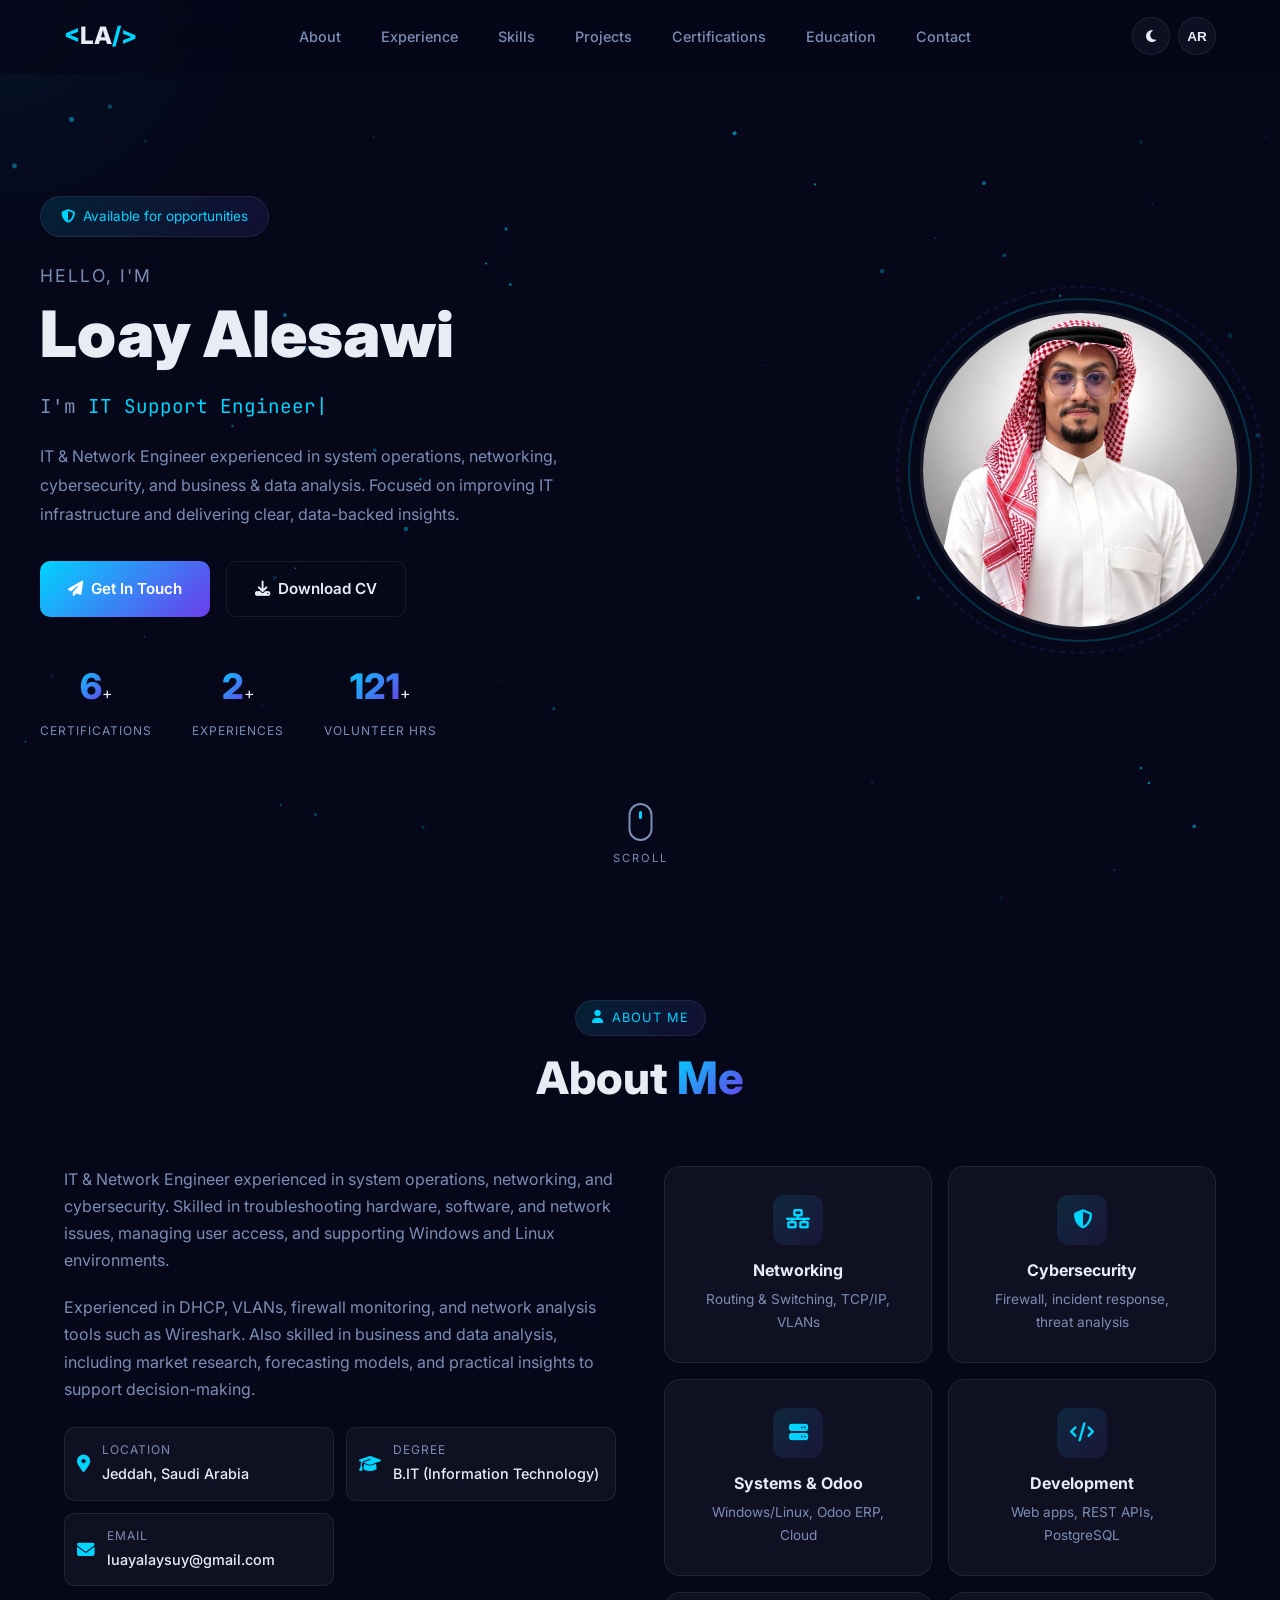
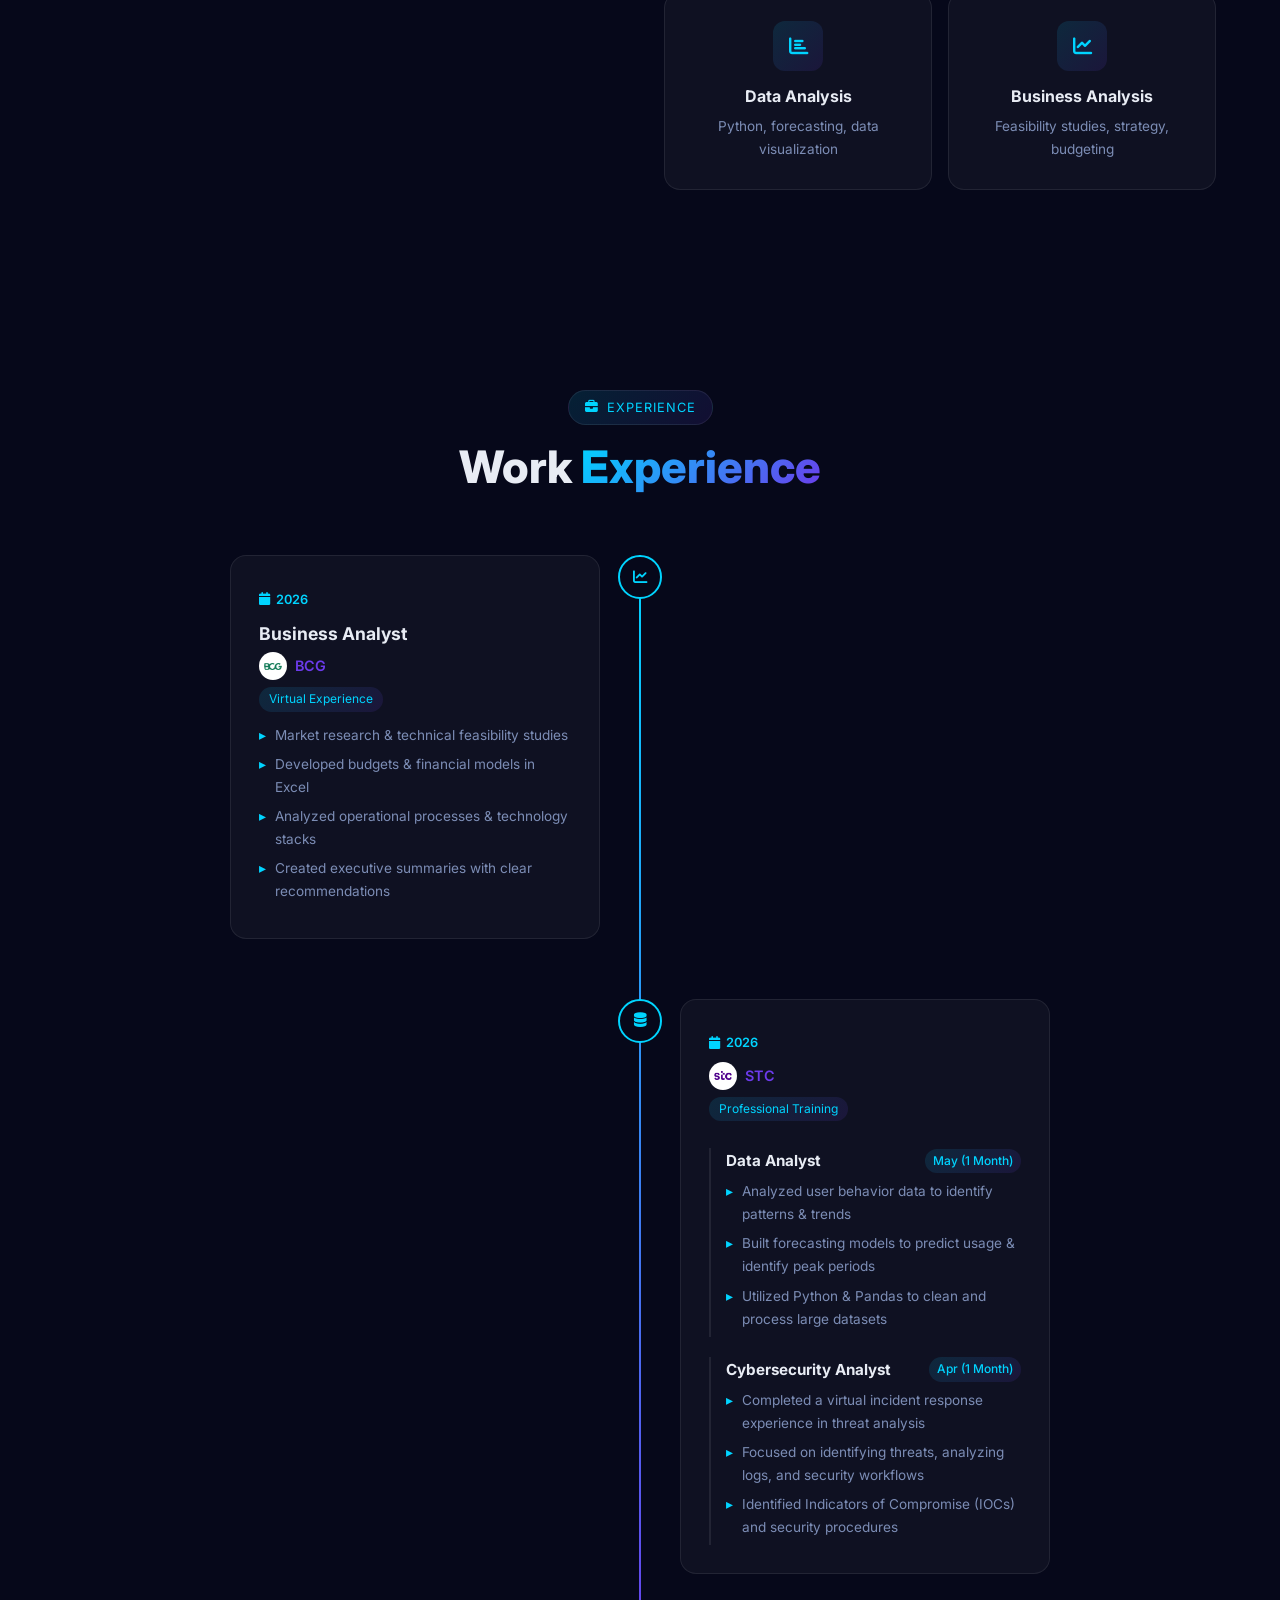
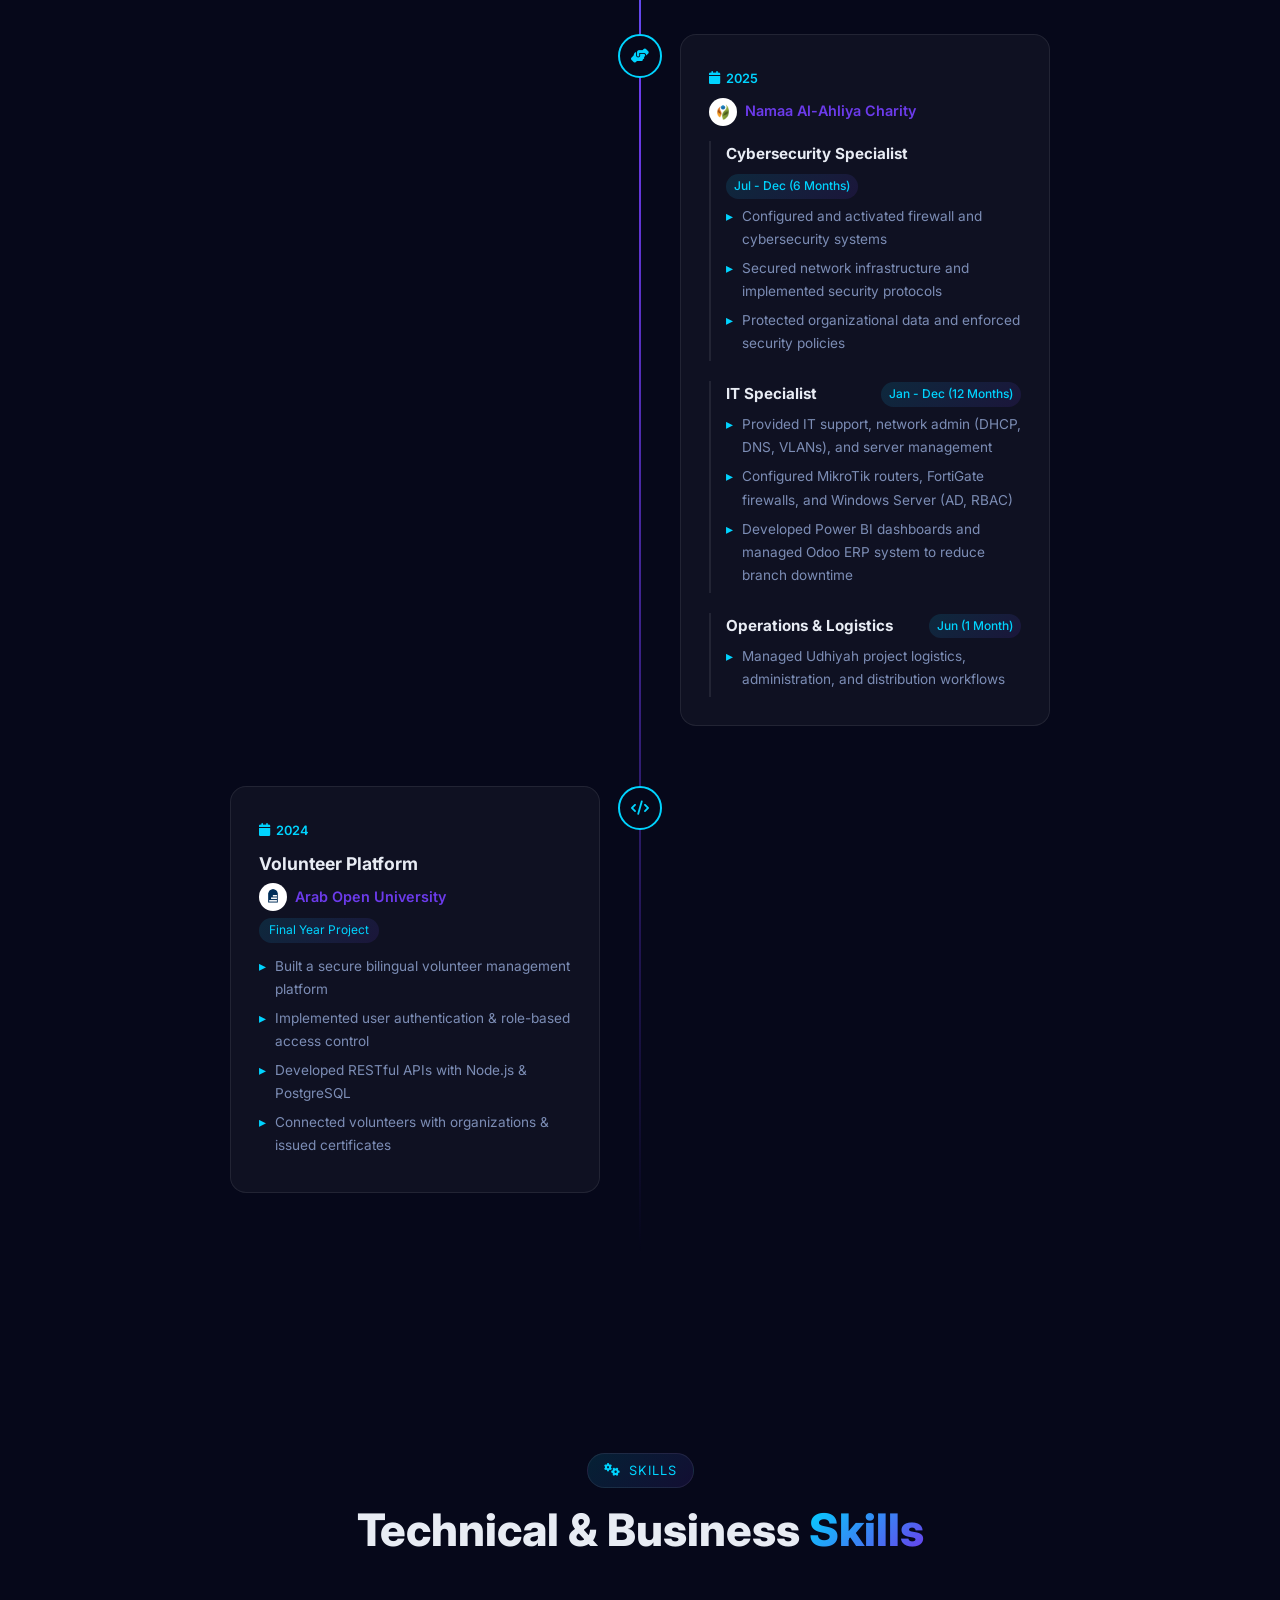
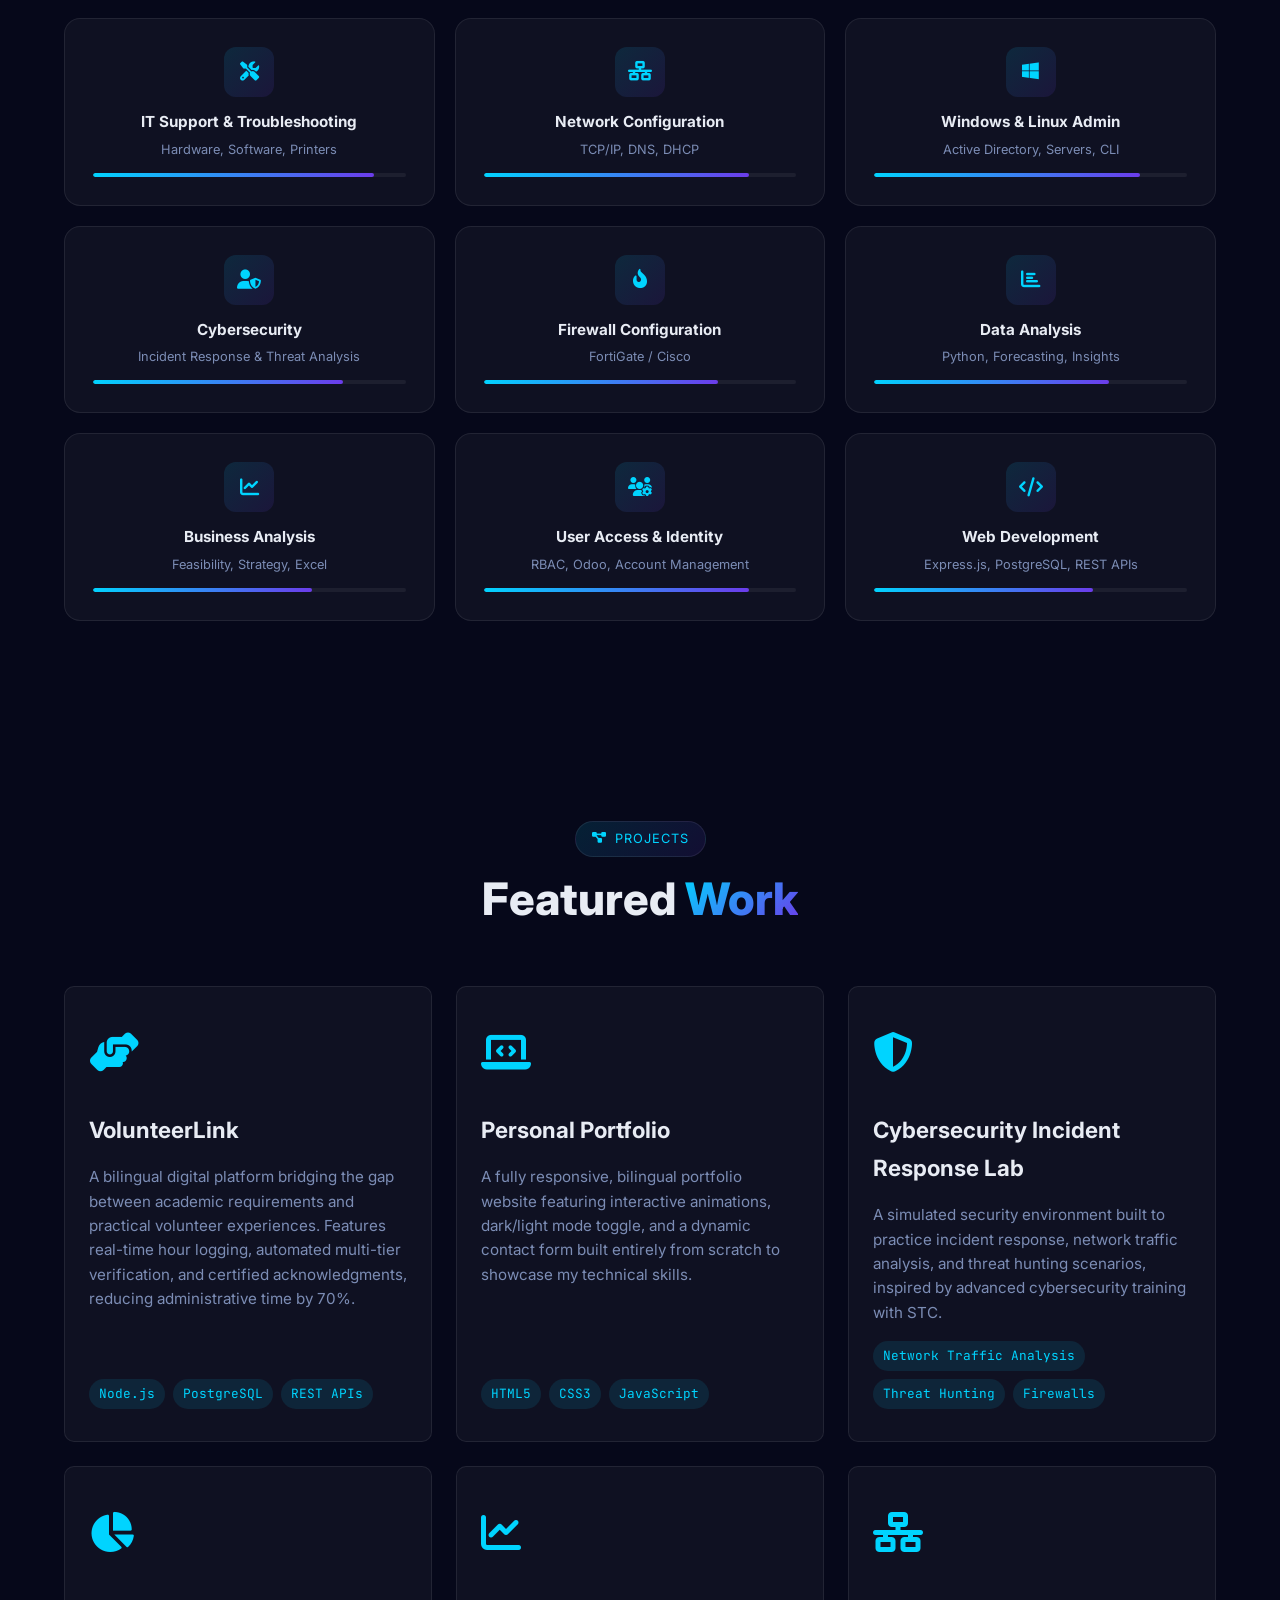
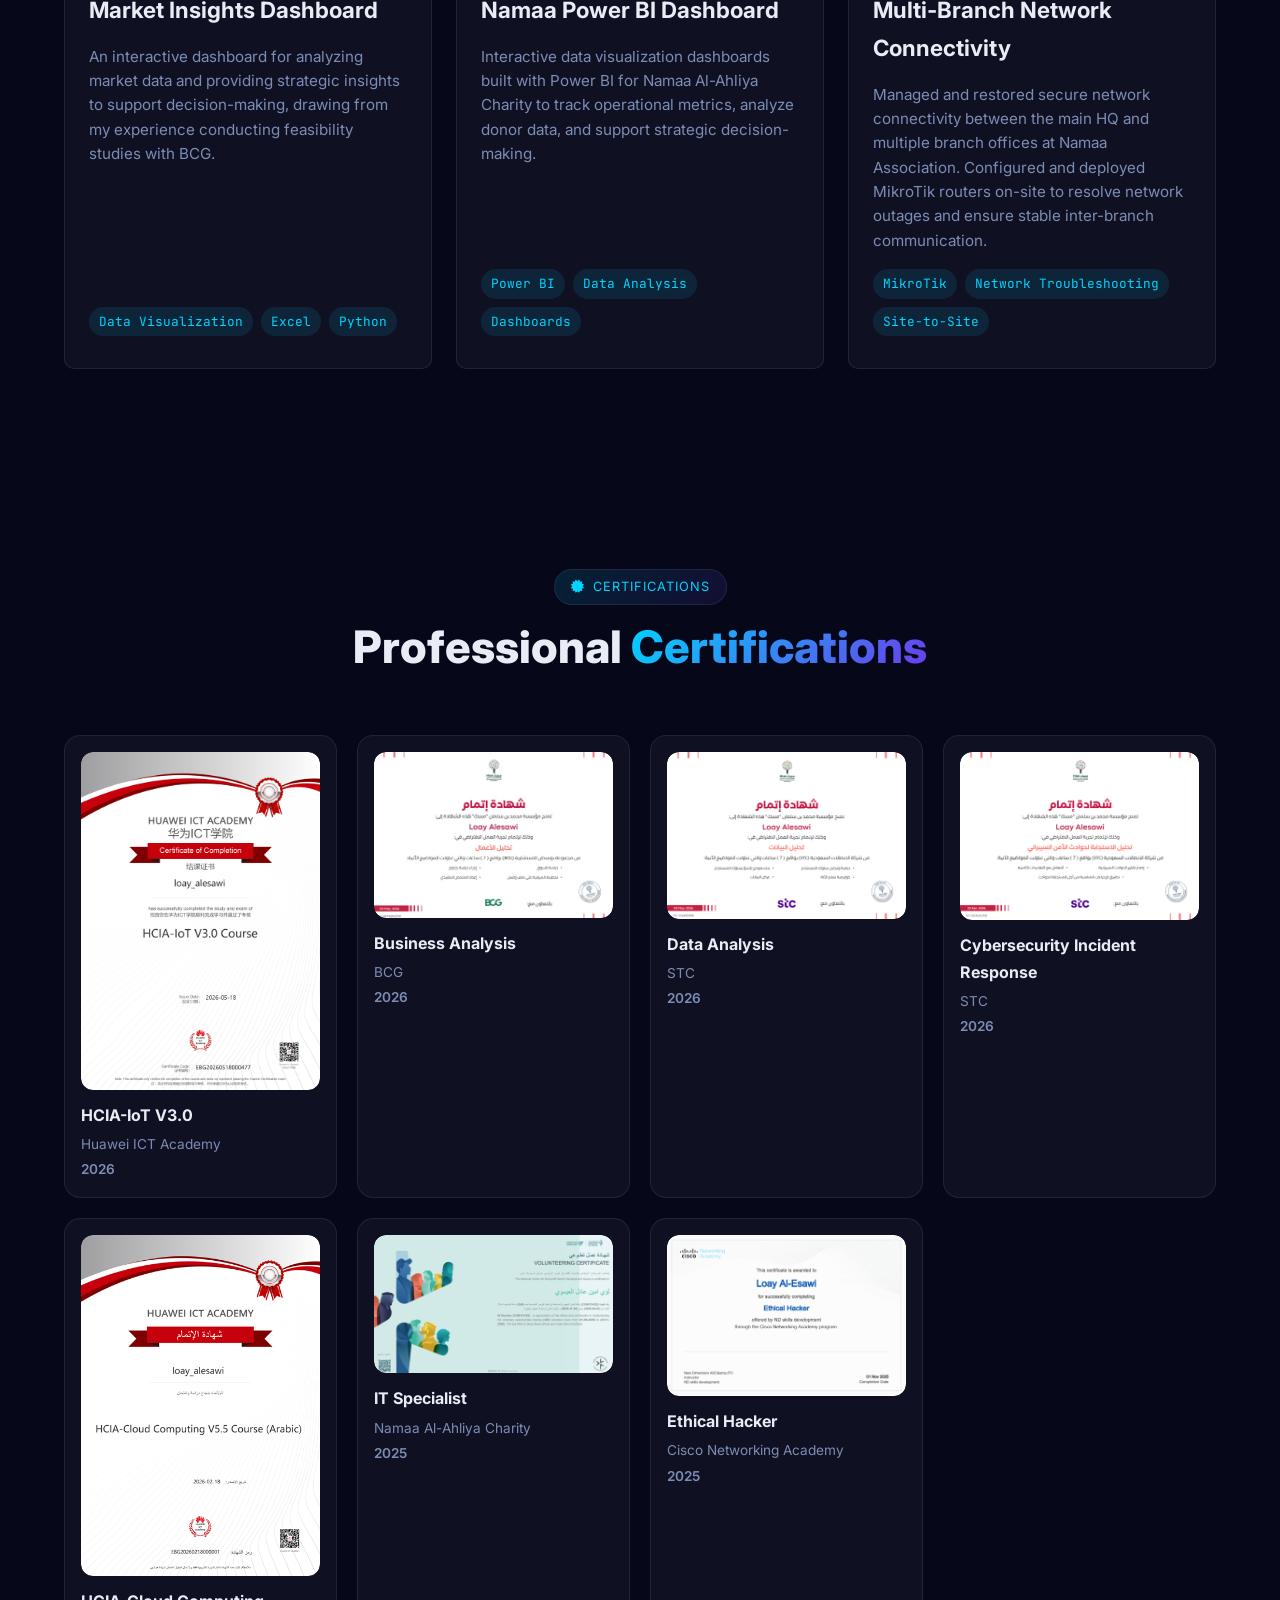
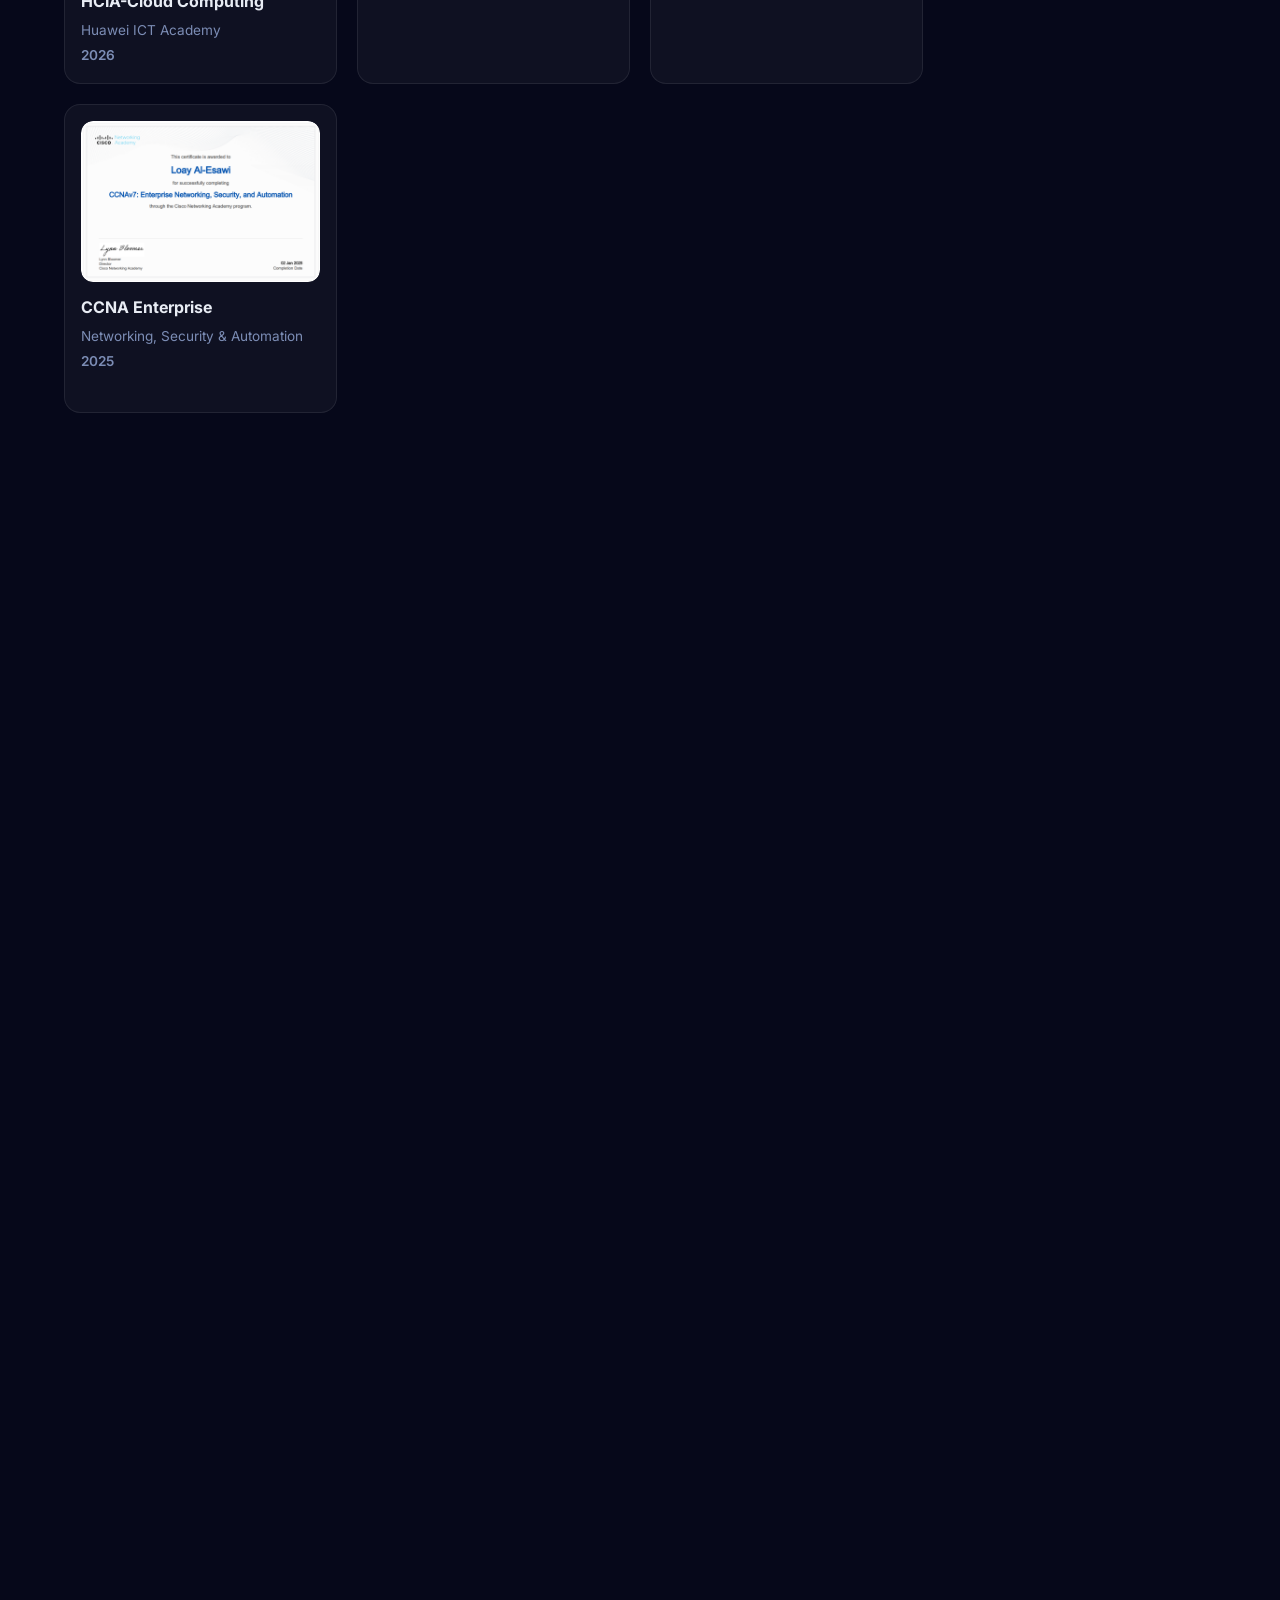
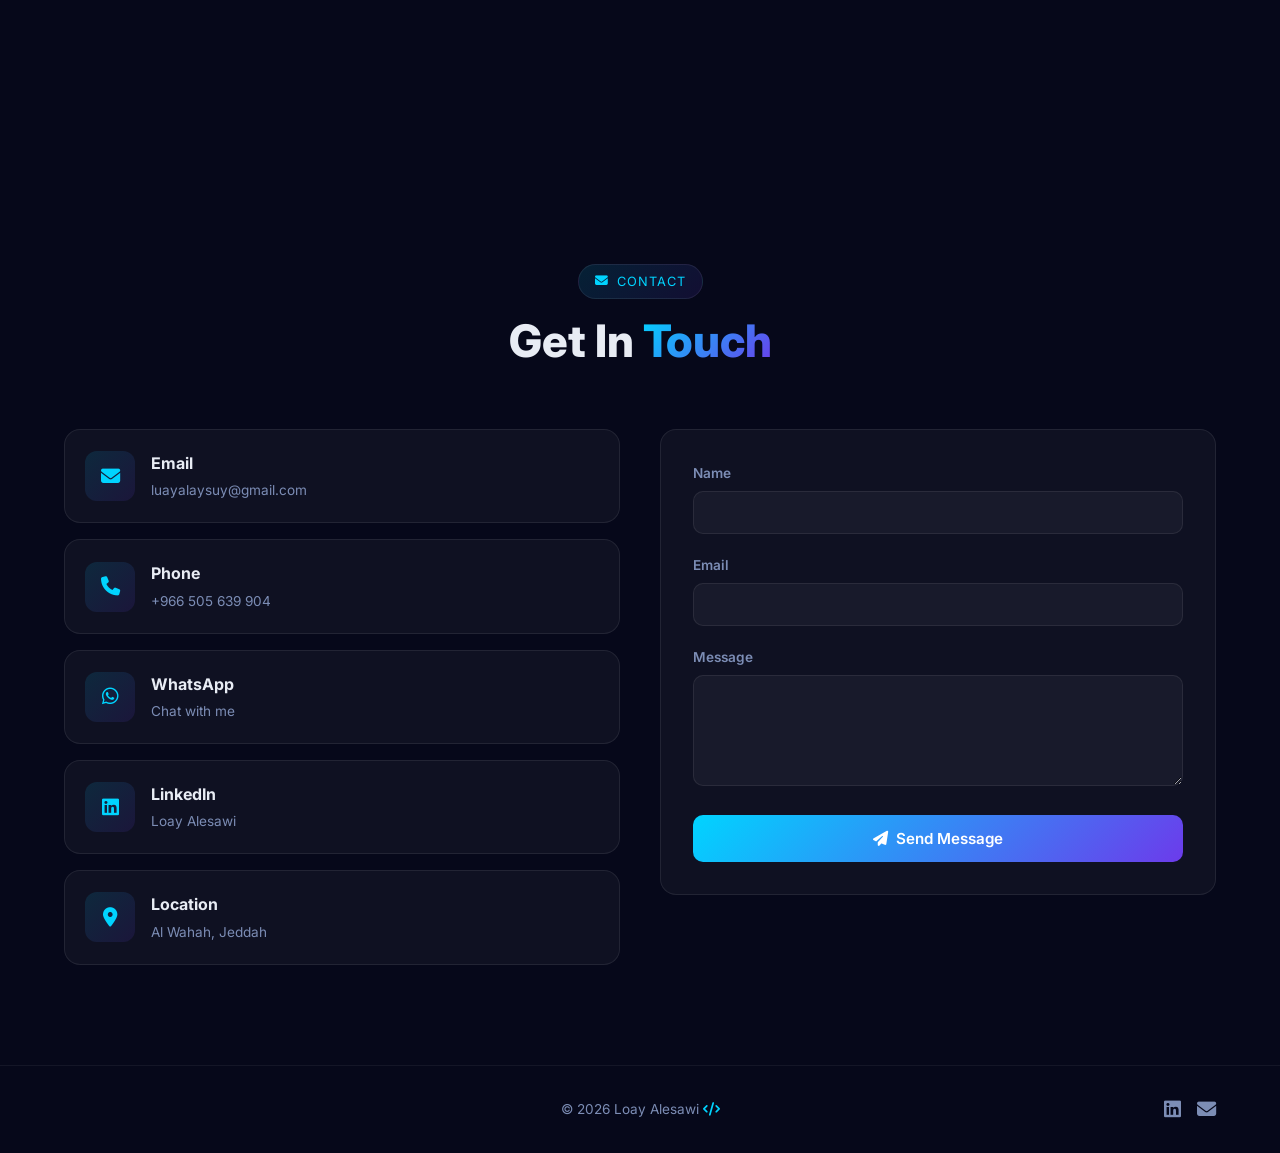
==== index.html @ 87392395 "Update LinkedIn display name text in contact card" ====
<!DOCTYPE html>
<html lang="en" data-theme="dark">
<head>
    <meta charset="UTF-8">
    <meta name="viewport" content="width=device-width, initial-scale=1.0">
    <title>Loay Alesawi | IT & Network Engineer</title>
    <meta name="description" content="Portfolio of Loay Alesawi, IT & Network Engineer | CCNA & HCIA-Security | Infrastructure & Systems Administration | Data Analyst">
    <meta property="og:title" content="Loay Alesawi | IT & Network Engineer">
    <meta property="og:description" content="Portfolio of Loay Alesawi, IT & Network Engineer | CCNA & HCIA-Security | Infrastructure & Systems Administration | Data Analyst">
    <meta property="og:image" content="https://loay-alesawi.github.io/loay-portfolio/assets/og-image.png">
    <meta property="og:url" content="https://loay-alesawi.github.io/loay-portfolio/">
    <meta property="og:type" content="website">
    <link rel="icon" href="favicon.svg" type="image/svg+xml">
    <link rel="apple-touch-icon" href="favicon.svg">
    <link rel="manifest" href="manifest.json">
    <meta name="theme-color" content="#0b0f19">
    <link rel="preconnect" href="https://fonts.googleapis.com">
    <link href="https://fonts.googleapis.com/css2?family=Inter:wght@300;400;500;600;700;800;900&family=JetBrains+Mono:wght@400;500&family=Tajawal:wght@400;500;700;800;900&display=swap" rel="stylesheet">
    <link rel="stylesheet" href="https://cdnjs.cloudflare.com/ajax/libs/font-awesome/6.5.1/css/all.min.css">
    <link rel="stylesheet" href="style.css">
</head>
<body>
<!-- Progress Bar -->
<div class="scroll-progress" id="scrollProgress"></div>
<!-- Loader -->
<div class="loader-wrapper" id="loader">
  <div class="loader"><span class="logo-b">&lt;</span>LA<span class="logo-b">/&gt;</span></div>
</div>
<div class="cursor-glow" id="cursorGlow"></div>
<canvas id="particleCanvas"></canvas>

<!-- Nav -->
<nav class="navbar" id="navbar">
  <div class="nav-container">
    <a href="#hero" class="nav-logo"><span class="logo-b">&lt;</span>LA<span class="logo-b">/&gt;</span></a>
    <ul class="nav-links" id="navLinks">
      <li><a href="#about" class="nav-link" data-en="About" data-ar="عني">About</a></li>
      <li><a href="#experience" class="nav-link" data-en="Experience" data-ar="الخبرات">Experience</a></li>
      <li><a href="#skills" class="nav-link" data-en="Skills" data-ar="المهارات">Skills</a></li>
      <li><a href="#projects" class="nav-link" data-en="Projects" data-ar="المشاريع">Projects</a></li>
      <li><a href="#certifications" class="nav-link" data-en="Certifications" data-ar="الشهادات">Certifications</a></li>
      <li><a href="#education" class="nav-link" data-en="Education" data-ar="التعليم">Education</a></li>
      <li><a href="#contact" class="nav-link" data-en="Contact" data-ar="تواصل">Contact</a></li>
    </ul>
    <div class="nav-actions">
      <button class="theme-toggle" id="themeToggle" aria-label="Toggle theme"><i class="fas fa-moon"></i></button>
      <button class="lang-toggle" id="langToggle">AR</button>
      <button class="nav-toggle" id="navToggle" aria-label="Menu"><span></span><span></span><span></span></button>
    </div>
  </div>
</nav>

<!-- Hero -->
<section class="hero" id="hero">
  <div class="hero-bg-grid"></div>
  <div class="hero-content">
    <div class="hero-layout">
      <div class="hero-text">
        <div class="hero-badge anim"><i class="fas fa-shield-halved"></i><span data-en="Available for opportunities" data-ar="متاح للفرص الوظيفية">Available for opportunities</span></div>
        <h1 class="anim">
          <span class="hero-greeting" data-en="Hello, I'm" data-ar="مرحباً، أنا">Hello, I'm</span>
          <span class="hero-name-big" data-en="Loay Alesawi" data-ar="لؤي العيسوي">Loay Alesawi</span>
        </h1>
        <div class="hero-type anim"><span class="tp-pre" data-en="I'm " data-ar="أنا ">I'm </span><span id="typewriter"></span><span class="tp-cur">|</span></div>
        <p class="hero-desc anim" data-en="IT & Network Engineer experienced in system operations, networking, cybersecurity, and business & data analysis. Focused on improving IT infrastructure and delivering clear, data-backed insights." data-ar="مهندس تقنية معلومات وشبكات ذو خبرة في عمليات الأنظمة والشبكات والأمن السيبراني وتحليل الأعمال والبيانات. أركّز على تحسين البنية التحتية وتقديم رؤى واضحة مبنية على البيانات.">IT & Network Engineer experienced in system operations, networking, cybersecurity, and business & data analysis. Focused on improving IT infrastructure and delivering clear, data-backed insights.</p>
        <div class="hero-cta anim">
          <a href="#contact" class="btn btn-primary"><i class="fas fa-paper-plane"></i> <span data-en="Get In Touch" data-ar="تواصل معي">Get In Touch</span></a>
          <a href="assets/Loay-Alaysuy-CV.pdf" class="btn btn-outline" download><i class="fas fa-download"></i> <span data-en="Download CV" data-ar="تحميل السيرة">Download CV</span></a>
        </div>
        <div class="hero-stats anim">
          <div class="stat"><span class="stat-n" data-count="17">0</span>+<br><small data-en="Certifications" data-ar="شهادات">Certifications</small></div>
          <div class="stat"><span class="stat-n" data-count="5">0</span>+<br><small data-en="Experiences" data-ar="خبرات">Experiences</small></div>
          <div class="stat"><span class="stat-n" data-count="345">0</span>+<br><small data-en="Volunteer Hrs" data-ar="ساعة تطوع">Volunteer Hrs</small></div>
        </div>
      </div>
      <div class="hero-photo anim">
        <div class="photo-wrapper">
          <img src="assets/profile.png" alt="Loay Alesawi" />
          <div class="photo-ring"></div>
          <div class="photo-ring r2"></div>
        </div>
      </div>
    </div>
  </div>
  <div class="scroll-ind"><div class="mouse"><div class="wheel"></div></div><span data-en="Scroll" data-ar="مرر">Scroll</span></div>
</section>

<!-- About -->
<section class="section" id="about">
  <div class="container">
    <div class="sec-head anim"><span class="sec-tag"><i class="fas fa-user"></i> <span data-en="About Me" data-ar="عني">About Me</span></span><h2 class="sec-title" data-en="About <span class='text-grad'>Me</span>" data-ar="عني <span class='text-grad'>أنا</span>">About <span class="text-grad">Me</span></h2></div>
    <div class="about-grid">
      <div class="about-text anim">
        <p data-en="IT & Network Engineer experienced in system operations, networking, and cybersecurity. Skilled in troubleshooting hardware, software, and network issues, managing user access, and supporting Windows and Linux environments." data-ar="مهندس تقنية معلومات وشبكات ذو خبرة في عمليات الأنظمة والشبكات والأمن السيبراني. ماهر في حل مشاكل الأجهزة والبرمجيات والشبكات وإدارة صلاحيات المستخدمين ودعم بيئات ويندوز ولينكس.">IT & Network Engineer experienced in system operations, networking, and cybersecurity. Skilled in troubleshooting hardware, software, and network issues, managing user access, and supporting Windows and Linux environments.</p>
        <p data-en="Experienced in DHCP, VLANs, firewall monitoring, and network analysis tools such as Wireshark. Also skilled in business and data analysis, including market research, forecasting models, and practical insights to support decision-making." data-ar="ذو خبرة في DHCP وVLAN ومراقبة الجدار الناري وأدوات تحليل الشبكات مثل Wireshark. كذلك ماهر في تحليل الأعمال والبيانات، بما في ذلك أبحاث السوق والنماذج التنبؤية والرؤى العملية لدعم اتخاذ القرار.">Experienced in DHCP, VLANs, firewall monitoring, and network analysis tools such as Wireshark. Also skilled in business and data analysis, including market research, forecasting models, and practical insights to support decision-making.</p>
        <div class="info-grid">
          <div class="info-i"><i class="fas fa-map-marker-alt"></i><div><small data-en="Location" data-ar="الموقع">Location</small><span data-en="Jeddah, Saudi Arabia" data-ar="جدة، السعودية">Jeddah, Saudi Arabia</span></div></div>
          <div class="info-i"><i class="fas fa-graduation-cap"></i><div><small data-en="Degree" data-ar="الدرجة">Degree</small><span data-en="B.IT (Information Technology)" data-ar="بكالوريوس تقنية المعلومات">B.IT (Information Technology)</span></div></div>
          <div class="info-i"><i class="fas fa-envelope"></i><div><small data-en="Email" data-ar="البريد">Email</small><span>luayalaysuy@gmail.com</span></div></div>

        </div>
      </div>
      <div class="about-cards anim">
        <div class="gcard hl"><div class="gi"><i class="fas fa-network-wired"></i></div><h3 data-en="Networking" data-ar="الشبكات">Networking</h3><p data-en="Routing & Switching, TCP/IP, VLANs" data-ar="توجيه وتبديل، TCP/IP، VLANs">Routing & Switching, TCP/IP, VLANs</p></div>
        <div class="gcard hl"><div class="gi"><i class="fas fa-shield-halved"></i></div><h3 data-en="Cybersecurity" data-ar="الأمن السيبراني">Cybersecurity</h3><p data-en="Firewall, incident response, threat analysis" data-ar="جدار ناري، استجابة للحوادث، تحليل تهديدات">Firewall, incident response, threat analysis</p></div>
        <div class="gcard hl"><div class="gi"><i class="fas fa-server"></i></div><h3 data-en="Systems & Odoo" data-ar="الأنظمة و Odoo">Systems & Odoo</h3><p data-en="Windows/Linux, Odoo ERP, Cloud" data-ar="ويندوز/لينكس، Odoo ERP، سحابي">Windows/Linux, Odoo ERP, Cloud</p></div>
        <div class="gcard hl"><div class="gi"><i class="fas fa-code"></i></div><h3 data-en="Development" data-ar="التطوير">Development</h3><p data-en="Web apps, REST APIs, PostgreSQL" data-ar="تطبيقات ويب، REST APIs، PostgreSQL">Web apps, REST APIs, PostgreSQL</p></div>
        <div class="gcard hl"><div class="gi"><i class="fas fa-chart-bar"></i></div><h3 data-en="Data Analysis" data-ar="تحليل البيانات">Data Analysis</h3><p data-en="Python, forecasting, data visualization" data-ar="Python، التنبؤ، عرض البيانات">Python, forecasting, data visualization</p></div>
        <div class="gcard hl"><div class="gi"><i class="fas fa-chart-line"></i></div><h3 data-en="Business Analysis" data-ar="تحليل الأعمال">Business Analysis</h3><p data-en="Feasibility studies, strategy, budgeting" data-ar="دراسات جدوى، استراتيجية، ميزانيات">Feasibility studies, strategy, budgeting</p></div>
      </div>
    </div>
  </div>
</section>

<!-- Experience -->
<section class="section" id="experience">
  <div class="container">
    <div class="sec-head anim"><span class="sec-tag"><i class="fas fa-briefcase"></i> <span data-en="Experience" data-ar="الخبرات">Experience</span></span><h2 class="sec-title" data-en="Work <span class='text-grad'>Experience</span>" data-ar="الخبرات <span class='text-grad'>العملية</span>">Work <span class="text-grad">Experience</span></h2></div>
    <div class="timeline">
      <div class="tl-item anim" data-side="left">
        <div class="tl-dot"><i class="fas fa-chart-line"></i></div>
        <div class="gcard hl tl-card">
          <div class="tl-date"><i class="fas fa-calendar"></i> 2026</div>
          <h3 data-en="Business Analyst" data-ar="محلل أعمال">Business Analyst</h3>
          <span class="tl-co" data-en="BCG" data-ar="BCG"><img src="assets/logo-bcg.png" alt="BCG" class="tl-logo">BCG</span>
          <span class="tl-type" data-en="Virtual Experience" data-ar="تجربة افتراضية">Virtual Experience</span>
          <ul class="tl-det">
            <li data-en="Market research & technical feasibility studies" data-ar="أبحاث السوق ودراسات الجدوى التقنية">Market research & technical feasibility studies</li>
            <li data-en="Developed budgets & financial models in Excel" data-ar="إعداد الميزانيات والنماذج المالية في Excel">Developed budgets & financial models in Excel</li>
            <li data-en="Analyzed operational processes & technology stacks" data-ar="تحليل العمليات التشغيلية والبنية التقنية">Analyzed operational processes & technology stacks</li>
            <li data-en="Created executive summaries with clear recommendations" data-ar="إعداد ملخصات تنفيذية مع توصيات عملية">Created executive summaries with clear recommendations</li>
          </ul>
        </div>
      </div>
      <div class="tl-item anim" data-side="right">
        <div class="tl-dot"><i class="fas fa-database"></i></div>
        <div class="gcard hl tl-card">
          <div class="tl-date"><i class="fas fa-calendar"></i> 2026</div>
          <span class="tl-co" data-en="STC" data-ar="stc"><img src="assets/logo-stc.png" alt="STC" class="tl-logo">STC</span>
          <span class="tl-type" data-en="Professional Training" data-ar="تدريب مهني">Professional Training</span>
          
          <div class="tl-role-group">
            <div class="tl-role-item">
              <h4 class="tl-role-title">
                <span data-en="Data Analyst" data-ar="محلل بيانات">Data Analyst</span>
                <span class="role-time" data-en="May (1 Month)" data-ar="مايو (شهر واحد)">May (1 Month)</span>
              </h4>
              <ul class="tl-det">
                <li data-en="Analyzed user behavior data to identify patterns & trends" data-ar="تحليل بيانات سلوك المستخدم لاكتشاف الأنماط والاتجاهات">Analyzed user behavior data to identify patterns & trends</li>
                <li data-en="Built forecasting models to predict usage & identify peak periods" data-ar="بناء نماذج تنبؤية للاستخدام وتحديد فترات الذروة">Built forecasting models to predict usage & identify peak periods</li>
                <li data-en="Utilized Python & Pandas to clean and process large datasets" data-ar="استخدام Python وPandas لتنظيف ومعالجة مجموعات البيانات الكبيرة">Utilized Python & Pandas to clean and process large datasets</li>
              </ul>
            </div>

            <div class="tl-role-item">
              <h4 class="tl-role-title">
                <span data-en="Cybersecurity Analyst" data-ar="محلل أمن سيبراني">Cybersecurity Analyst</span>
                <span class="role-time" data-en="Apr (1 Month)" data-ar="أبريل (شهر واحد)">Apr (1 Month)</span>
              </h4>
              <ul class="tl-det">
                <li data-en="Completed a virtual incident response experience in threat analysis" data-ar="إتمام تجربة افتراضية للاستجابة للحوادث وتحليل التهديدات">Completed a virtual incident response experience in threat analysis</li>
                <li data-en="Focused on identifying threats, analyzing logs, and security workflows" data-ar="التركيز على تحديد التهديدات، تحليل السجلات، وسير العمل الأمني">Focused on identifying threats, analyzing logs, and security workflows</li>
                <li data-en="Identified Indicators of Compromise (IOCs) and security procedures" data-ar="تحديد مؤشرات الاختراق (IOCs) والإجراءات الأمنية">Identified Indicators of Compromise (IOCs) and security procedures</li>
              </ul>
            </div>
          </div>
        </div>
      </div>
      <div class="tl-item anim" data-side="right">
        <div class="tl-dot"><i class="fas fa-handshake-angle"></i></div>
        <div class="gcard hl tl-card">
          <div class="tl-date"><i class="fas fa-calendar"></i> 2025</div>
          <span class="tl-co" data-en="Namaa Al-Ahliya Charity" data-ar="جمعية نماء الأهلية"><img src="assets/logo-namaa.png" alt="Namaa" class="tl-logo">Namaa Al-Ahliya Charity</span>
          
          <div class="tl-role-group">
            <div class="tl-role-item">
              <h4 class="tl-role-title">
                <span data-en="Cybersecurity Specialist" data-ar="أخصائي أمن سيبراني">Cybersecurity Specialist</span>
                <span class="role-time" data-en="Jul - Dec (6 Months)" data-ar="يوليو - ديسمبر (٦ أشهر)">Jul - Dec (6 Months)</span>
              </h4>
              <ul class="tl-det">
                <li data-en="Configured and activated firewall and cybersecurity systems" data-ar="إعداد وتفعيل أنظمة الجدار الناري والأمن السيبراني">Configured and activated firewall and cybersecurity systems</li>
                <li data-en="Secured network infrastructure and implemented security protocols" data-ar="تأمين البنية التحتية للشبكة وتطبيق بروتوكولات الأمان">Secured network infrastructure and implemented security protocols</li>
                <li data-en="Protected organizational data and enforced security policies" data-ar="حماية بيانات المنظمة وتطبيق سياسات الأمان">Protected organizational data and enforced security policies</li>
              </ul>
            </div>
            
            <div class="tl-role-item">
              <h4 class="tl-role-title">
                <span data-en="IT Specialist" data-ar="أخصائي تقنية معلومات">IT Specialist</span>
                <span class="role-time" data-en="Jan - Dec (12 Months)" data-ar="يناير - ديسمبر (١٢ شهر)">Jan - Dec (12 Months)</span>
              </h4>
              <ul class="tl-det">
                <li data-en="Provided IT support, network admin (DHCP, DNS, VLANs), and server management" data-ar="تقديم الدعم الفني، وإدارة الشبكة (DHCP, DNS, VLANs)، وإدارة السيرفرات">Provided IT support, network admin (DHCP, DNS, VLANs), and server management</li>
                <li data-en="Configured MikroTik routers, FortiGate firewalls, and Windows Server (AD, RBAC)" data-ar="إعداد وبرمجة راوترات ميكروتيك، جدار حماية FortiGate، وسيرفر ويندوز (AD, RBAC)">Configured MikroTik routers, FortiGate firewalls, and Windows Server (AD, RBAC)</li>
                <li data-en="Developed Power BI dashboards and managed Odoo ERP system to reduce branch downtime" data-ar="تطوير لوحات Power BI وإدارة نظام Odoo ERP للحد من وقت التوقف بالفروع">Developed Power BI dashboards and managed Odoo ERP system to reduce branch downtime</li>
              </ul>
            </div>

            <div class="tl-role-item">
              <h4 class="tl-role-title">
                <span data-en="Operations & Logistics" data-ar="العمليات واللوجستيات">Operations & Logistics</span>
                <span class="role-time" data-en="Jun (1 Month)" data-ar="يونيو (شهر واحد)">Jun (1 Month)</span>
              </h4>
              <ul class="tl-det">
                <li data-en="Managed Udhiyah project logistics, administration, and distribution workflows" data-ar="إدارة لوجستيات وعمليات وسير عمل مشروع الأضاحي">Managed Udhiyah project logistics, administration, and distribution workflows</li>
              </ul>
            </div>
          </div>
        </div>
      </div>
      <div class="tl-item anim" data-side="left">
        <div class="tl-dot"><i class="fas fa-code"></i></div>
        <div class="gcard hl tl-card">
          <div class="tl-date"><i class="fas fa-calendar"></i> 2024</div>
          <h3 data-en="Volunteer Platform" data-ar="منصة العمل التطوعي">Volunteer Platform</h3>
          <span class="tl-co" data-en="Arab Open University" data-ar="الجامعة العربية المفتوحة"><img src="assets/logo-aou.png" alt="AOU" class="tl-logo">Arab Open University</span>
          <span class="tl-type" data-en="Final Year Project" data-ar="مشروع التخرج">Final Year Project</span>
          <ul class="tl-det">
            <li data-en="Built a secure bilingual volunteer management platform" data-ar="بناء منصة آمنة ثنائية اللغة لإدارة المتطوعين">Built a secure bilingual volunteer management platform</li>
            <li data-en="Implemented user authentication & role-based access control" data-ar="تنفيذ نظام مصادقة المستخدمين والتحكم بالصلاحيات">Implemented user authentication & role-based access control</li>
            <li data-en="Developed RESTful APIs with Node.js & PostgreSQL" data-ar="تطوير واجهات برمجية باستخدام Node.js وPostgreSQL">Developed RESTful APIs with Node.js & PostgreSQL</li>
            <li data-en="Connected volunteers with organizations & issued certificates" data-ar="ربط المتطوعين بالمنظمات وإصدار الشهادات">Connected volunteers with organizations & issued certificates</li>
          </ul>
        </div>
      </div>
    </div>
  </div>
</section>

<!-- Skills -->
<section class="section" id="skills">
  <div class="container">
    <div class="sec-head anim"><span class="sec-tag"><i class="fas fa-cogs"></i> <span data-en="Skills" data-ar="المهارات">Skills</span></span><h2 class="sec-title" data-en="Technical & Business <span class='text-grad'>Skills</span>" data-ar="المهارات التقنية <span class='text-grad'>والعملية</span>">Technical & Business <span class="text-grad">Skills</span></h2></div>
    <div class="skills-grid">
      <div class="gcard hl sk anim"><div class="gi"><i class="fas fa-tools"></i></div><h3 data-en="IT Support & Troubleshooting" data-ar="الدعم الفني واستكشاف الأخطاء">IT Support & Troubleshooting</h3><p class="ss" data-en="Hardware, Software, Printers" data-ar="أجهزة، برمجيات، طابعات">Hardware, Software, Printers</p><div class="sbar"><div class="sfill" data-width="90"></div></div></div>
      <div class="gcard hl sk anim"><div class="gi"><i class="fas fa-network-wired"></i></div><h3 data-en="Network Configuration" data-ar="إعداد الشبكات">Network Configuration</h3><p class="ss">TCP/IP, DNS, DHCP</p><div class="sbar"><div class="sfill" data-width="85"></div></div></div>
      <div class="gcard hl sk anim"><div class="gi"><i class="fab fa-windows"></i></div><h3 data-en="Windows & Linux Admin" data-ar="إدارة ويندوز ولينكس">Windows & Linux Admin</h3><p class="ss" data-en="Active Directory, Servers, CLI" data-ar="Active Directory، سيرفرات، سطر أوامر">Active Directory, Servers, CLI</p><div class="sbar"><div class="sfill" data-width="85"></div></div></div>
      <div class="gcard hl sk anim"><div class="gi"><i class="fas fa-user-shield"></i></div><h3 data-en="Cybersecurity" data-ar="الأمن السيبراني">Cybersecurity</h3><p class="ss" data-en="Incident Response & Threat Analysis" data-ar="استجابة للحوادث وتحليل التهديدات">Incident Response & Threat Analysis</p><div class="sbar"><div class="sfill" data-width="80"></div></div></div>
      <div class="gcard hl sk anim"><div class="gi"><i class="fas fa-fire-flame-curved"></i></div><h3 data-en="Firewall Configuration" data-ar="إعداد الجدار الناري">Firewall Configuration</h3><p class="ss">FortiGate / Cisco</p><div class="sbar"><div class="sfill" data-width="75"></div></div></div>
      <div class="gcard hl sk anim"><div class="gi"><i class="fas fa-chart-bar"></i></div><h3 data-en="Data Analysis" data-ar="تحليل البيانات">Data Analysis</h3><p class="ss" data-en="Python, Forecasting, Insights" data-ar="Python، التنبؤ، الرؤى">Python, Forecasting, Insights</p><div class="sbar"><div class="sfill" data-width="75"></div></div></div>
      <div class="gcard hl sk anim"><div class="gi"><i class="fas fa-chart-line"></i></div><h3 data-en="Business Analysis" data-ar="تحليل الأعمال">Business Analysis</h3><p class="ss" data-en="Feasibility, Strategy, Excel" data-ar="جدوى، استراتيجية، Excel">Feasibility, Strategy, Excel</p><div class="sbar"><div class="sfill" data-width="70"></div></div></div>
      <div class="gcard hl sk anim"><div class="gi"><i class="fas fa-users-gear"></i></div><h3 data-en="User Access & Identity" data-ar="إدارة الهوية والوصول">User Access & Identity</h3><p class="ss" data-en="RBAC, Odoo, Account Management" data-ar="RBAC، Odoo، إدارة حسابات">RBAC, Odoo, Account Management</p><div class="sbar"><div class="sfill" data-width="85"></div></div></div>
      <div class="gcard hl sk anim"><div class="gi"><i class="fas fa-code"></i></div><h3 data-en="Web Development" data-ar="تطوير الويب">Web Development</h3><p class="ss">Express.js, PostgreSQL, REST APIs</p><div class="sbar"><div class="sfill" data-width="70"></div></div></div>
    </div>
  </div>
</section>
</section>

<!-- Projects -->
<section class="section" id="projects">
  <div class="container">
    <div class="sec-head anim"><span class="sec-tag"><i class="fas fa-project-diagram"></i> <span data-en="Projects" data-ar="المشاريع">Projects</span></span><h2 class="sec-title" data-en="Featured <span class='text-grad'>Work</span>" data-ar="أبرز <span class='text-grad'>الأعمال</span>">Featured <span class="text-grad">Work</span></h2></div>
    <div class="projects-grid">
      <!-- VolunteerLink -->
      <div class="gcard hl proj-card anim">
        <div class="proj-icon"><i class="fas fa-hands-helping"></i></div>
        <h3>VolunteerLink</h3>
        <p data-en="A bilingual digital platform bridging the gap between academic requirements and practical volunteer experiences. Features real-time hour logging, automated multi-tier verification, and certified acknowledgments, reducing administrative time by 70%." data-ar="منصة رقمية ثنائية اللغة لربط الخريجين بفرص التطوع، تتميز بتتبع الساعات الفعلي، نظام تحقق متعدد المستويات، وإصدار شهادات رقمية. ساهمت في تقليل وقت المعالجة الإدارية بنسبة 70%.">A bilingual digital platform bridging the gap between academic requirements and practical volunteer experiences. Features real-time hour logging, automated multi-tier verification, and certified acknowledgments, reducing administrative time by 70%.</p>
        <div class="proj-tags"><span class="ptag">Node.js</span><span class="ptag">PostgreSQL</span><span class="ptag">REST APIs</span></div>
      </div>
      <!-- Portfolio -->
      <div class="gcard hl proj-card anim">
        <div class="proj-icon"><i class="fas fa-laptop-code"></i></div>
        <h3 data-en="Personal Portfolio" data-ar="الموقع الشخصي">Personal Portfolio</h3>
        <p data-en="A fully responsive, bilingual portfolio website featuring interactive animations, dark/light mode toggle, and a dynamic contact form built entirely from scratch to showcase my technical skills." data-ar="موقع شخصي تفاعلي، ثنائي اللغة، يدعم الوضعين الليلي والنهاري، مع تأثيرات بصرية جذابة ونموذج تواصل مباشر، تم بناؤه من الصفر لعرض مهاراتي.">A fully responsive, bilingual portfolio website featuring interactive animations, dark/light mode toggle, and a dynamic contact form built entirely from scratch to showcase my technical skills.</p>
        <div class="proj-tags"><span class="ptag">HTML5</span><span class="ptag">CSS3</span><span class="ptag">JavaScript</span></div>
      </div>
      <!-- Cyber Lab -->
      <div class="gcard hl proj-card anim">
        <div class="proj-icon"><i class="fas fa-shield-alt"></i></div>
        <h3 data-en="Cybersecurity Incident Response Lab" data-ar="بيئة محاكاة الأمن السيبراني">Cybersecurity Incident Response Lab</h3>
        <p data-en="A simulated security environment built to practice incident response, network traffic analysis, and threat hunting scenarios, inspired by advanced cybersecurity training with STC." data-ar="بيئة محاكاة أمنية مبنية لتطبيق سيناريوهات الاستجابة للحوادث وتحليل التهديدات، مستوحاة من تدريب الأمن السيبراني المتقدم مع شركة STC.">A simulated security environment built to practice incident response, network traffic analysis, and threat hunting scenarios, inspired by advanced cybersecurity training with STC.</p>
        <div class="proj-tags"><span class="ptag">Network Traffic Analysis</span><span class="ptag">Threat Hunting</span><span class="ptag">Firewalls</span></div>
      </div>
      <!-- Data Dashboard -->
      <div class="gcard hl proj-card anim">
        <div class="proj-icon"><i class="fas fa-chart-pie"></i></div>
        <h3 data-en="Market Insights Dashboard" data-ar="لوحة تحكم تحليل بيانات السوق">Market Insights Dashboard</h3>
        <p data-en="An interactive dashboard for analyzing market data and providing strategic insights to support decision-making, drawing from my experience conducting feasibility studies with BCG." data-ar="لوحة تحكم تفاعلية لتحليل بيانات السوق وتقديم رؤى استراتيجية لدعم اتخاذ القرارات، مستوحاة من العمل على دراسات الجدوى مع BCG.">An interactive dashboard for analyzing market data and providing strategic insights to support decision-making, drawing from my experience conducting feasibility studies with BCG.</p>
        <div class="proj-tags"><span class="ptag">Data Visualization</span><span class="ptag">Excel</span><span class="ptag">Python</span></div>
      </div>
      <!-- Namaa Power BI -->
      <div class="gcard hl proj-card anim">
        <div class="proj-icon"><i class="fas fa-chart-line"></i></div>
        <h3 data-en="Namaa Power BI Dashboard" data-ar="لوحة تحكم نماء الأهلية (Power BI)">Namaa Power BI Dashboard</h3>
        <p data-en="Interactive data visualization dashboards built with Power BI for Namaa Al-Ahliya Charity to track operational metrics, analyze donor data, and support strategic decision-making." data-ar="لوحات تحكم تفاعلية صُممت باستخدام Power BI لجمعية نماء الأهلية لتتبع المؤشرات التشغيلية، تحليل بيانات المانحين، ودعم اتخاذ القرارات الاستراتيجية.">Interactive data visualization dashboards built with Power BI for Namaa Al-Ahliya Charity to track operational metrics, analyze donor data, and support strategic decision-making.</p>
        <div class="proj-tags"><span class="ptag">Power BI</span><span class="ptag">Data Analysis</span><span class="ptag">Dashboards</span></div>
      </div>
      <!-- MikroTik Network -->
      <div class="gcard hl proj-card anim">
        <div class="proj-icon"><i class="fas fa-network-wired"></i></div>
        <h3 data-en="Multi-Branch Network Connectivity" data-ar="ربط وإدارة شبكات الفروع المتعددة">Multi-Branch Network Connectivity</h3>
        <p data-en="Managed and restored secure network connectivity between the main HQ and multiple branch offices at Namaa Association. Configured and deployed MikroTik routers on-site to resolve network outages and ensure stable inter-branch communication." data-ar="إدارة واستعادة الاتصال الشبكي بين الإدارة العامة والفروع المتعددة لجمعية نماء الأهلية. قمت ببرمجة وتركيب أجهزة (MikroTik) ميدانياً لحل انقطاعات الشبكة وضمان استمرار العمل بين الفروع.">Managed and restored secure network connectivity between the main HQ and multiple branch offices at Namaa Association. Configured and deployed MikroTik routers on-site to resolve network outages and ensure stable inter-branch communication.</p>
        <div class="proj-tags"><span class="ptag">MikroTik</span><span class="ptag">Network Troubleshooting</span><span class="ptag">Site-to-Site</span></div>
      </div>
    </div>
  </div>
</section>

<!-- Certifications -->
<section class="section" id="certifications">
  <div class="container">
    <div class="sec-head anim"><span class="sec-tag"><i class="fas fa-certificate"></i> <span data-en="Certifications" data-ar="الشهادات">Certifications</span></span><h2 class="sec-title" data-en="Professional <span class='text-grad'>Certifications</span>" data-ar="الشهادات <span class='text-grad'>الاحترافية</span>">Professional <span class="text-grad">Certifications</span></h2></div>
    <div class="certs-grid">
      <!-- May 2026 -->
      <!-- HCIA-Security V4.0 (Excluding for now)
      <div class="gcard hl cert-card anim" data-cert="assets/certs/hcia-security.png"><div class="cert-img"><img src="assets/certs/hcia-security.png" alt="HCIA-Security V4.0"/><div class="cert-overlay"><i class="fas fa-expand"></i></div></div><h3 data-en="HCIA-Security V4.0" data-ar="HCIA-أمن المعلومات">HCIA-Security V4.0</h3><p data-en="Huawei ICT Academy" data-ar="أكاديمية هواوي">Huawei ICT Academy</p><p class="cert-year">2026</p></div>
      -->
      <!-- May 2026 -->
      <div class="gcard hl cert-card anim" data-cert="assets/certs/hcia-iot.png"><div class="cert-img"><img src="assets/certs/hcia-iot.png" alt="HCIA-IoT V3.0"/><div class="cert-overlay"><i class="fas fa-expand"></i></div></div><h3 data-en="HCIA-IoT V3.0" data-ar="HCIA-إنترنت الأشياء">HCIA-IoT V3.0</h3><p data-en="Huawei ICT Academy" data-ar="أكاديمية هواوي">Huawei ICT Academy</p><p class="cert-year">2026</p></div>
      <!-- May 2026 -->
      <div class="gcard hl cert-card anim" data-cert="assets/certs/bcg-business.png"><div class="cert-img"><img src="assets/certs/bcg-business.png" alt="Business Analysis"/><div class="cert-overlay"><i class="fas fa-expand"></i></div></div><h3 data-en="Business Analysis" data-ar="تحليل الأعمال">Business Analysis</h3><p>BCG</p><p class="cert-year">2026</p></div>
      <!-- May 2026 -->
      <div class="gcard hl cert-card anim" data-cert="assets/certs/misk-data.png"><div class="cert-img"><img src="assets/certs/misk-data.png" alt="Data Analysis"/><div class="cert-overlay"><i class="fas fa-expand"></i></div></div><h3 data-en="Data Analysis" data-ar="تحليل البيانات">Data Analysis</h3><p>STC</p><p class="cert-year">2026</p></div>
      <!-- Apr 2026 -->
      <div class="gcard hl cert-card anim" data-cert="assets/certs/misk-cyber.png"><div class="cert-img"><img src="assets/certs/misk-cyber.png" alt="Cybersecurity Incident Response"/><div class="cert-overlay"><i class="fas fa-expand"></i></div></div><h3 data-en="Cybersecurity Incident Response" data-ar="تحليل الاستجابة للحوادث">Cybersecurity Incident Response</h3><p>STC</p><p class="cert-year">2026</p></div>
      <!-- Feb 2026 -->
      <div class="gcard hl cert-card anim" data-cert="assets/certs/huawei-cloud.png"><div class="cert-img"><img src="assets/certs/huawei-cloud.png" alt="HCIA Cloud"/><div class="cert-overlay"><i class="fas fa-expand"></i></div></div><h3 data-en="HCIA-Cloud Computing" data-ar="HCIA-الحوسبة السحابية">HCIA-Cloud Computing</h3><p data-en="Huawei ICT Academy" data-ar="أكاديمية هواوي">Huawei ICT Academy</p><p class="cert-year">2026</p></div>
      <!-- 2025 -->
      <div class="gcard hl cert-card anim" data-cert="assets/certs/volunteering.png"><div class="cert-img"><img src="assets/certs/volunteering.png" alt="Volunteering"/><div class="cert-overlay"><i class="fas fa-expand"></i></div></div><h3 data-en="IT Specialist" data-ar="أخصائي تقنية معلومات">IT Specialist</h3><p data-en="Namaa Al-Ahliya Charity" data-ar="جمعية نماء الأهلية">Namaa Al-Ahliya Charity</p><p class="cert-year">2025</p></div>
      <!-- Nov 2025 -->
      <div class="gcard hl cert-card anim" data-cert="assets/certs/ethical-hacker.png"><div class="cert-img"><img src="assets/certs/ethical-hacker.png" alt="Ethical Hacker"/><div class="cert-overlay"><i class="fas fa-expand"></i></div></div><h3 data-en="Ethical Hacker" data-ar="الاختراق الأخلاقي">Ethical Hacker</h3><p data-en="Cisco Networking Academy" data-ar="أكاديمية سيسكو">Cisco Networking Academy</p><p class="cert-year">2025</p></div>
      <!-- Nov 2025 - Completion -->
      <div class="gcard hl cert-card anim" data-cert="assets/certs/ethical-hacker-completion.png"><div class="cert-img"><img src="assets/certs/ethical-hacker-completion.png" alt="Ethical Hacker Completion"/><div class="cert-overlay"><i class="fas fa-expand"></i></div></div><h3 data-en="Ethical Hacker Completion" data-ar="إتمام الاختراق الأخلاقي">Ethical Hacker Completion</h3><p data-en="Cisco Networking Academy" data-ar="أكاديمية سيسكو">Cisco Networking Academy</p><p class="cert-year">2025</p></div>
      <!-- Jan 2025 -->
      <div class="gcard hl cert-card anim" data-cert="assets/certs/ccna-enterprise.png"><div class="cert-img"><img src="assets/certs/ccna-enterprise.png" alt="CCNA Enterprise"/><div class="cert-overlay"><i class="fas fa-expand"></i></div></div><h3 data-en="CCNA Enterprise" data-ar="CCNA المؤسسي">CCNA Enterprise</h3><p data-en="Networking, Security & Automation" data-ar="الشبكات والأمن والأتمتة">Networking, Security & Automation</p><p class="cert-year">2025</p></div>
      <!-- Jan 2025 - Completion -->
      <div class="gcard hl cert-card anim" data-cert="assets/certs/ccna-enterprise-completion.png"><div class="cert-img"><img src="assets/certs/ccna-enterprise-completion.png" alt="CCNA Enterprise Completion"/><div class="cert-overlay"><i class="fas fa-expand"></i></div></div><h3 data-en="CCNA Enterprise Completion" data-ar="إتمام CCNA المؤسسي">CCNA Enterprise Completion</h3><p data-en="Cisco Networking Academy" data-ar="أكاديمية سيسكو">Cisco Networking Academy</p><p class="cert-year">2025</p></div>
      <!-- Nov 2024 -->
      <div class="gcard hl cert-card anim" data-cert="assets/certs/ccna-switching.png"><div class="cert-img"><img src="assets/certs/ccna-switching.png" alt="CCNA Switching"/><div class="cert-overlay"><i class="fas fa-expand"></i></div></div><h3 data-en="CCNA Switching" data-ar="CCNA التبديل">CCNA Switching</h3><p data-en="Routing & Wireless Essentials" data-ar="أساسيات التوجيه واللاسلكي">Routing & Wireless Essentials</p><p class="cert-year">2024</p></div>
      <!-- Nov 2024 - Completion -->
      <div class="gcard hl cert-card anim" data-cert="assets/certs/ccna-switching-completion.png"><div class="cert-img"><img src="assets/certs/ccna-switching-completion.png" alt="CCNA Switching Completion"/><div class="cert-overlay"><i class="fas fa-expand"></i></div></div><h3 data-en="CCNA Switching Completion" data-ar="إتمام CCNA التبديل">CCNA Switching Completion</h3><p data-en="Cisco Networking Academy" data-ar="أكاديمية سيسكو">Cisco Networking Academy</p><p class="cert-year">2024</p></div>
      <!-- May 2024 -->
      <div class="gcard hl cert-card anim" data-cert="assets/certs/ccna-intro.png"><div class="cert-img"><img src="assets/certs/ccna-intro.png" alt="CCNA Intro"/><div class="cert-overlay"><i class="fas fa-expand"></i></div></div><h3 data-en="CCNA Introduction" data-ar="مقدمة CCNA">CCNA Introduction</h3><p data-en="Introduction to Networks" data-ar="مقدمة في الشبكات">Introduction to Networks</p><p class="cert-year">2024</p></div>
      <!-- May 2024 - Completion -->
      <div class="gcard hl cert-card anim" data-cert="assets/certs/ccna-intro-completion.png"><div class="cert-img"><img src="assets/certs/ccna-intro-completion.png" alt="CCNA Intro Completion"/><div class="cert-overlay"><i class="fas fa-expand"></i></div></div><h3 data-en="CCNA Intro Completion" data-ar="إتمام مقدمة CCNA">CCNA Intro Completion</h3><p data-en="Cisco Networking Academy" data-ar="أكاديمية سيسكو">Cisco Networking Academy</p><p class="cert-year">2024</p></div>
    </div>
    <div class="more-certs anim">
      <div class="gcard hl mc"><div class="gi"><i class="fas fa-shield-halved"></i></div><h3 data-en="CompTIA Security+" data-ar="CompTIA Security+">CompTIA Security+</h3><p>SY0-701</p></div>
      <div class="gcard hl mc"><div class="gi"><i class="fas fa-fire-flame-curved"></i></div><h3 data-en="FortiGate Firewall" data-ar="جدار ناري FortiGate">FortiGate Firewall</h3><p data-en="Administration" data-ar="الإدارة">Administration</p></div>
      <div class="gcard hl mc"><div class="gi"><i class="fab fa-linux"></i></div><h3 data-en="Linux System Engineer" data-ar="مهندس أنظمة لينكس">Linux System Engineer</h3><p data-en="Huawei Talent" data-ar="مواهب هواوي">Huawei Talent</p></div>
      <div class="gcard hl mc"><div class="gi"><i class="fas fa-wifi"></i></div><h3 data-en="Wireless Network Analysis" data-ar="تحليل الشبكات اللاسلكية">Wireless Network Analysis</h3><p data-en="& Attack Detection" data-ar="وكشف الهجمات">& Attack Detection</p></div>
    </div>
  </div>
</section>

<!-- Certificate Modal -->
<div class="modal" id="certModal"><div class="modal-bg"></div><div class="modal-content"><button class="modal-close" id="modalClose"><i class="fas fa-times"></i></button><img id="modalImg" src="" alt="Certificate"/></div></div>

<!-- Education -->
<section class="section" id="education">
  <div class="container">
    <div class="sec-head anim"><span class="sec-tag"><i class="fas fa-graduation-cap"></i> <span data-en="Education" data-ar="التعليم">Education</span></span><h2 class="sec-title" data-en="Academic <span class='text-grad'>Information</span>" data-ar="المعلومات <span class='text-grad'>الأكاديمية</span>">Academic <span class="text-grad">Information</span></h2></div>
    <div class="gcard hl edu-card anim" style="flex-direction:column;text-align:center;max-width:700px;margin:0 auto;padding:40px">
      <img src="assets/aou-logo.png" alt="Arab Open University" style="width:120px;height:auto;margin:0 auto 16px;border-radius:12px">
      <div>
        <h3 data-en="Bachelor of Information Technology" data-ar="بكالوريوس تقنية المعلومات">Bachelor of Information Technology</h3>
        <p style="margin-bottom:8px" data-en="<i class='fas fa-building-columns'></i> Arab Open University (AOU), Saudi Arabia" data-ar="<i class='fas fa-building-columns'></i> الجامعة العربية المفتوحة، السعودية"><i class="fas fa-building-columns"></i> Arab Open University (AOU), Saudi Arabia</p>
        <p style="margin-bottom:16px"><span style="display:inline-flex;align-items:center;gap:6px;padding:6px 16px;border-radius:50px;background:var(--grad2);border:1px solid var(--gbrd);font-size:.85rem;color:var(--c1);font-weight:600" data-en="🎓 Second Class Honours (OU-UK Certified)" data-ar="🎓 مرتبة الشرف الثانية (القسم البريطاني)">🎓 Second Class Honours (OU-UK Certified)</span></p>

      </div>
    </div>
  </div>
</section>

<!-- Contact -->
<section class="section" id="contact">
  <div class="container">
    <div class="sec-head anim"><span class="sec-tag"><i class="fas fa-envelope"></i> <span data-en="Contact" data-ar="تواصل">Contact</span></span><h2 class="sec-title" data-en="Get In <span class='text-grad'>Touch</span>" data-ar="تواصل <span class='text-grad'>معي</span>">Get In <span class="text-grad">Touch</span></h2></div>
    <div class="contact-layout">
      <div class="contact-info anim">
        <a href="mailto:luayalaysuy@gmail.com" class="gcard hl ci"><div class="gi"><i class="fas fa-envelope"></i></div><div><h3 data-en="Email" data-ar="البريد">Email</h3><p>luayalaysuy@gmail.com</p></div></a>
        <a href="tel:+966505639904" class="gcard hl ci"><div class="gi"><i class="fas fa-phone"></i></div><div><h3 data-en="Phone" data-ar="الجوال">Phone</h3><p style="direction:ltr;unicode-bidi:embed">+966 505 639 904</p></div></a>
        <a href="https://wa.me/966505639904" target="_blank" class="gcard hl ci"><div class="gi"><i class="fab fa-whatsapp"></i></div><div><h3 data-en="WhatsApp" data-ar="واتساب">WhatsApp</h3><p data-en="Chat with me" data-ar="تواصل معي">Chat with me</p></div></a>
        <a href="https://www.linkedin.com/in/loay-alaysuy" target="_blank" class="gcard hl ci"><div class="gi"><i class="fab fa-linkedin"></i></div><div><h3>LinkedIn</h3><p>Loay Alesawi</p></div></a>
        <div class="gcard hl ci"><div class="gi"><i class="fas fa-location-dot"></i></div><div><h3 data-en="Location" data-ar="الموقع">Location</h3><p data-en="Al Wahah, Jeddah" data-ar="حي الواحة، جدة">Al Wahah, Jeddah</p></div></div>
      </div>
      <form class="contact-form gcard anim" id="contactForm" name="contact" method="POST">
        <input type="text" name="_honey" style="display:none">
        <input type="hidden" name="_subject" value="New Portfolio Message!">
        <input type="hidden" name="_template" value="table">
        <div class="form-group"><label data-en="Name" data-ar="الاسم">Name</label><input type="text" name="name" required></div>
        <div class="form-group"><label data-en="Email" data-ar="البريد">Email</label><input type="email" name="email" required></div>
        <div class="form-group"><label data-en="Message" data-ar="الرسالة">Message</label><textarea name="message" rows="5" required></textarea></div>
        <button type="submit" class="btn btn-primary" id="formBtn"><i class="fas fa-paper-plane"></i> <span data-en="Send Message" data-ar="إرسال الرسالة">Send Message</span></button>
        <div id="formMsg" style="display:none;text-align:center;padding:16px;border-radius:10px;margin-top:16px;font-weight:600"></div>
      </form>
    </div>
  </div>
</section>
</section>

<button class="back-to-top" id="backToTop" aria-label="Back to Top"><i class="fas fa-arrow-up"></i></button>

<footer class="footer">
  <div class="container">
    <div class="footer-content">
      <p data-en="&copy; 2026 Loay Alesawi <i class='fas fa-code' style='color:var(--c1)'></i>" data-ar="&copy; 2026 لؤي العيسوي <i class='fas fa-code' style='color:var(--c1)'></i>">&copy; 2026 Loay Alesawi <i class="fas fa-code" style="color:var(--c1)"></i></p>
      <div class="footer-socials">
        <a href="https://www.linkedin.com/in/loay-alaysuy" target="_blank" aria-label="LinkedIn"><i class="fab fa-linkedin"></i></a>
        <a href="mailto:luayalaysuy@gmail.com" aria-label="Email"><i class="fas fa-envelope"></i></a>
      </div>
    </div>
  </div>
</footer>
<script src="script.js"></script>
</body>
</html>
---- style.css ----
:root{
  --bg1:#06081a;--bg2:#0d1025;--bg3:rgba(255,255,255,0.03);
  --tx1:#e8ecf4;--tx2:#7c8db5;
  --c1:#00d4ff;--c2:#6c3beb;--c3:#f59e0b;
  --grad:linear-gradient(135deg,#00d4ff,#6c3beb);
  --grad2:linear-gradient(135deg,rgba(0,212,255,0.12),rgba(108,59,235,0.12));
  --brd:rgba(255,255,255,0.06);--gbg:rgba(255,255,255,0.04);--gbrd:rgba(255,255,255,0.08);
  --glow:0 0 30px rgba(0,212,255,0.1);
  --r:16px;--rs:10px;--tr:0.3s cubic-bezier(0.4,0,0.2,1);
  --font:'Inter',sans-serif;--font-ar:'Tajawal',sans-serif;
}
[data-theme="light"]{
  --bg1:#f4f6fc;--bg2:#ffffff;--bg3:rgba(0,0,0,0.03);
  --tx1:#1a1a2e;--tx2:#5a6380;
  --brd:rgba(0,0,0,0.08);--gbg:rgba(255,255,255,0.7);--gbrd:rgba(0,0,0,0.1);
  --glow:0 4px 20px rgba(0,0,0,0.08);
}
*,*::before,*::after{margin:0;padding:0;box-sizing:border-box}
html{scroll-behavior:smooth;scroll-padding-top:80px;overflow-x:hidden}
body{font-family:var(--font);background:var(--bg1);color:var(--tx1);overflow-x:hidden;line-height:1.7;transition:background .4s,color .4s}
[dir="rtl"] body{font-family:var(--font-ar)}
.container{max-width:1200px;margin:0 auto;padding:0 24px}
.text-grad{background:var(--grad);-webkit-background-clip:text;-webkit-text-fill-color:transparent;background-clip:text}
.hidden{display:none}

/* Cursor */
.cursor-glow{position:fixed;width:500px;height:500px;border-radius:50%;background:radial-gradient(circle,rgba(0,212,255,0.06) 0%,transparent 70%);pointer-events:none;z-index:0;transform:translate(-50%,-50%);transition:opacity .3s}
[data-theme="light"] .cursor-glow{background:radial-gradient(circle,rgba(20,60,150,0.08) 0%,transparent 70%)}
#particleCanvas{position:fixed;inset:0;z-index:0;pointer-events:none}

/* Nav */
.navbar{position:fixed;top:0;left:0;right:0;z-index:1000;padding:16px 0;background:rgba(6,8,26,0.8);backdrop-filter:blur(20px);border-bottom:1px solid transparent;transition:var(--tr)}
[data-theme="light"] .navbar{background:rgba(244,246,252,0.85)}
.navbar.scrolled{padding:10px 0;border-bottom-color:var(--brd)}
.nav-container{max-width:1200px;margin:0 auto;padding:0 24px;display:flex;align-items:center;justify-content:space-between}
.nav-logo{font-size:1.5rem;font-weight:800;text-decoration:none;color:var(--tx1);transition:var(--tr)}
.logo-b{color:var(--c1)}
.nav-links{display:flex;list-style:none;gap:8px}
.nav-link{text-decoration:none;color:var(--tx2);padding:8px 16px;border-radius:var(--rs);font-size:.9rem;font-weight:500;transition:var(--tr);position:relative}
.nav-link::after{content:'';position:absolute;bottom:4px;left:50%;width:0;height:2px;background:var(--grad);border-radius:2px;transition:var(--tr);transform:translateX(-50%)}
.nav-link:hover,.nav-link.active{color:var(--tx1)}
.nav-link:hover::after,.nav-link.active::after{width:60%}
.nav-actions{display:flex;align-items:center;gap:8px}
.theme-toggle,.lang-toggle{background:var(--gbg);border:1px solid var(--gbrd);color:var(--tx1);width:38px;height:38px;border-radius:50%;cursor:pointer;display:flex;align-items:center;justify-content:center;font-size:.85rem;font-weight:700;transition:var(--tr)}
.theme-toggle:hover,.lang-toggle:hover{border-color:var(--c1);color:var(--c1);transform:scale(1.1)}
.nav-toggle{display:none;flex-direction:column;gap:5px;background:none;border:none;cursor:pointer;padding:4px}
.nav-toggle span{width:24px;height:2px;background:var(--tx1);border-radius:2px;transition:var(--tr)}

/* Hero */
.hero{min-height:100vh;display:flex;align-items:center;position:relative;padding:120px 24px 80px}
.hero-bg-grid{position:absolute;inset:0;background-image:linear-gradient(rgba(255,255,255,0.02) 1px,transparent 1px),linear-gradient(90deg,rgba(255,255,255,0.02) 1px,transparent 1px);background-size:60px 60px;mask-image:radial-gradient(ellipse 60% 60% at 50% 50%,black 20%,transparent 70%)}
.hero-content{position:relative;z-index:1;max-width:1200px;margin:0 auto;width:100%}
.hero-layout{display:flex;align-items:center;gap:60px}
.hero-text{flex:1}
.hero-badge{display:inline-flex;align-items:center;gap:8px;padding:8px 20px;border-radius:50px;background:var(--grad2);border:1px solid var(--gbrd);font-size:.85rem;color:var(--c1);margin-bottom:24px;animation:pulse 3s ease-in-out infinite}
@keyframes pulse{0%,100%{box-shadow:0 0 0 0 rgba(0,212,255,0.1)}50%{box-shadow:0 0 20px 0 rgba(0,212,255,0.15)}}
.hero-greeting{display:block;font-size:1.1rem;font-weight:400;color:var(--tx2);margin-bottom:8px;letter-spacing:2px;text-transform:uppercase}
.hero-name-big{display:block;font-size:clamp(2.5rem,5vw,4rem);font-weight:900;line-height:1.1}
.hero-type{font-size:1.2rem;margin:20px 0;font-family:'JetBrains Mono',monospace;color:var(--c1)}
.tp-pre{color:var(--tx2)}.tp-cur{animation:blink 1s step-end infinite}
@keyframes blink{50%{opacity:0}}
.hero-desc{font-size:1rem;color:var(--tx2);max-width:550px;margin-bottom:32px;line-height:1.8}
.hero-cta{display:flex;gap:16px;flex-wrap:wrap;margin-bottom:40px}
.btn{display:inline-flex;align-items:center;gap:8px;padding:14px 28px;border-radius:var(--rs);font-size:.95rem;font-weight:600;text-decoration:none;cursor:pointer;transition:var(--tr);border:none;font-family:inherit}
.btn-primary{background:var(--grad);color:#fff}
.btn-primary:hover{transform:translateY(-3px);box-shadow:0 10px 30px rgba(0,212,255,0.3)}
.btn-outline{background:transparent;color:var(--tx1);border:1px solid var(--gbrd)}
.btn-outline:hover{border-color:var(--c1);transform:translateY(-3px)}
.hero-stats{display:flex;gap:40px}
.stat{text-align:center}
.stat-n{font-size:2.2rem;font-weight:800;background:var(--grad);-webkit-background-clip:text;-webkit-text-fill-color:transparent;background-clip:text}
.stat small{font-size:.75rem;color:var(--tx2);text-transform:uppercase;letter-spacing:1px}

/* Hero Photo */
.hero-photo{flex-shrink:0}
.photo-wrapper{position:relative;width:320px;height:320px}
.photo-wrapper img{width:100%;height:100%;object-fit:cover;border-radius:50%;position:relative;z-index:2;border:3px solid var(--gbrd);transition:var(--tr)}
.photo-wrapper:hover img{border-color:var(--c1);transform:scale(1.03)}
.photo-ring{position:absolute;inset:-12px;border-radius:50%;border:2px solid rgba(0,212,255,0.2);animation:spin 20s linear infinite}
.photo-ring.r2{inset:-24px;border:2px dashed rgba(108,59,235,0.15);animation:spin 30s linear infinite reverse}
@keyframes spin{to{transform:rotate(360deg)}}

.scroll-ind{position:absolute;bottom:32px;left:50%;transform:translateX(-50%);display:flex;flex-direction:column;align-items:center;gap:8px;animation:float 3s ease-in-out infinite}
@keyframes float{0%,100%{transform:translateX(-50%) translateY(0)}50%{transform:translateX(-50%) translateY(-10px)}}
.mouse{width:24px;height:38px;border:2px solid var(--tx2);border-radius:12px;position:relative}
.wheel{width:3px;height:8px;background:var(--c1);border-radius:3px;position:absolute;top:6px;left:50%;transform:translateX(-50%);animation:sw 2s ease-in-out infinite}
@keyframes sw{0%{opacity:1;transform:translateX(-50%) translateY(0)}100%{opacity:0;transform:translateX(-50%) translateY(12px)}}
.scroll-ind span{font-size:.7rem;color:var(--tx2);letter-spacing:2px;text-transform:uppercase}

/* Sections */
.section{padding:100px 0;position:relative;z-index:1}
.sec-head{text-align:center;margin-bottom:60px}
.sec-tag{display:inline-flex;align-items:center;gap:8px;padding:6px 16px;border-radius:50px;background:var(--grad2);border:1px solid var(--gbrd);font-size:.8rem;color:var(--c1);margin-bottom:16px;text-transform:uppercase;letter-spacing:1px}
.sec-title{font-size:clamp(2rem,4vw,2.8rem);font-weight:800;line-height:1.2}

/* Glass Card */
.gcard{background:var(--gbg);border:1px solid var(--gbrd);border-radius:var(--r);padding:28px;transition:var(--tr);position:relative;overflow:hidden}
.gcard::before{content:'';position:absolute;top:0;left:0;right:0;height:1px;background:linear-gradient(90deg,transparent,rgba(0,212,255,0.3),transparent);opacity:0;transition:var(--tr)}
.hl:hover{transform:translateY(-8px);border-color:rgba(0,212,255,0.2);box-shadow:var(--glow)}
.hl:hover::before{opacity:1}
.gi{width:50px;height:50px;border-radius:12px;background:var(--grad2);display:flex;align-items:center;justify-content:center;font-size:1.2rem;color:var(--c1);transition:var(--tr);margin:0 auto 12px}
.hl:hover .gi{transform:scale(1.1) rotate(5deg);background:var(--grad);color:#fff}

/* About */
.about-grid{display:grid;grid-template-columns:1fr 1fr;gap:48px;align-items:start}
.about-text p{color:var(--tx2);margin-bottom:20px}
.info-grid{display:grid;grid-template-columns:1fr 1fr;gap:12px;margin-top:24px}
.info-i{display:flex;align-items:center;gap:12px;padding:12px;border-radius:var(--rs);background:var(--gbg);border:1px solid var(--gbrd);transition:var(--tr)}
.info-i:hover{border-color:rgba(0,212,255,0.3);transform:translateX(4px)}
[dir="rtl"] .info-i:hover{transform:translateX(-4px)}
.info-i i{color:var(--c1);font-size:1.1rem}
.info-i small{display:block;font-size:.75rem;color:var(--tx2);text-transform:uppercase;letter-spacing:1px}
.info-i span{font-size:.9rem;font-weight:500}
.about-cards{display:grid;grid-template-columns:1fr 1fr;gap:16px}
.about-cards .gcard{text-align:center}
.about-cards h3{font-size:1rem;margin-bottom:4px}
.about-cards p{font-size:.85rem;color:var(--tx2)}

/* Timeline */
.timeline{position:relative;max-width:900px;margin:0 auto}
.timeline::before{content:'';position:absolute;left:50%;top:0;bottom:0;width:2px;background:linear-gradient(to bottom,var(--c1),var(--c2),transparent);transform:translateX(-50%)}
.tl-item{position:relative;width:50%;padding:0 40px 60px}
.tl-item[data-side="left"]{left:0;text-align:right}
.tl-item[data-side="right"]{left:50%}
.tl-dot{position:absolute;top:0;width:44px;height:44px;border-radius:50%;background:var(--bg1);border:2px solid var(--c1);display:flex;align-items:center;justify-content:center;color:var(--c1);font-size:.9rem;z-index:2;transition:var(--tr)}
.tl-item[data-side="left"] .tl-dot{right:-22px}
.tl-item[data-side="right"] .tl-dot{left:-22px}
.tl-item:hover .tl-dot{background:var(--c1);color:var(--bg1);box-shadow:0 0 20px rgba(0,212,255,0.4);transform:scale(1.15)}
.tl-card{text-align:left}
[dir="rtl"] .tl-card{text-align:right}
.tl-date{display:inline-flex;align-items:center;gap:6px;font-size:.8rem;color:var(--c1);margin-bottom:8px;font-weight:600}
.tl-card h3{font-size:1.1rem;margin-bottom:4px}
.tl-co{display:flex;align-items:center;gap:8px;color:var(--c2);font-weight:600;font-size:.9rem;margin-bottom:4px}
.tl-type{display:inline-block;padding:2px 10px;border-radius:50px;font-size:.75rem;background:var(--grad2);color:var(--c1);margin-bottom:12px}
.tl-logo{width:28px;height:28px;border-radius:50%;object-fit:contain;background:#fff;padding:4px;border:1.5px solid var(--gbrd);flex-shrink:0;transition:var(--tr)}
.tl-card:hover .tl-logo{border-color:var(--c1);box-shadow:0 0 10px rgba(0,212,255,0.3)}
.tl-det{list-style:none;padding:0}
.tl-det li{position:relative;padding-left:16px;margin-bottom:6px;font-size:.85rem;color:var(--tx2);transition:var(--tr);word-wrap:break-word;overflow-wrap:break-word}
.tl-det li::before{content:'▸';position:absolute;left:0;color:var(--c1)}
.tl-det li:hover{color:var(--tx1);transform:translateX(4px)}
[dir="rtl"] .tl-det li{padding-left:0;padding-right:16px}
[dir="rtl"] .tl-det li::before{left:auto;right:0;content:'◂'}
[dir="rtl"] .tl-det li:hover{transform:translateX(-4px)}
[dir="rtl"] .timeline::before{left:50%;right:auto}
[dir="rtl"] .tl-item[data-side="left"]{left:auto;right:0;text-align:left}
[dir="rtl"] .tl-item[data-side="right"]{left:auto;right:50%}
[dir="rtl"] .tl-item[data-side="left"] .tl-dot{right:auto;left:-22px}
[dir="rtl"] .tl-item[data-side="right"] .tl-dot{left:auto;right:-22px}

/* Skills */
.skills-grid{display:grid;grid-template-columns:repeat(3,1fr);gap:20px}
.sk{text-align:center}
.sk h3{font-size:.95rem;margin-bottom:4px}
.ss{font-size:.8rem;color:var(--tx2)}
.sbar{height:4px;background:rgba(255,255,255,0.06);border-radius:4px;margin-top:12px;overflow:hidden}
[data-theme="light"] .sbar{background:rgba(0,0,0,0.06)}
.sfill{height:100%;width:0;border-radius:4px;background:var(--grad);transition:width 1.5s cubic-bezier(0.4,0,0.2,1)}

/* Certs */
.certs-grid{display:grid;grid-template-columns:repeat(auto-fit,minmax(260px,1fr));gap:20px;margin-bottom:32px}
.cert-card{padding:16px;cursor:pointer}
.cert-img{position:relative;border-radius:12px;overflow:hidden;margin-bottom:12px}
.cert-img img{width:100%;display:block;border-radius:12px;transition:var(--tr)}
.cert-overlay{position:absolute;inset:0;background:rgba(0,0,0,0.5);display:flex;align-items:center;justify-content:center;opacity:0;transition:var(--tr);font-size:1.5rem;color:#fff}
.cert-card:hover .cert-overlay{opacity:1}
.cert-card:hover .cert-img img{transform:scale(1.05)}
.cert-card h3{font-size:1rem;margin-bottom:4px}
.cert-card>p{font-size:.85rem;color:var(--tx2)}
.cert-year{font-size:.8rem;color:var(--c1);font-weight:600;margin-top:2px}
.more-certs{display:grid;grid-template-columns:repeat(auto-fit,minmax(200px,1fr));gap:16px}
.mc{text-align:center;padding:24px 16px}
.mc h3{font-size:.95rem;margin-bottom:4px}
.mc p{font-size:.8rem;color:var(--tx2)}

/* Modal */
.modal{position:fixed;inset:0;z-index:2000;display:flex;align-items:center;justify-content:center;opacity:0;pointer-events:none;transition:var(--tr)}
.modal.active{opacity:1;pointer-events:all}
.modal-bg{position:absolute;inset:0;background:rgba(0,0,0,0.85)}
.modal-content{position:relative;max-width:90vw;max-height:90vh}
.modal-content img{max-width:100%;max-height:85vh;border-radius:var(--r);box-shadow:0 20px 60px rgba(0,0,0,0.5)}
.modal-close{position:absolute;top:-40px;right:0;background:none;border:none;color:#fff;font-size:1.5rem;cursor:pointer;transition:var(--tr)}
.modal-close:hover{transform:scale(1.2);color:var(--c1)}

/* Education */
.edu-card{max-width:600px;margin:0 auto;display:flex;align-items:center;gap:24px;padding:36px}
.edu-i{width:70px;height:70px;min-width:70px;border-radius:50%;font-size:1.8rem;margin:0}
.edu-card h3{font-size:1.2rem}
.edu-card h4{color:var(--c1);font-size:1rem;margin-bottom:8px}
.edu-card p{font-size:.9rem;color:var(--tx2)}

/* Contact */
.contact-layout{display:grid;grid-template-columns:1fr 1fr;gap:40px;align-items:start}
.contact-info{display:flex;flex-direction:column;gap:16px}
.ci{display:flex;align-items:center;gap:16px;text-decoration:none;color:inherit;padding:20px}
.ci .gi{margin:0;min-width:50px}
.ci h3{font-size:1rem;margin-bottom:2px}
.ci p{font-size:.85rem;color:var(--tx2)}
.contact-form{padding:32px}
.form-group{margin-bottom:20px}
.form-group label{display:block;font-size:.85rem;font-weight:600;margin-bottom:6px;color:var(--tx2)}
.form-group input,.form-group textarea{width:100%;padding:12px 16px;border-radius:var(--rs);border:1px solid var(--gbrd);background:var(--gbg);color:var(--tx1);font-family:inherit;font-size:.9rem;transition:var(--tr);outline:none}
.form-group input:focus,.form-group textarea:focus{border-color:var(--c1);box-shadow:0 0 0 3px rgba(0,212,255,0.1)}
.form-group textarea{resize:vertical}
.contact-form .btn{width:100%;justify-content:center}

/* Footer */
.footer{padding:32px 0;text-align:center;border-top:1px solid var(--brd);color:var(--tx2);font-size:.85rem;position:relative;z-index:1}

/* Animations */
.anim{opacity:0;transform:translateY(30px);transition:opacity .7s ease,transform .7s ease}
.anim.visible{opacity:1;transform:translateY(0)}

/* Mobile */
@media(max-width:900px){
  .hero-layout{flex-direction:column-reverse;text-align:center}
  .hero-text{align-items:center;display:flex;flex-direction:column}
  .hero-desc{text-align:center}
  .photo-wrapper{width:240px;height:240px}
  .about-grid,.contact-layout{grid-template-columns:1fr}
  .skills-grid{grid-template-columns:1fr 1fr}
  .timeline::before{left:20px}
  .tl-item{width:100%;left:0!important;padding-left:60px;padding-right:16px;text-align:left!important}
  .tl-dot{left:-2px!important;right:auto!important}
  .tl-co{flex-wrap:wrap}
  [dir="rtl"] .tl-item{left:auto!important;right:0!important;padding-left:16px;padding-right:60px;text-align:right!important}
  [dir="rtl"] .timeline::before{left:auto;right:20px}
  [dir="rtl"] .tl-dot{left:auto!important;right:-2px!important}
  .scroll-ind{display:none}
  .edu-card{max-width:100%!important}
}
@media(max-width:640px){
  .nav-links{display:none;position:fixed;inset:0;background:rgba(6,8,26,0.98);flex-direction:column;align-items:center;justify-content:center;gap:16px;z-index:999}
  [data-theme="light"] .nav-links{background:rgba(244,246,252,0.98)}
  .nav-links.open{display:flex}
  .nav-toggle{display:flex}
  .skills-grid{grid-template-columns:1fr}
  .about-cards{grid-template-columns:1fr}
  .info-grid{grid-template-columns:1fr}
  .hero-stats{gap:24px}
  .hero-name-big{font-size:clamp(2rem,8vw,3rem)!important}
  .hero-type{font-size:1rem}
  .hero{padding:100px 16px 60px}
  .container{padding:0 16px}
  .edu-card{flex-direction:column;text-align:center;padding:24px!important}
  .edu-card img{width:80px!important}
  .certs-grid{grid-template-columns:1fr}
  .more-certs{grid-template-columns:1fr 1fr}
  .tl-card{padding:20px}
  .sec-title{font-size:clamp(1.5rem,5vw,2rem)}
}
@media(max-width:380px){
  .hero-stats{flex-direction:column;gap:16px}
  .hero-cta{flex-direction:column;align-items:center}
  .btn{width:100%;justify-content:center}
  .more-certs{grid-template-columns:1fr}
}

/* Loader */
.loader-wrapper { position: fixed; inset: 0; background: var(--bg); z-index: 9999; display: flex; justify-content: center; align-items: center; transition: opacity 0.5s ease, visibility 0.5s ease; }
.loader-wrapper.hidden { opacity: 0; visibility: hidden; }
.loader { font-size: 3rem; font-weight: 900; color: var(--tx1); animation: pulse 1.5s infinite; }
@keyframes pulse { 0% { transform: scale(1); opacity: 1; } 50% { transform: scale(1.1); opacity: 0.7; } 100% { transform: scale(1); opacity: 1; } }

/* Projects Section */
.projects-grid { display: grid; grid-template-columns: repeat(auto-fit, minmax(300px, 1fr)); gap: 24px; margin-top: 40px; }
.proj-card { padding: 32px 24px; text-align: left; position: relative; overflow: hidden; display: flex; flex-direction: column; gap: 16px; border-radius: var(--rs); background: var(--gbg); border: 1px solid var(--gbrd); transition: var(--tr); }
[dir="rtl"] .proj-card { text-align: right; }
.proj-card:hover { transform: translateY(-8px); border-color: rgba(0,212,255,0.3); box-shadow: 0 10px 30px -15px rgba(0,212,255,0.2); }
.proj-icon { font-size: 2.5rem; color: #00d4ff; margin-bottom: 8px; }
.proj-card h3 { font-size: 1.4rem; color: var(--tx1); }
.proj-card p { color: var(--tx2); font-size: 0.95rem; line-height: 1.6; flex-grow: 1; }
.proj-tags { display: flex; flex-wrap: wrap; gap: 8px; margin-top: auto; }
.ptag { font-size: 0.8rem; font-family: 'JetBrains Mono', monospace; padding: 4px 10px; background: rgba(0,212,255,0.1); color: #00d4ff; border-radius: 50px; }

/* Back to Top Button */
.back-to-top { position: fixed; bottom: 30px; right: 30px; width: 45px; height: 45px; background: var(--grad1); color: #fff; border: none; border-radius: 50%; font-size: 1.2rem; cursor: pointer; z-index: 999; opacity: 0; visibility: hidden; transition: var(--tr); display: flex; justify-content: center; align-items: center; box-shadow: 0 4px 15px rgba(0,212,255,0.3); }
[dir="rtl"] .back-to-top { right: auto; left: 30px; }
.back-to-top.visible { opacity: 1; visibility: visible; }
.back-to-top:hover { transform: translateY(-3px); box-shadow: 0 6px 20px rgba(0,212,255,0.5); }

/* Footer Enhancement */
.footer-content {
  position: relative;
  display: flex;
  justify-content: center;
  align-items: center;
  flex-wrap: wrap;
  gap: 16px;
}
.footer-socials {
  display: flex;
  gap: 16px;
  position: absolute;
  right: 0;
}
[dir="rtl"] .footer-socials {
  right: auto;
  left: 0;
}
.footer-socials a { color: var(--tx2); font-size: 1.2rem; transition: var(--tr); }
.footer-socials a:hover { color: #00d4ff; transform: translateY(-3px); }
@media(max-width:768px) {
  .footer-content {
    flex-direction: column;
    text-align: center;
  }
  .footer-socials {
    position: static;
  }
}

/* Custom Scrollbar */
::-webkit-scrollbar { width: 8px; }
::-webkit-scrollbar-track { background: var(--bg); }
::-webkit-scrollbar-thumb { background: var(--gbrd); border-radius: 4px; }
::-webkit-scrollbar-thumb:hover { background: var(--grad1); }

/* Scroll Progress Bar */
.scroll-progress {
  position: fixed;
  top: 0;
  left: 0;
  width: 0%;
  height: 4px;
  background: var(--grad1);
  z-index: 10000;
  transition: width 0.1s ease-out;
}
[dir="rtl"] .scroll-progress { left: auto; right: 0; }

/* Grouped Timeline Roles styling */
.tl-role-group {
  margin-top: 15px;
  display: flex;
  flex-direction: column;
  gap: 20px;
}
.tl-role-item {
  border-left: 2px solid var(--gbrd);
  padding-left: 15px;
  position: relative;
}
[dir="rtl"] .tl-role-item {
  border-left: none;
  border-right: 2px solid var(--gbrd);
  padding-left: 0;
  padding-right: 15px;
}
.tl-role-title {
  font-size: 0.95rem;
  font-weight: 700;
  color: var(--tx1);
  margin-bottom: 6px;
  display: flex;
  justify-content: space-between;
  align-items: center;
  flex-wrap: wrap;
  gap: 8px;
}
.role-time {
  font-size: 0.75rem;
  color: var(--c1);
  background: var(--grad2);
  padding: 2px 8px;
  border-radius: 50px;
  font-weight: 500;
}
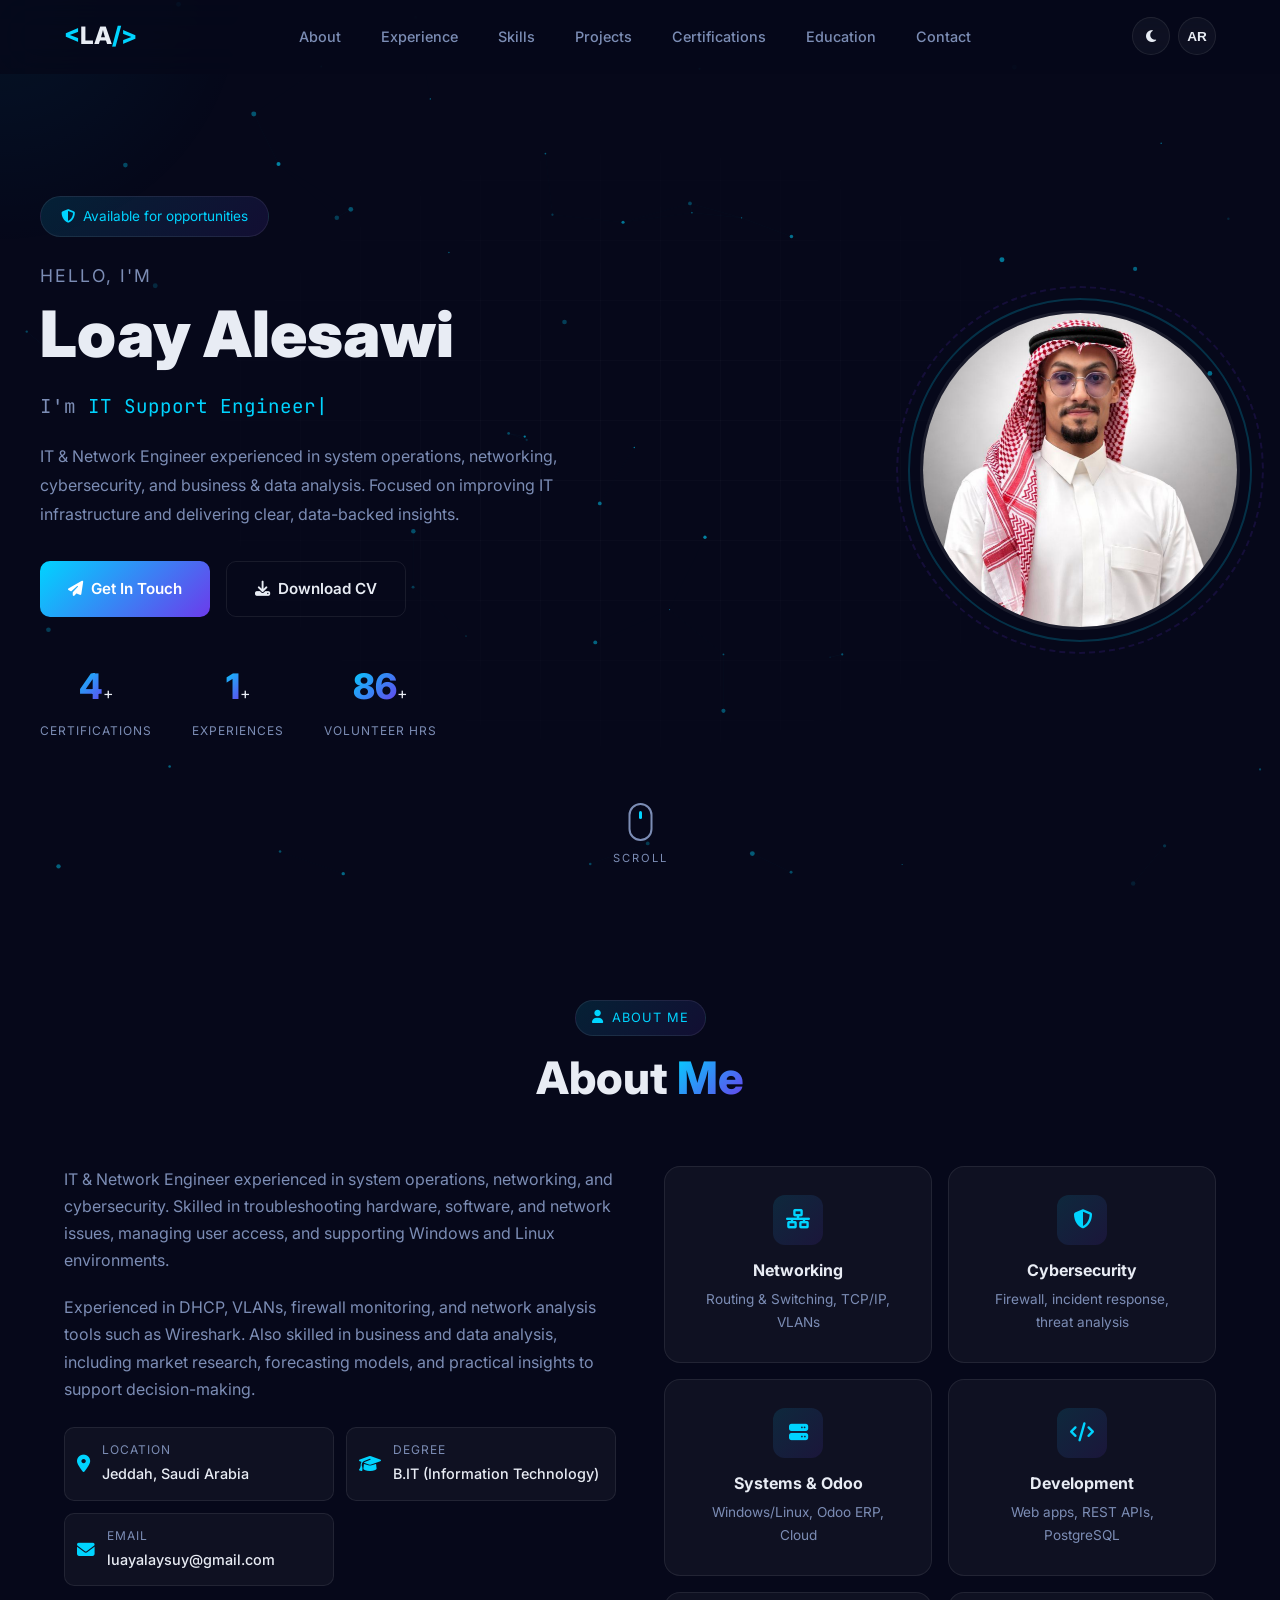
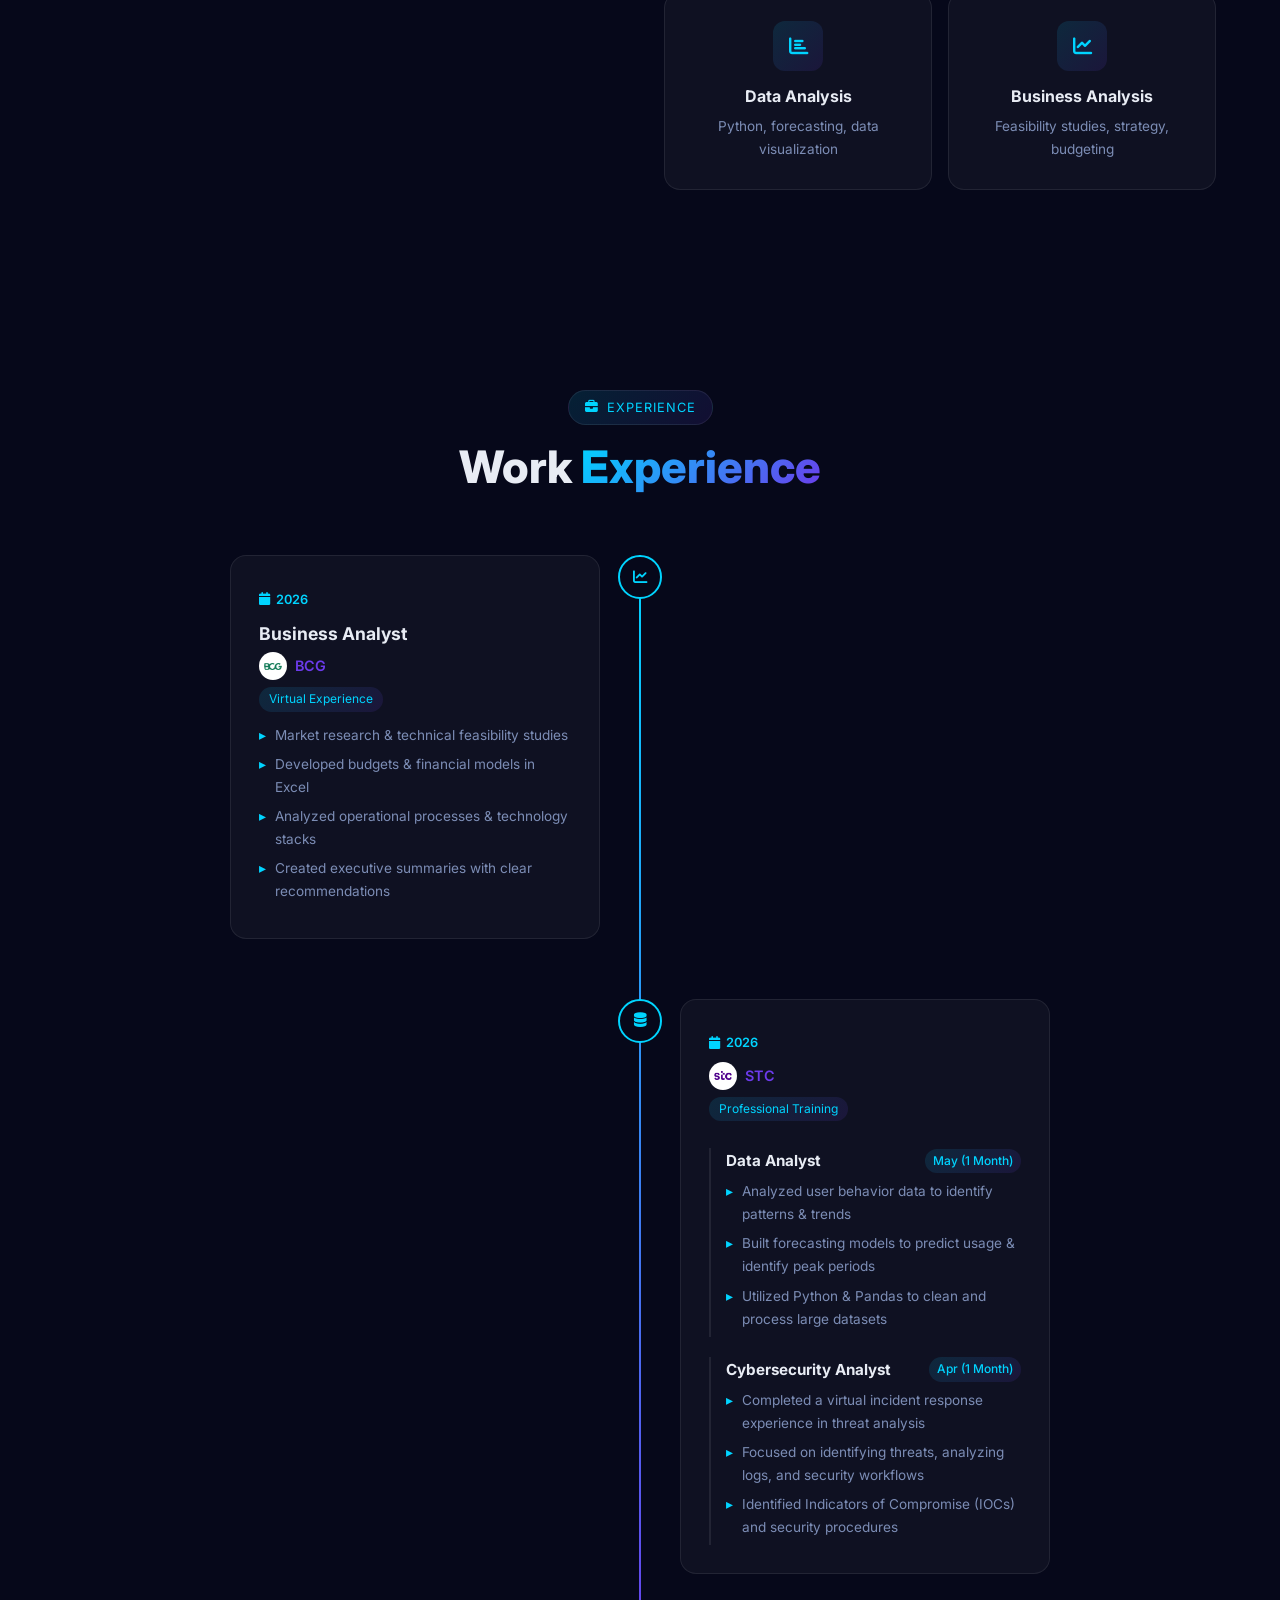
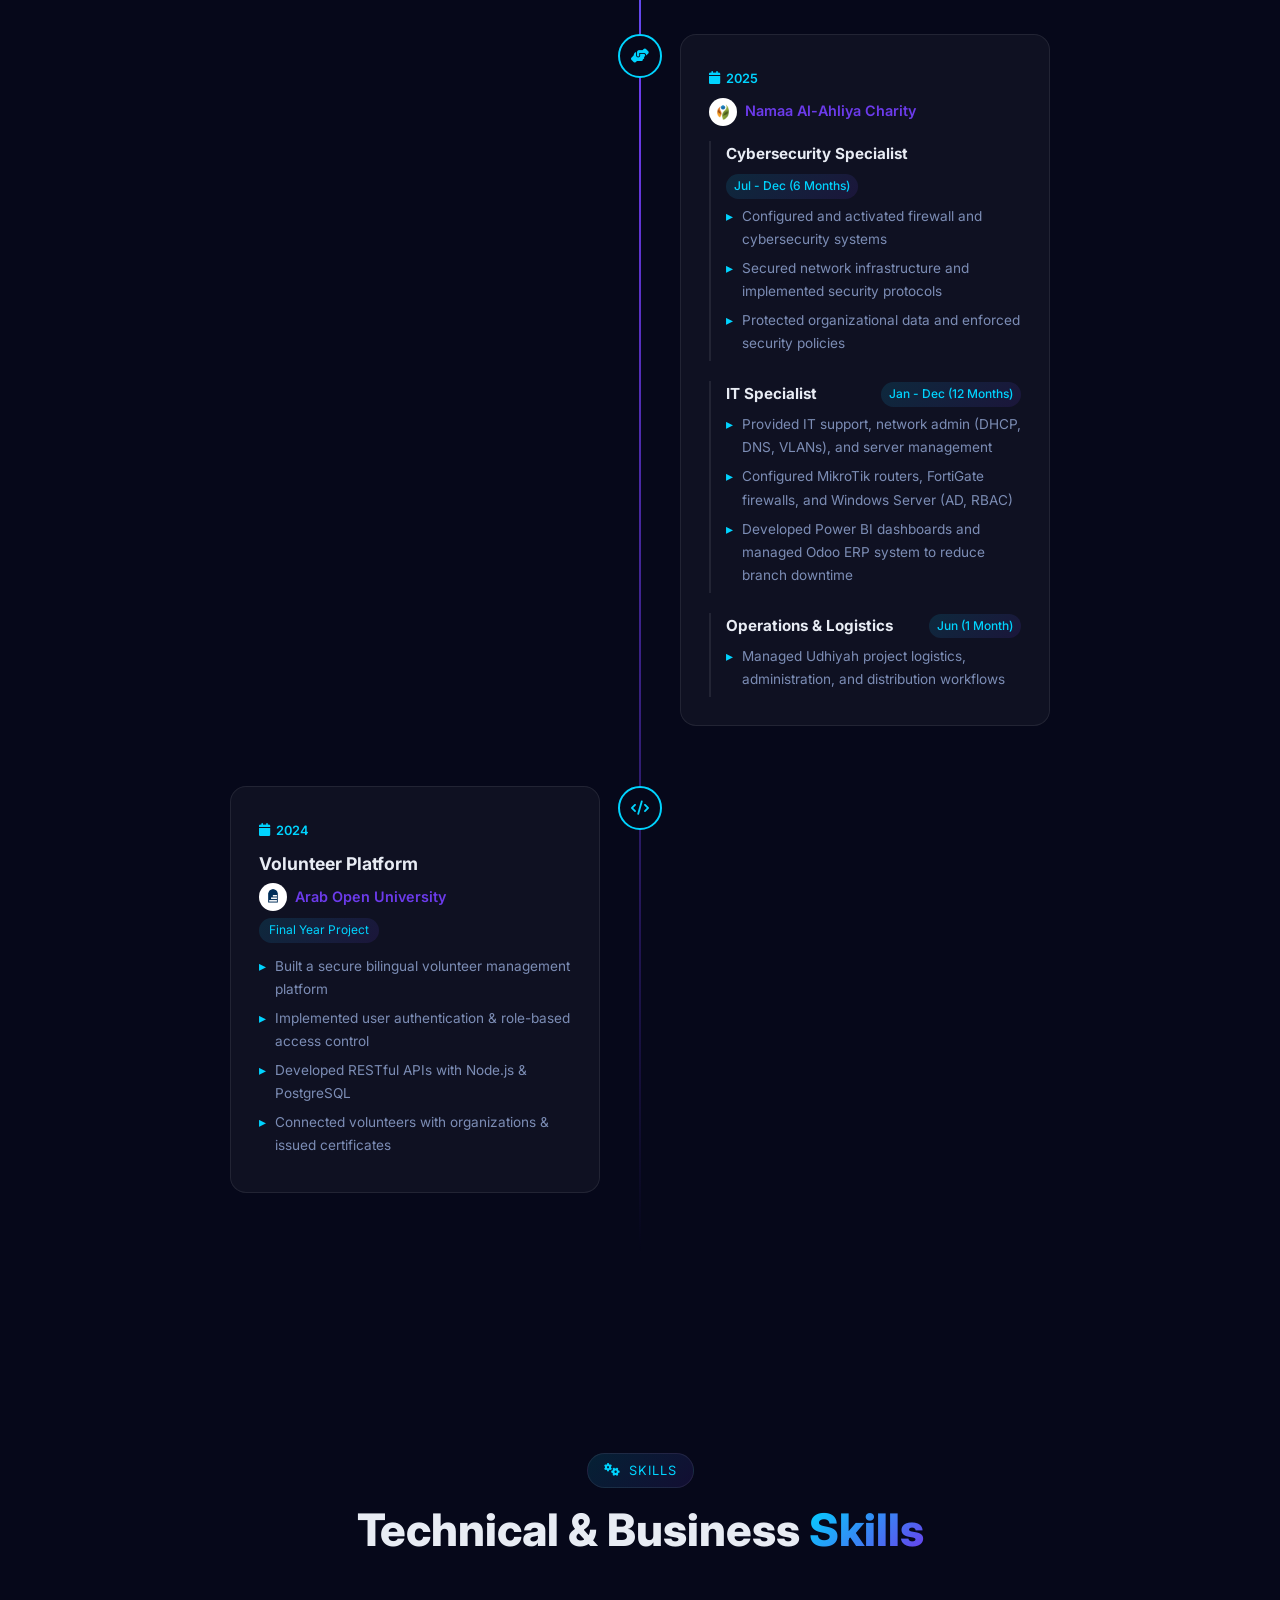
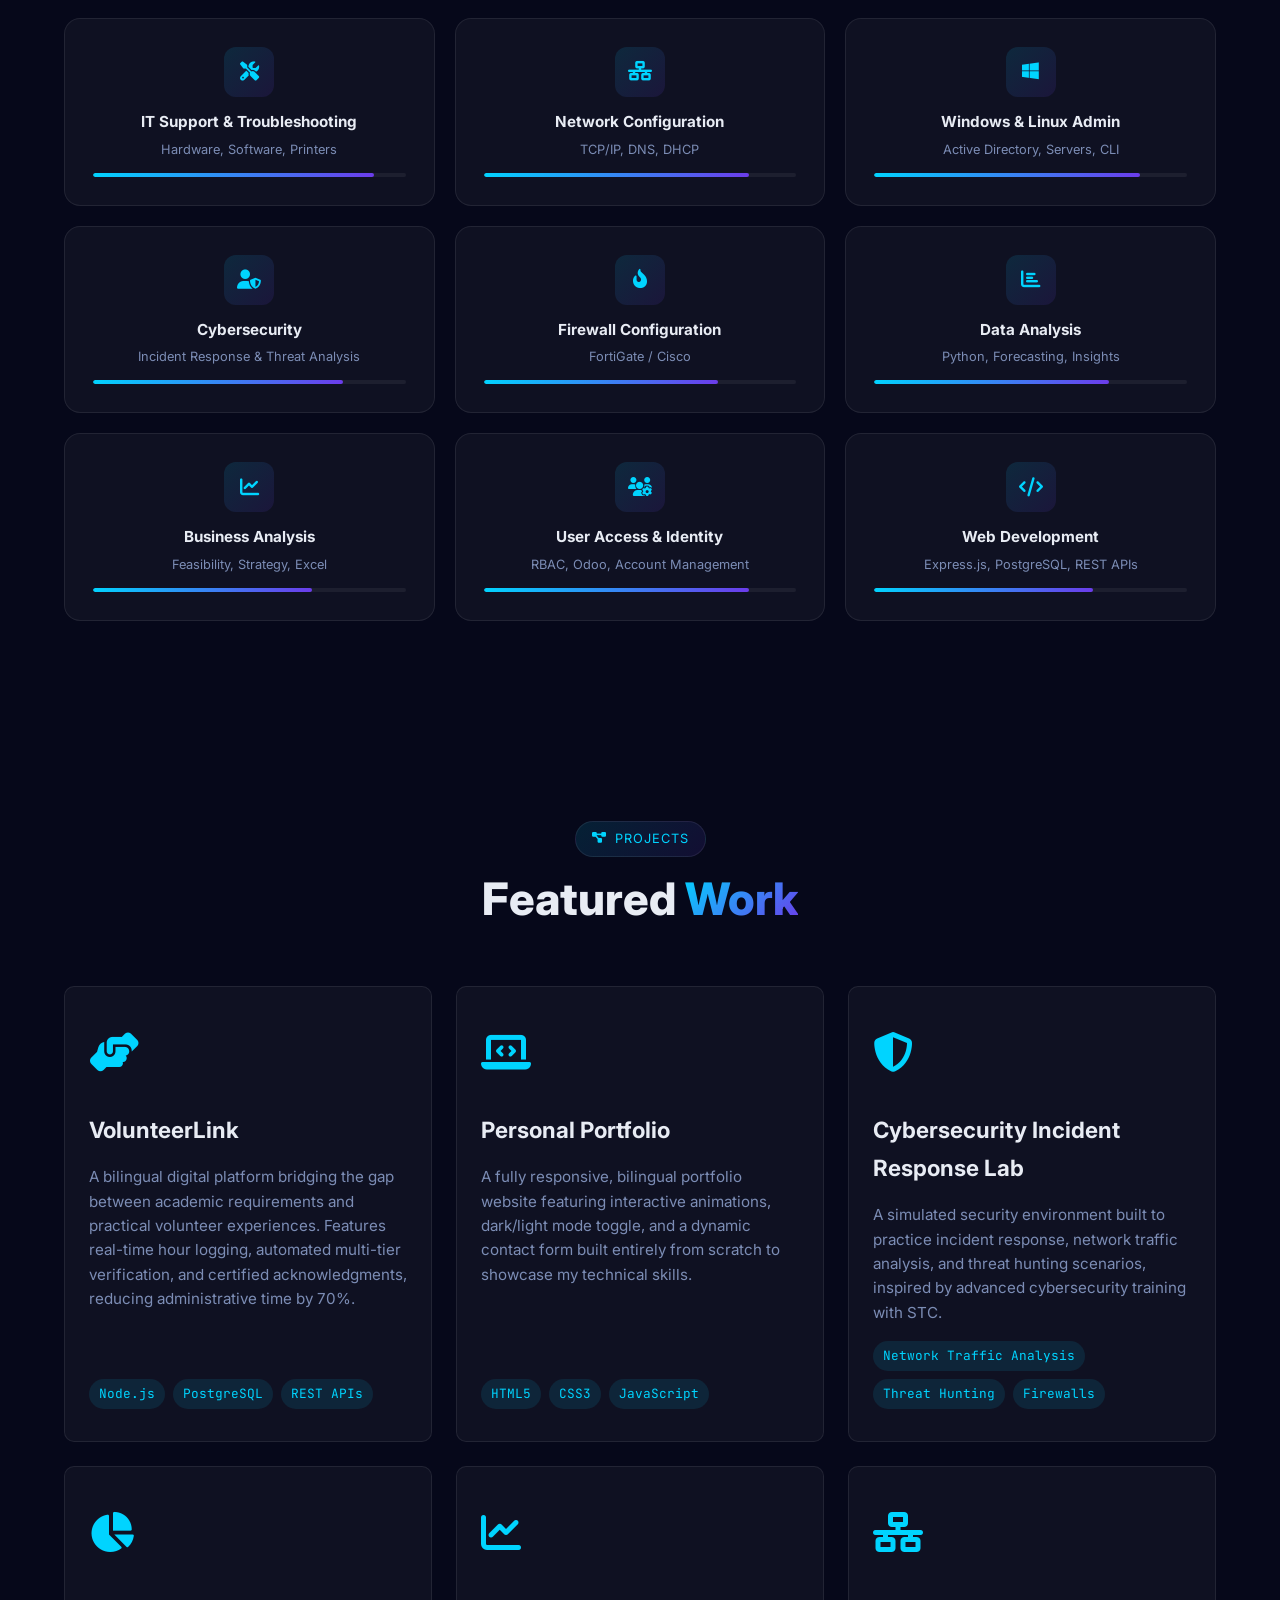
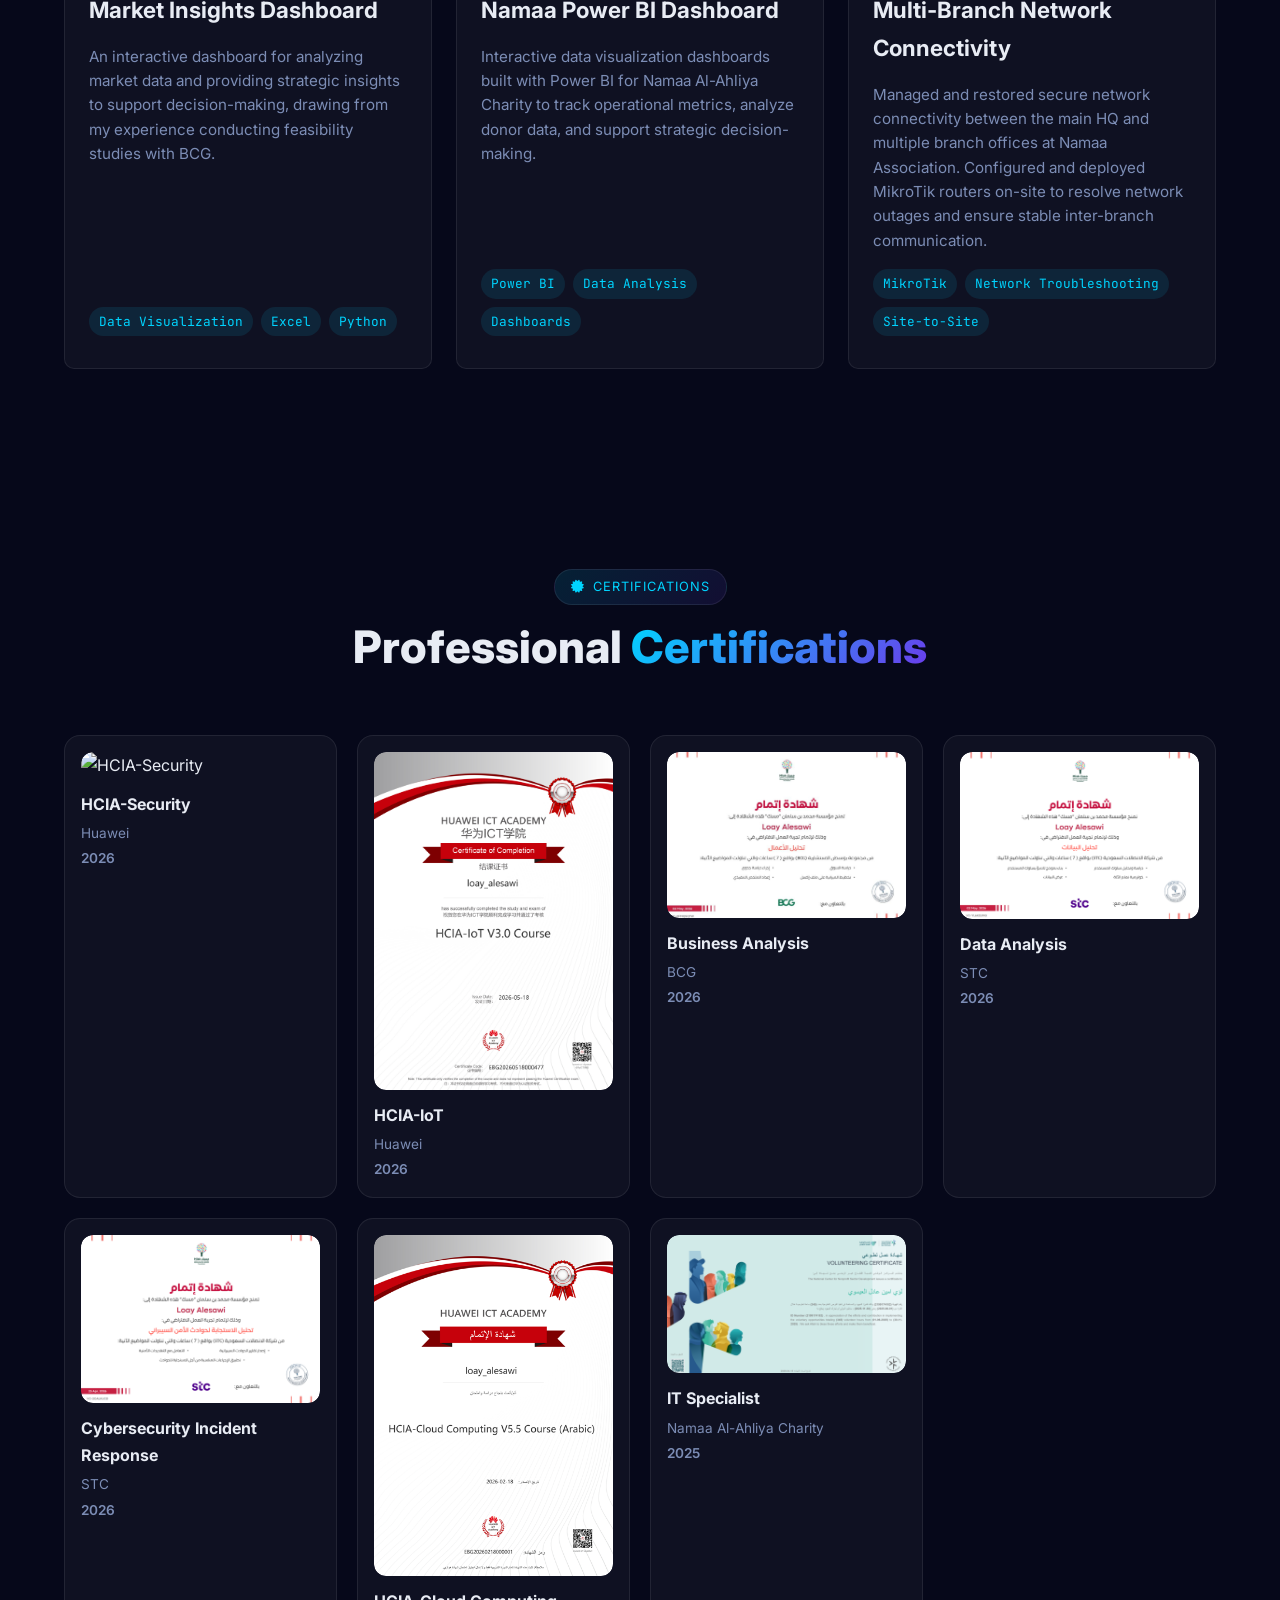
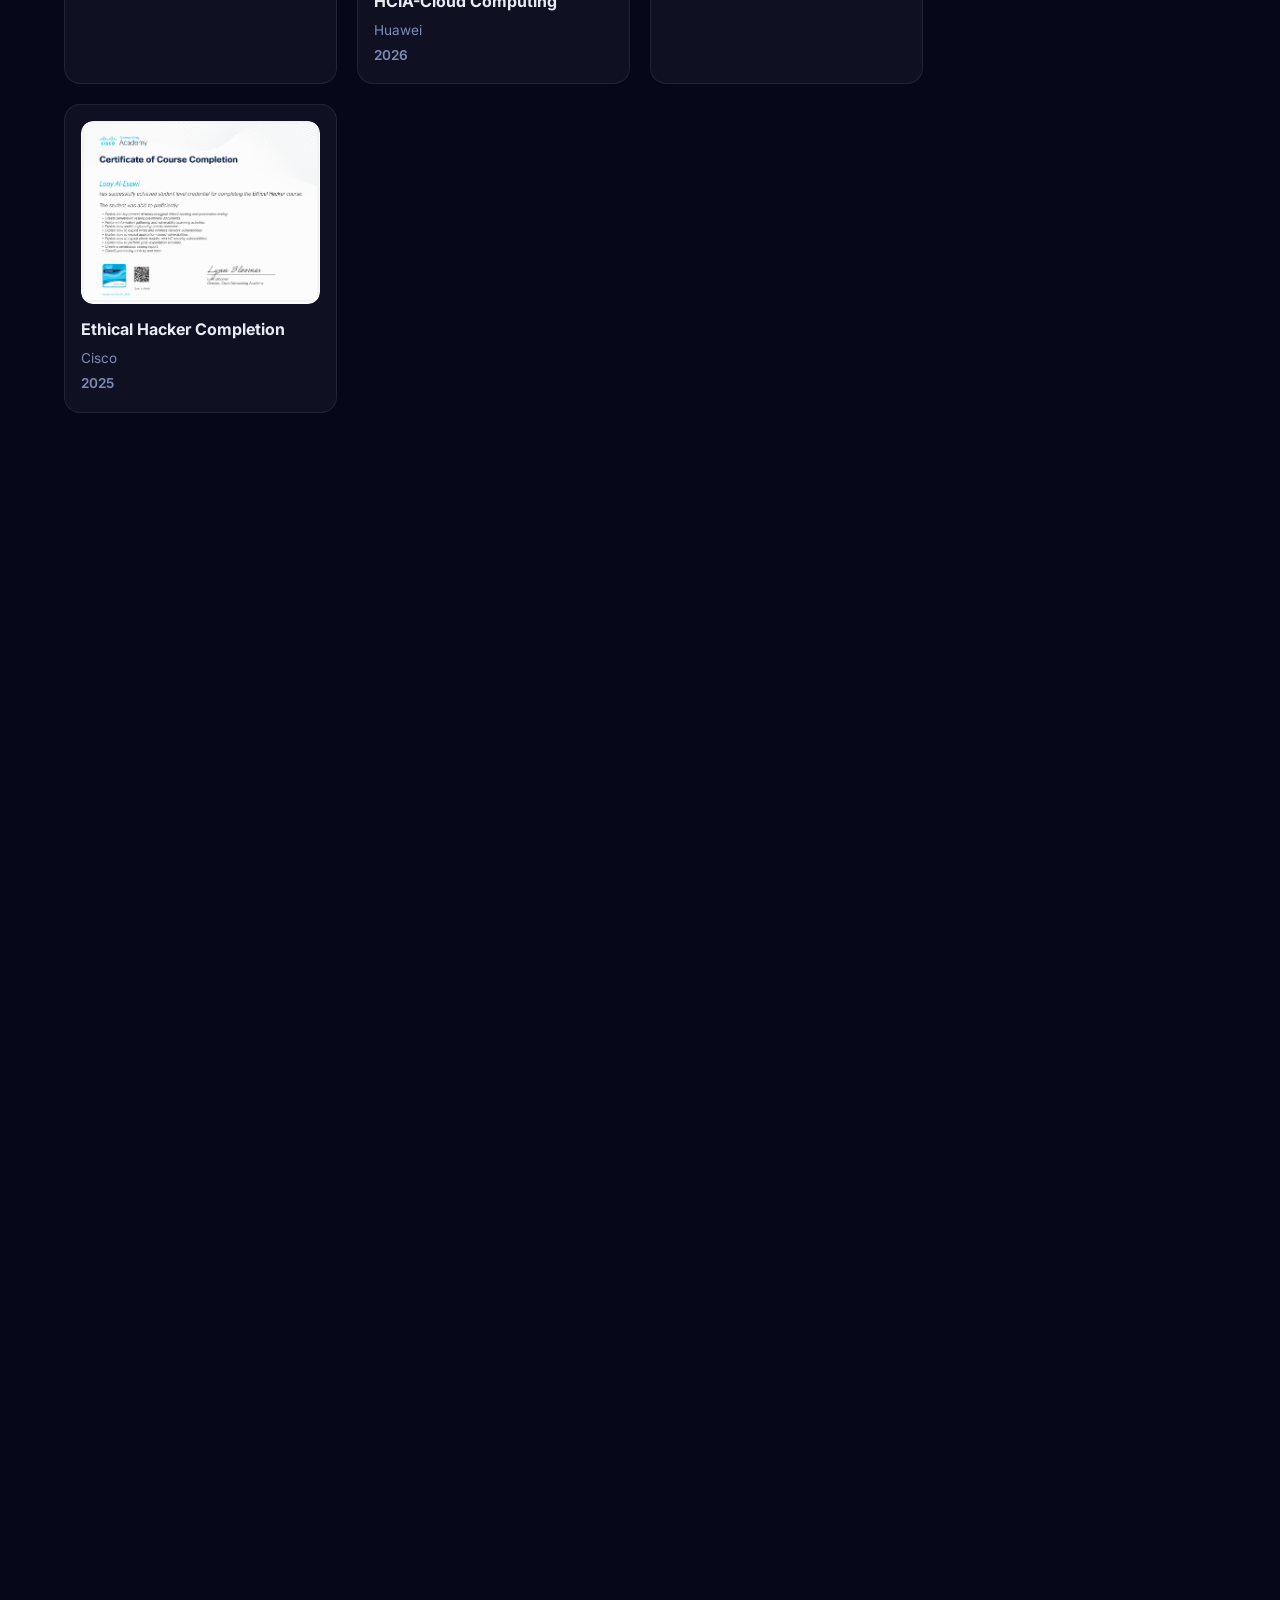
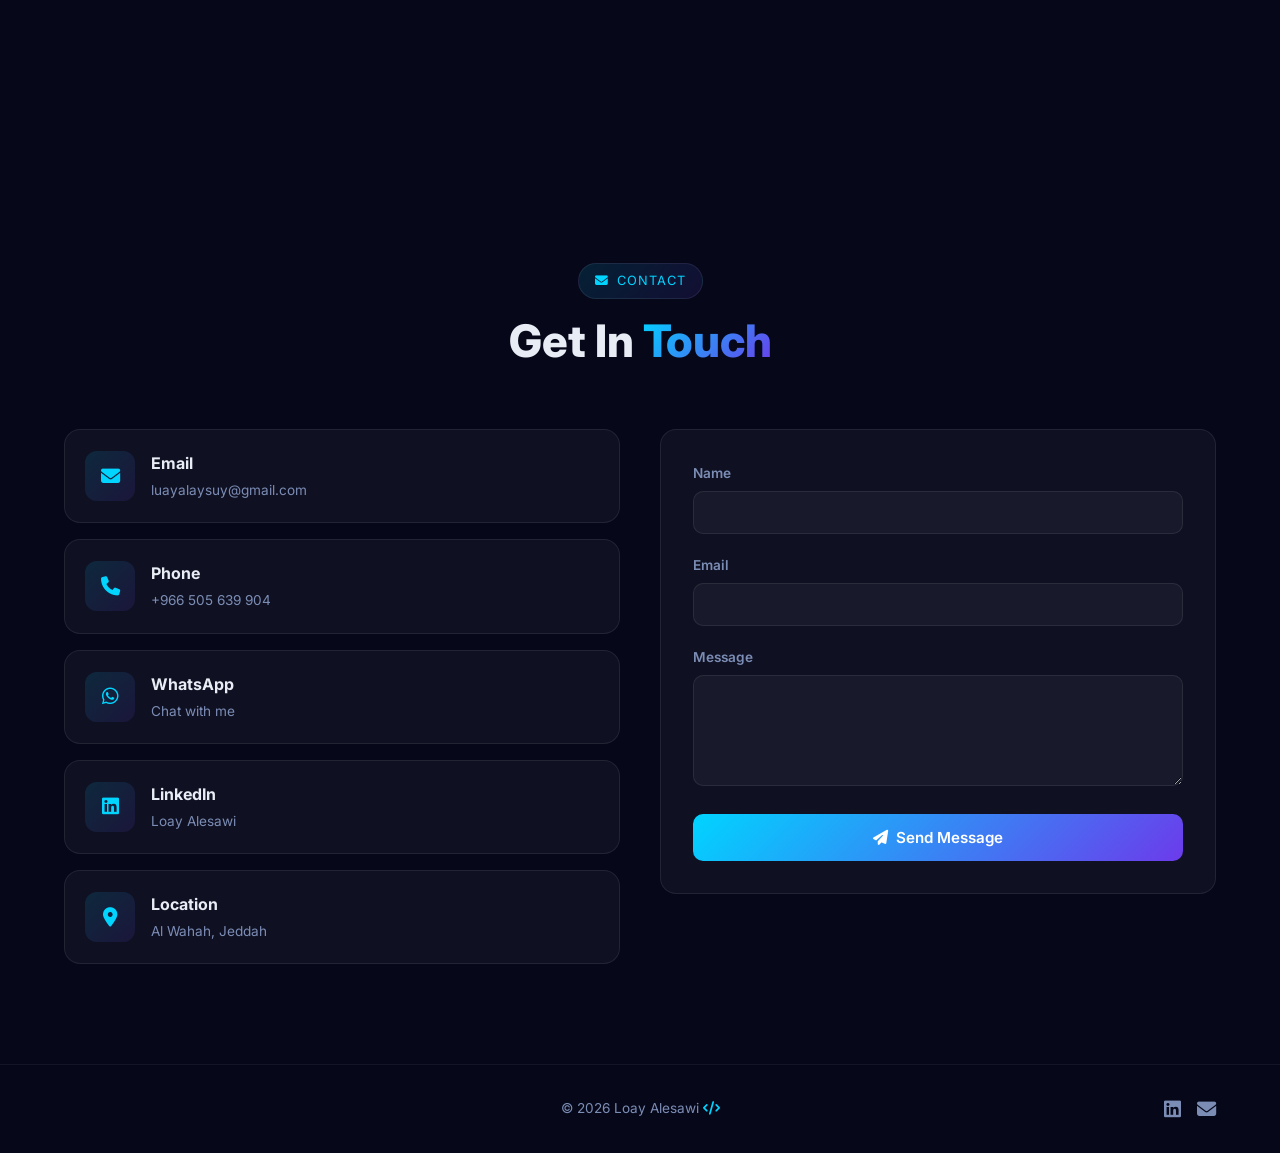
==== commit 46fa6a81: "Update certifications and replace CV PDF with the new audited version" ====
--- a/index.html
+++ b/index.html
@@ -65,7 +65,7 @@
         <p class="hero-desc anim" data-en="IT & Network Engineer experienced in system operations, networking, cybersecurity, and business & data analysis. Focused on improving IT infrastructure and delivering clear, data-backed insights." data-ar="مهندس تقنية معلومات وشبكات ذو خبرة في عمليات الأنظمة والشبكات والأمن السيبراني وتحليل الأعمال والبيانات. أركّز على تحسين البنية التحتية وتقديم رؤى واضحة مبنية على البيانات.">IT & Network Engineer experienced in system operations, networking, cybersecurity, and business & data analysis. Focused on improving IT infrastructure and delivering clear, data-backed insights.</p>
         <div class="hero-cta anim">
           <a href="#contact" class="btn btn-primary"><i class="fas fa-paper-plane"></i> <span data-en="Get In Touch" data-ar="تواصل معي">Get In Touch</span></a>
-          <a href="assets/Loay-Alaysuy-CV.pdf" class="btn btn-outline" download><i class="fas fa-download"></i> <span data-en="Download CV" data-ar="تحميل السيرة">Download CV</span></a>
+          <a href="assets/Loay-Alesawi-CV.pdf" class="btn btn-outline" download><i class="fas fa-download"></i> <span data-en="Download CV" data-ar="تحميل السيرة">Download CV</span></a>
         </div>
         <div class="hero-stats anim">
           <div class="stat"><span class="stat-n" data-count="17">0</span>+<br><small data-en="Certifications" data-ar="شهادات">Certifications</small></div>
@@ -303,12 +303,9 @@
   <div class="container">
     <div class="sec-head anim"><span class="sec-tag"><i class="fas fa-certificate"></i> <span data-en="Certifications" data-ar="الشهادات">Certifications</span></span><h2 class="sec-title" data-en="Professional <span class='text-grad'>Certifications</span>" data-ar="الشهادات <span class='text-grad'>الاحترافية</span>">Professional <span class="text-grad">Certifications</span></h2></div>
     <div class="certs-grid">
+      <div class="gcard hl cert-card anim" data-cert="assets/certs/hcia-security.png"><div class="cert-img"><img src="assets/certs/hcia-security.png" alt="HCIA-Security"/><div class="cert-overlay"><i class="fas fa-expand"></i></div></div><h3 data-en="HCIA-Security" data-ar="HCIA-أمن المعلومات">HCIA-Security</h3><p data-en="Huawei" data-ar="هواوي">Huawei</p><p class="cert-year">2026</p></div>
       <!-- May 2026 -->
-      <!-- HCIA-Security V4.0 (Excluding for now)
-      <div class="gcard hl cert-card anim" data-cert="assets/certs/hcia-security.png"><div class="cert-img"><img src="assets/certs/hcia-security.png" alt="HCIA-Security V4.0"/><div class="cert-overlay"><i class="fas fa-expand"></i></div></div><h3 data-en="HCIA-Security V4.0" data-ar="HCIA-أمن المعلومات">HCIA-Security V4.0</h3><p data-en="Huawei ICT Academy" data-ar="أكاديمية هواوي">Huawei ICT Academy</p><p class="cert-year">2026</p></div>
-      -->
-      <!-- May 2026 -->
-      <div class="gcard hl cert-card anim" data-cert="assets/certs/hcia-iot.png"><div class="cert-img"><img src="assets/certs/hcia-iot.png" alt="HCIA-IoT V3.0"/><div class="cert-overlay"><i class="fas fa-expand"></i></div></div><h3 data-en="HCIA-IoT V3.0" data-ar="HCIA-إنترنت الأشياء">HCIA-IoT V3.0</h3><p data-en="Huawei ICT Academy" data-ar="أكاديمية هواوي">Huawei ICT Academy</p><p class="cert-year">2026</p></div>
+      <div class="gcard hl cert-card anim" data-cert="assets/certs/hcia-iot.png"><div class="cert-img"><img src="assets/certs/hcia-iot.png" alt="HCIA-IoT"/><div class="cert-overlay"><i class="fas fa-expand"></i></div></div><h3 data-en="HCIA-IoT" data-ar="HCIA-إنترنت الأشياء">HCIA-IoT</h3><p data-en="Huawei" data-ar="هواوي">Huawei</p><p class="cert-year">2026</p></div>
       <!-- May 2026 -->
       <div class="gcard hl cert-card anim" data-cert="assets/certs/bcg-business.png"><div class="cert-img"><img src="assets/certs/bcg-business.png" alt="Business Analysis"/><div class="cert-overlay"><i class="fas fa-expand"></i></div></div><h3 data-en="Business Analysis" data-ar="تحليل الأعمال">Business Analysis</h3><p>BCG</p><p class="cert-year">2026</p></div>
       <!-- May 2026 -->
@@ -316,30 +313,29 @@
       <!-- Apr 2026 -->
       <div class="gcard hl cert-card anim" data-cert="assets/certs/misk-cyber.png"><div class="cert-img"><img src="assets/certs/misk-cyber.png" alt="Cybersecurity Incident Response"/><div class="cert-overlay"><i class="fas fa-expand"></i></div></div><h3 data-en="Cybersecurity Incident Response" data-ar="تحليل الاستجابة للحوادث">Cybersecurity Incident Response</h3><p>STC</p><p class="cert-year">2026</p></div>
       <!-- Feb 2026 -->
-      <div class="gcard hl cert-card anim" data-cert="assets/certs/huawei-cloud.png"><div class="cert-img"><img src="assets/certs/huawei-cloud.png" alt="HCIA Cloud"/><div class="cert-overlay"><i class="fas fa-expand"></i></div></div><h3 data-en="HCIA-Cloud Computing" data-ar="HCIA-الحوسبة السحابية">HCIA-Cloud Computing</h3><p data-en="Huawei ICT Academy" data-ar="أكاديمية هواوي">Huawei ICT Academy</p><p class="cert-year">2026</p></div>
+      <div class="gcard hl cert-card anim" data-cert="assets/certs/huawei-cloud.png"><div class="cert-img"><img src="assets/certs/huawei-cloud.png" alt="HCIA Cloud"/><div class="cert-overlay"><i class="fas fa-expand"></i></div></div><h3 data-en="HCIA-Cloud Computing" data-ar="HCIA-الحوسبة السحابية">HCIA-Cloud Computing</h3><p data-en="Huawei" data-ar="هواوي">Huawei</p><p class="cert-year">2026</p></div>
       <!-- 2025 -->
       <div class="gcard hl cert-card anim" data-cert="assets/certs/volunteering.png"><div class="cert-img"><img src="assets/certs/volunteering.png" alt="Volunteering"/><div class="cert-overlay"><i class="fas fa-expand"></i></div></div><h3 data-en="IT Specialist" data-ar="أخصائي تقنية معلومات">IT Specialist</h3><p data-en="Namaa Al-Ahliya Charity" data-ar="جمعية نماء الأهلية">Namaa Al-Ahliya Charity</p><p class="cert-year">2025</p></div>
       <!-- Nov 2025 -->
-      <div class="gcard hl cert-card anim" data-cert="assets/certs/ethical-hacker.png"><div class="cert-img"><img src="assets/certs/ethical-hacker.png" alt="Ethical Hacker"/><div class="cert-overlay"><i class="fas fa-expand"></i></div></div><h3 data-en="Ethical Hacker" data-ar="الاختراق الأخلاقي">Ethical Hacker</h3><p data-en="Cisco Networking Academy" data-ar="أكاديمية سيسكو">Cisco Networking Academy</p><p class="cert-year">2025</p></div>
+      <div class="gcard hl cert-card anim" data-cert="assets/certs/ethical-hacker.png"><div class="cert-img"><img src="assets/certs/ethical-hacker.png" alt="Ethical Hacker"/><div class="cert-overlay"><i class="fas fa-expand"></i></div></div><h3 data-en="Ethical Hacker" data-ar="الاختراق الأخلاقي">Ethical Hacker</h3><p data-en="Cisco" data-ar="سيسكو">Cisco</p><p class="cert-year">2025</p></div>
       <!-- Nov 2025 - Completion -->
-      <div class="gcard hl cert-card anim" data-cert="assets/certs/ethical-hacker-completion.png"><div class="cert-img"><img src="assets/certs/ethical-hacker-completion.png" alt="Ethical Hacker Completion"/><div class="cert-overlay"><i class="fas fa-expand"></i></div></div><h3 data-en="Ethical Hacker Completion" data-ar="إتمام الاختراق الأخلاقي">Ethical Hacker Completion</h3><p data-en="Cisco Networking Academy" data-ar="أكاديمية سيسكو">Cisco Networking Academy</p><p class="cert-year">2025</p></div>
+      <div class="gcard hl cert-card anim" data-cert="assets/certs/ethical-hacker-completion.png"><div class="cert-img"><img src="assets/certs/ethical-hacker-completion.png" alt="Ethical Hacker Completion"/><div class="cert-overlay"><i class="fas fa-expand"></i></div></div><h3 data-en="Ethical Hacker Completion" data-ar="إتمام الاختراق الأخلاقي">Ethical Hacker Completion</h3><p data-en="Cisco" data-ar="سيسكو">Cisco</p><p class="cert-year">2025</p></div>
       <!-- Jan 2025 -->
       <div class="gcard hl cert-card anim" data-cert="assets/certs/ccna-enterprise.png"><div class="cert-img"><img src="assets/certs/ccna-enterprise.png" alt="CCNA Enterprise"/><div class="cert-overlay"><i class="fas fa-expand"></i></div></div><h3 data-en="CCNA Enterprise" data-ar="CCNA المؤسسي">CCNA Enterprise</h3><p data-en="Networking, Security & Automation" data-ar="الشبكات والأمن والأتمتة">Networking, Security & Automation</p><p class="cert-year">2025</p></div>
       <!-- Jan 2025 - Completion -->
-      <div class="gcard hl cert-card anim" data-cert="assets/certs/ccna-enterprise-completion.png"><div class="cert-img"><img src="assets/certs/ccna-enterprise-completion.png" alt="CCNA Enterprise Completion"/><div class="cert-overlay"><i class="fas fa-expand"></i></div></div><h3 data-en="CCNA Enterprise Completion" data-ar="إتمام CCNA المؤسسي">CCNA Enterprise Completion</h3><p data-en="Cisco Networking Academy" data-ar="أكاديمية سيسكو">Cisco Networking Academy</p><p class="cert-year">2025</p></div>
+      <div class="gcard hl cert-card anim" data-cert="assets/certs/ccna-enterprise-completion.png"><div class="cert-img"><img src="assets/certs/ccna-enterprise-completion.png" alt="CCNA Enterprise Completion"/><div class="cert-overlay"><i class="fas fa-expand"></i></div></div><h3 data-en="CCNA Enterprise Completion" data-ar="إتمام CCNA المؤسسي">CCNA Enterprise Completion</h3><p data-en="Cisco" data-ar="سيسكو">Cisco</p><p class="cert-year">2025</p></div>
       <!-- Nov 2024 -->
       <div class="gcard hl cert-card anim" data-cert="assets/certs/ccna-switching.png"><div class="cert-img"><img src="assets/certs/ccna-switching.png" alt="CCNA Switching"/><div class="cert-overlay"><i class="fas fa-expand"></i></div></div><h3 data-en="CCNA Switching" data-ar="CCNA التبديل">CCNA Switching</h3><p data-en="Routing & Wireless Essentials" data-ar="أساسيات التوجيه واللاسلكي">Routing & Wireless Essentials</p><p class="cert-year">2024</p></div>
       <!-- Nov 2024 - Completion -->
-      <div class="gcard hl cert-card anim" data-cert="assets/certs/ccna-switching-completion.png"><div class="cert-img"><img src="assets/certs/ccna-switching-completion.png" alt="CCNA Switching Completion"/><div class="cert-overlay"><i class="fas fa-expand"></i></div></div><h3 data-en="CCNA Switching Completion" data-ar="إتمام CCNA التبديل">CCNA Switching Completion</h3><p data-en="Cisco Networking Academy" data-ar="أكاديمية سيسكو">Cisco Networking Academy</p><p class="cert-year">2024</p></div>
+      <div class="gcard hl cert-card anim" data-cert="assets/certs/ccna-switching-completion.png"><div class="cert-img"><img src="assets/certs/ccna-switching-completion.png" alt="CCNA Switching Completion"/><div class="cert-overlay"><i class="fas fa-expand"></i></div></div><h3 data-en="CCNA Switching Completion" data-ar="إتمام CCNA التبديل">CCNA Switching Completion</h3><p data-en="Cisco" data-ar="سيسكو">Cisco</p><p class="cert-year">2024</p></div>
       <!-- May 2024 -->
       <div class="gcard hl cert-card anim" data-cert="assets/certs/ccna-intro.png"><div class="cert-img"><img src="assets/certs/ccna-intro.png" alt="CCNA Intro"/><div class="cert-overlay"><i class="fas fa-expand"></i></div></div><h3 data-en="CCNA Introduction" data-ar="مقدمة CCNA">CCNA Introduction</h3><p data-en="Introduction to Networks" data-ar="مقدمة في الشبكات">Introduction to Networks</p><p class="cert-year">2024</p></div>
       <!-- May 2024 - Completion -->
-      <div class="gcard hl cert-card anim" data-cert="assets/certs/ccna-intro-completion.png"><div class="cert-img"><img src="assets/certs/ccna-intro-completion.png" alt="CCNA Intro Completion"/><div class="cert-overlay"><i class="fas fa-expand"></i></div></div><h3 data-en="CCNA Intro Completion" data-ar="إتمام مقدمة CCNA">CCNA Intro Completion</h3><p data-en="Cisco Networking Academy" data-ar="أكاديمية سيسكو">Cisco Networking Academy</p><p class="cert-year">2024</p></div>
+      <div class="gcard hl cert-card anim" data-cert="assets/certs/ccna-intro-completion.png"><div class="cert-img"><img src="assets/certs/ccna-intro-completion.png" alt="CCNA Intro Completion"/><div class="cert-overlay"><i class="fas fa-expand"></i></div></div><h3 data-en="CCNA Intro Completion" data-ar="إتمام مقدمة CCNA">CCNA Intro Completion</h3><p data-en="Cisco" data-ar="سيسكو">Cisco</p><p class="cert-year">2024</p></div>
     </div>
     <div class="more-certs anim">
-      <div class="gcard hl mc"><div class="gi"><i class="fas fa-shield-halved"></i></div><h3 data-en="CompTIA Security+" data-ar="CompTIA Security+">CompTIA Security+</h3><p>SY0-701</p></div>
       <div class="gcard hl mc"><div class="gi"><i class="fas fa-fire-flame-curved"></i></div><h3 data-en="FortiGate Firewall" data-ar="جدار ناري FortiGate">FortiGate Firewall</h3><p data-en="Administration" data-ar="الإدارة">Administration</p></div>
-      <div class="gcard hl mc"><div class="gi"><i class="fab fa-linux"></i></div><h3 data-en="Linux System Engineer" data-ar="مهندس أنظمة لينكس">Linux System Engineer</h3><p data-en="Huawei Talent" data-ar="مواهب هواوي">Huawei Talent</p></div>
+      <div class="gcard hl mc"><div class="gi"><i class="fab fa-linux"></i></div><h3 data-en="Linux System Engineer" data-ar="مهندس أنظمة لينكس">Linux System Engineer</h3><p data-en="Huawei" data-ar="هواوي">Huawei</p></div>
       <div class="gcard hl mc"><div class="gi"><i class="fas fa-wifi"></i></div><h3 data-en="Wireless Network Analysis" data-ar="تحليل الشبكات اللاسلكية">Wireless Network Analysis</h3><p data-en="& Attack Detection" data-ar="وكشف الهجمات">& Attack Detection</p></div>
     </div>
   </div>
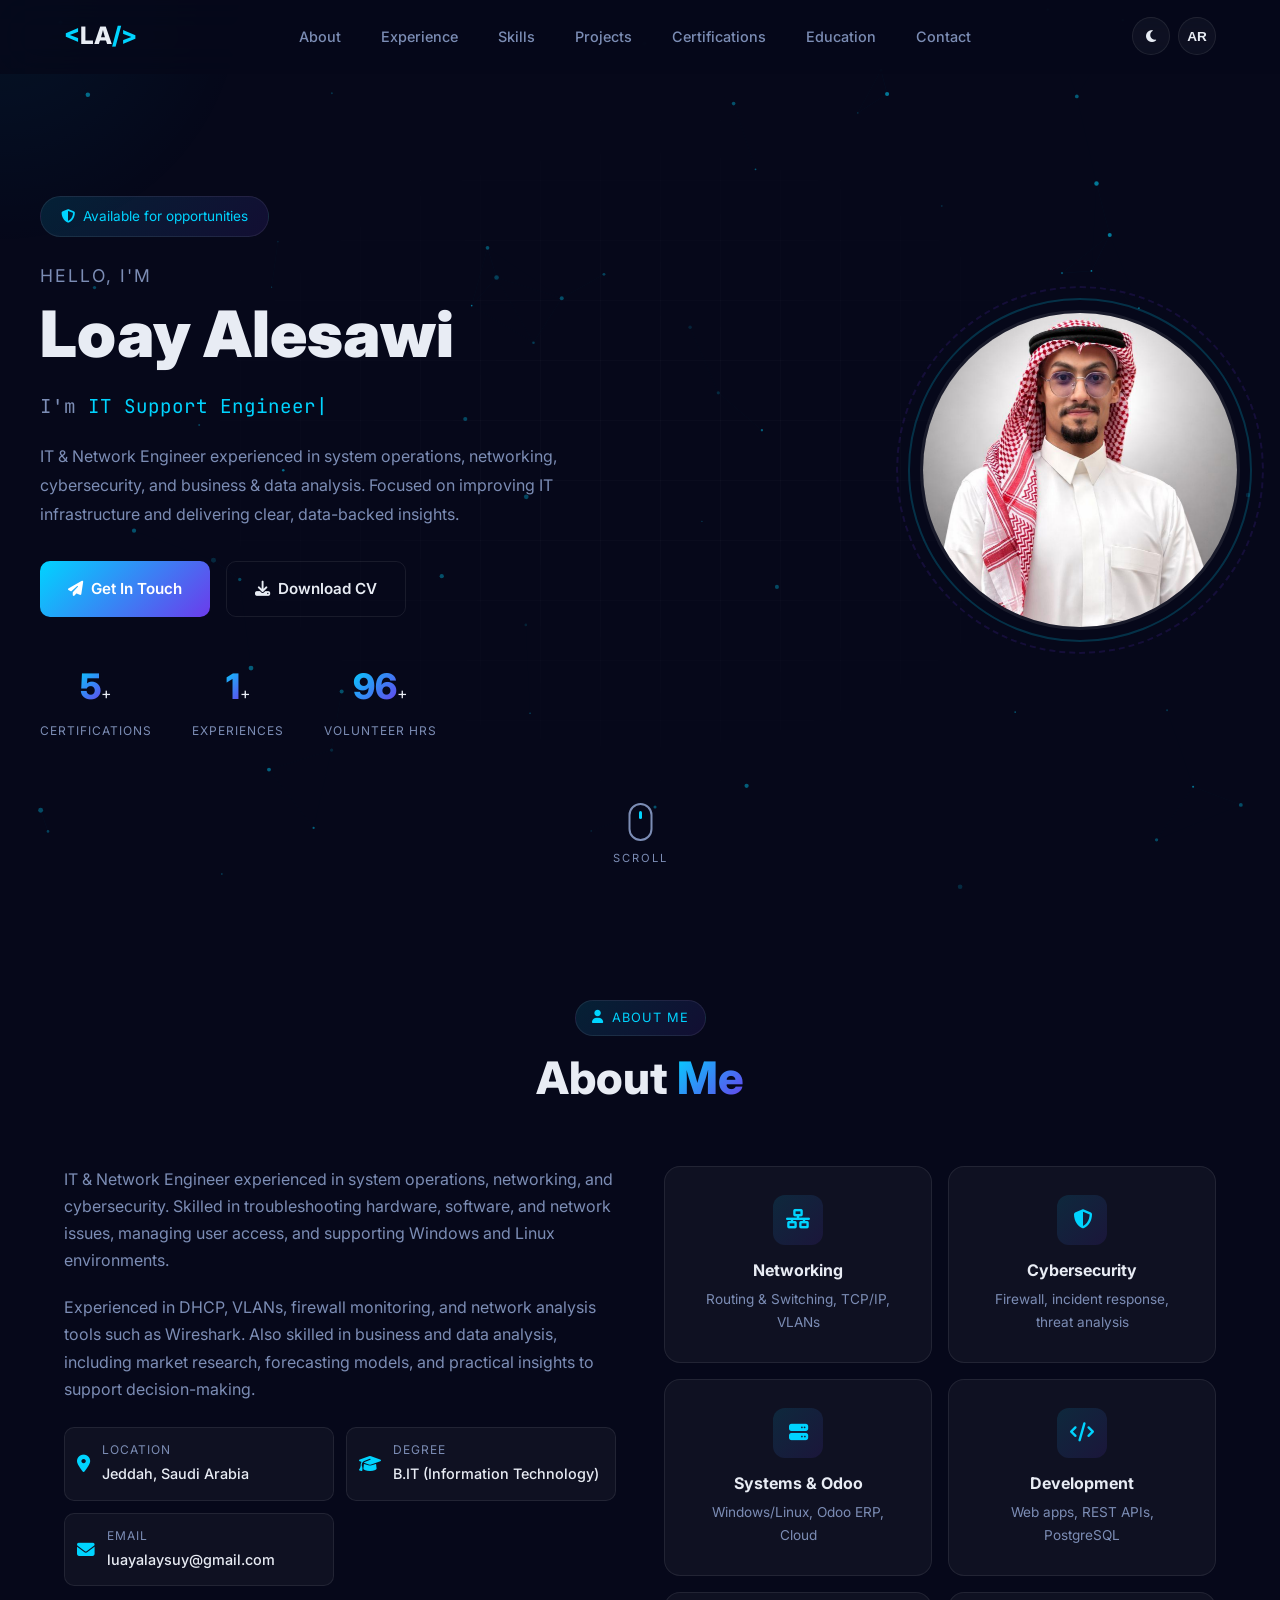
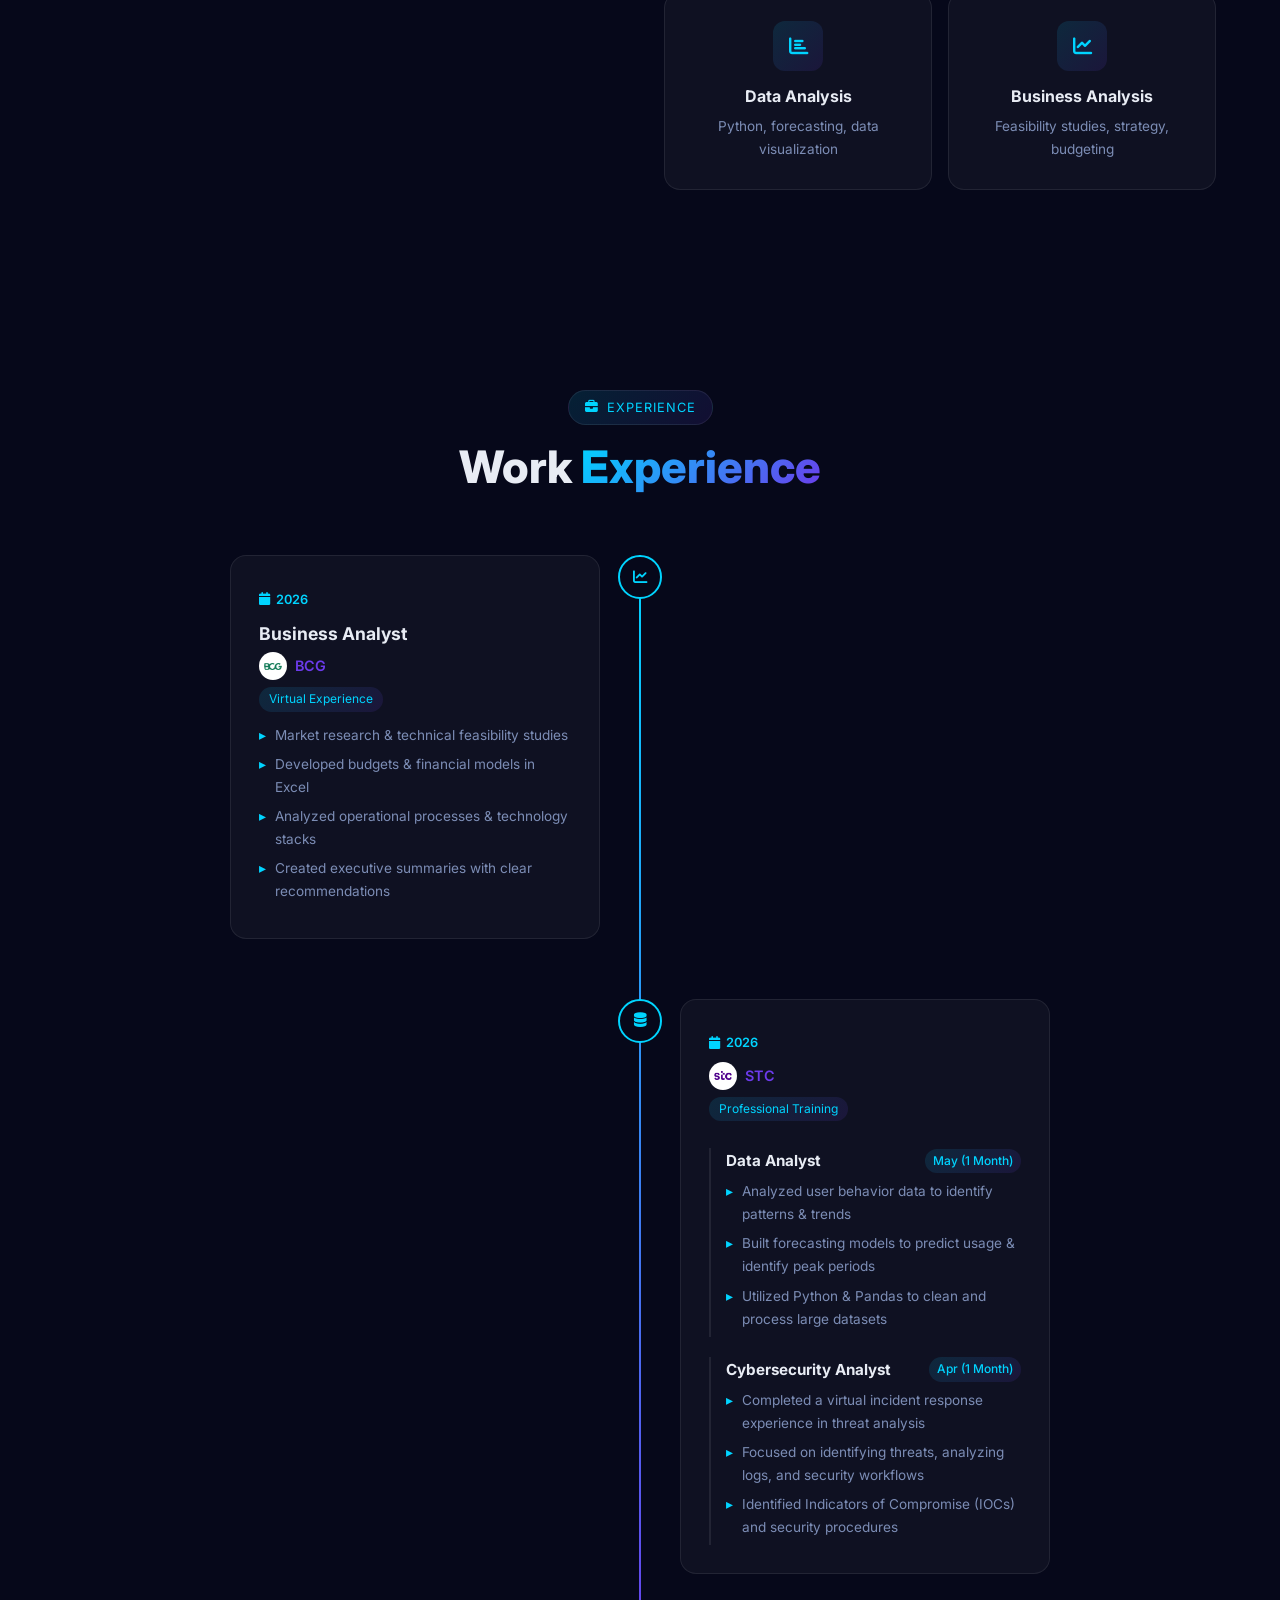
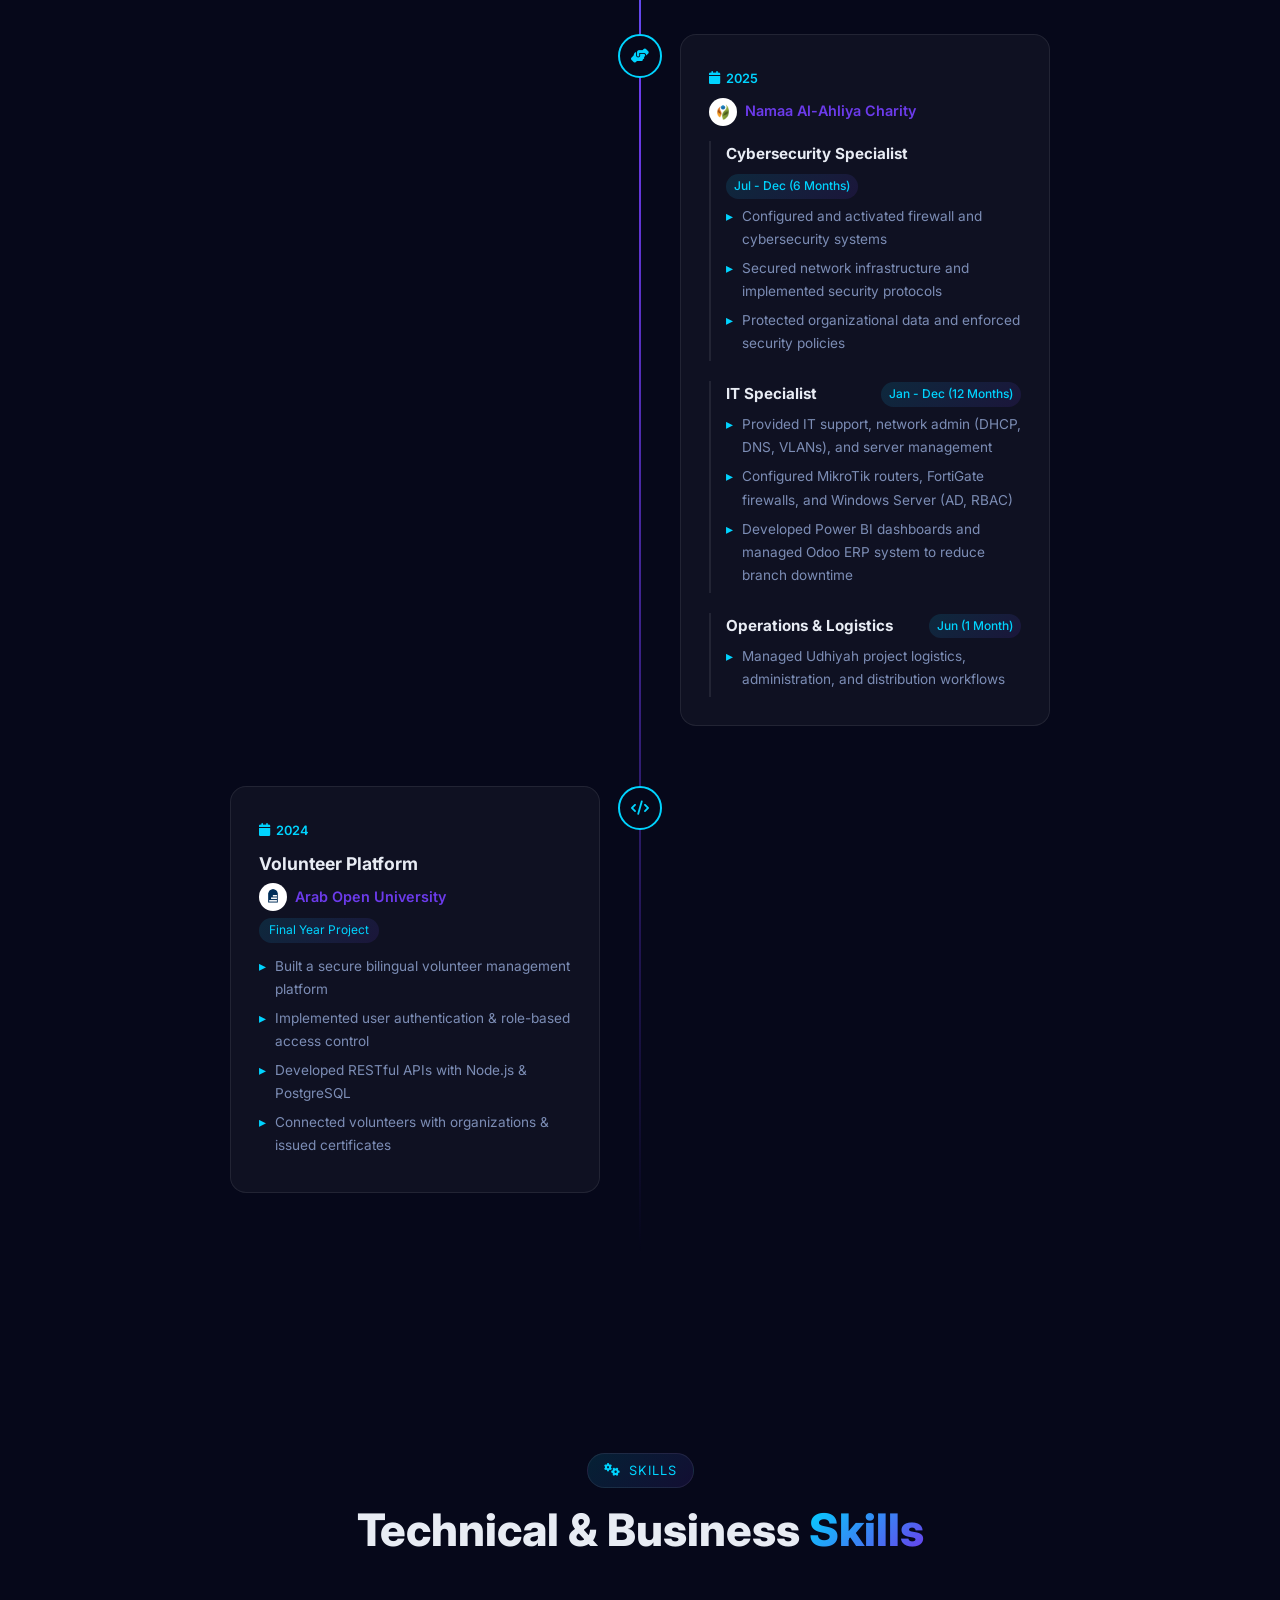
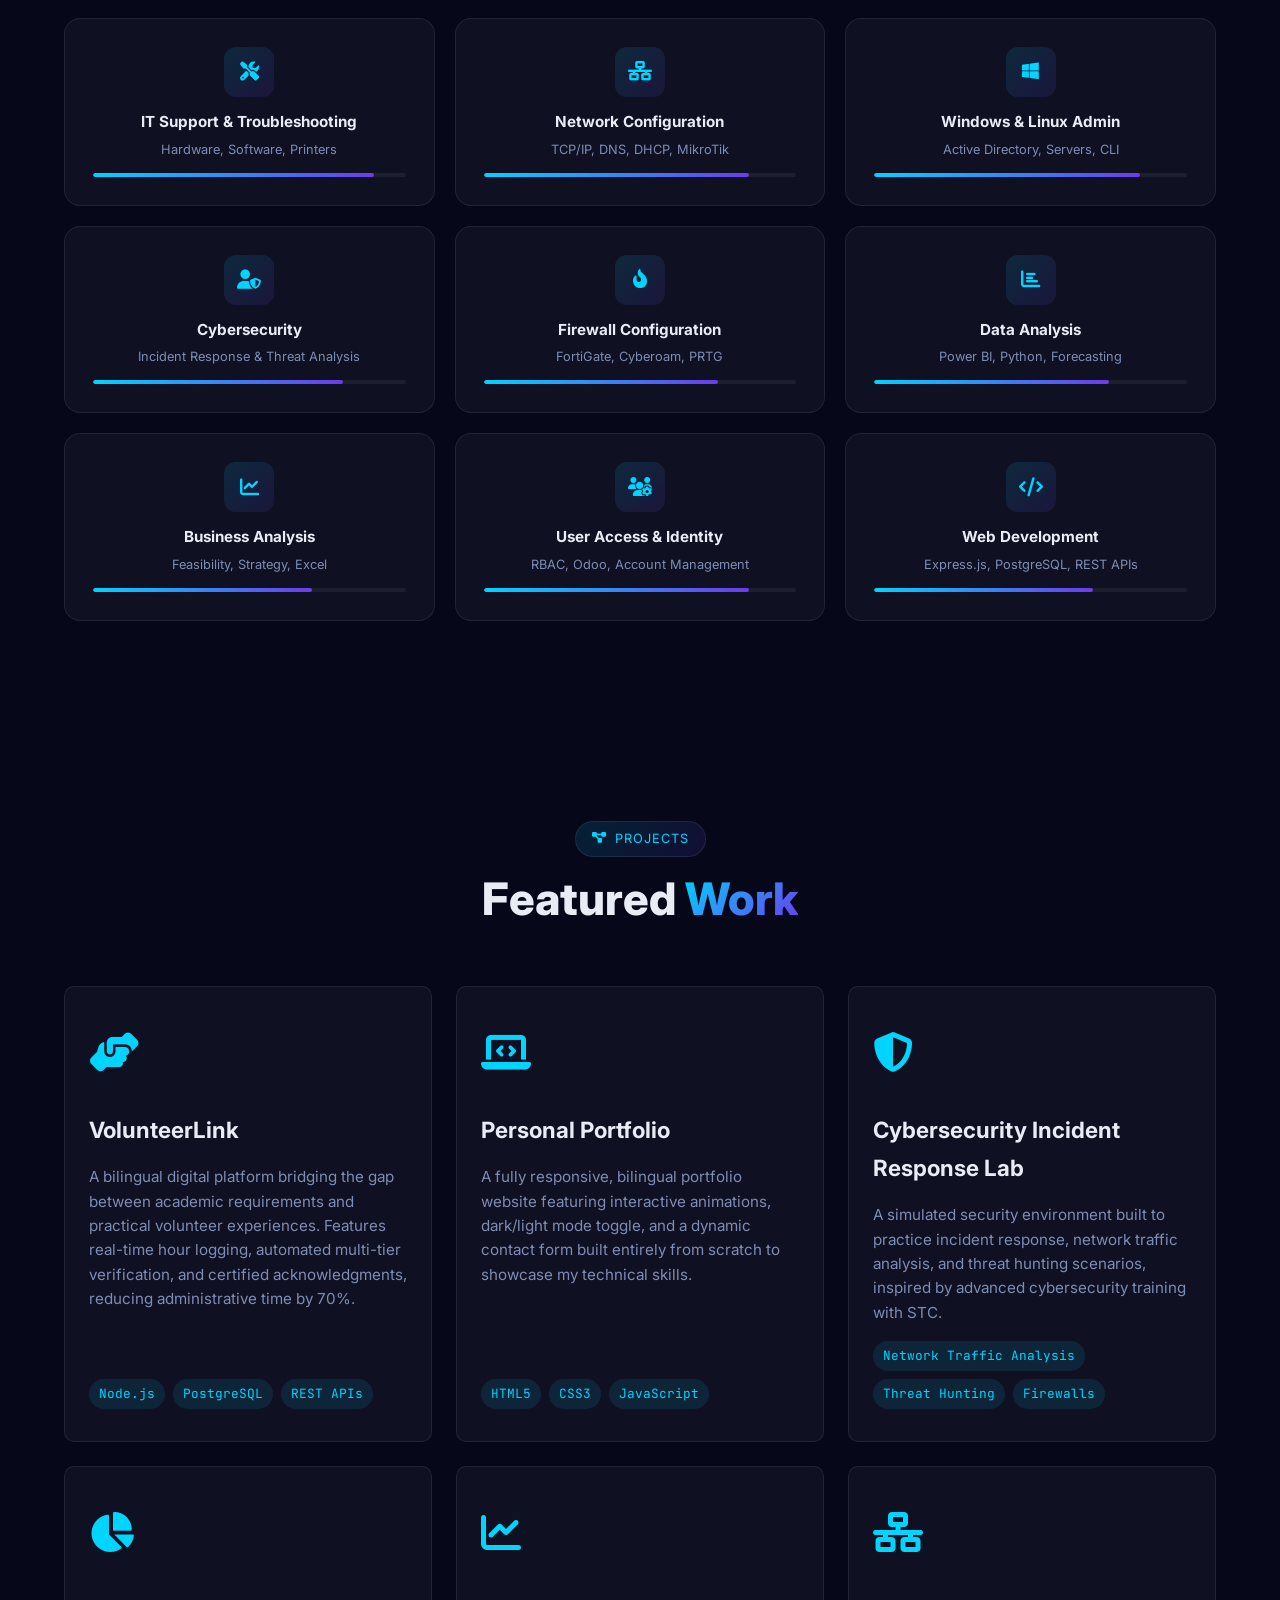
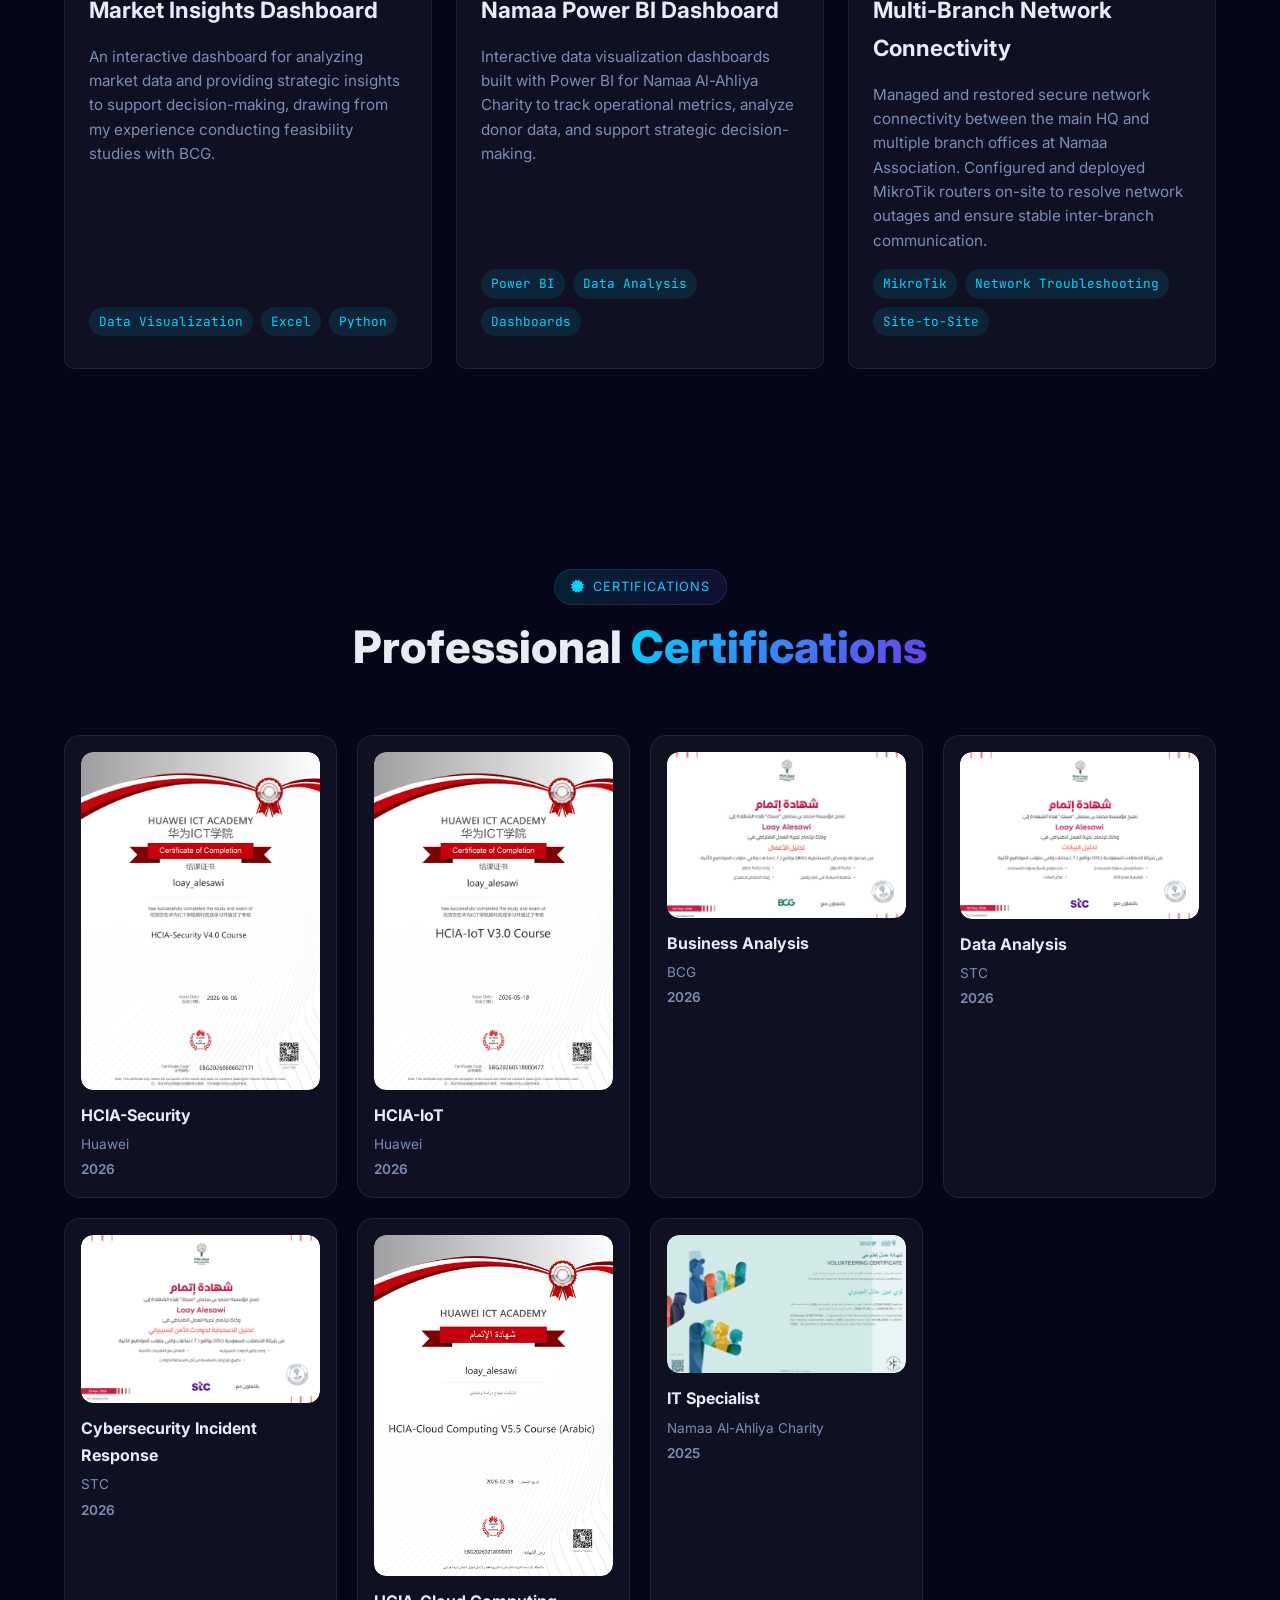
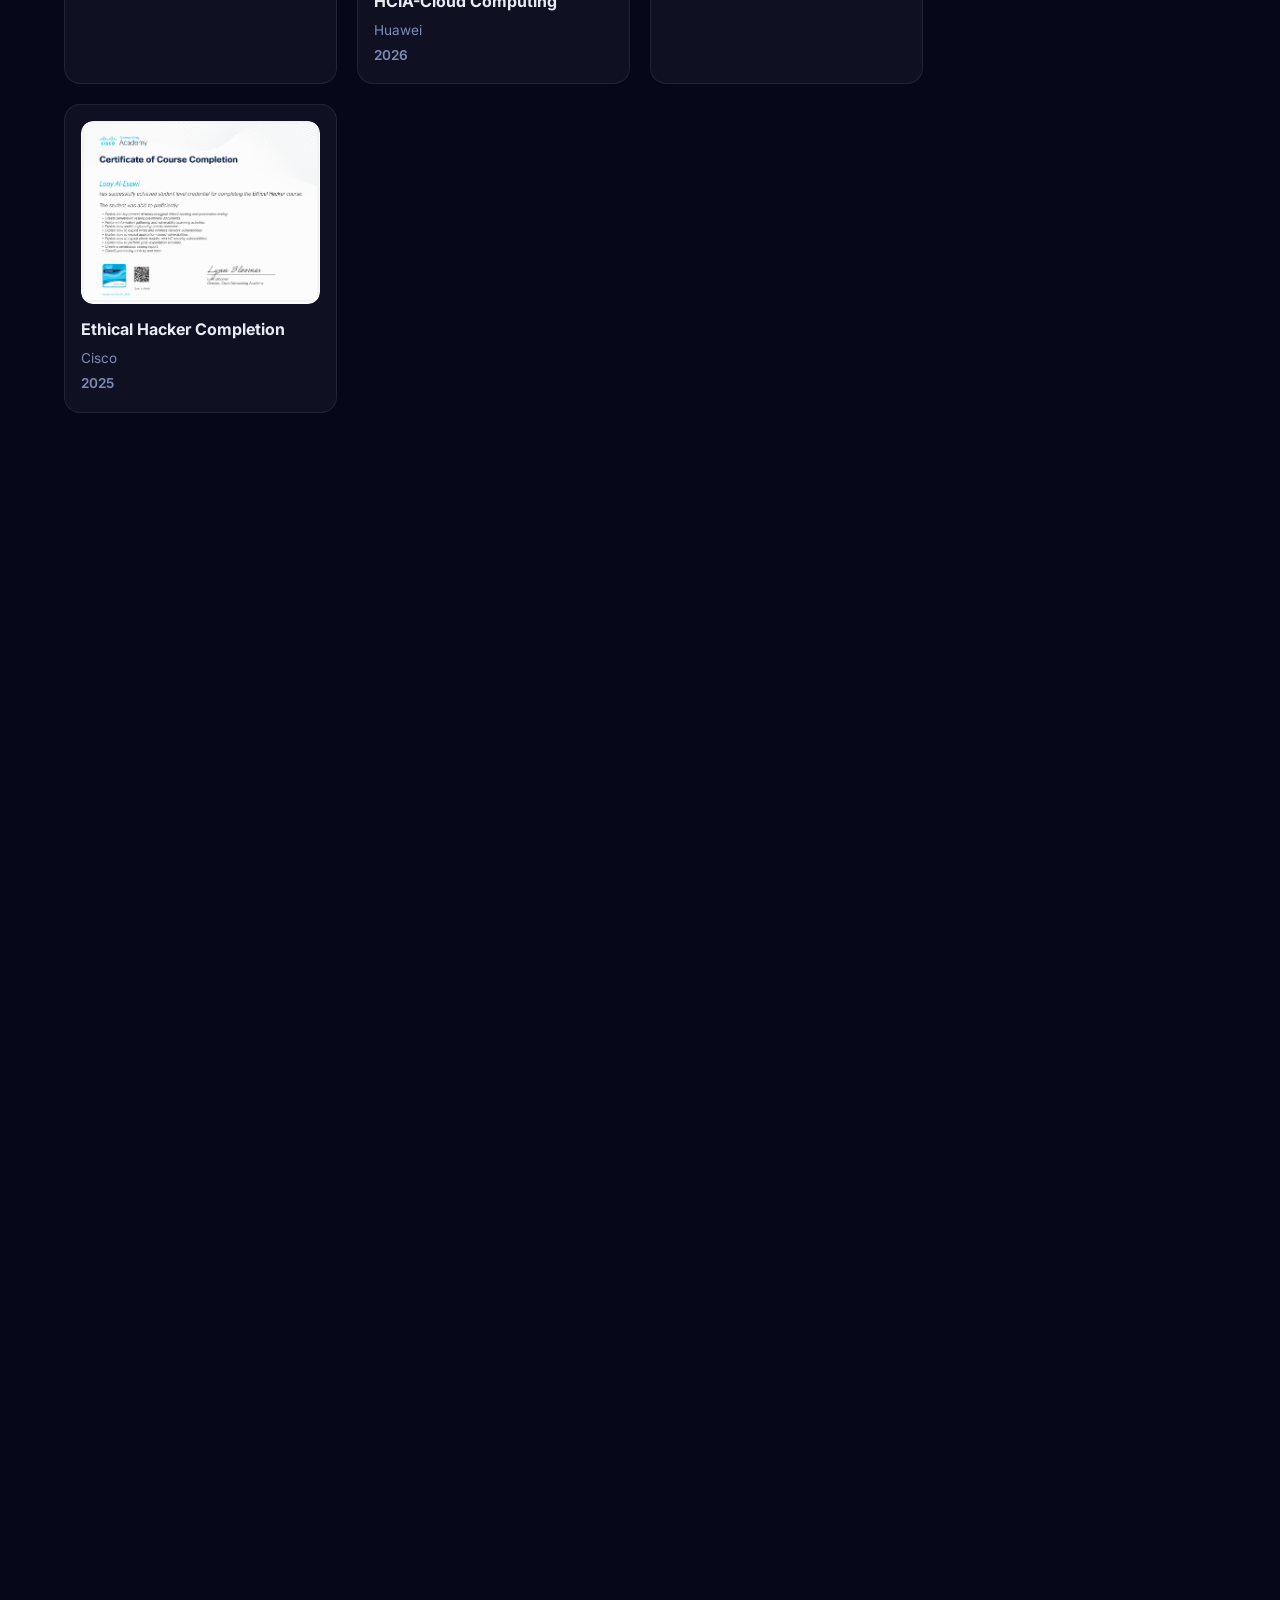
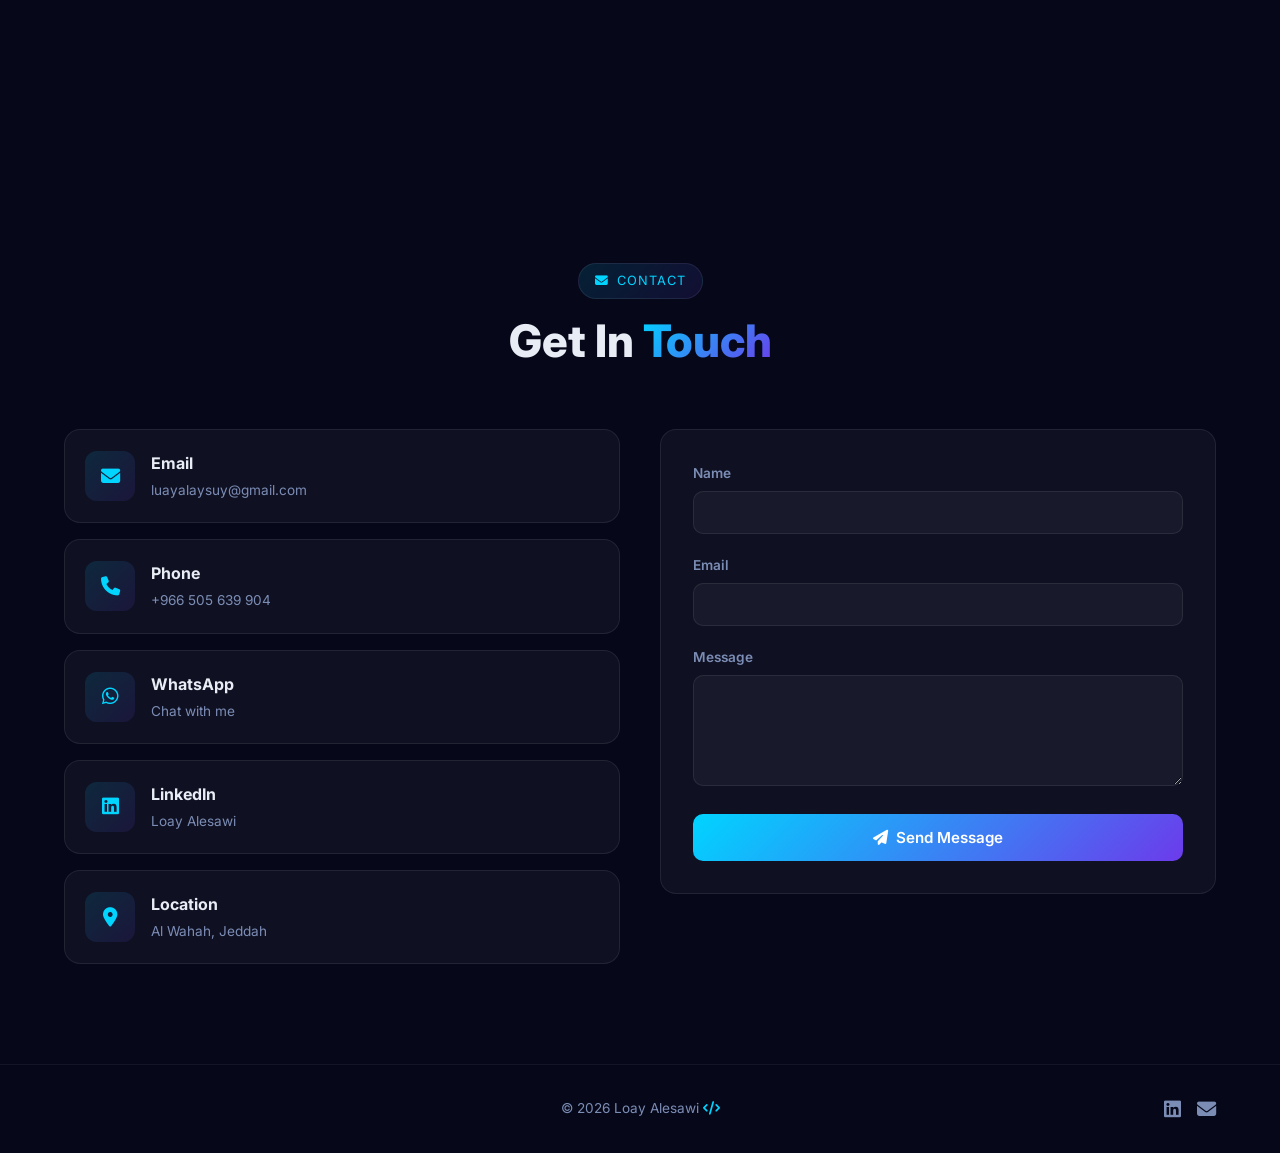
==== commit 422bd885: "Update skills in index.html to align with CV (add MikroTik, Cyberoam, PRTG, and Power BI)" ====
--- a/index.html
+++ b/index.html
@@ -234,11 +234,11 @@
     <div class="sec-head anim"><span class="sec-tag"><i class="fas fa-cogs"></i> <span data-en="Skills" data-ar="المهارات">Skills</span></span><h2 class="sec-title" data-en="Technical & Business <span class='text-grad'>Skills</span>" data-ar="المهارات التقنية <span class='text-grad'>والعملية</span>">Technical & Business <span class="text-grad">Skills</span></h2></div>
     <div class="skills-grid">
       <div class="gcard hl sk anim"><div class="gi"><i class="fas fa-tools"></i></div><h3 data-en="IT Support & Troubleshooting" data-ar="الدعم الفني واستكشاف الأخطاء">IT Support & Troubleshooting</h3><p class="ss" data-en="Hardware, Software, Printers" data-ar="أجهزة، برمجيات، طابعات">Hardware, Software, Printers</p><div class="sbar"><div class="sfill" data-width="90"></div></div></div>
-      <div class="gcard hl sk anim"><div class="gi"><i class="fas fa-network-wired"></i></div><h3 data-en="Network Configuration" data-ar="إعداد الشبكات">Network Configuration</h3><p class="ss">TCP/IP, DNS, DHCP</p><div class="sbar"><div class="sfill" data-width="85"></div></div></div>
+      <div class="gcard hl sk anim"><div class="gi"><i class="fas fa-network-wired"></i></div><h3 data-en="Network Configuration" data-ar="إعداد الشبكات">Network Configuration</h3><p class="ss">TCP/IP, DNS, DHCP, MikroTik</p><div class="sbar"><div class="sfill" data-width="85"></div></div></div>
       <div class="gcard hl sk anim"><div class="gi"><i class="fab fa-windows"></i></div><h3 data-en="Windows & Linux Admin" data-ar="إدارة ويندوز ولينكس">Windows & Linux Admin</h3><p class="ss" data-en="Active Directory, Servers, CLI" data-ar="Active Directory، سيرفرات، سطر أوامر">Active Directory, Servers, CLI</p><div class="sbar"><div class="sfill" data-width="85"></div></div></div>
       <div class="gcard hl sk anim"><div class="gi"><i class="fas fa-user-shield"></i></div><h3 data-en="Cybersecurity" data-ar="الأمن السيبراني">Cybersecurity</h3><p class="ss" data-en="Incident Response & Threat Analysis" data-ar="استجابة للحوادث وتحليل التهديدات">Incident Response & Threat Analysis</p><div class="sbar"><div class="sfill" data-width="80"></div></div></div>
-      <div class="gcard hl sk anim"><div class="gi"><i class="fas fa-fire-flame-curved"></i></div><h3 data-en="Firewall Configuration" data-ar="إعداد الجدار الناري">Firewall Configuration</h3><p class="ss">FortiGate / Cisco</p><div class="sbar"><div class="sfill" data-width="75"></div></div></div>
-      <div class="gcard hl sk anim"><div class="gi"><i class="fas fa-chart-bar"></i></div><h3 data-en="Data Analysis" data-ar="تحليل البيانات">Data Analysis</h3><p class="ss" data-en="Python, Forecasting, Insights" data-ar="Python، التنبؤ، الرؤى">Python, Forecasting, Insights</p><div class="sbar"><div class="sfill" data-width="75"></div></div></div>
+      <div class="gcard hl sk anim"><div class="gi"><i class="fas fa-fire-flame-curved"></i></div><h3 data-en="Firewall Configuration" data-ar="إعداد الجدار الناري">Firewall Configuration</h3><p class="ss">FortiGate, Cyberoam, PRTG</p><div class="sbar"><div class="sfill" data-width="75"></div></div></div>
+      <div class="gcard hl sk anim"><div class="gi"><i class="fas fa-chart-bar"></i></div><h3 data-en="Data Analysis" data-ar="تحليل البيانات">Data Analysis</h3><p class="ss" data-en="Power BI, Python, Forecasting" data-ar="Power BI، Python، التنبؤ">Power BI, Python, Forecasting</p><div class="sbar"><div class="sfill" data-width="75"></div></div></div>
       <div class="gcard hl sk anim"><div class="gi"><i class="fas fa-chart-line"></i></div><h3 data-en="Business Analysis" data-ar="تحليل الأعمال">Business Analysis</h3><p class="ss" data-en="Feasibility, Strategy, Excel" data-ar="جدوى، استراتيجية، Excel">Feasibility, Strategy, Excel</p><div class="sbar"><div class="sfill" data-width="70"></div></div></div>
       <div class="gcard hl sk anim"><div class="gi"><i class="fas fa-users-gear"></i></div><h3 data-en="User Access & Identity" data-ar="إدارة الهوية والوصول">User Access & Identity</h3><p class="ss" data-en="RBAC, Odoo, Account Management" data-ar="RBAC، Odoo، إدارة حسابات">RBAC, Odoo, Account Management</p><div class="sbar"><div class="sfill" data-width="85"></div></div></div>
       <div class="gcard hl sk anim"><div class="gi"><i class="fas fa-code"></i></div><h3 data-en="Web Development" data-ar="تطوير الويب">Web Development</h3><p class="ss">Express.js, PostgreSQL, REST APIs</p><div class="sbar"><div class="sfill" data-width="70"></div></div></div>
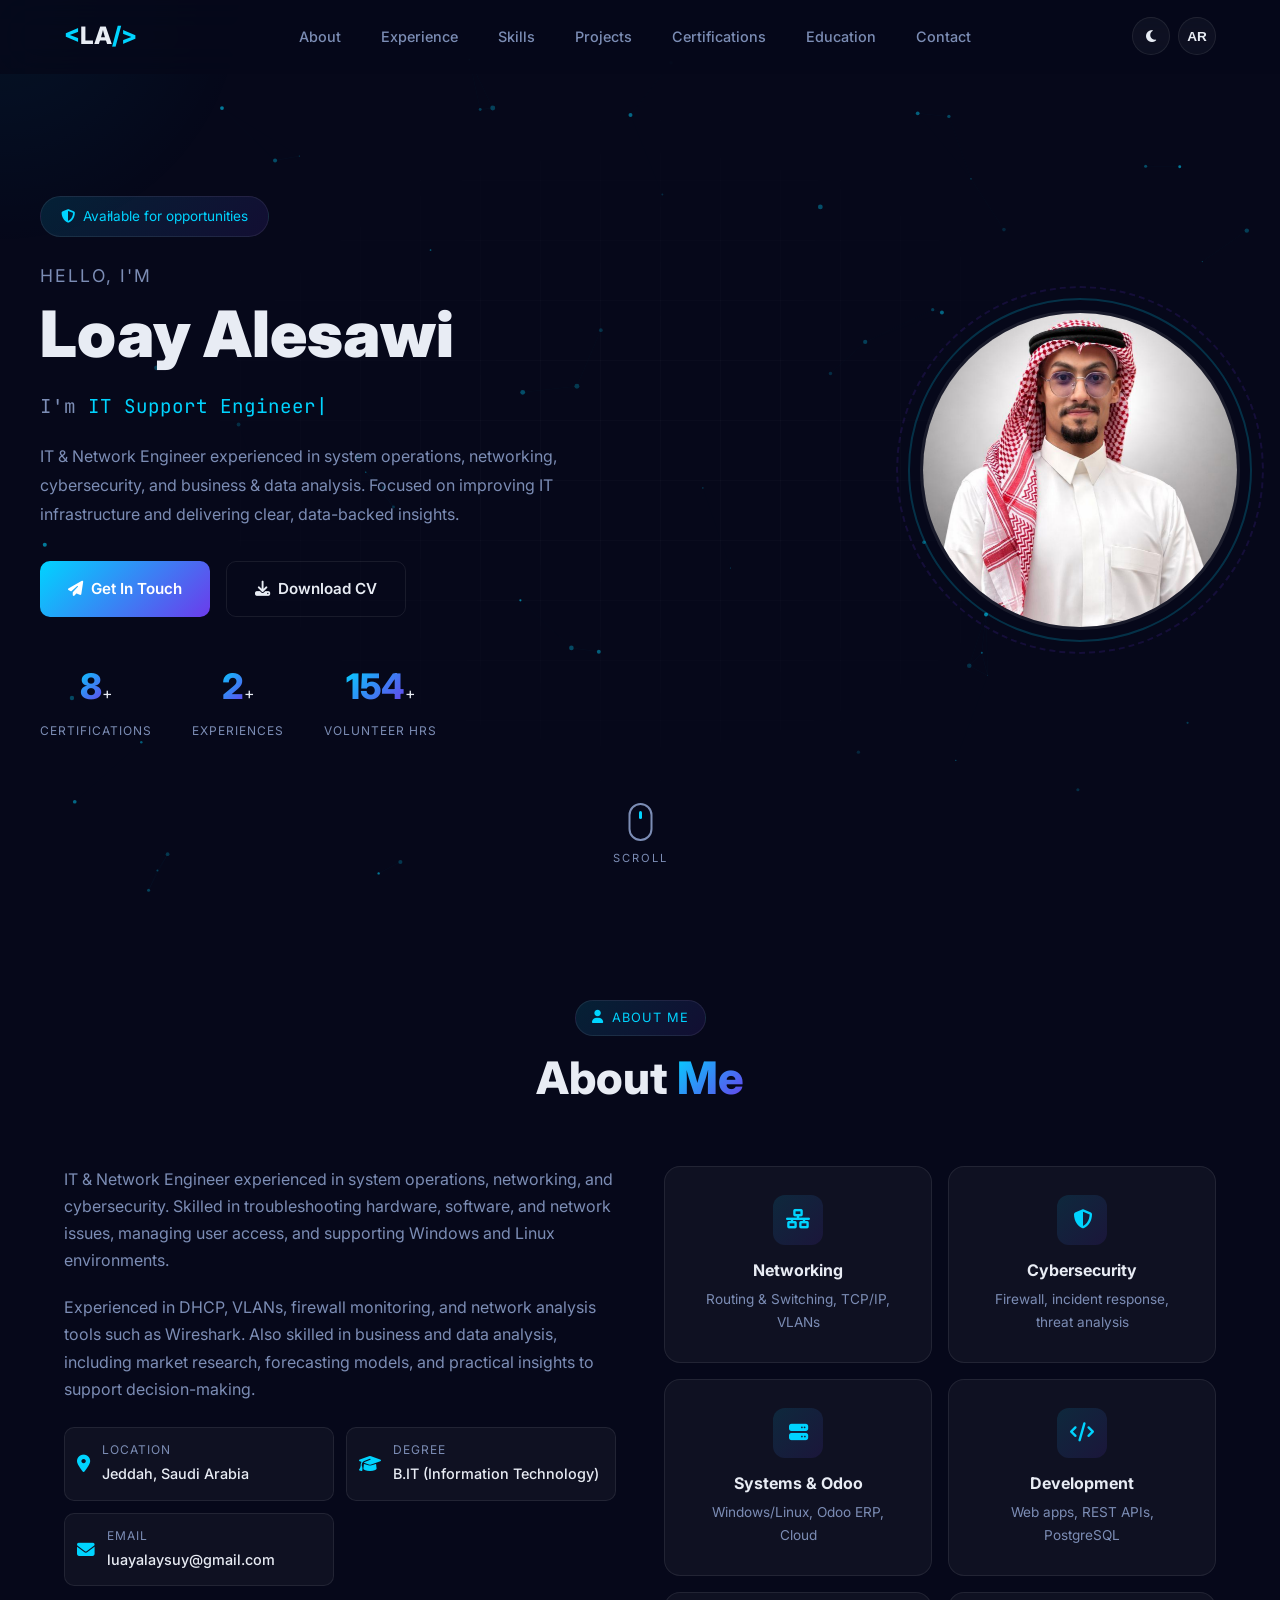
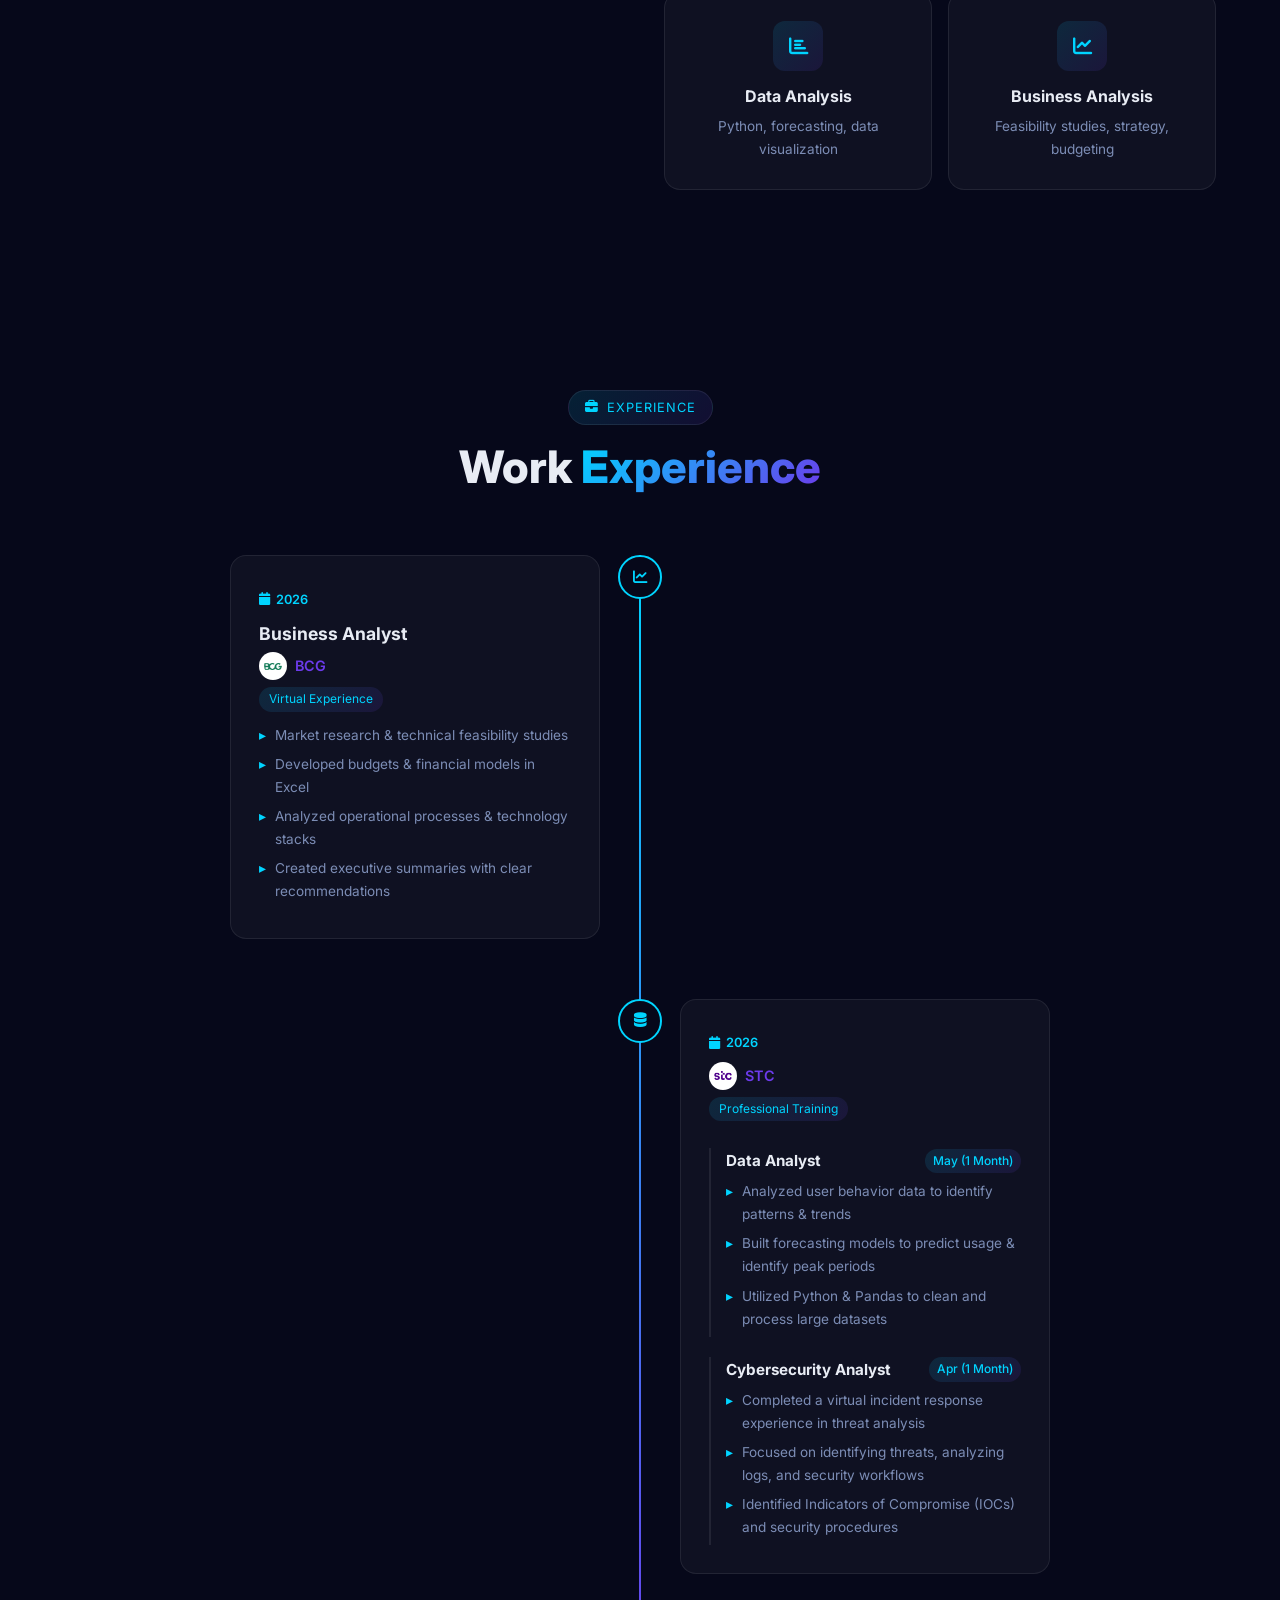
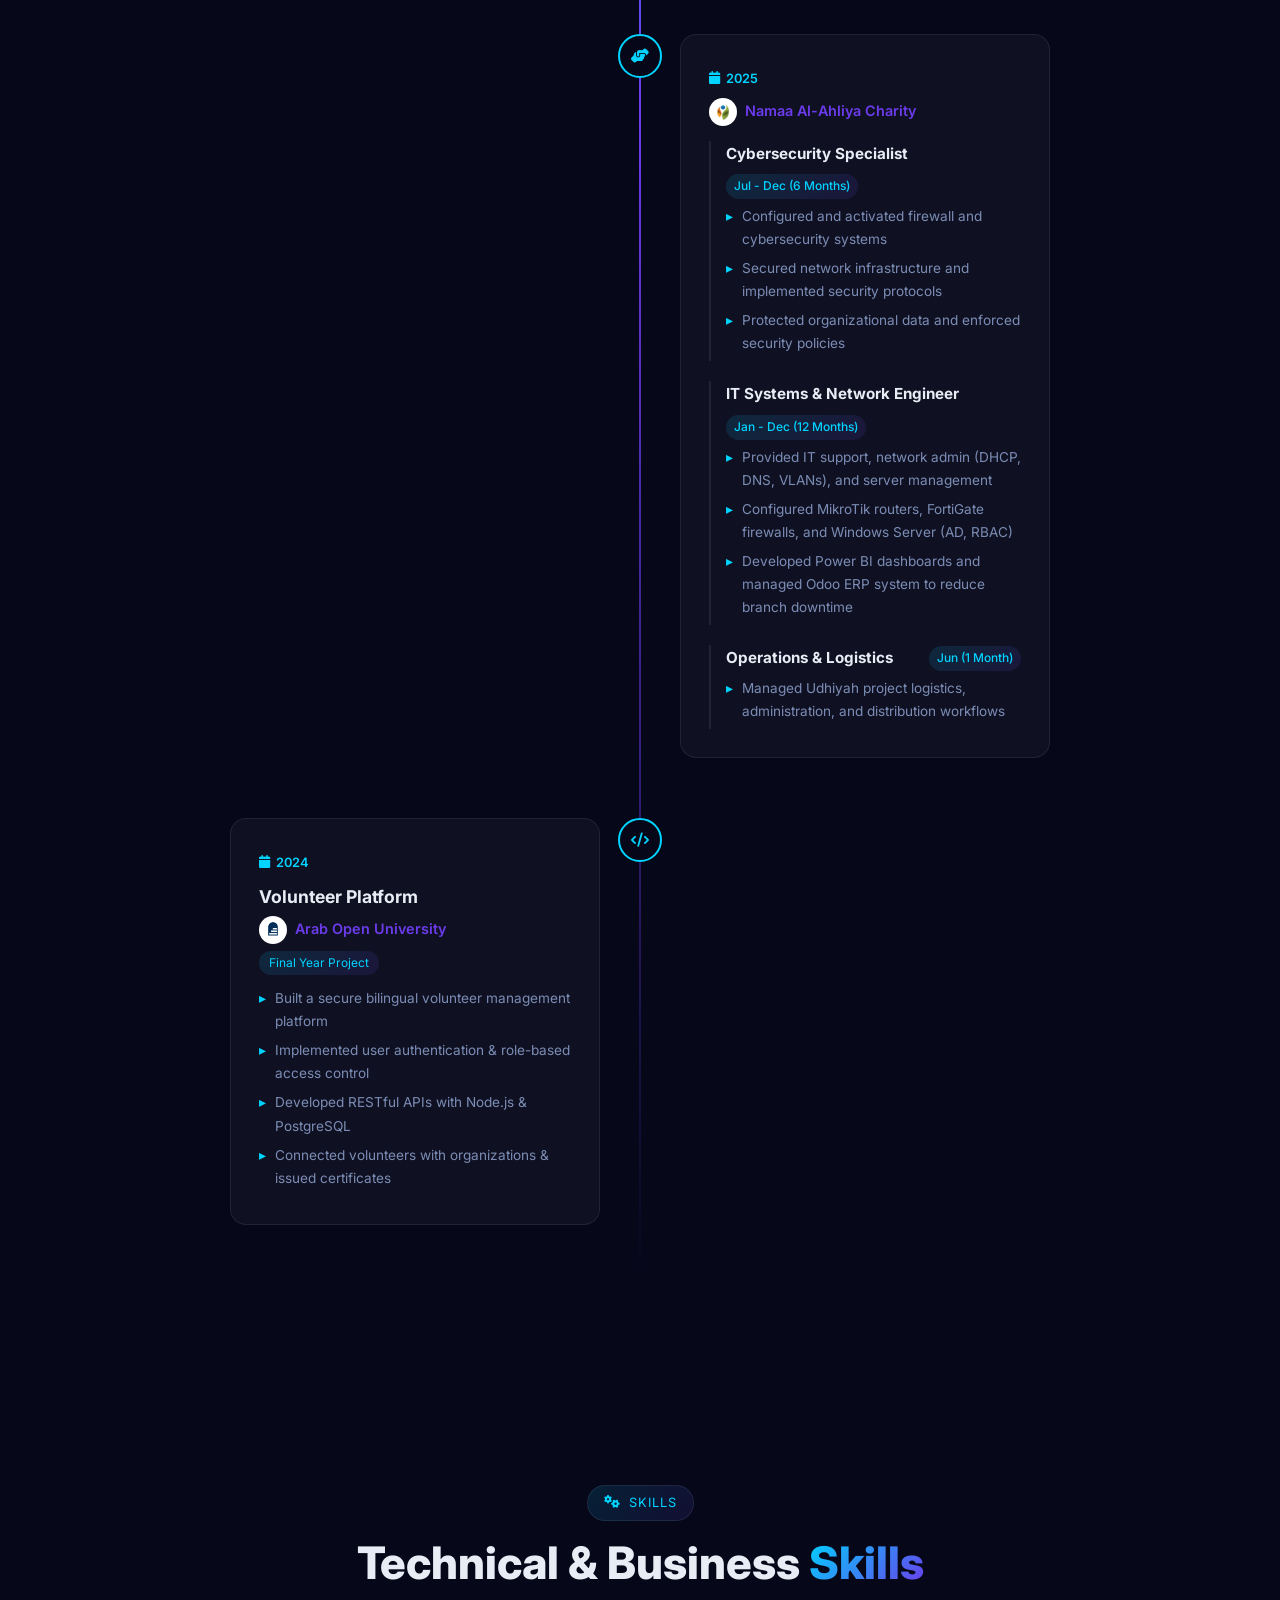
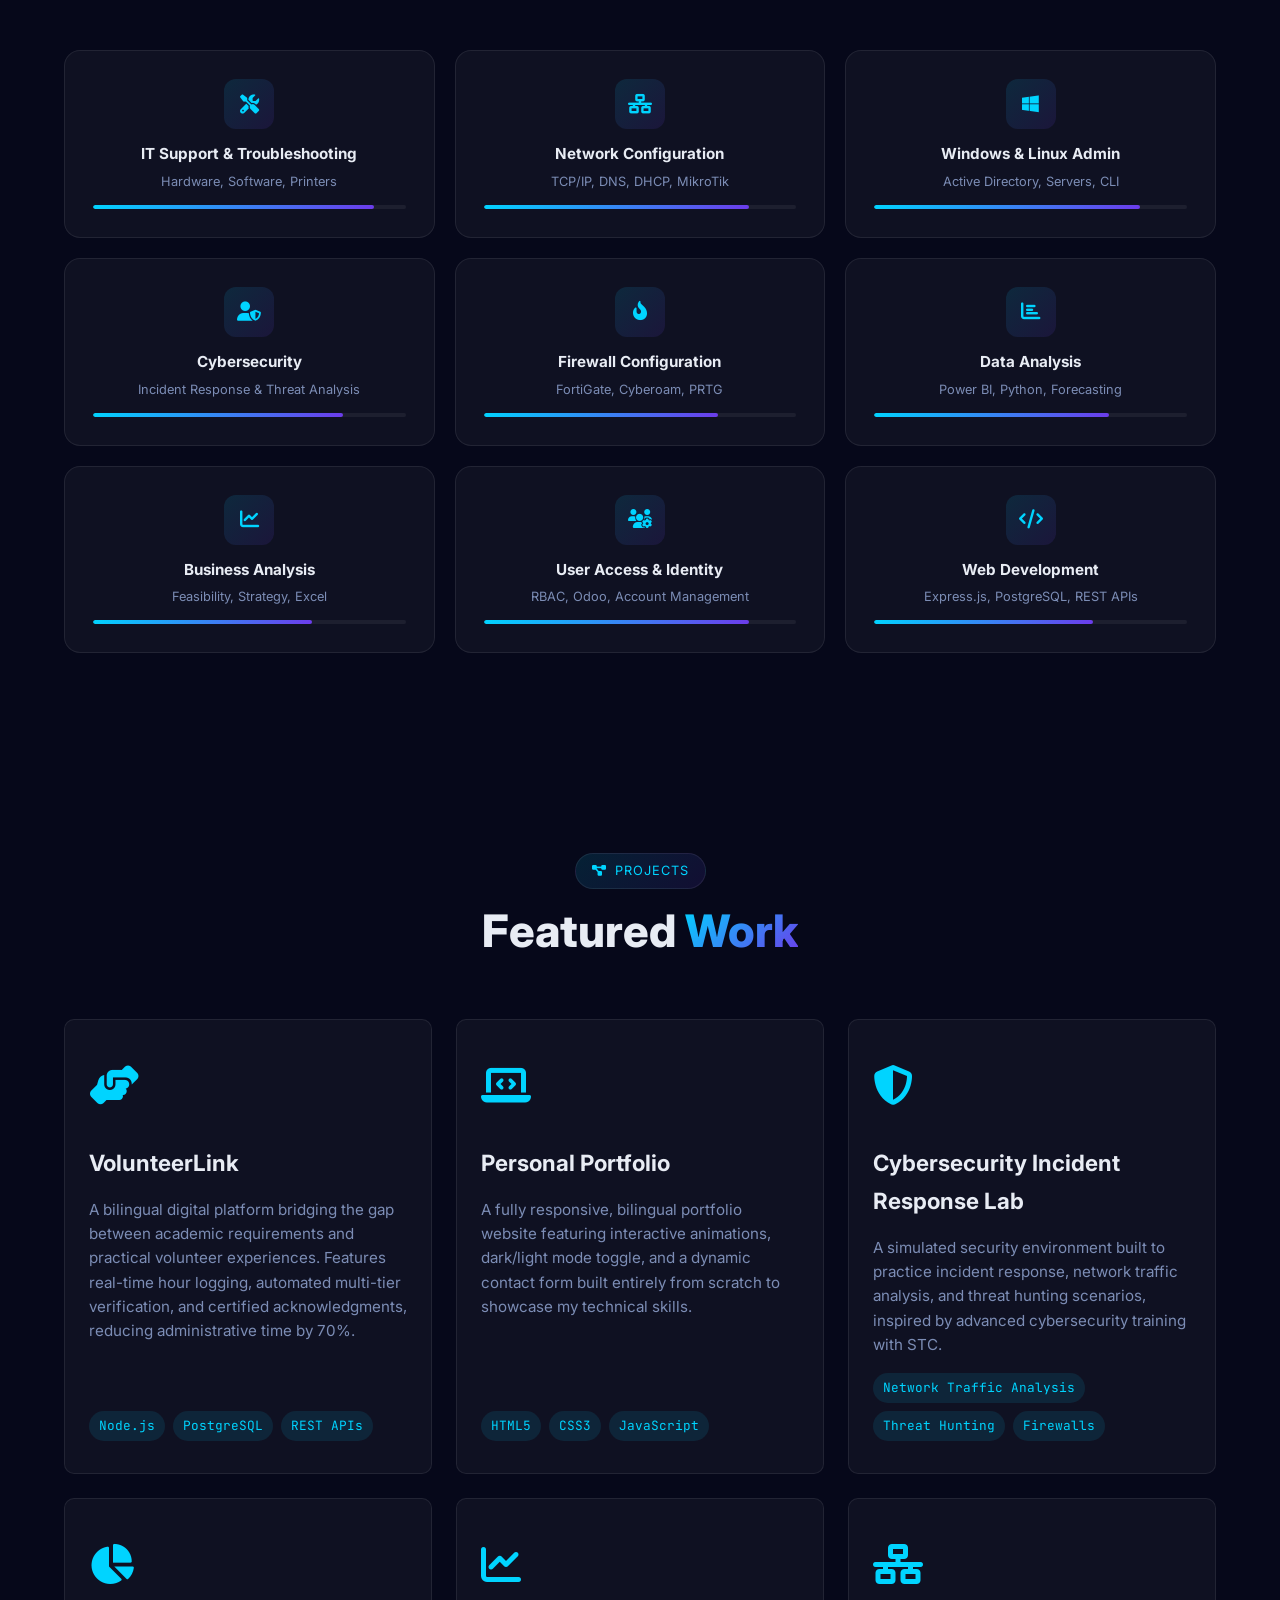
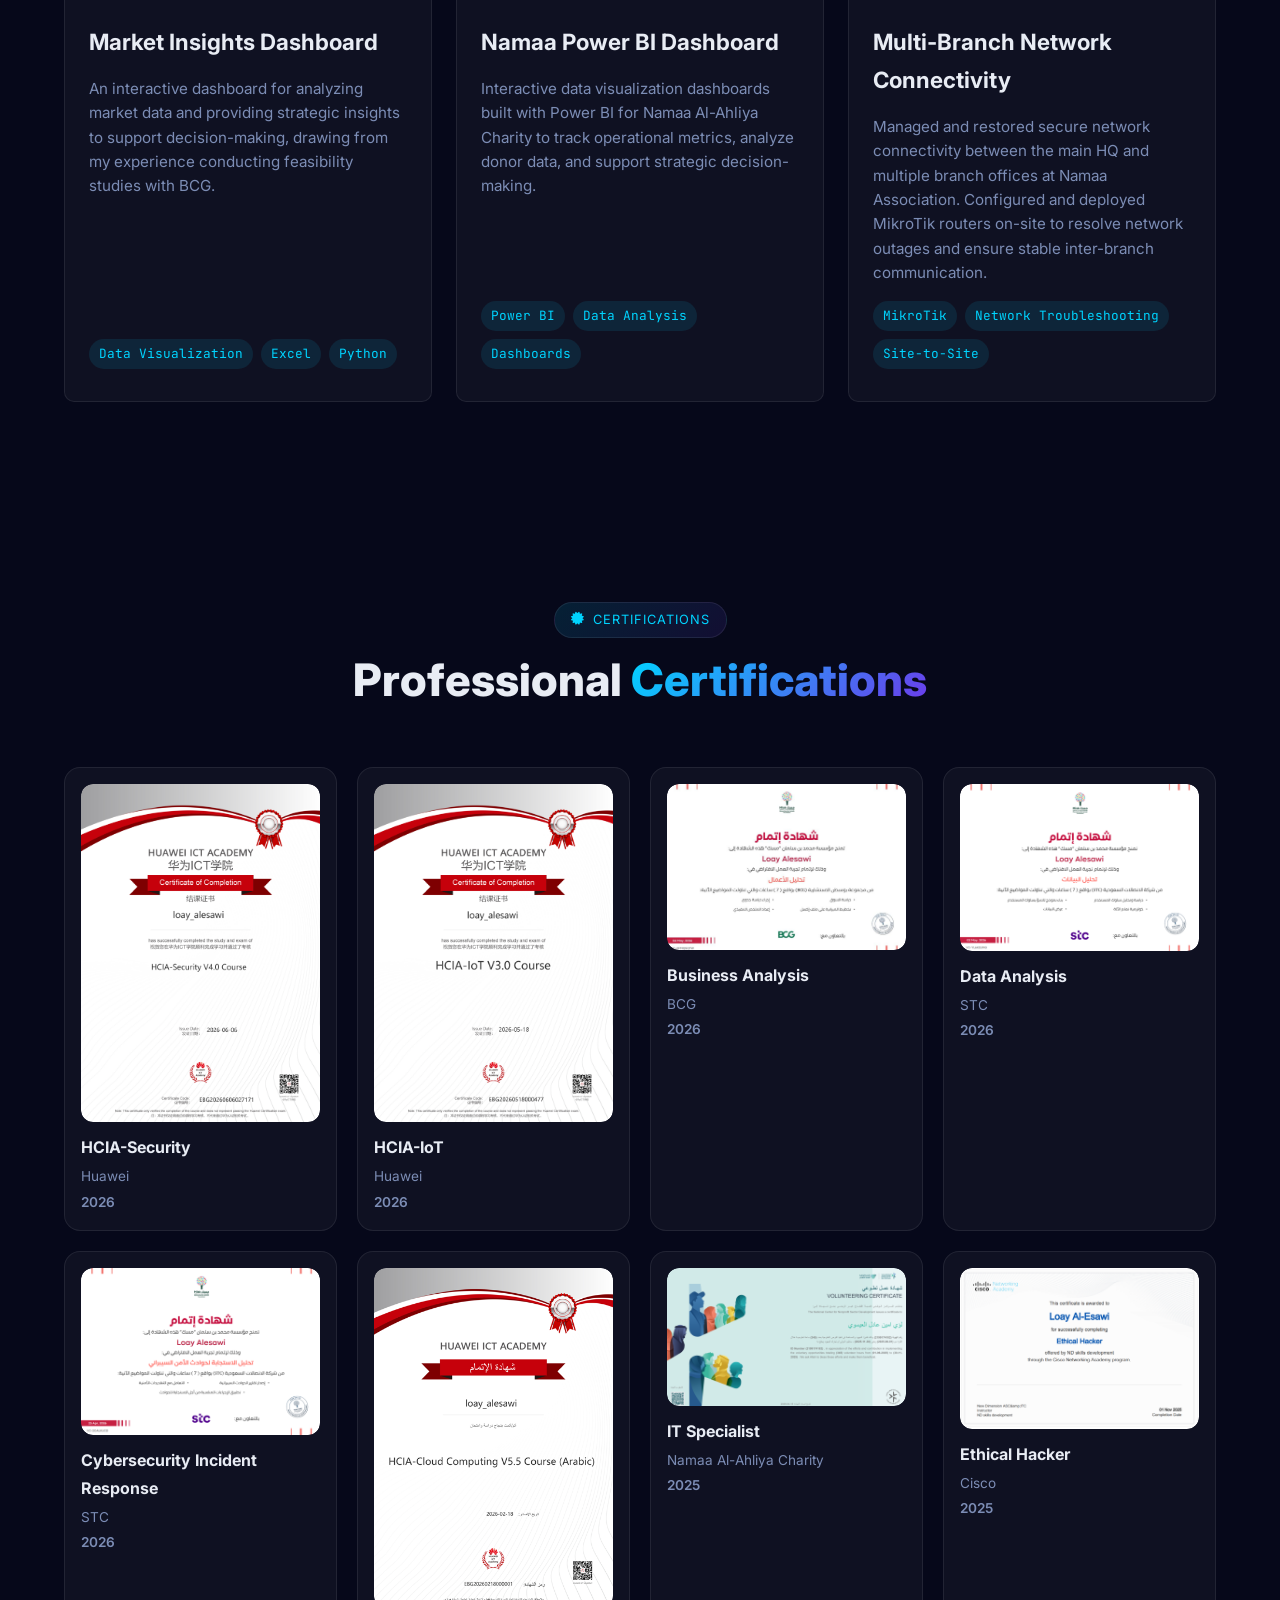
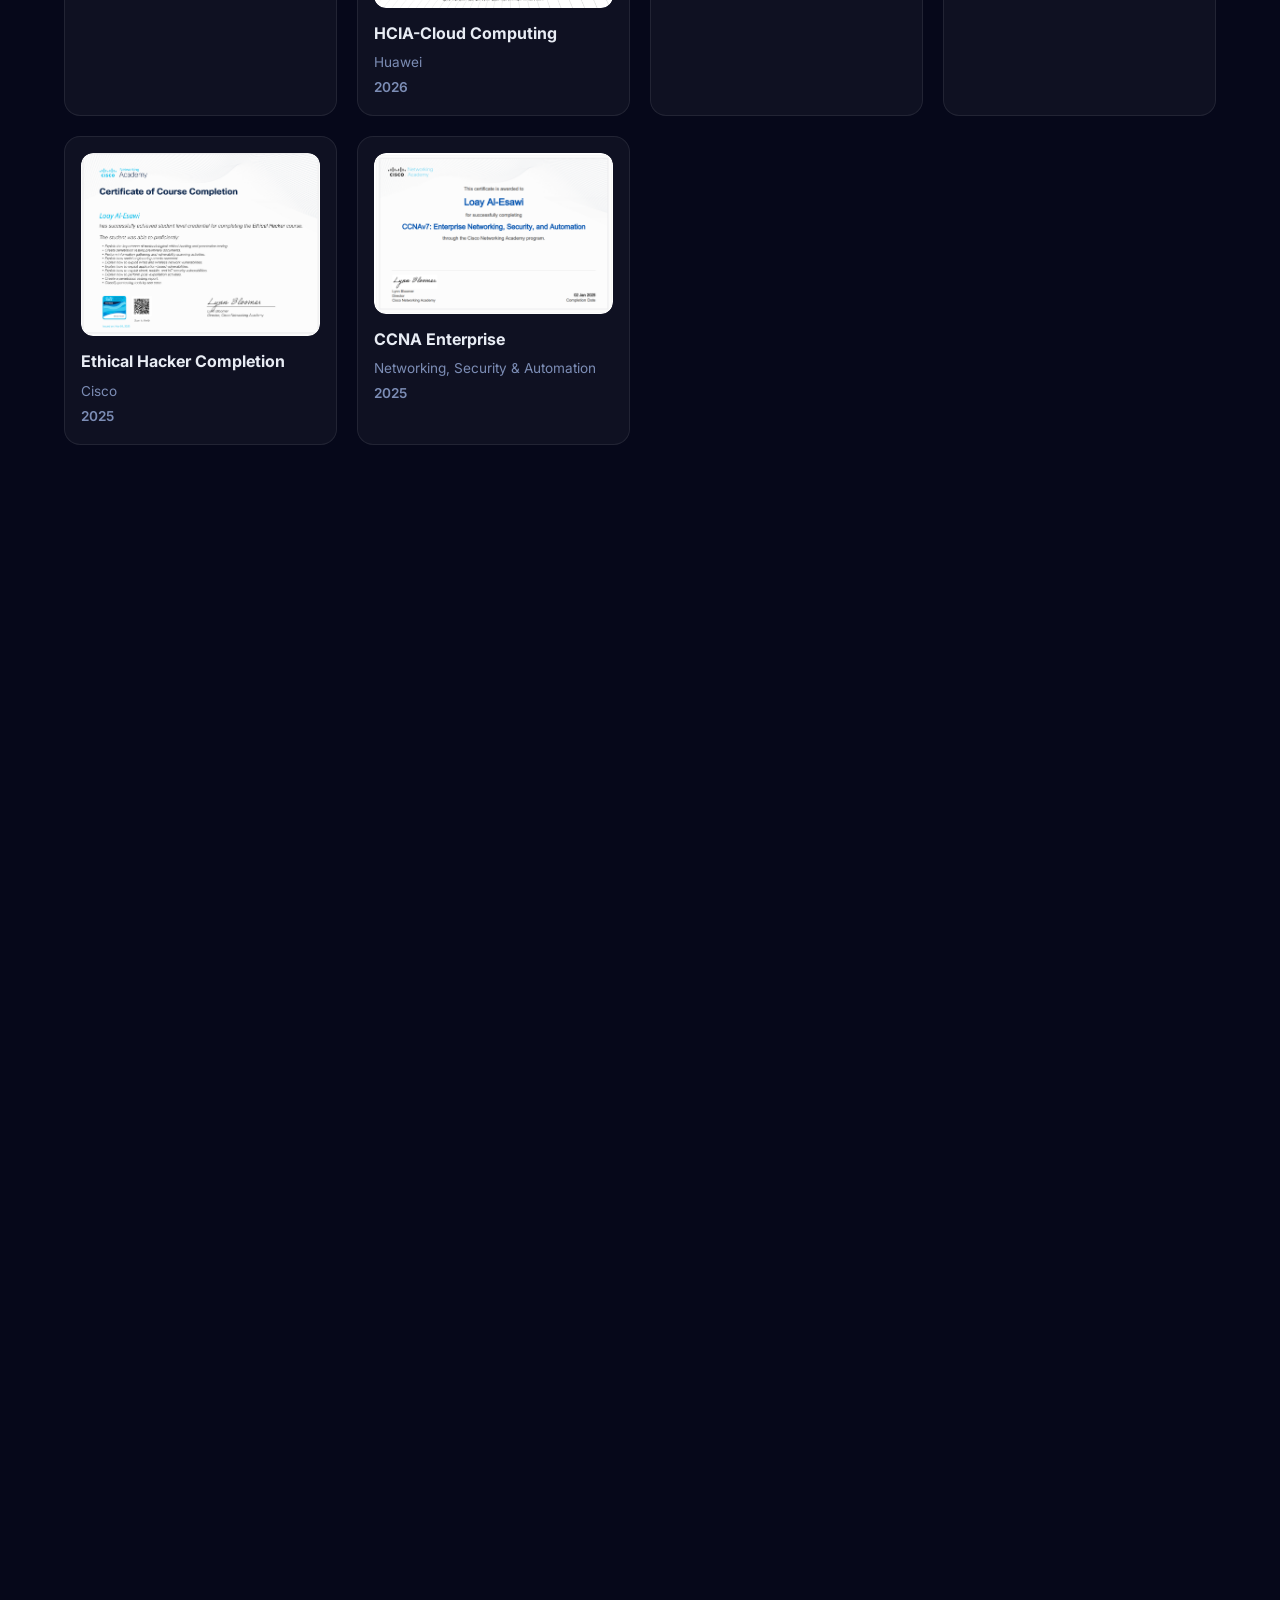
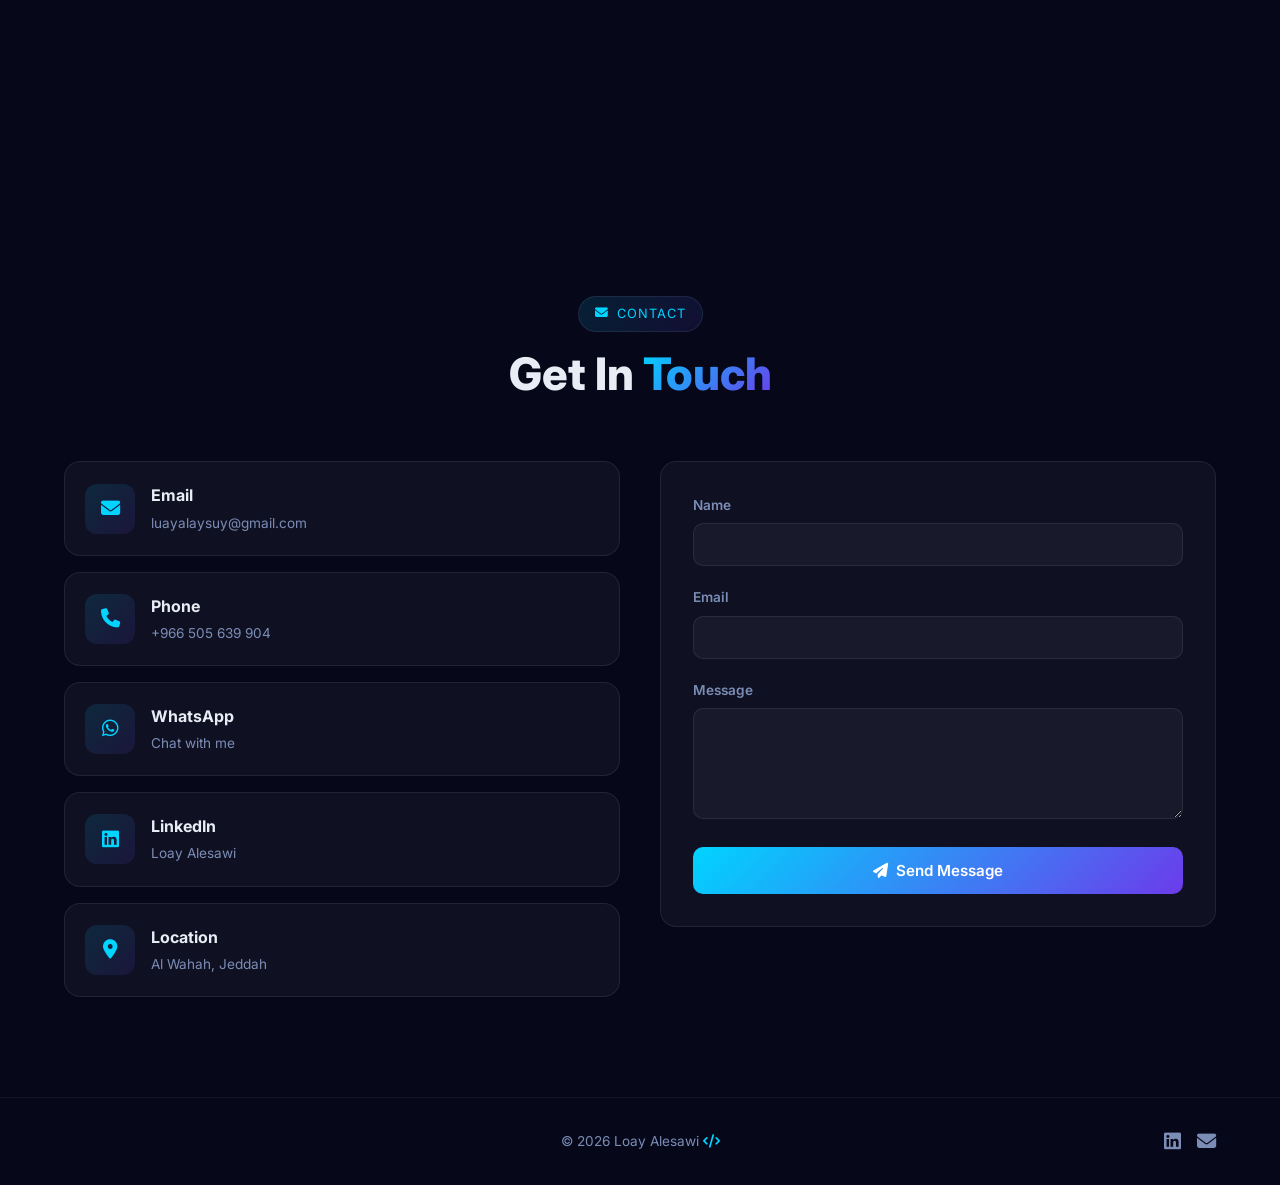
==== commit ffb59c68: "Update IT Specialist title to IT Systems & Network Engineer for Namaa Charity in index.html" ====
--- a/index.html
+++ b/index.html
@@ -187,7 +187,7 @@
             
             <div class="tl-role-item">
               <h4 class="tl-role-title">
-                <span data-en="IT Specialist" data-ar="أخصائي تقنية معلومات">IT Specialist</span>
+                <span data-en="IT Systems & Network Engineer" data-ar="مهندس أنظمة وشبكات">IT Systems & Network Engineer</span>
                 <span class="role-time" data-en="Jan - Dec (12 Months)" data-ar="يناير - ديسمبر (١٢ شهر)">Jan - Dec (12 Months)</span>
               </h4>
               <ul class="tl-det">
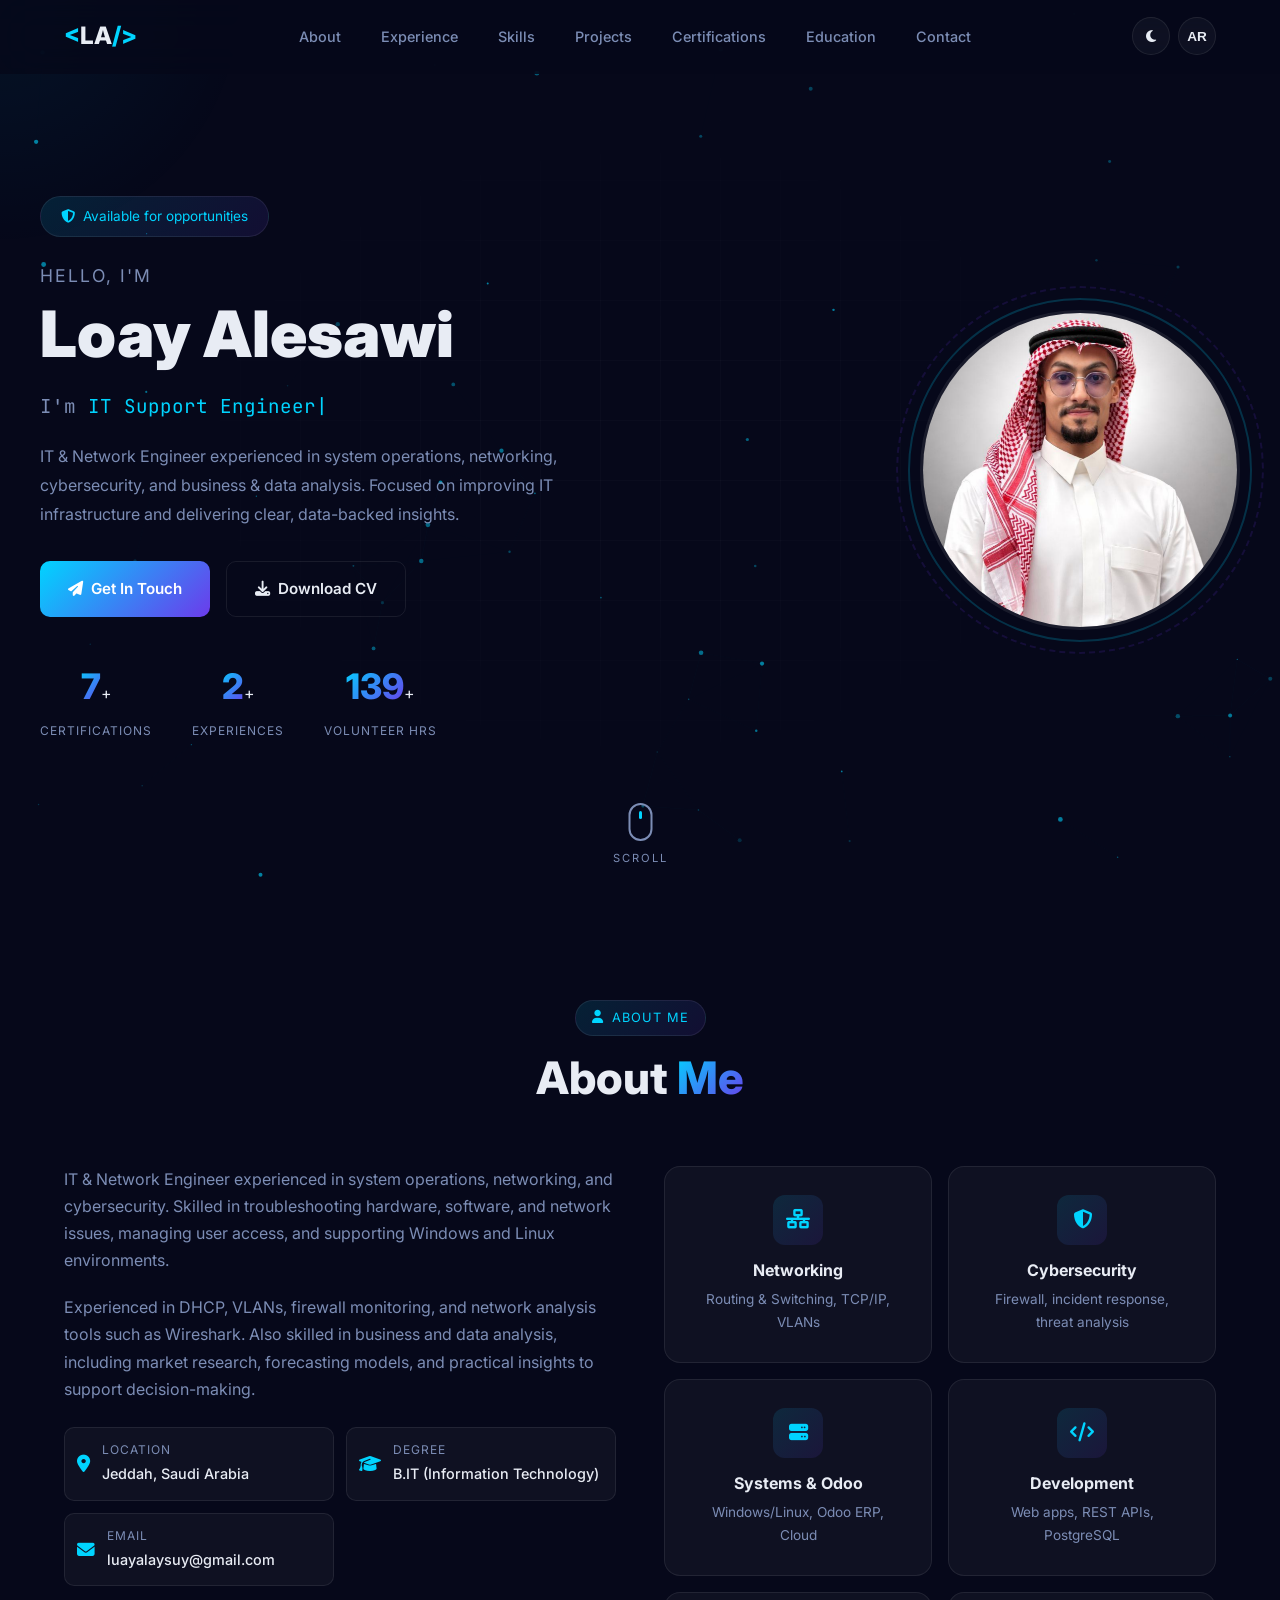
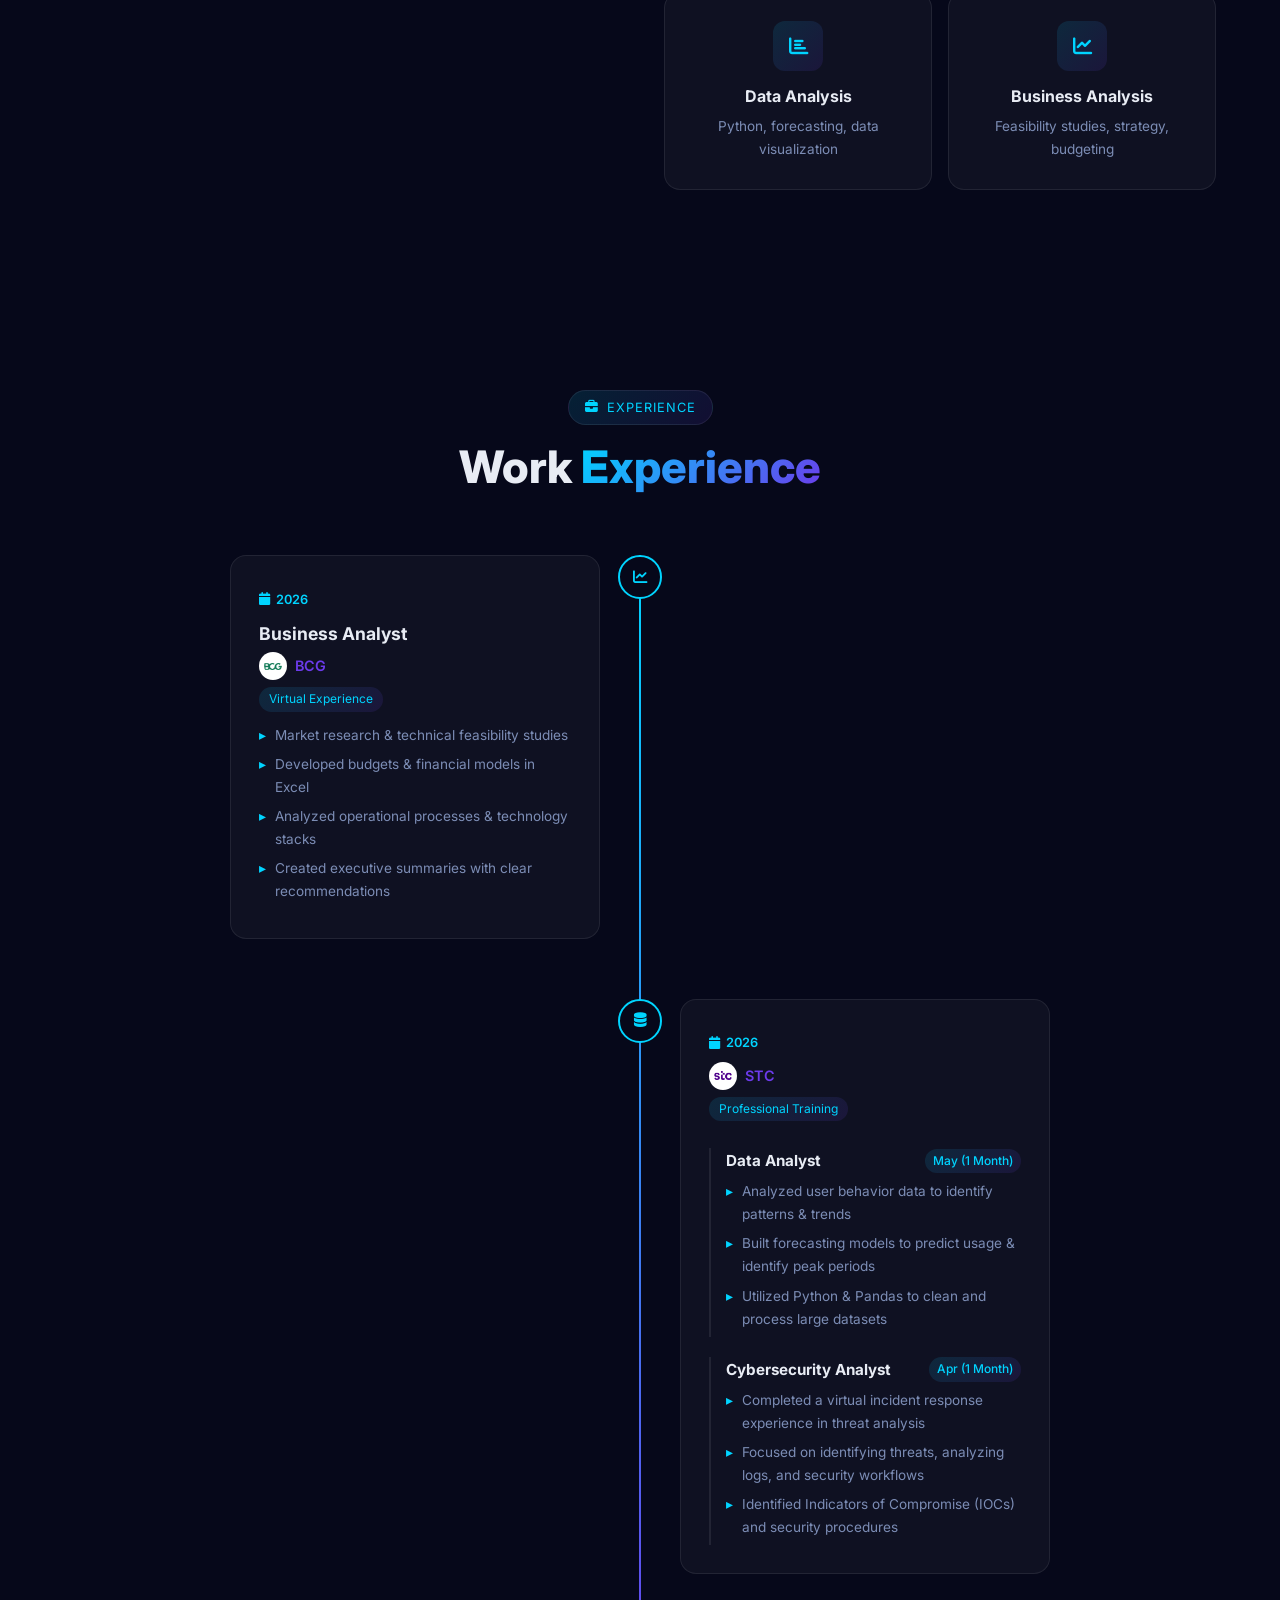
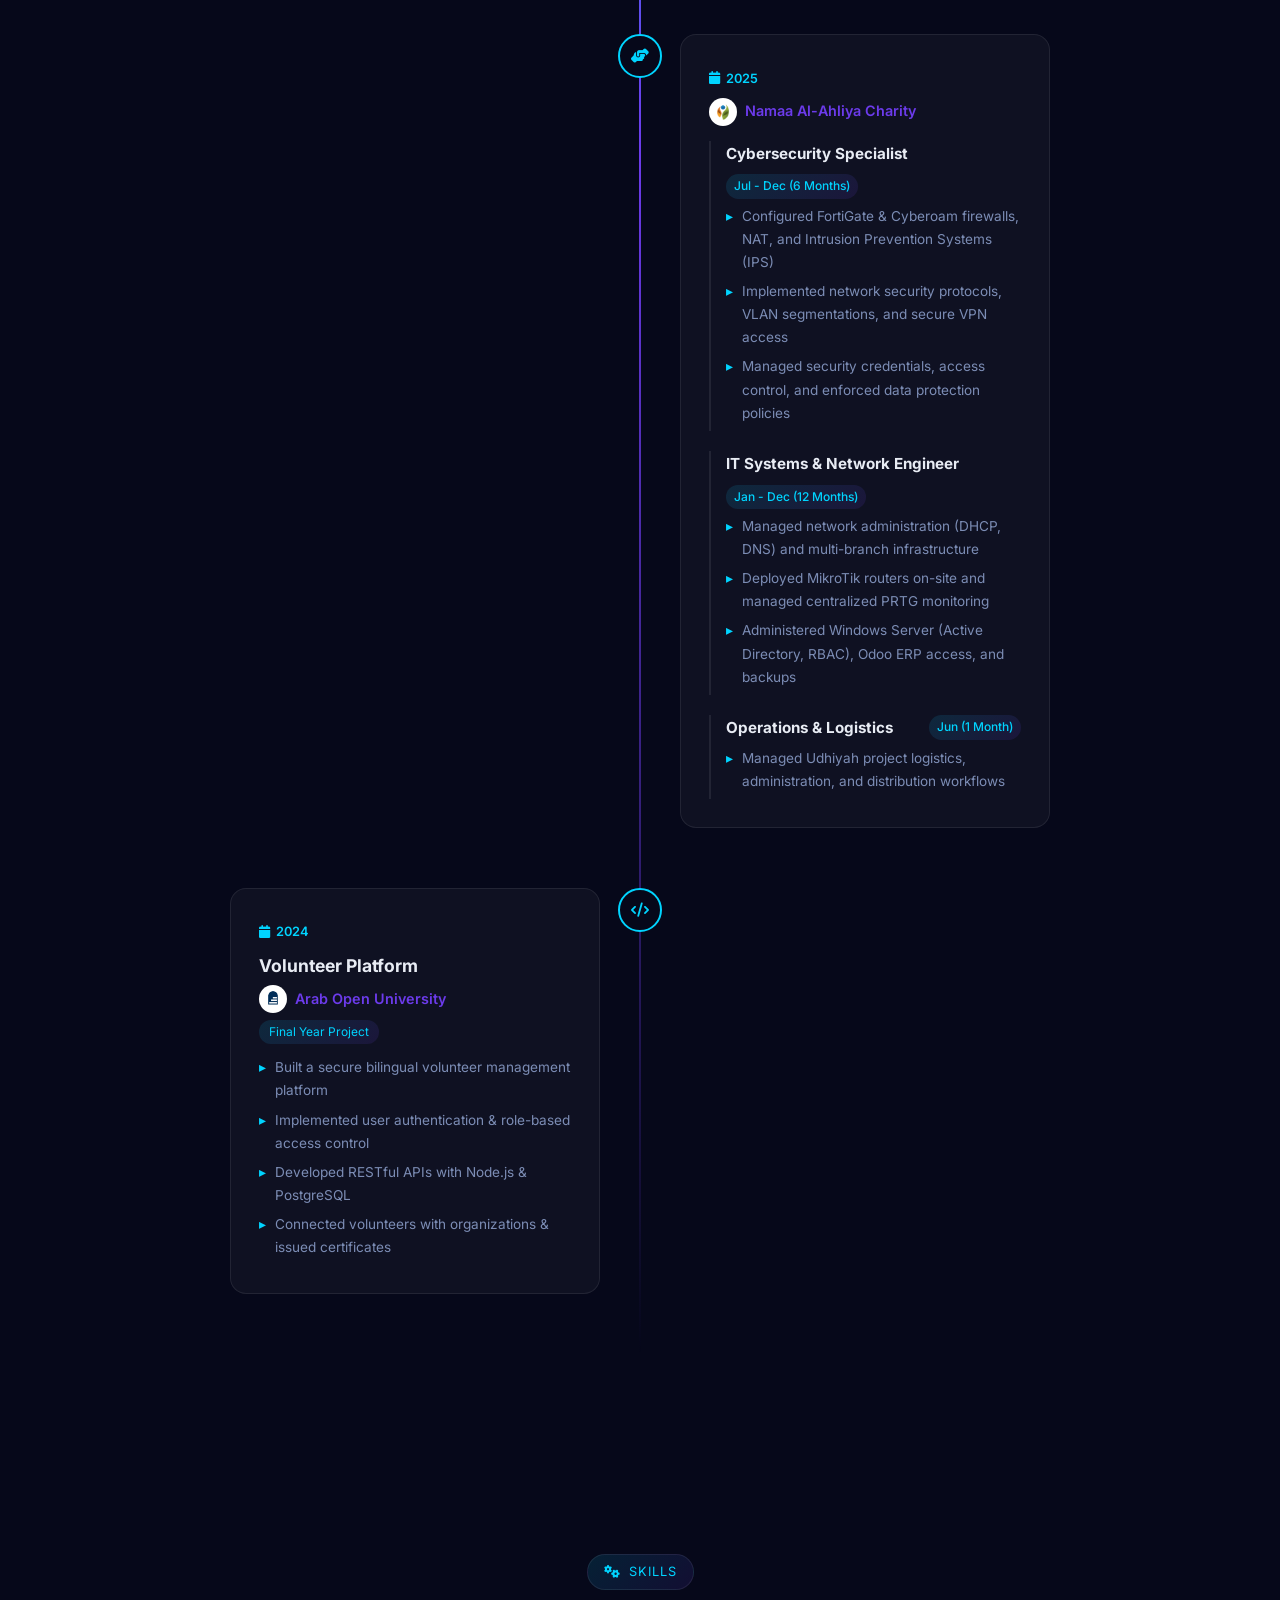
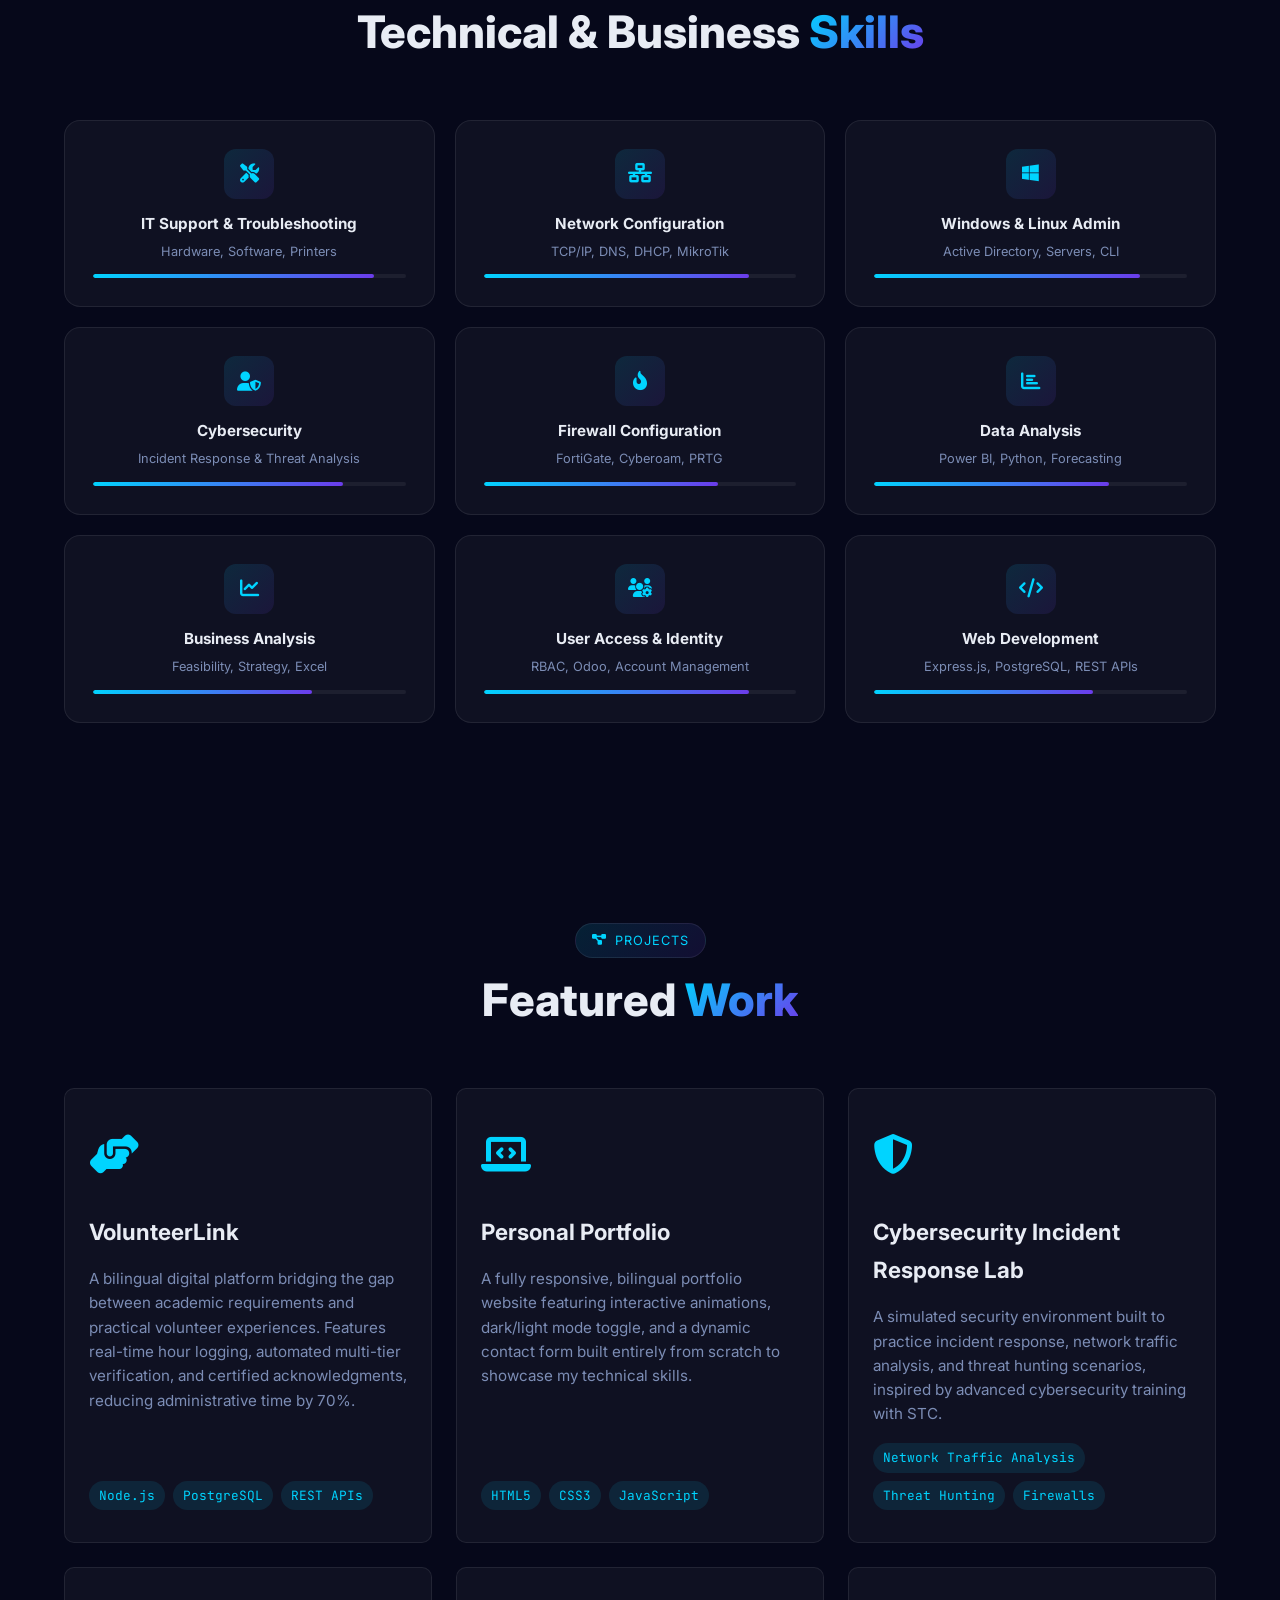
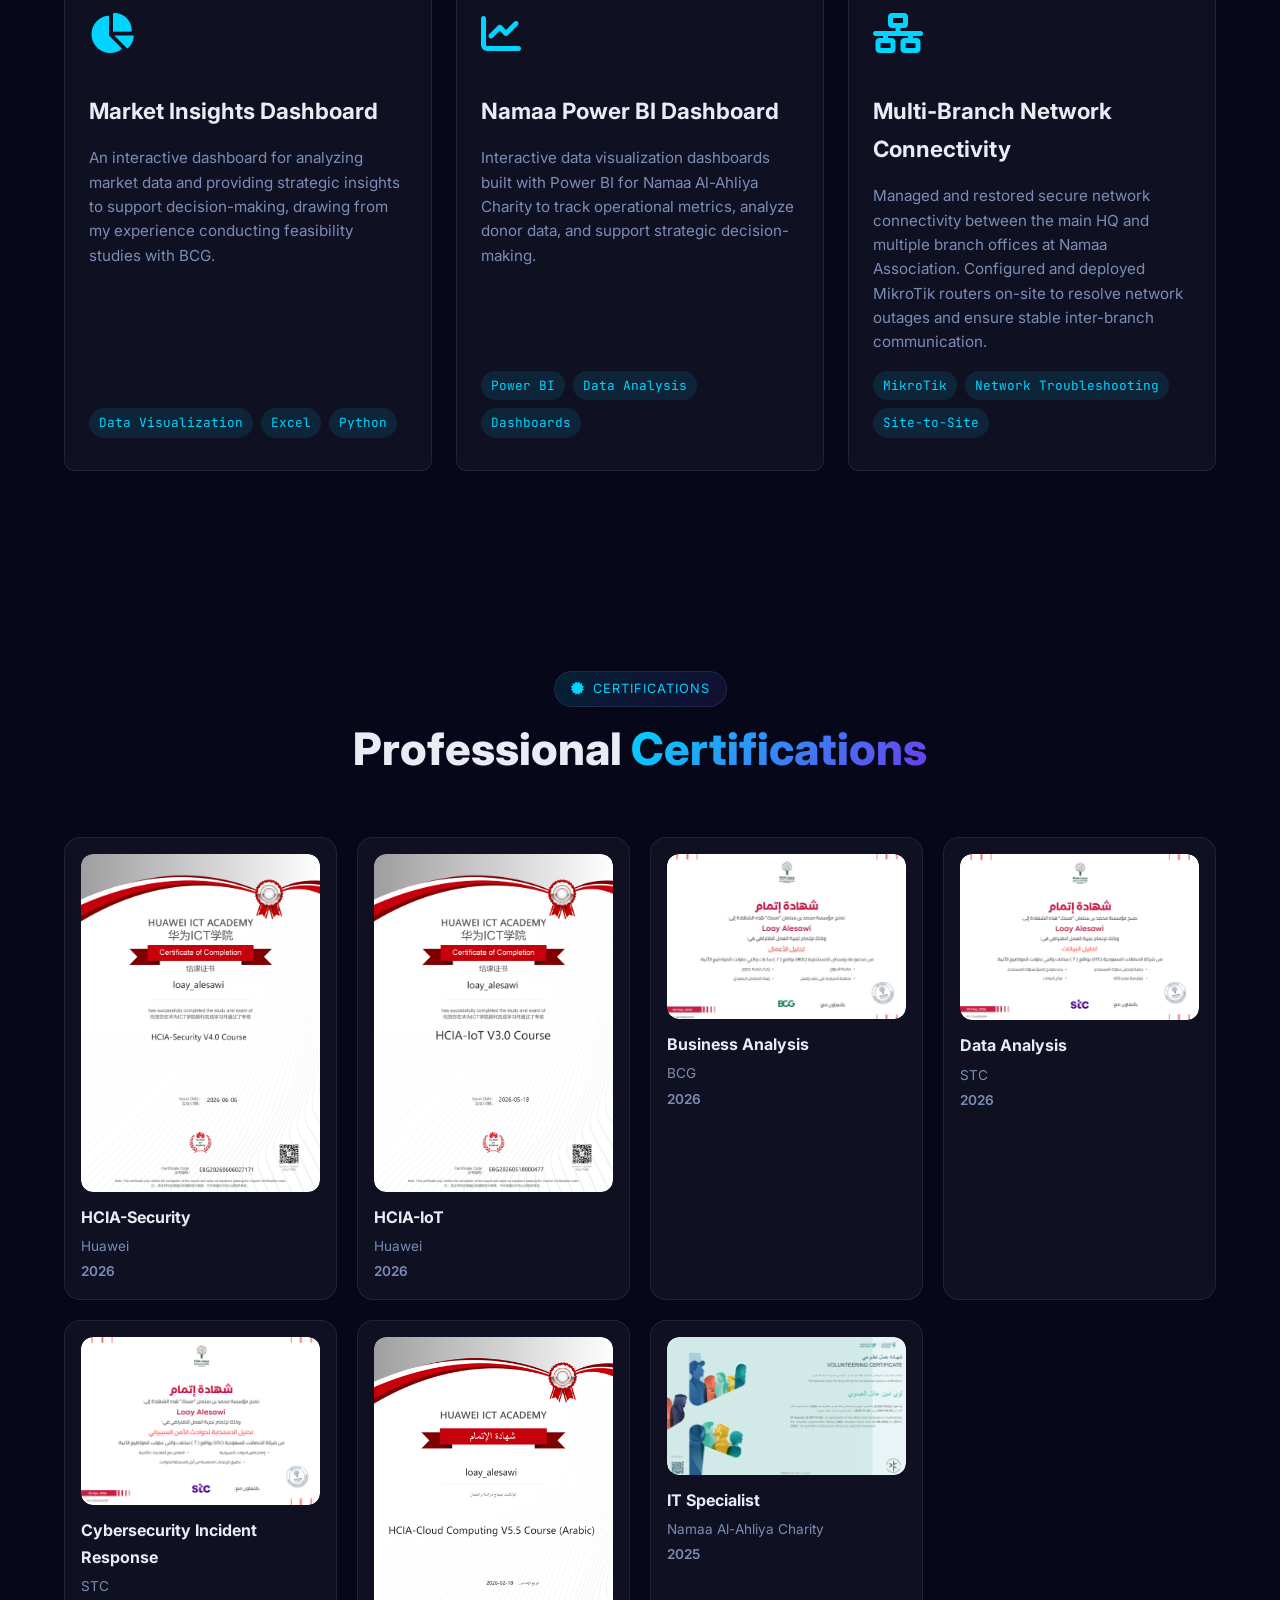
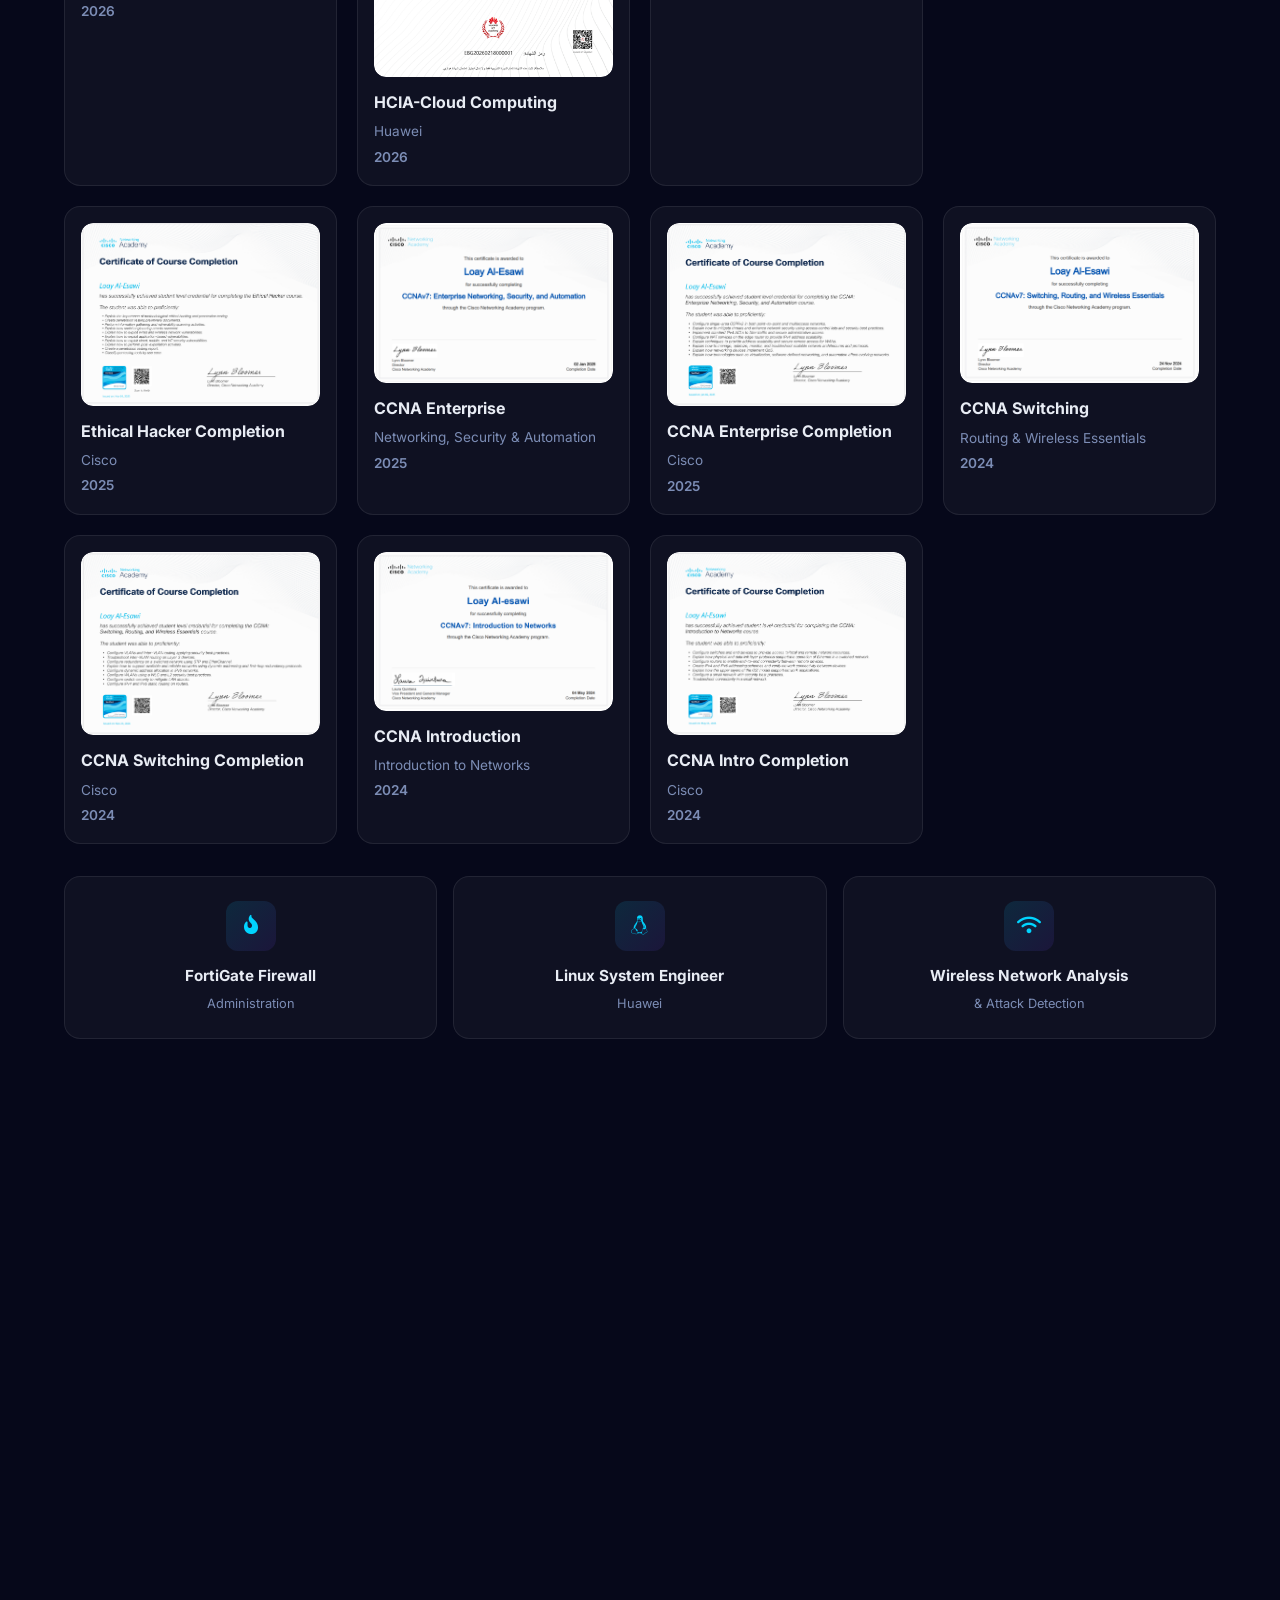
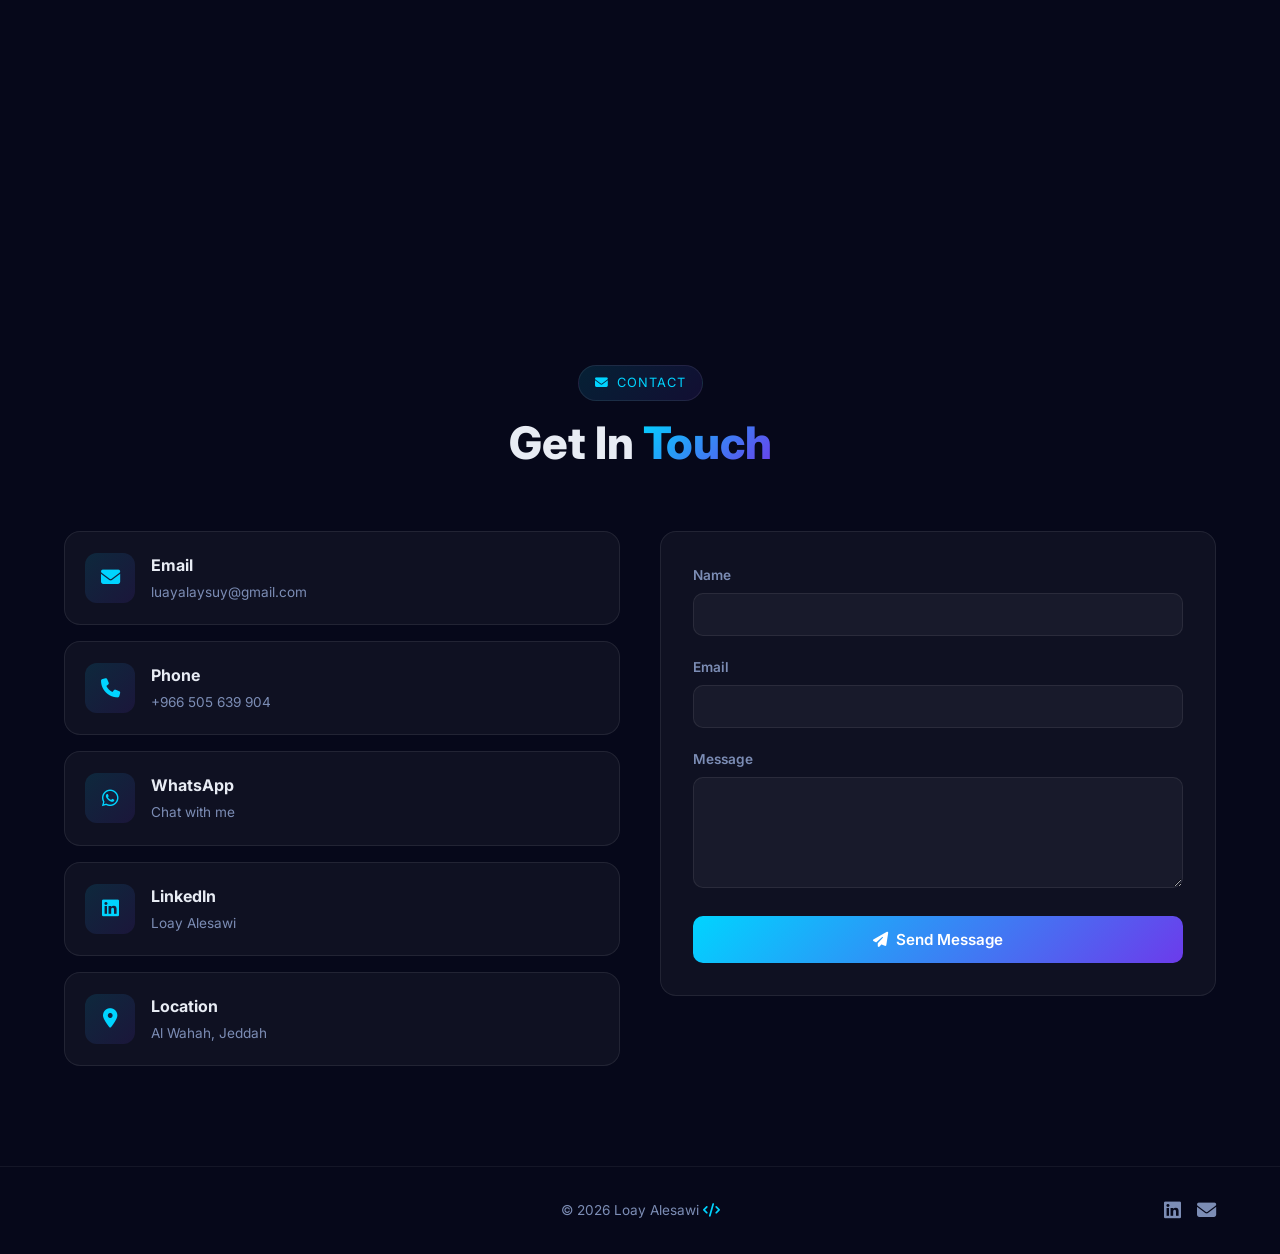
==== commit a1ec046f: "Update Namaa Charity description points with high-impact technical details in Arabic and English" ====
--- a/index.html
+++ b/index.html
@@ -179,9 +179,9 @@
                 <span class="role-time" data-en="Jul - Dec (6 Months)" data-ar="يوليو - ديسمبر (٦ أشهر)">Jul - Dec (6 Months)</span>
               </h4>
               <ul class="tl-det">
-                <li data-en="Configured and activated firewall and cybersecurity systems" data-ar="إعداد وتفعيل أنظمة الجدار الناري والأمن السيبراني">Configured and activated firewall and cybersecurity systems</li>
-                <li data-en="Secured network infrastructure and implemented security protocols" data-ar="تأمين البنية التحتية للشبكة وتطبيق بروتوكولات الأمان">Secured network infrastructure and implemented security protocols</li>
-                <li data-en="Protected organizational data and enforced security policies" data-ar="حماية بيانات المنظمة وتطبيق سياسات الأمان">Protected organizational data and enforced security policies</li>
+                <li data-en="Configured FortiGate & Cyberoam firewalls, NAT, and Intrusion Prevention Systems (IPS)" data-ar="إعداد جدران الحماية (FortiGate & Cyberoam) وسياسات الأمان الـ NAT والـ IPS">Configured FortiGate & Cyberoam firewalls, NAT, and Intrusion Prevention Systems (IPS)</li>
+                <li data-en="Implemented network security protocols, VLAN segmentations, and secure VPN access" data-ar="تأمين البنية التحتية للشبكة وتطبيق الـ VLANs والـ VPN للوصول الآمن">Implemented network security protocols, VLAN segmentations, and secure VPN access</li>
+                <li data-en="Managed security credentials, access control, and enforced data protection policies" data-ar="إدارة الصلاحيات والوصول الأمني وتطبيق سياسات حماية البيانات">Managed security credentials, access control, and enforced data protection policies</li>
               </ul>
             </div>
             
@@ -191,9 +191,9 @@
                 <span class="role-time" data-en="Jan - Dec (12 Months)" data-ar="يناير - ديسمبر (١٢ شهر)">Jan - Dec (12 Months)</span>
               </h4>
               <ul class="tl-det">
-                <li data-en="Provided IT support, network admin (DHCP, DNS, VLANs), and server management" data-ar="تقديم الدعم الفني، وإدارة الشبكة (DHCP, DNS, VLANs)، وإدارة السيرفرات">Provided IT support, network admin (DHCP, DNS, VLANs), and server management</li>
-                <li data-en="Configured MikroTik routers, FortiGate firewalls, and Windows Server (AD, RBAC)" data-ar="إعداد وبرمجة راوترات ميكروتيك، جدار حماية FortiGate، وسيرفر ويندوز (AD, RBAC)">Configured MikroTik routers, FortiGate firewalls, and Windows Server (AD, RBAC)</li>
-                <li data-en="Developed Power BI dashboards and managed Odoo ERP system to reduce branch downtime" data-ar="تطوير لوحات Power BI وإدارة نظام Odoo ERP للحد من وقت التوقف بالفروع">Developed Power BI dashboards and managed Odoo ERP system to reduce branch downtime</li>
+                <li data-en="Managed network administration (DHCP, DNS) and multi-branch infrastructure" data-ar="إدارة الشبكات (DHCP, DNS) والبنية التحتية للفروع المتعددة">Managed network administration (DHCP, DNS) and multi-branch infrastructure</li>
+                <li data-en="Deployed MikroTik routers on-site and managed centralized PRTG monitoring" data-ar="تركيب وبرمجة راوترات MikroTik ميدانياً وإدارة نظام المراقبة المركزي (PRTG)">Deployed MikroTik routers on-site and managed centralized PRTG monitoring</li>
+                <li data-en="Administered Windows Server (Active Directory, RBAC), Odoo ERP access, and backups" data-ar="إدارة خوادم Windows Server (Active Directory, RBAC)، وصلاحيات Odoo ERP، والنسخ الاحتياطي">Administered Windows Server (Active Directory, RBAC), Odoo ERP access, and backups</li>
               </ul>
             </div>
 
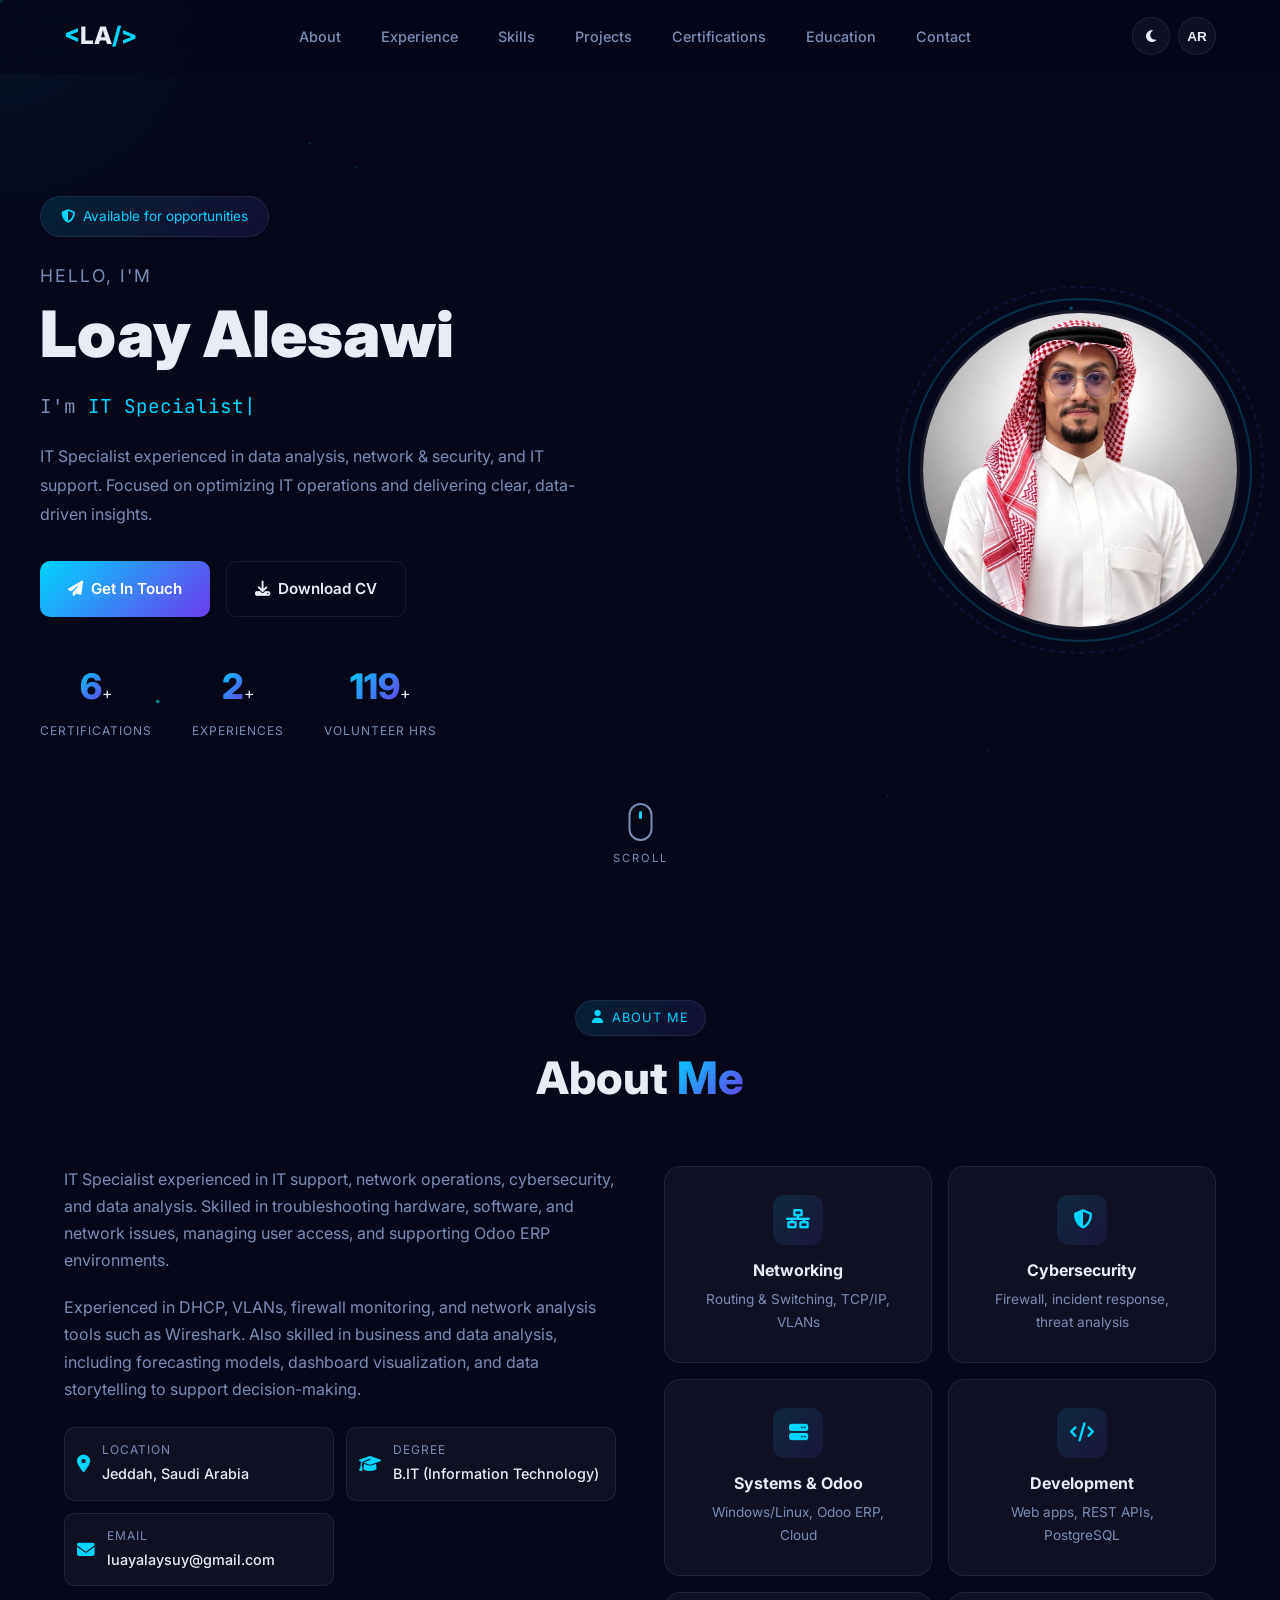
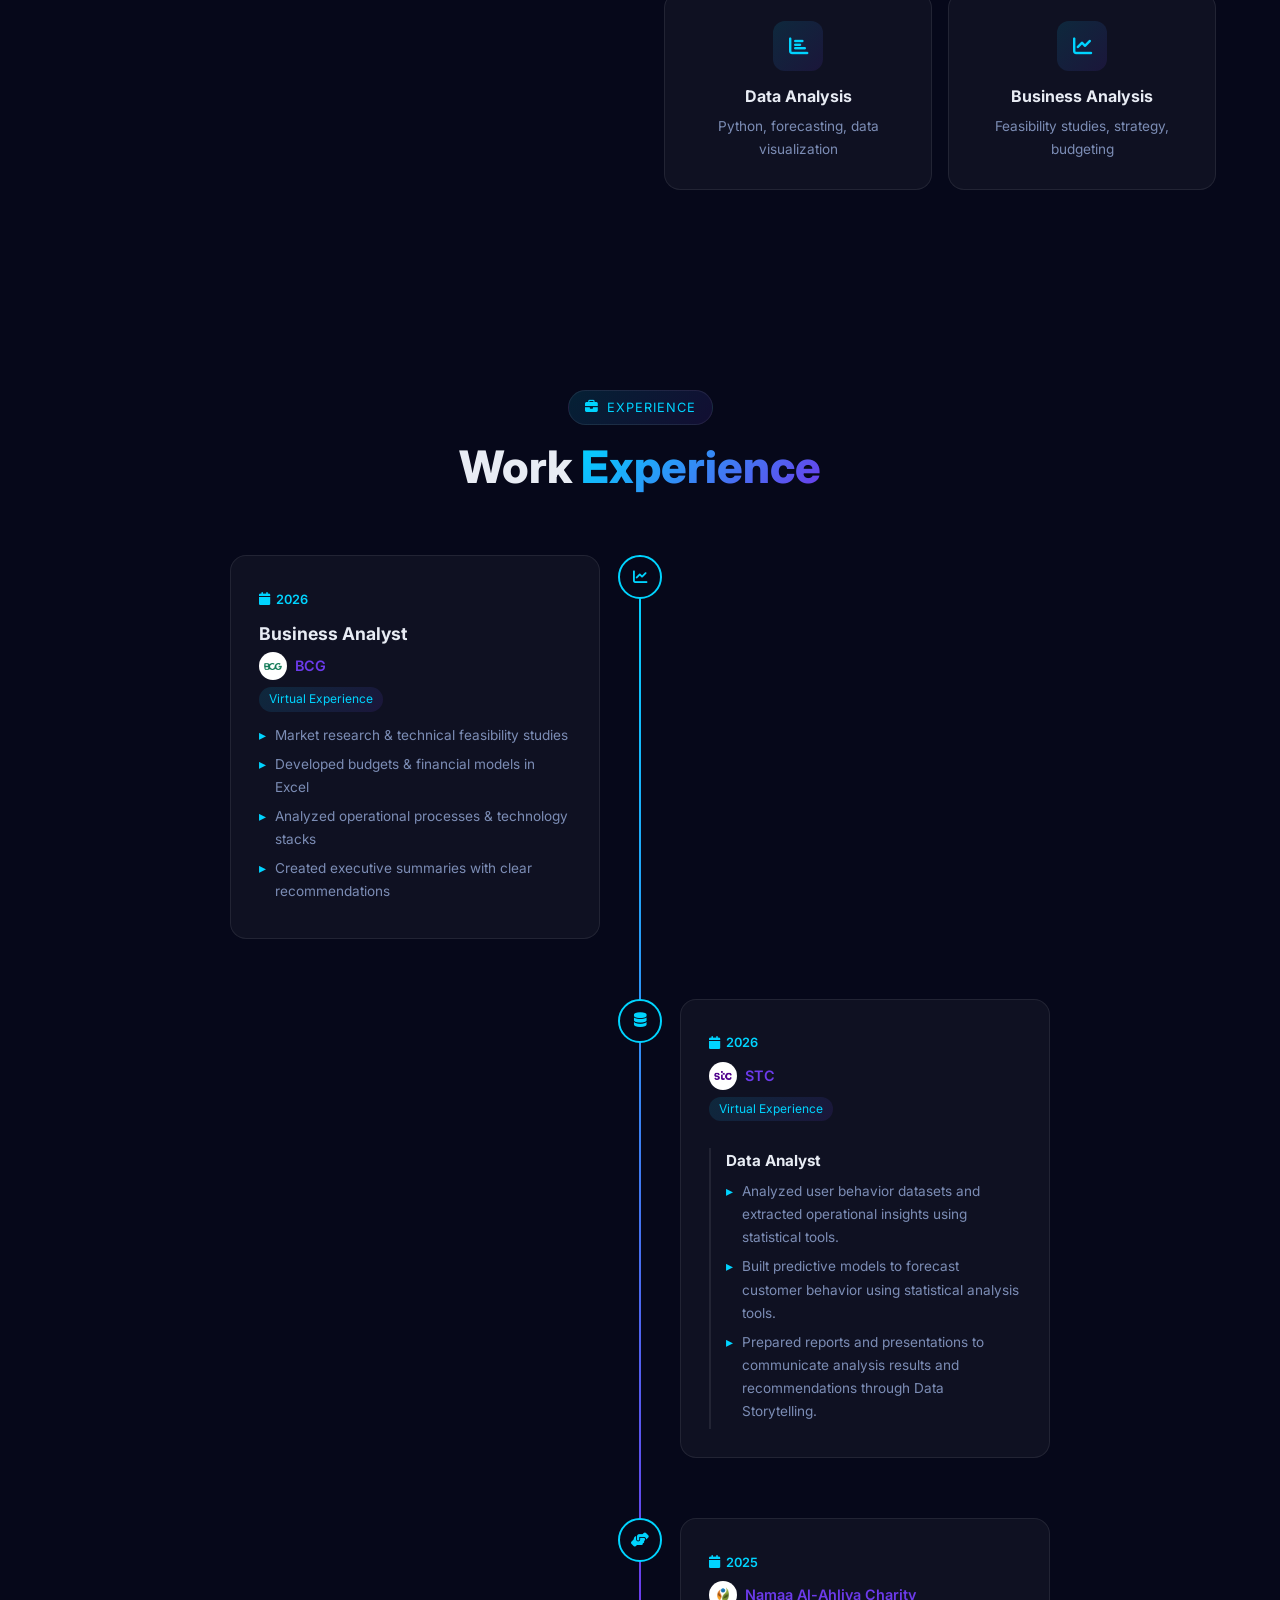
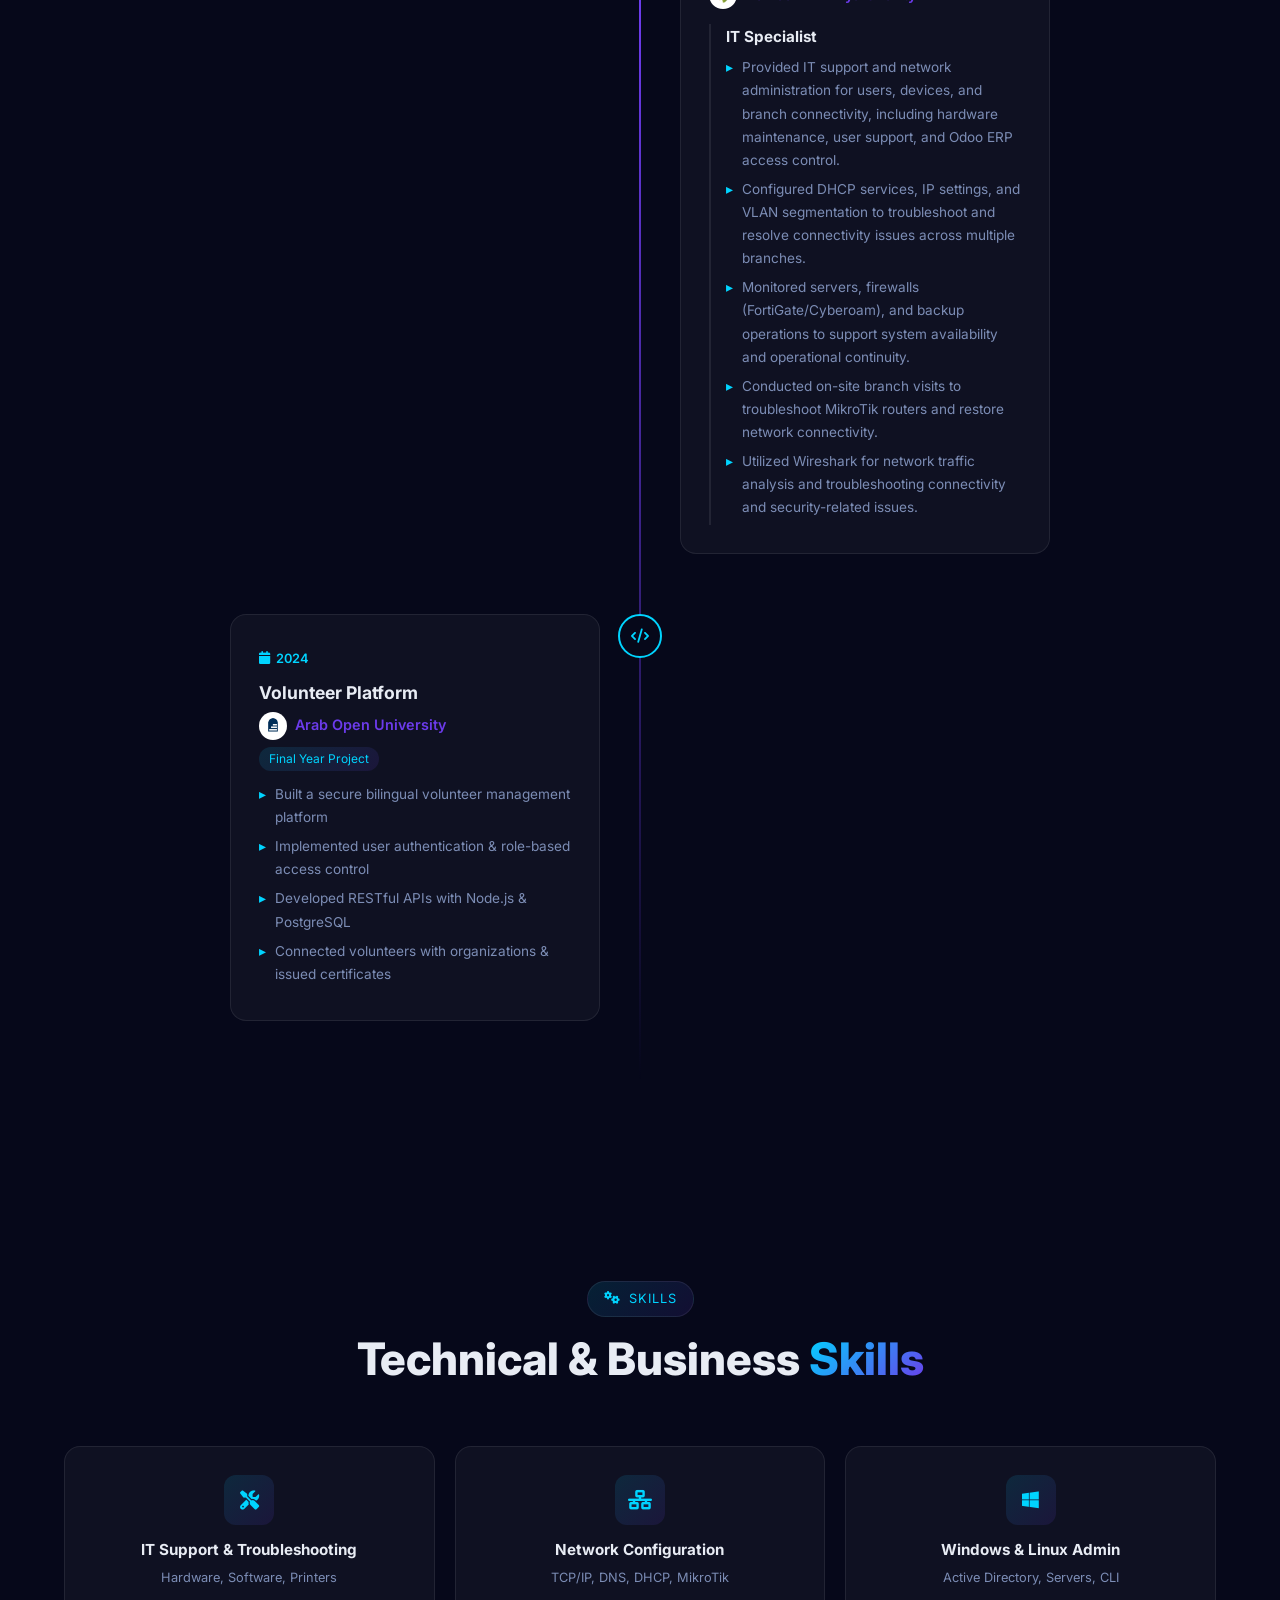
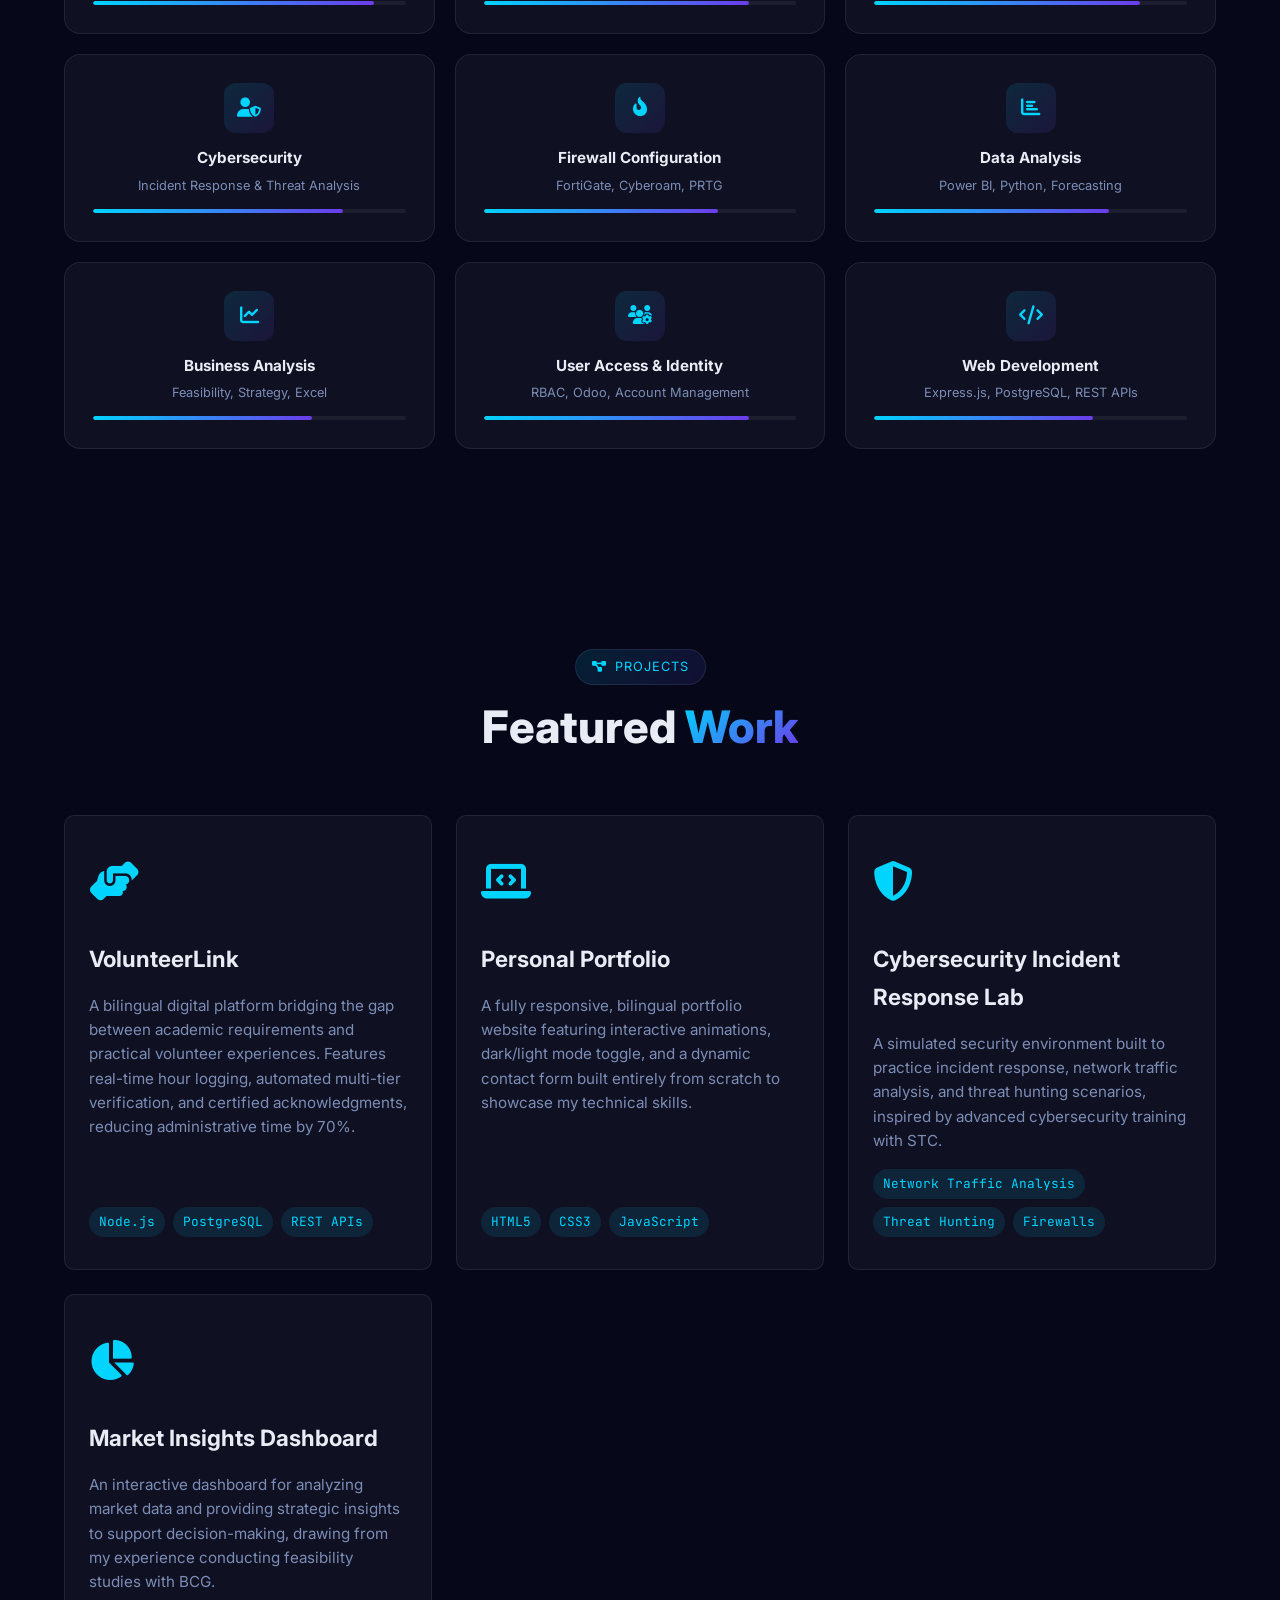
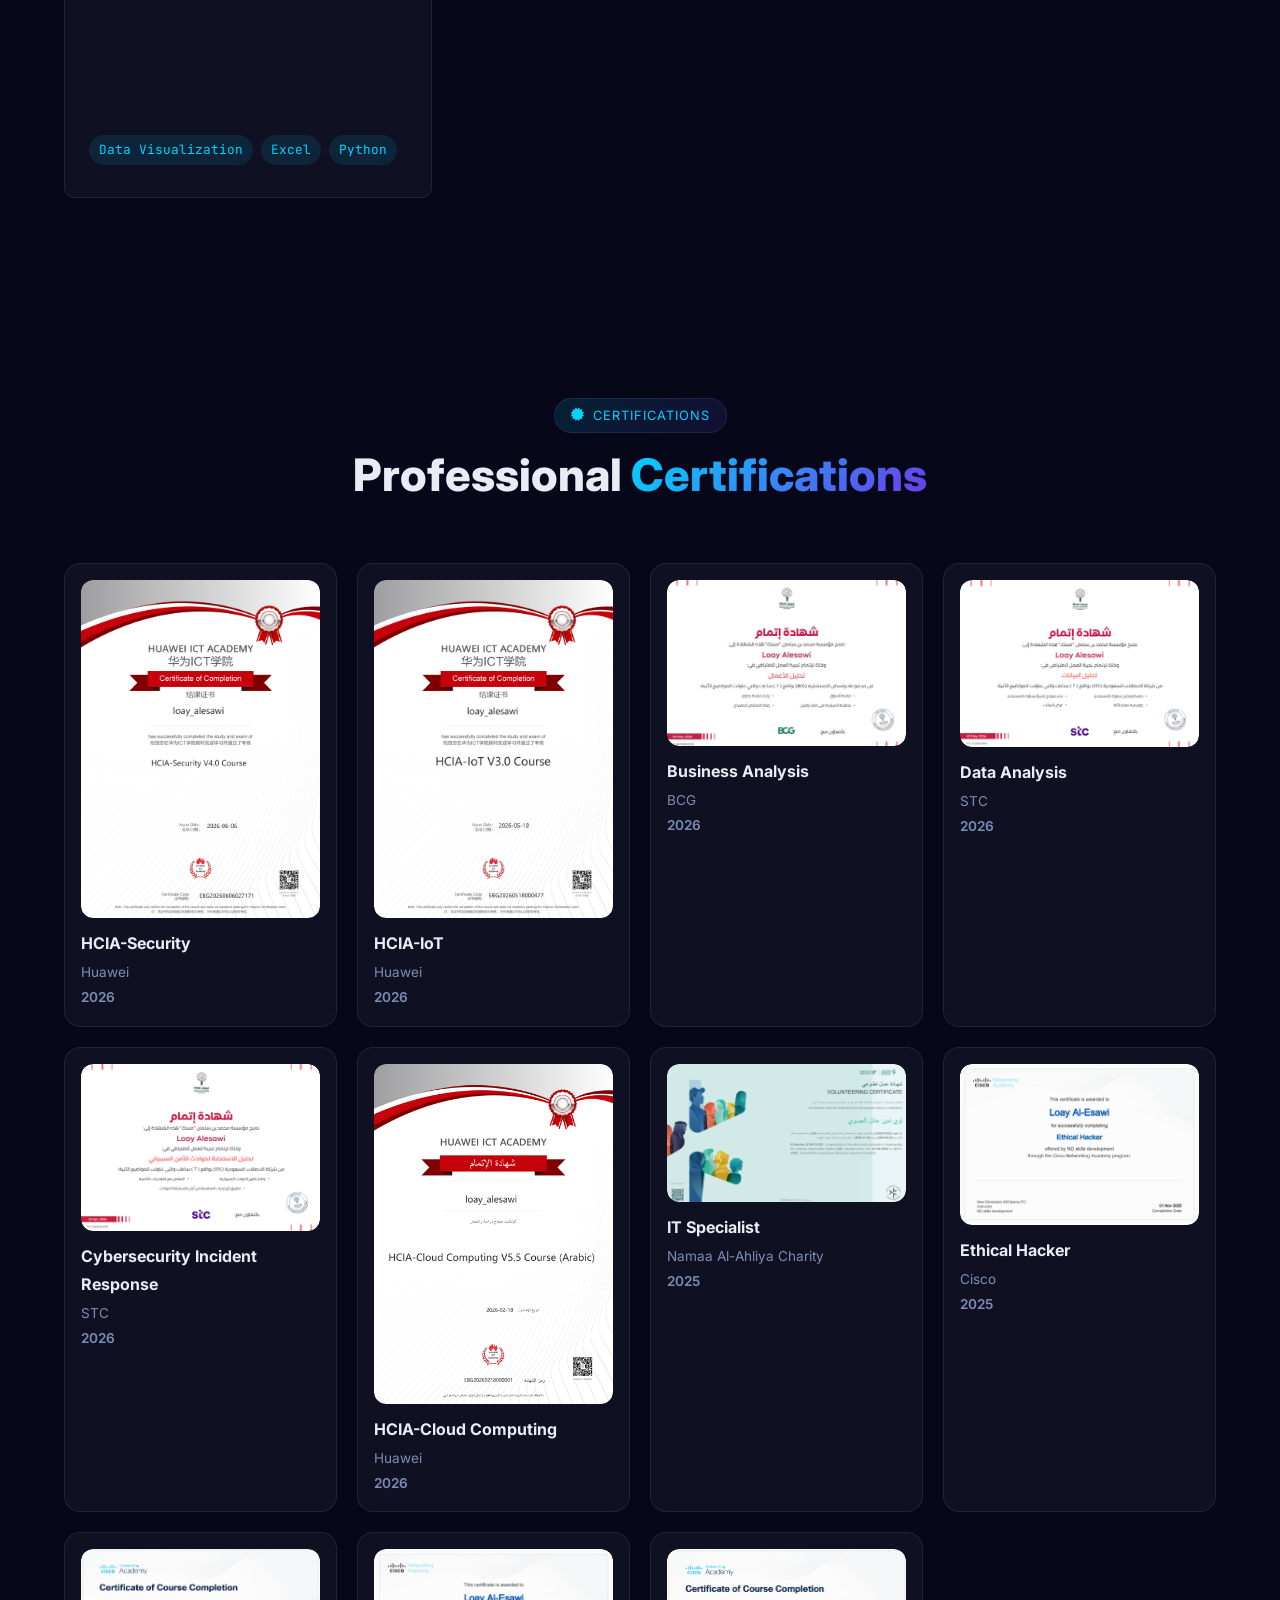
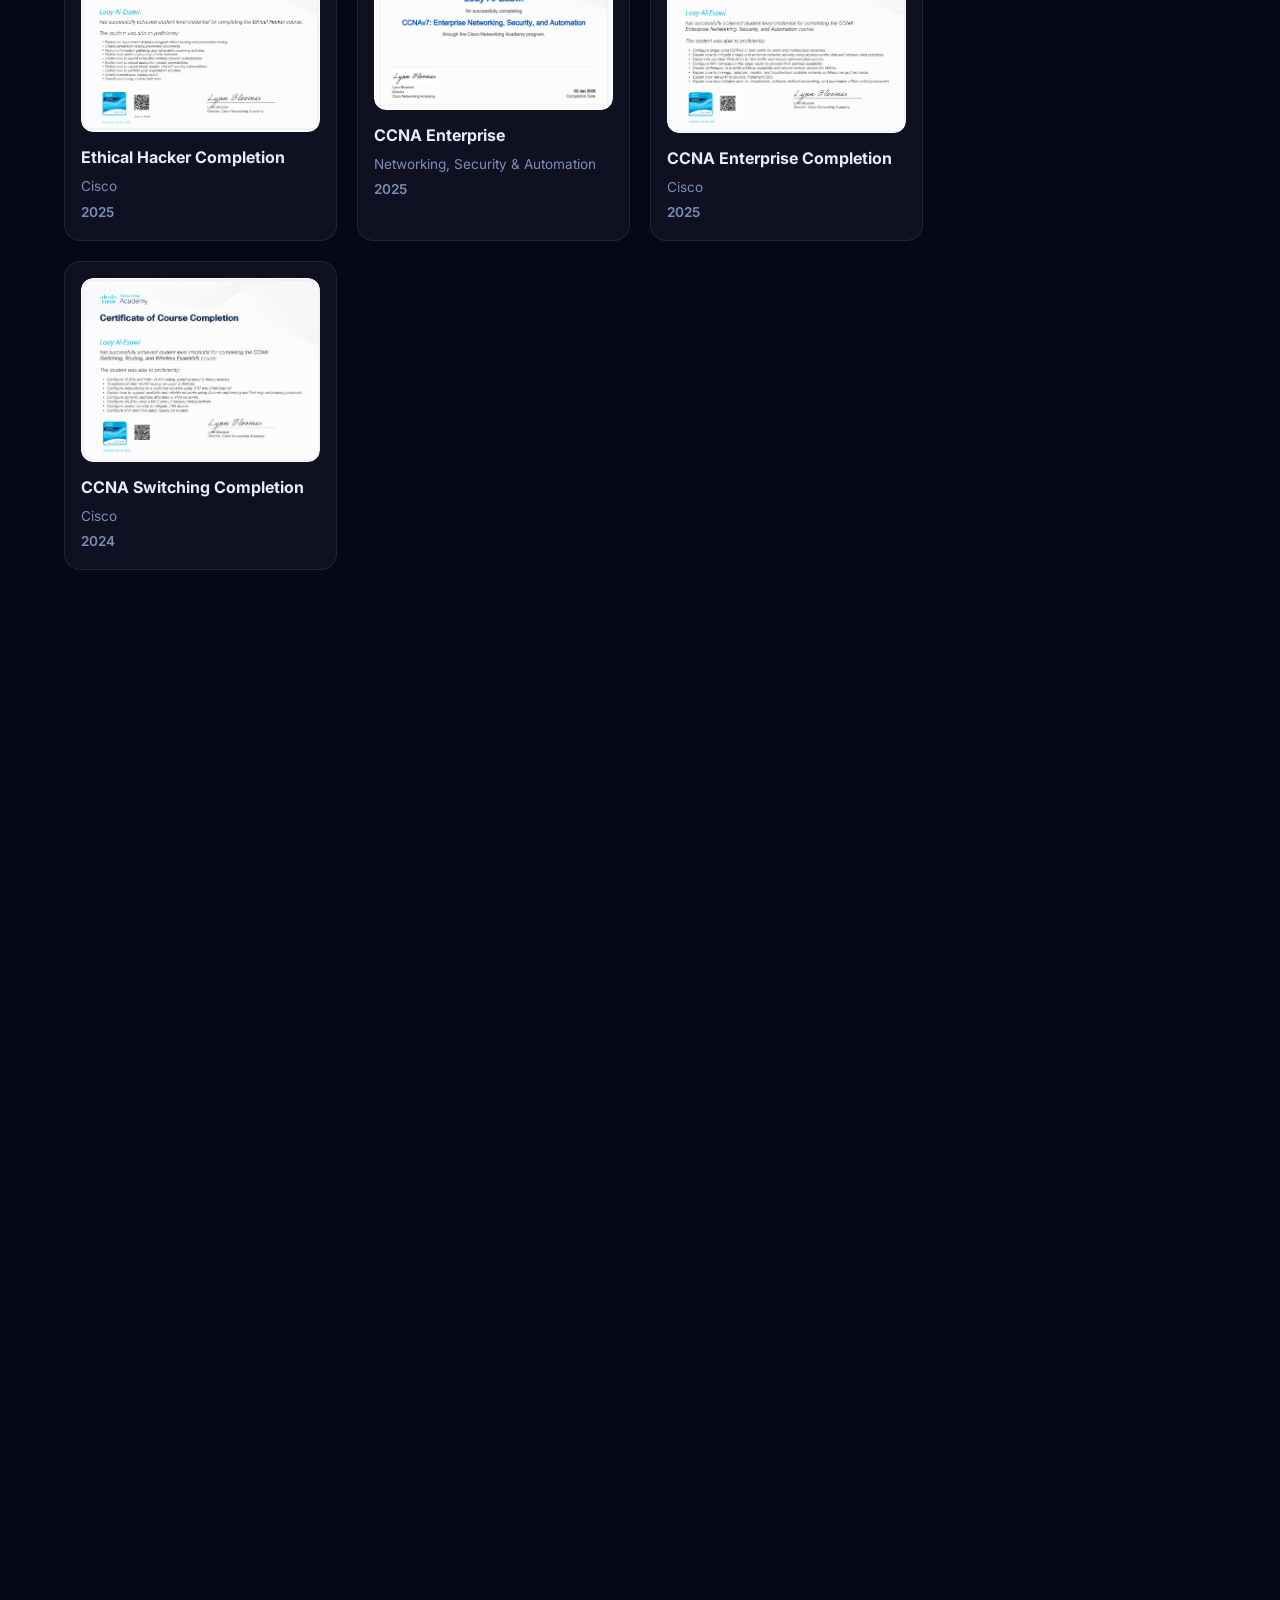
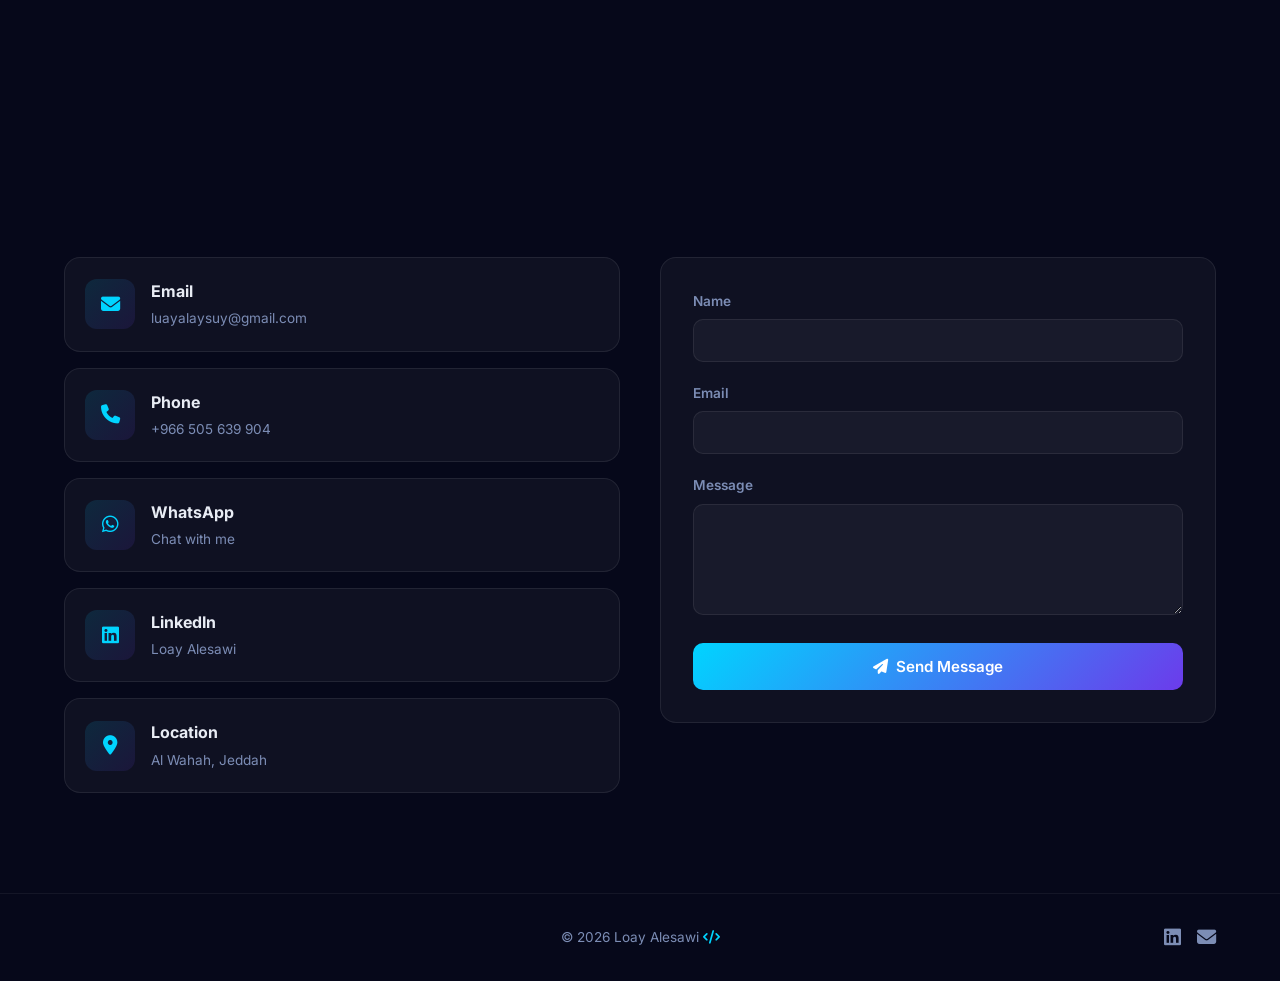
==== commit 9450b19e: "Update CVs and portfolio info to IT Specialist and Data Analyst" ====
--- a/index.html
+++ b/index.html
@@ -3,10 +3,10 @@
 <head>
     <meta charset="UTF-8">
     <meta name="viewport" content="width=device-width, initial-scale=1.0">
-    <title>Loay Alesawi | IT & Network Engineer</title>
-    <meta name="description" content="Portfolio of Loay Alesawi, IT & Network Engineer | CCNA & HCIA-Security | Infrastructure & Systems Administration | Data Analyst">
-    <meta property="og:title" content="Loay Alesawi | IT & Network Engineer">
-    <meta property="og:description" content="Portfolio of Loay Alesawi, IT & Network Engineer | CCNA & HCIA-Security | Infrastructure & Systems Administration | Data Analyst">
+    <title>Loay Alesawi | IT Specialist</title>
+    <meta name="description" content="Portfolio of Loay Alesawi, IT Specialist | CCNA & HCIA-Security | Data Analysis · Network & Security · IT Support">
+    <meta property="og:title" content="Loay Alesawi | IT Specialist">
+    <meta property="og:description" content="Portfolio of Loay Alesawi, IT Specialist | CCNA & HCIA-Security | Data Analysis · Network & Security · IT Support">
     <meta property="og:image" content="https://loay-alesawi.github.io/loay-portfolio/assets/og-image.png">
     <meta property="og:url" content="https://loay-alesawi.github.io/loay-portfolio/">
     <meta property="og:type" content="website">
@@ -62,10 +62,10 @@
           <span class="hero-name-big" data-en="Loay Alesawi" data-ar="لؤي العيسوي">Loay Alesawi</span>
         </h1>
         <div class="hero-type anim"><span class="tp-pre" data-en="I'm " data-ar="أنا ">I'm </span><span id="typewriter"></span><span class="tp-cur">|</span></div>
-        <p class="hero-desc anim" data-en="IT & Network Engineer experienced in system operations, networking, cybersecurity, and business & data analysis. Focused on improving IT infrastructure and delivering clear, data-backed insights." data-ar="مهندس تقنية معلومات وشبكات ذو خبرة في عمليات الأنظمة والشبكات والأمن السيبراني وتحليل الأعمال والبيانات. أركّز على تحسين البنية التحتية وتقديم رؤى واضحة مبنية على البيانات.">IT & Network Engineer experienced in system operations, networking, cybersecurity, and business & data analysis. Focused on improving IT infrastructure and delivering clear, data-backed insights.</p>
+        <p class="hero-desc anim" data-en="IT Specialist experienced in data analysis, network & security, and IT support. Focused on optimizing IT operations and delivering clear, data-driven insights." data-ar="أخصائي تقنية معلومات ذو خبرة في تحليل البيانات، والشبكات والأمن، والدعم الفني. أركّز على تحسين البنية التحتية وتقديم رؤى واضحة مبنية على البيانات.">IT Specialist experienced in data analysis, network & security, and IT support. Focused on optimizing IT operations and delivering clear, data-driven insights.</p>
         <div class="hero-cta anim">
           <a href="#contact" class="btn btn-primary"><i class="fas fa-paper-plane"></i> <span data-en="Get In Touch" data-ar="تواصل معي">Get In Touch</span></a>
-          <a href="assets/Loay-Alesawi-CV.pdf" class="btn btn-outline" download><i class="fas fa-download"></i> <span data-en="Download CV" data-ar="تحميل السيرة">Download CV</span></a>
+          <a href="assets/Loay-Alesawi-CV-EN.pdf" class="btn btn-outline" download><i class="fas fa-download"></i> <span data-en="Download CV" data-ar="تحميل السيرة">Download CV</span></a>
         </div>
         <div class="hero-stats anim">
           <div class="stat"><span class="stat-n" data-count="17">0</span>+<br><small data-en="Certifications" data-ar="شهادات">Certifications</small></div>
@@ -91,8 +91,8 @@
     <div class="sec-head anim"><span class="sec-tag"><i class="fas fa-user"></i> <span data-en="About Me" data-ar="عني">About Me</span></span><h2 class="sec-title" data-en="About <span class='text-grad'>Me</span>" data-ar="عني <span class='text-grad'>أنا</span>">About <span class="text-grad">Me</span></h2></div>
     <div class="about-grid">
       <div class="about-text anim">
-        <p data-en="IT & Network Engineer experienced in system operations, networking, and cybersecurity. Skilled in troubleshooting hardware, software, and network issues, managing user access, and supporting Windows and Linux environments." data-ar="مهندس تقنية معلومات وشبكات ذو خبرة في عمليات الأنظمة والشبكات والأمن السيبراني. ماهر في حل مشاكل الأجهزة والبرمجيات والشبكات وإدارة صلاحيات المستخدمين ودعم بيئات ويندوز ولينكس.">IT & Network Engineer experienced in system operations, networking, and cybersecurity. Skilled in troubleshooting hardware, software, and network issues, managing user access, and supporting Windows and Linux environments.</p>
-        <p data-en="Experienced in DHCP, VLANs, firewall monitoring, and network analysis tools such as Wireshark. Also skilled in business and data analysis, including market research, forecasting models, and practical insights to support decision-making." data-ar="ذو خبرة في DHCP وVLAN ومراقبة الجدار الناري وأدوات تحليل الشبكات مثل Wireshark. كذلك ماهر في تحليل الأعمال والبيانات، بما في ذلك أبحاث السوق والنماذج التنبؤية والرؤى العملية لدعم اتخاذ القرار.">Experienced in DHCP, VLANs, firewall monitoring, and network analysis tools such as Wireshark. Also skilled in business and data analysis, including market research, forecasting models, and practical insights to support decision-making.</p>
+        <p data-en="IT Specialist experienced in IT support, network operations, cybersecurity, and data analysis. Skilled in troubleshooting hardware, software, and network issues, managing user access, and supporting Odoo ERP environments." data-ar="أخصائي تقنية معلومات ذو خبرة في الدعم الفني، عمليات الشبكات، الأمن السيبراني، وتحليل البيانات. ماهر في حل مشاكل الأجهزة والبرمجيات والشبكات وإدارة صلاحيات المستخدمين ودعم بيئات Odoo ERP.">IT Specialist experienced in IT support, network operations, cybersecurity, and data analysis. Skilled in troubleshooting hardware, software, and network issues, managing user access, and supporting Odoo ERP environments.</p>
+        <p data-en="Experienced in DHCP, VLANs, firewall monitoring, and network analysis tools such as Wireshark. Also skilled in business and data analysis, including forecasting models, dashboard visualization, and data storytelling to support decision-making." data-ar="ذو خبرة في DHCP وVLAN ومراقبة الجدار الناري وأدوات تحليل الشبكات مثل Wireshark. كذلك ماهر في تحليل الأعمال والبيانات، بما في ذلك النماذج التنبؤية، تصميم لوحات البيانات، وسرد قصص البيانات لدعم اتخاذ القرار.">Experienced in DHCP, VLANs, firewall monitoring, and network analysis tools such as Wireshark. Also skilled in business and data analysis, including forecasting models, dashboard visualization, and data storytelling to support decision-making.</p>
         <div class="info-grid">
           <div class="info-i"><i class="fas fa-map-marker-alt"></i><div><small data-en="Location" data-ar="الموقع">Location</small><span data-en="Jeddah, Saudi Arabia" data-ar="جدة، السعودية">Jeddah, Saudi Arabia</span></div></div>
           <div class="info-i"><i class="fas fa-graduation-cap"></i><div><small data-en="Degree" data-ar="الدرجة">Degree</small><span data-en="B.IT (Information Technology)" data-ar="بكالوريوس تقنية المعلومات">B.IT (Information Technology)</span></div></div>
@@ -136,31 +136,18 @@
         <div class="tl-dot"><i class="fas fa-database"></i></div>
         <div class="gcard hl tl-card">
           <div class="tl-date"><i class="fas fa-calendar"></i> 2026</div>
-          <span class="tl-co" data-en="STC" data-ar="stc"><img src="assets/logo-stc.png" alt="STC" class="tl-logo">STC</span>
-          <span class="tl-type" data-en="Professional Training" data-ar="تدريب مهني">Professional Training</span>
+          <span class="tl-co" data-en="STC" data-ar="STC"><img src="assets/logo-stc.png" alt="STC" class="tl-logo">STC</span>
+          <span class="tl-type" data-en="Virtual Experience" data-ar="تجربة افتراضية">Virtual Experience</span>
           
           <div class="tl-role-group">
             <div class="tl-role-item">
               <h4 class="tl-role-title">
                 <span data-en="Data Analyst" data-ar="محلل بيانات">Data Analyst</span>
-                <span class="role-time" data-en="May (1 Month)" data-ar="مايو (شهر واحد)">May (1 Month)</span>
               </h4>
               <ul class="tl-det">
-                <li data-en="Analyzed user behavior data to identify patterns & trends" data-ar="تحليل بيانات سلوك المستخدم لاكتشاف الأنماط والاتجاهات">Analyzed user behavior data to identify patterns & trends</li>
-                <li data-en="Built forecasting models to predict usage & identify peak periods" data-ar="بناء نماذج تنبؤية للاستخدام وتحديد فترات الذروة">Built forecasting models to predict usage & identify peak periods</li>
-                <li data-en="Utilized Python & Pandas to clean and process large datasets" data-ar="استخدام Python وPandas لتنظيف ومعالجة مجموعات البيانات الكبيرة">Utilized Python & Pandas to clean and process large datasets</li>
-              </ul>
-            </div>
-
-            <div class="tl-role-item">
-              <h4 class="tl-role-title">
-                <span data-en="Cybersecurity Analyst" data-ar="محلل أمن سيبراني">Cybersecurity Analyst</span>
-                <span class="role-time" data-en="Apr (1 Month)" data-ar="أبريل (شهر واحد)">Apr (1 Month)</span>
-              </h4>
-              <ul class="tl-det">
-                <li data-en="Completed a virtual incident response experience in threat analysis" data-ar="إتمام تجربة افتراضية للاستجابة للحوادث وتحليل التهديدات">Completed a virtual incident response experience in threat analysis</li>
-                <li data-en="Focused on identifying threats, analyzing logs, and security workflows" data-ar="التركيز على تحديد التهديدات، تحليل السجلات، وسير العمل الأمني">Focused on identifying threats, analyzing logs, and security workflows</li>
-                <li data-en="Identified Indicators of Compromise (IOCs) and security procedures" data-ar="تحديد مؤشرات الاختراق (IOCs) والإجراءات الأمنية">Identified Indicators of Compromise (IOCs) and security procedures</li>
+                <li data-en="Analyzed user behavior datasets and extracted operational insights using statistical tools." data-ar="تحليل مجموعات بيانات سلوك المستخدمين واستخلاص رؤى تشغيلية لدعم اتخاذ القرار.">Analyzed user behavior datasets and extracted operational insights using statistical tools.</li>
+                <li data-en="Built predictive models to forecast customer behavior using statistical analysis tools." data-ar="بناء نماذج تنبؤية لتوقع سلوك العملاء باستخدام أدوات التحليل الإحصائي.">Built predictive models to forecast customer behavior using statistical analysis tools.</li>
+                <li data-en="Prepared reports and presentations to communicate analysis results and recommendations through Data Storytelling." data-ar="إعداد تقارير وعروض تقديمية لعرض نتائج التحليل والتوصيات بأسلوب السرد القصصي للبيانات (Data Storytelling).">Prepared reports and presentations to communicate analysis results and recommendations through Data Storytelling.</li>
               </ul>
             </div>
           </div>
@@ -175,35 +162,14 @@
           <div class="tl-role-group">
             <div class="tl-role-item">
               <h4 class="tl-role-title">
-                <span data-en="Cybersecurity Specialist" data-ar="أخصائي أمن سيبراني">Cybersecurity Specialist</span>
-                <span class="role-time" data-en="Jul - Dec (6 Months)" data-ar="يوليو - ديسمبر (٦ أشهر)">Jul - Dec (6 Months)</span>
+                <span data-en="IT Specialist" data-ar="أخصائي تقنية معلومات">IT Specialist</span>
               </h4>
               <ul class="tl-det">
-                <li data-en="Configured FortiGate & Cyberoam firewalls, NAT, and Intrusion Prevention Systems (IPS)" data-ar="إعداد جدران الحماية (FortiGate & Cyberoam) وسياسات الأمان الـ NAT والـ IPS">Configured FortiGate & Cyberoam firewalls, NAT, and Intrusion Prevention Systems (IPS)</li>
-                <li data-en="Implemented network security protocols, VLAN segmentations, and secure VPN access" data-ar="تأمين البنية التحتية للشبكة وتطبيق الـ VLANs والـ VPN للوصول الآمن">Implemented network security protocols, VLAN segmentations, and secure VPN access</li>
-                <li data-en="Managed security credentials, access control, and enforced data protection policies" data-ar="إدارة الصلاحيات والوصول الأمني وتطبيق سياسات حماية البيانات">Managed security credentials, access control, and enforced data protection policies</li>
-              </ul>
-            </div>
-            
-            <div class="tl-role-item">
-              <h4 class="tl-role-title">
-                <span data-en="IT Systems & Network Engineer" data-ar="مهندس أنظمة وشبكات">IT Systems & Network Engineer</span>
-                <span class="role-time" data-en="Jan - Dec (12 Months)" data-ar="يناير - ديسمبر (١٢ شهر)">Jan - Dec (12 Months)</span>
-              </h4>
-              <ul class="tl-det">
-                <li data-en="Managed network administration (DHCP, DNS) and multi-branch infrastructure" data-ar="إدارة الشبكات (DHCP, DNS) والبنية التحتية للفروع المتعددة">Managed network administration (DHCP, DNS) and multi-branch infrastructure</li>
-                <li data-en="Deployed MikroTik routers on-site and managed centralized PRTG monitoring" data-ar="تركيب وبرمجة راوترات MikroTik ميدانياً وإدارة نظام المراقبة المركزي (PRTG)">Deployed MikroTik routers on-site and managed centralized PRTG monitoring</li>
-                <li data-en="Administered Windows Server (Active Directory, RBAC), Odoo ERP access, and backups" data-ar="إدارة خوادم Windows Server (Active Directory, RBAC)، وصلاحيات Odoo ERP، والنسخ الاحتياطي">Administered Windows Server (Active Directory, RBAC), Odoo ERP access, and backups</li>
-              </ul>
-            </div>
-
-            <div class="tl-role-item">
-              <h4 class="tl-role-title">
-                <span data-en="Operations & Logistics" data-ar="العمليات واللوجستيات">Operations & Logistics</span>
-                <span class="role-time" data-en="Jun (1 Month)" data-ar="يونيو (شهر واحد)">Jun (1 Month)</span>
-              </h4>
-              <ul class="tl-det">
-                <li data-en="Managed Udhiyah project logistics, administration, and distribution workflows" data-ar="إدارة لوجستيات وعمليات وسير عمل مشروع الأضاحي">Managed Udhiyah project logistics, administration, and distribution workflows</li>
+                <li data-en="Provided IT support and network administration for users, devices, and branch connectivity, including hardware maintenance, user support, and Odoo ERP access control." data-ar="تقديم الدعم الفني وإدارة الشبكات للمستخدمين والأجهزة والاتصال بين الفروع، بما في ذلك صيانة الأجهزة ودعم المستخدمين والتحكم في صلاحيات الوصول لنظام Odoo ERP.">Provided IT support and network administration for users, devices, and branch connectivity, including hardware maintenance, user support, and Odoo ERP access control.</li>
+                <li data-en="Configured DHCP services, IP settings, and VLAN segmentation to troubleshoot and resolve connectivity issues across multiple branches." data-ar="إعداد خدمات DHCP وإعدادات IP وتقسيم شبكات VLAN لاستكشاف وحل مشاكل الاتصال عبر فروع متعددة.">Configured DHCP services, IP settings, and VLAN segmentation to troubleshoot and resolve connectivity issues across multiple branches.</li>
+                <li data-en="Monitored servers, firewalls (FortiGate/Cyberoam), and backup operations to support system availability and operational continuity." data-ar="مراقبة الخوادم وجدران الحماية (FortiGate/Cyberoam) وعمليات النسخ الاحتياطي لضمان توفر الأنظمة واستمرارية العمليات.">Monitored servers, firewalls (FortiGate/Cyberoam), and backup operations to support system availability and operational continuity.</li>
+                <li data-en="Conducted on-site branch visits to troubleshoot MikroTik routers and restore network connectivity." data-ar="تنفيذ زيارات ميدانية للفروع لاستكشاف وإصلاح أجهزة توجيه MikroTik واستعادة الاتصال بالشبكة.">Conducted on-site branch visits to troubleshoot MikroTik routers and restore network connectivity.</li>
+                <li data-en="Utilized Wireshark for network traffic analysis and troubleshooting connectivity and security-related issues." data-ar="استخدام Wireshark لتحليل حركة البيانات واستكشاف مشاكل الاتصال والأمان.">Utilized Wireshark for network traffic analysis and troubleshooting connectivity and security-related issues.</li>
               </ul>
             </div>
           </div>
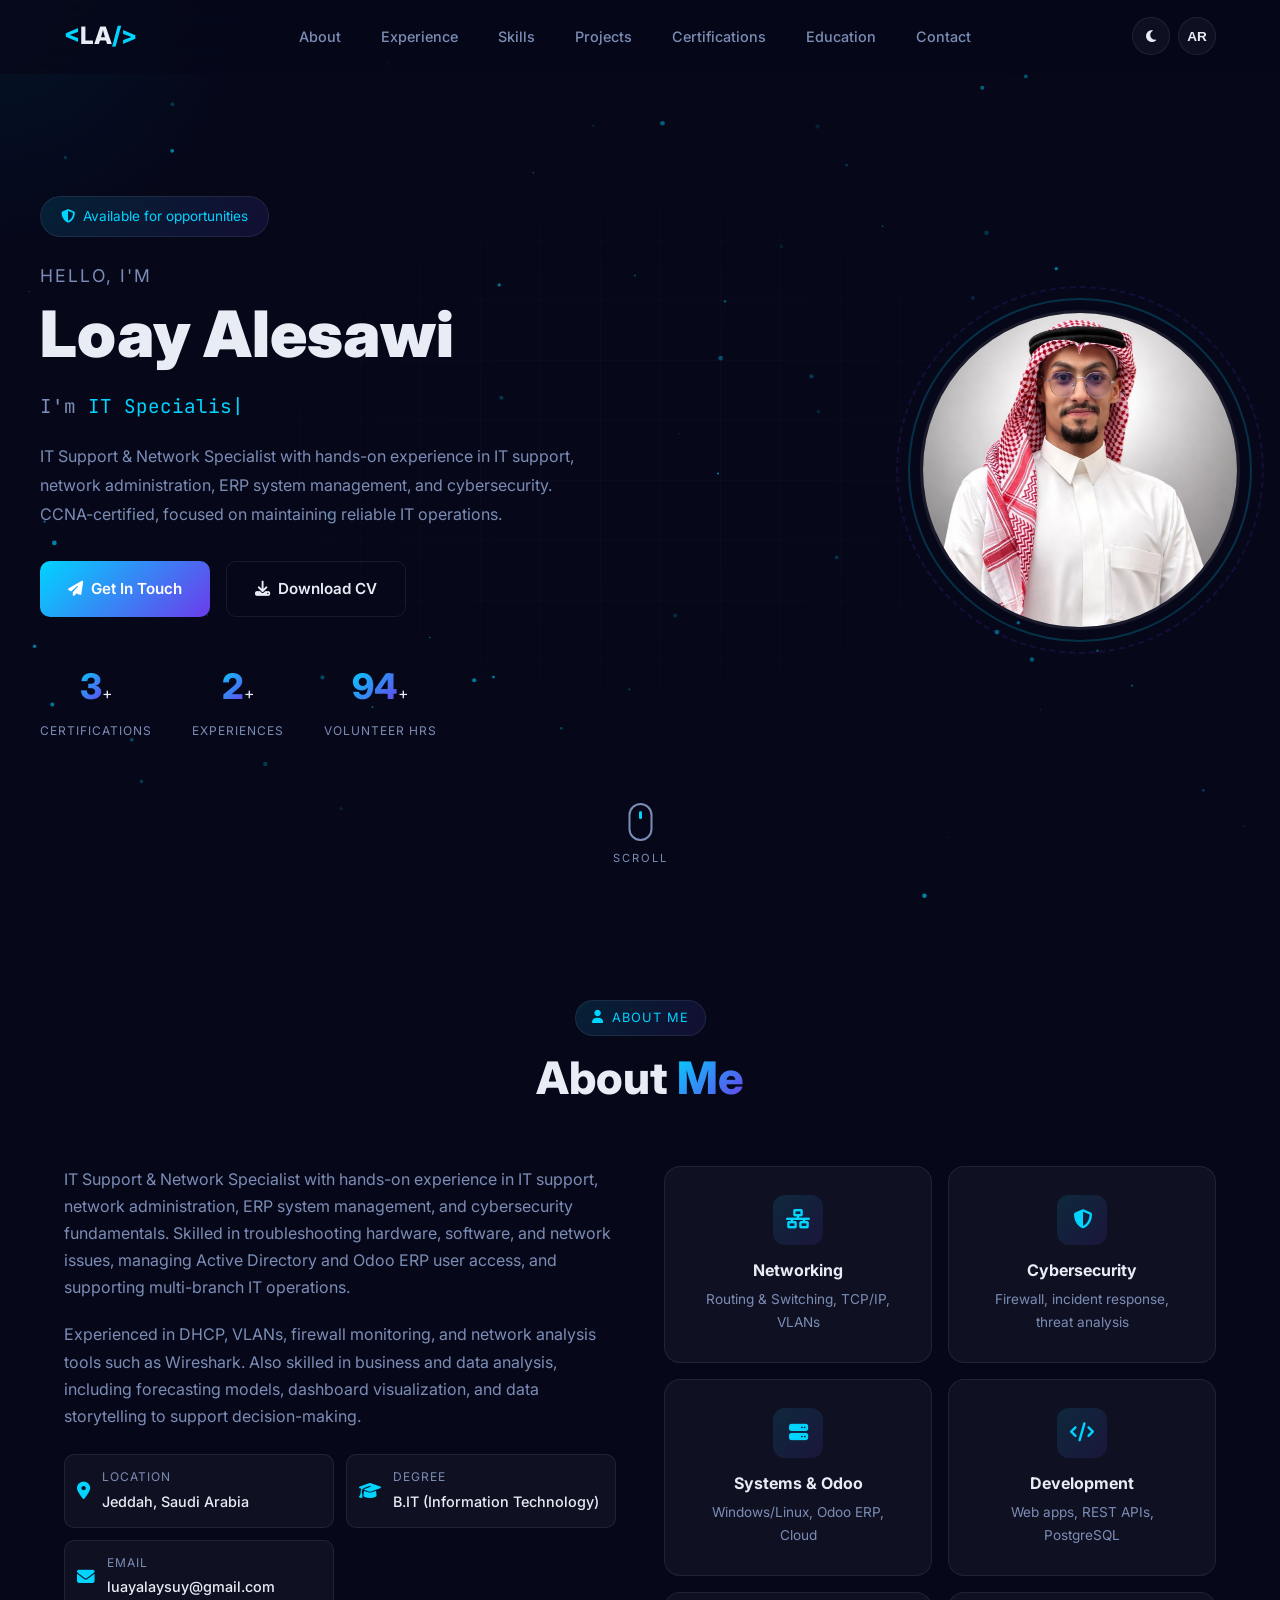
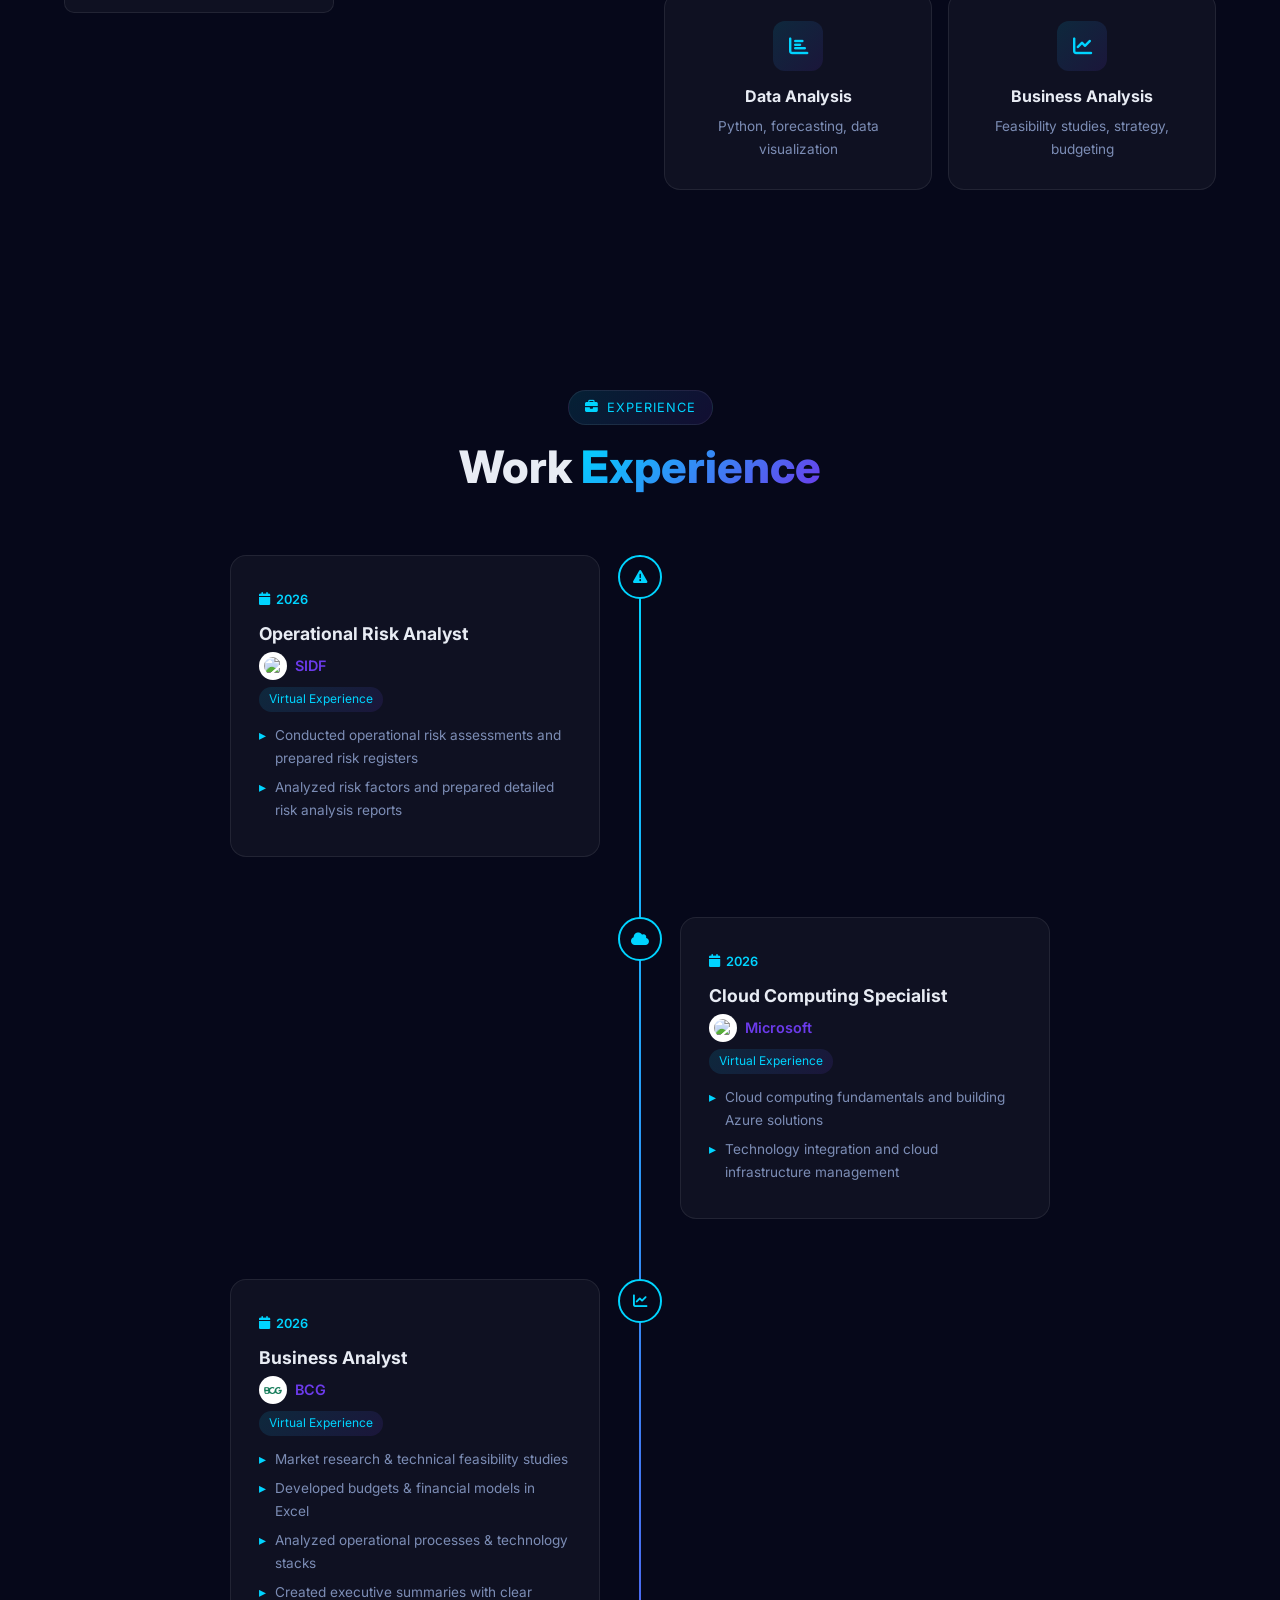
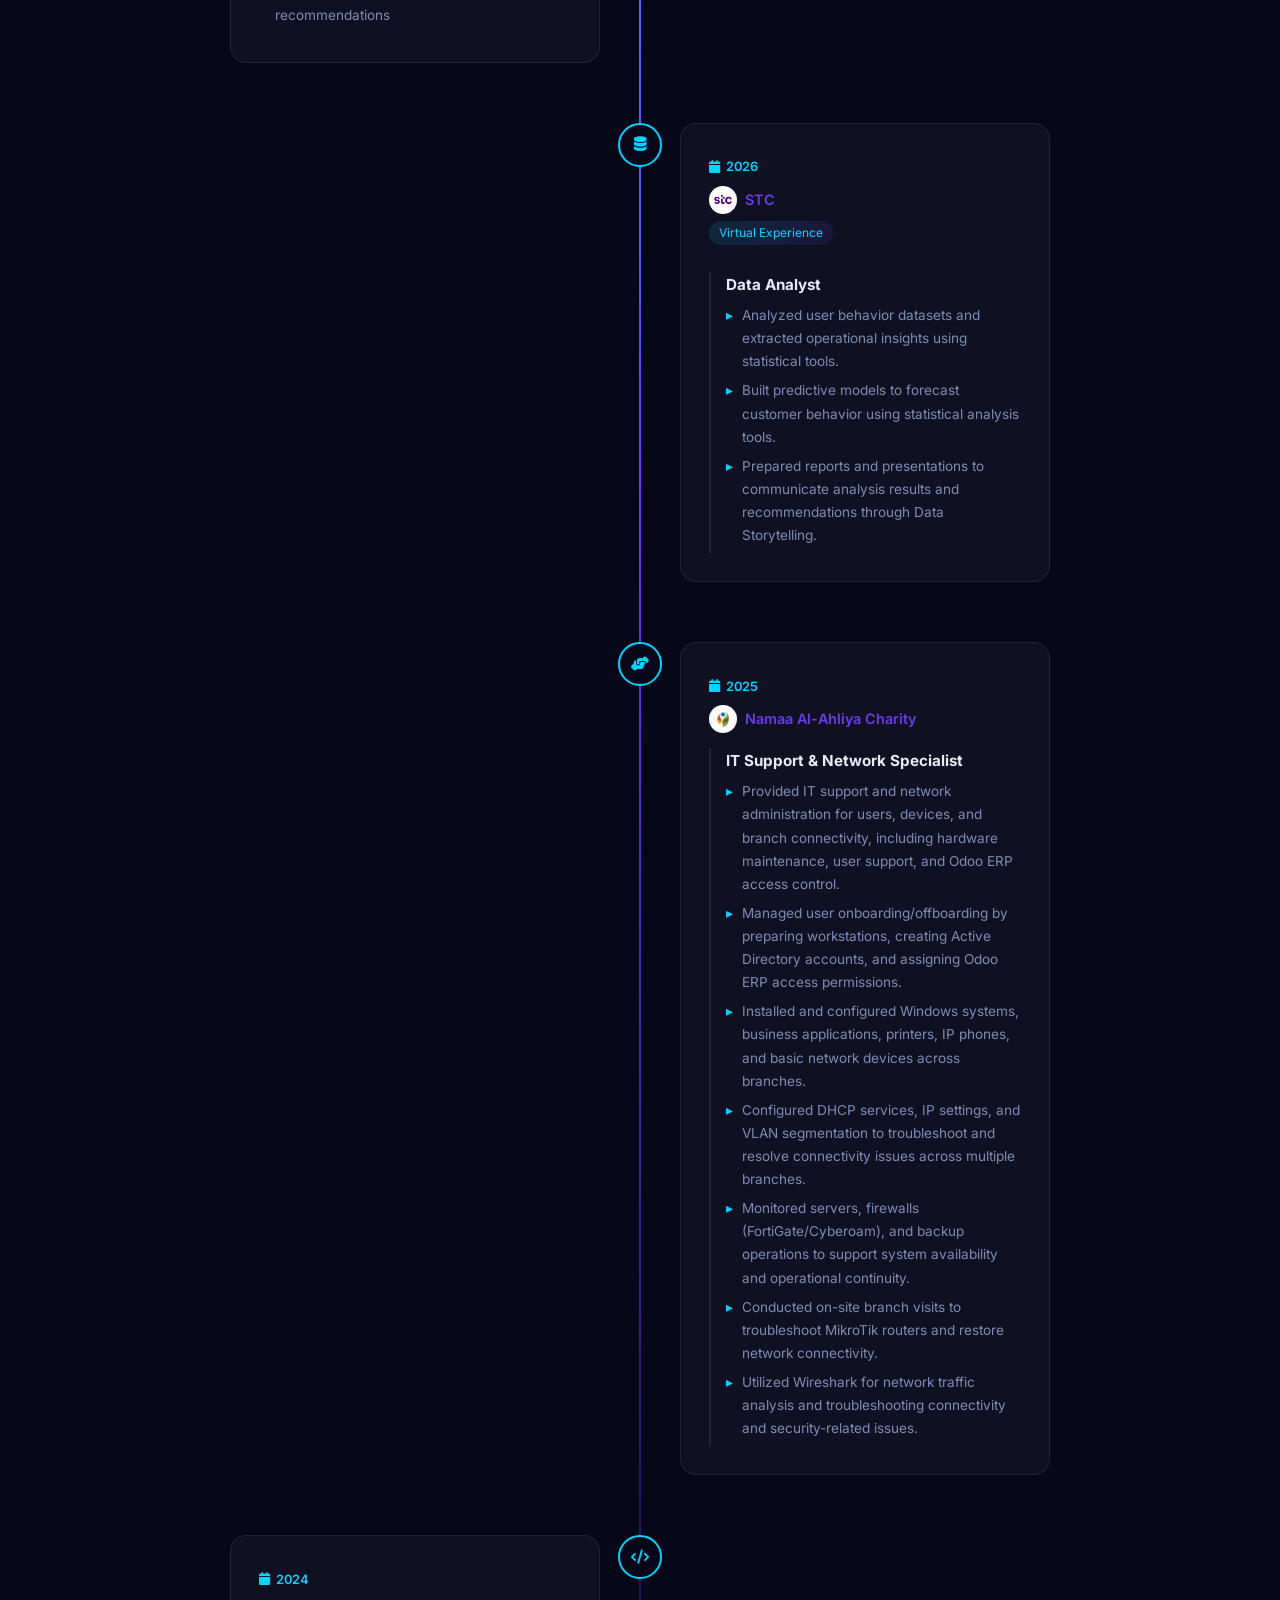
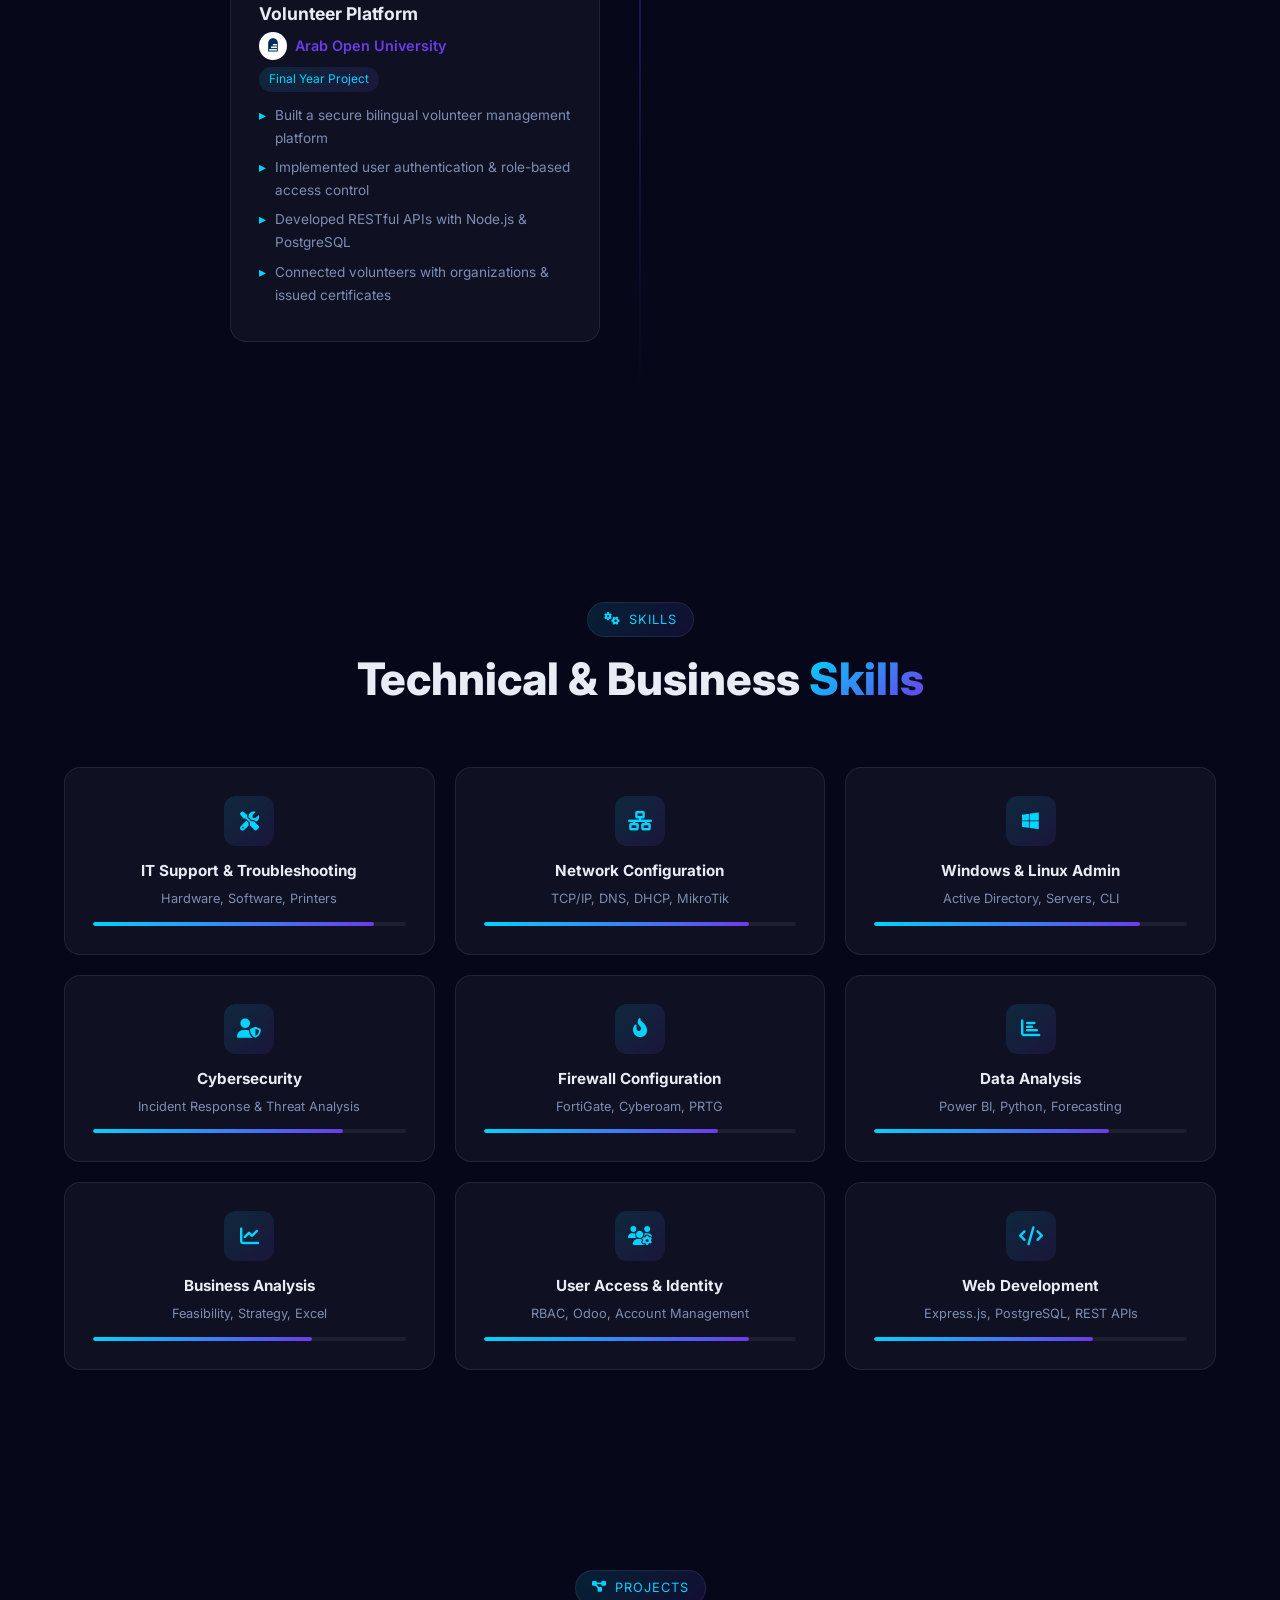
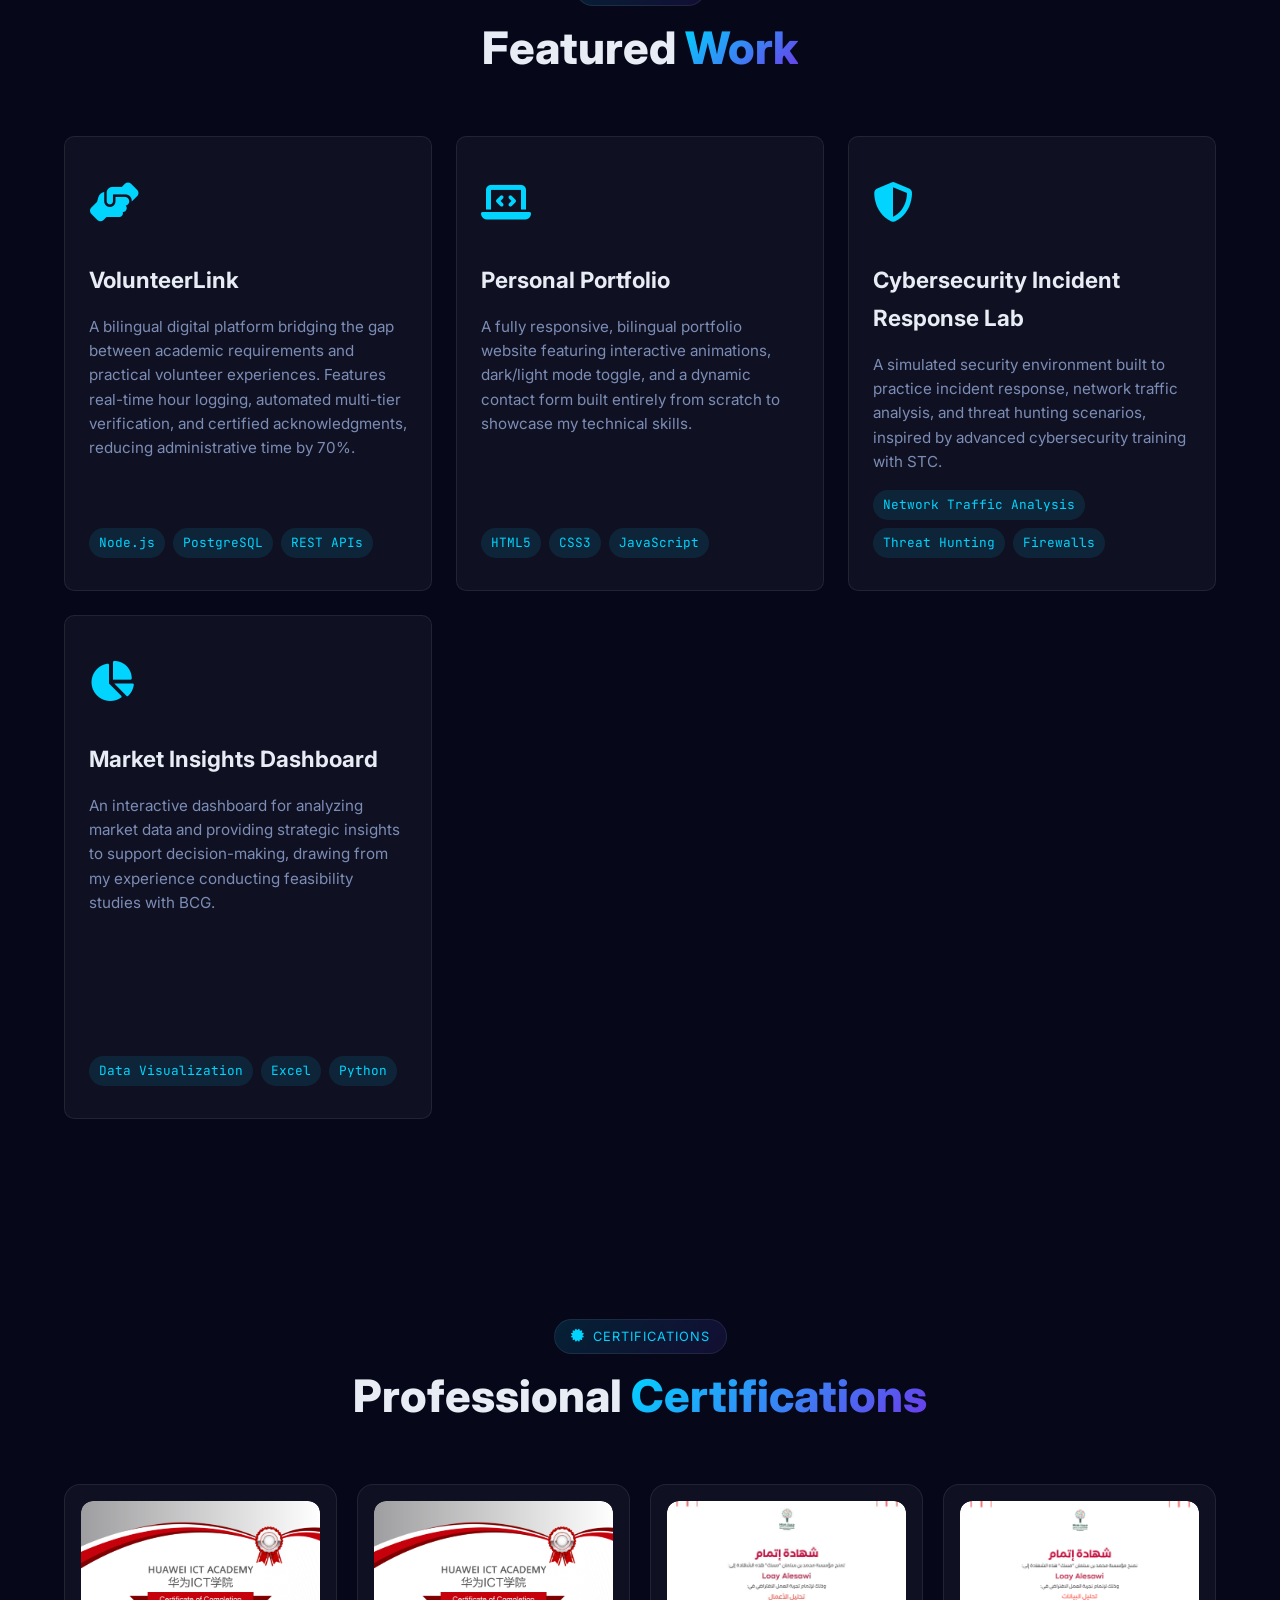
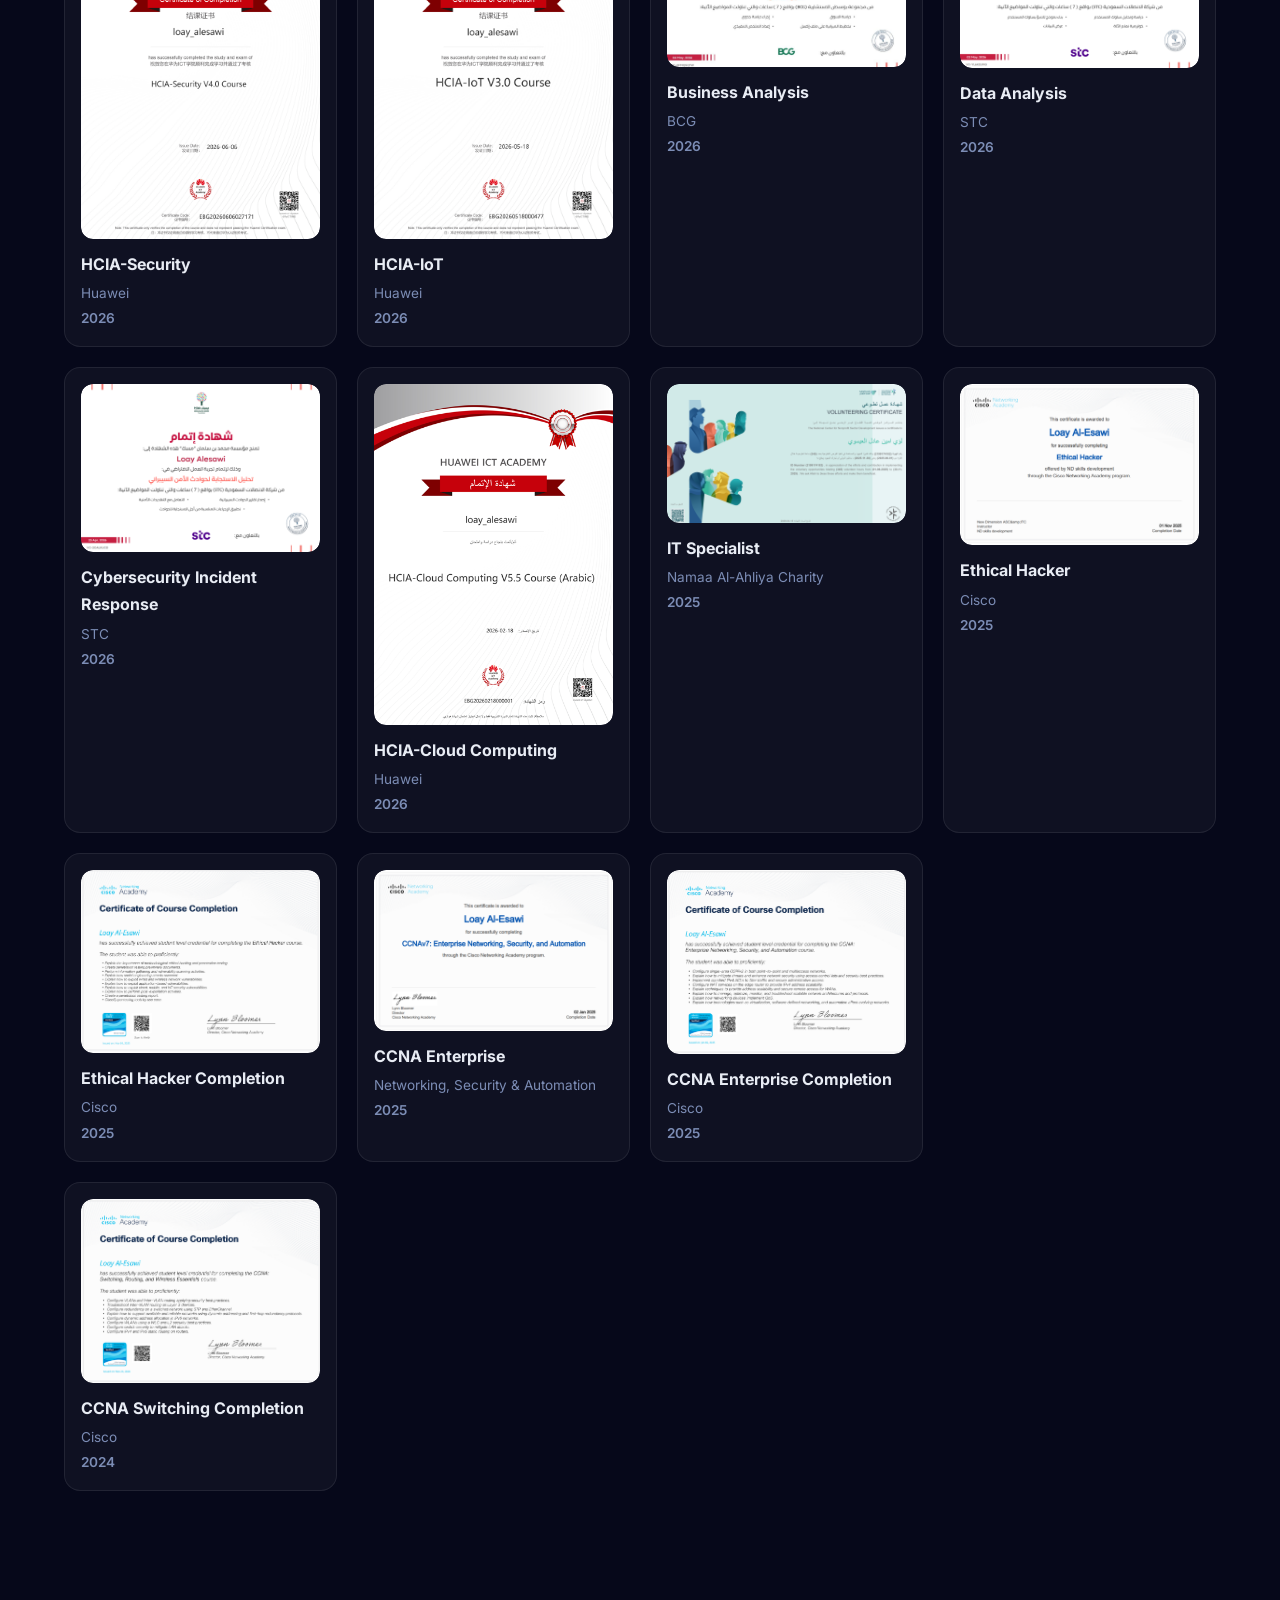
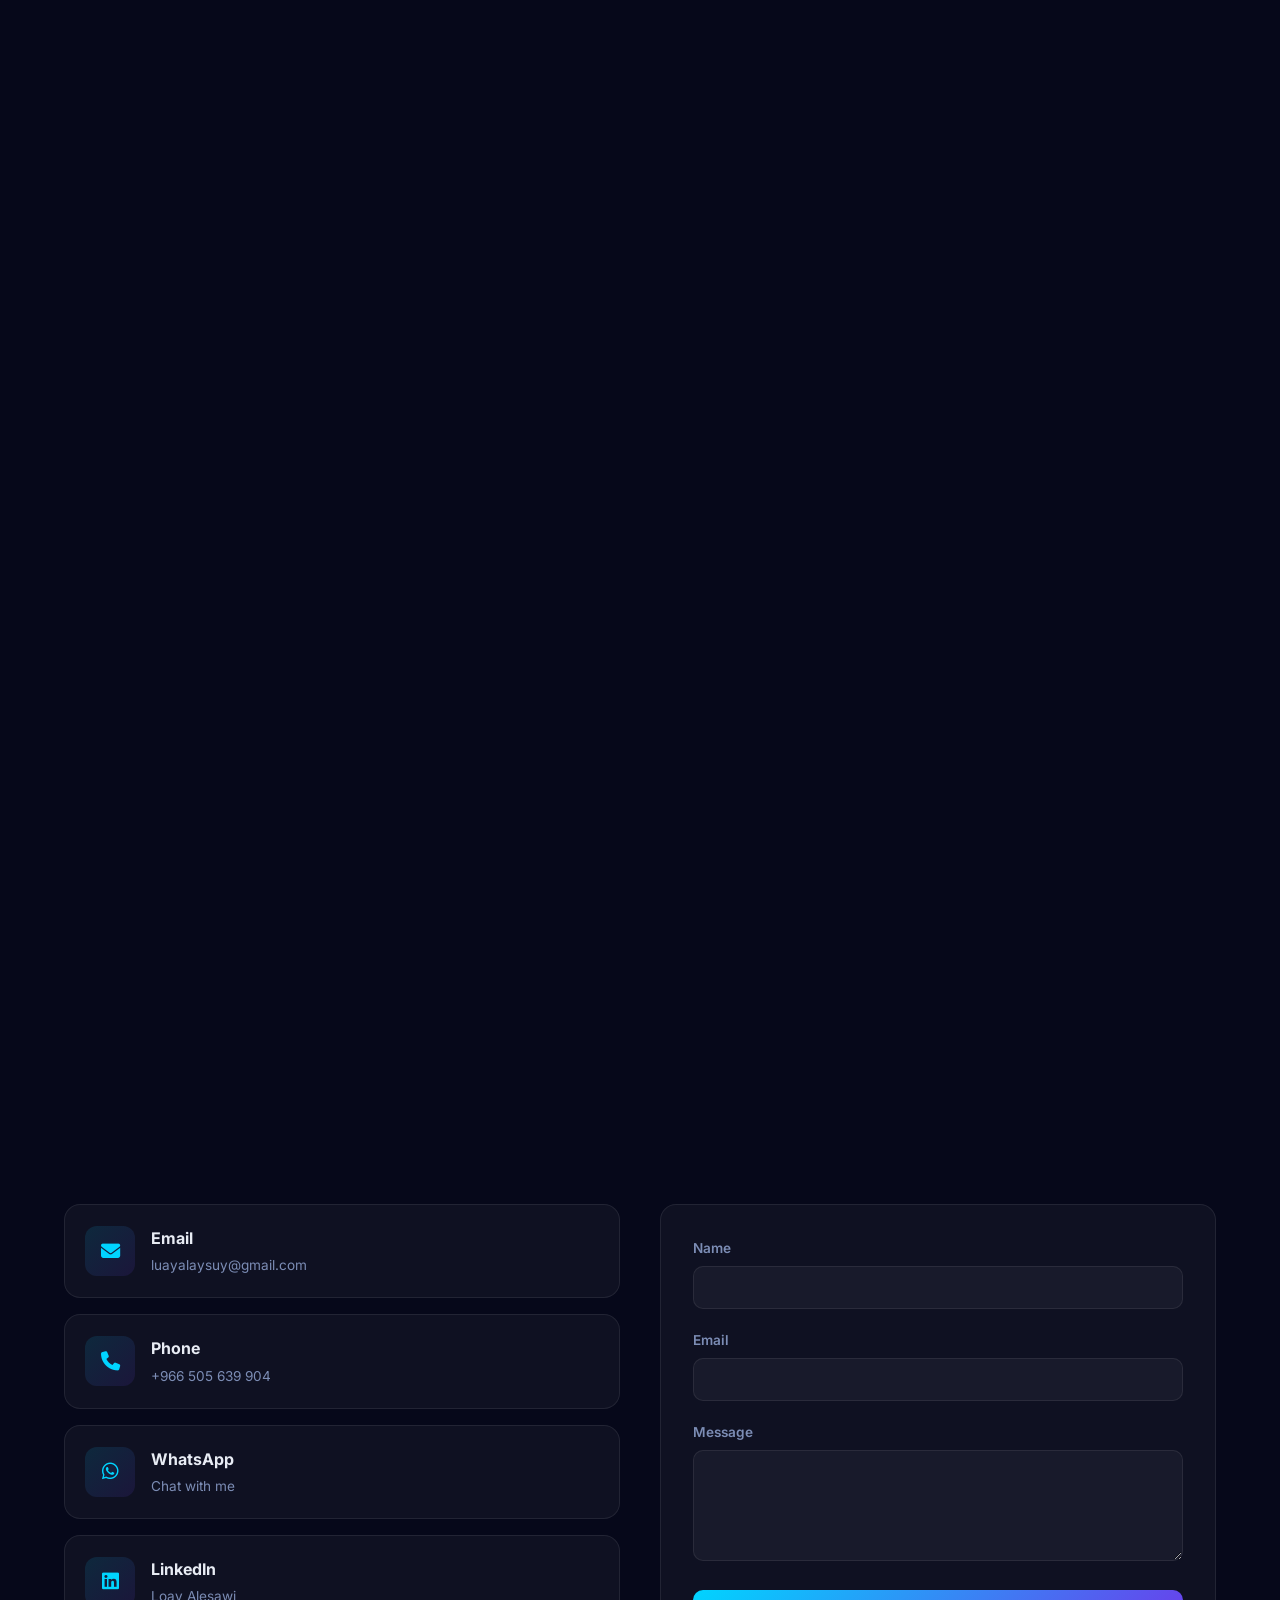
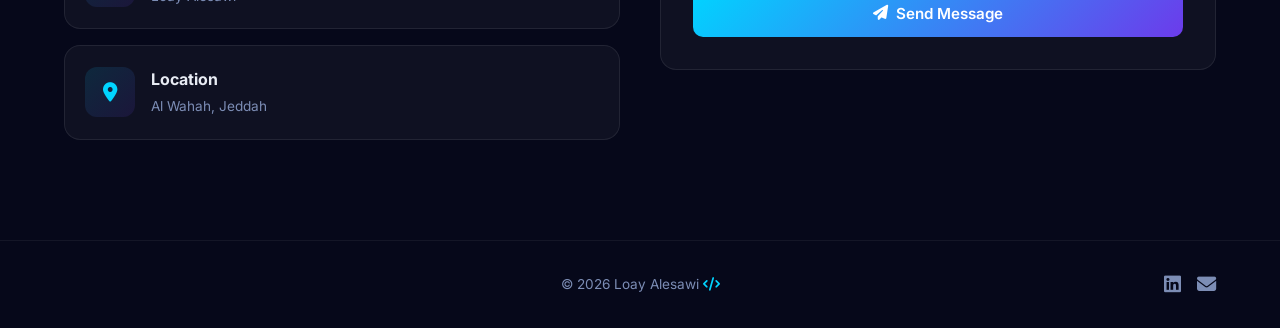
==== commit 72a7fa9c: "Update portfolio: new title, experience, certifications, CV file, LinkedIn URL" ====
--- a/index.html
+++ b/index.html
@@ -3,10 +3,10 @@
 <head>
     <meta charset="UTF-8">
     <meta name="viewport" content="width=device-width, initial-scale=1.0">
-    <title>Loay Alesawi | IT Specialist</title>
-    <meta name="description" content="Portfolio of Loay Alesawi, IT Specialist | CCNA & HCIA-Security | Data Analysis · Network & Security · IT Support">
-    <meta property="og:title" content="Loay Alesawi | IT Specialist">
-    <meta property="og:description" content="Portfolio of Loay Alesawi, IT Specialist | CCNA & HCIA-Security | Data Analysis · Network & Security · IT Support">
+    <title>Loay Alesawi | IT Support & Network Specialist</title>
+    <meta name="description" content="Portfolio of Loay Alesawi, IT Support & Network Specialist | CCNA & HCIA-Security | IT Support · Network Administration · Cybersecurity">
+    <meta property="og:title" content="Loay Alesawi | IT Support & Network Specialist">
+    <meta property="og:description" content="Portfolio of Loay Alesawi, IT Support & Network Specialist | CCNA & HCIA-Security | IT Support · Network Administration · Cybersecurity">
     <meta property="og:image" content="https://loay-alesawi.github.io/loay-portfolio/assets/og-image.png">
     <meta property="og:url" content="https://loay-alesawi.github.io/loay-portfolio/">
     <meta property="og:type" content="website">
@@ -62,14 +62,14 @@
           <span class="hero-name-big" data-en="Loay Alesawi" data-ar="لؤي العيسوي">Loay Alesawi</span>
         </h1>
         <div class="hero-type anim"><span class="tp-pre" data-en="I'm " data-ar="أنا ">I'm </span><span id="typewriter"></span><span class="tp-cur">|</span></div>
-        <p class="hero-desc anim" data-en="IT Specialist experienced in data analysis, network & security, and IT support. Focused on optimizing IT operations and delivering clear, data-driven insights." data-ar="أخصائي تقنية معلومات ذو خبرة في تحليل البيانات، والشبكات والأمن، والدعم الفني. أركّز على تحسين البنية التحتية وتقديم رؤى واضحة مبنية على البيانات.">IT Specialist experienced in data analysis, network & security, and IT support. Focused on optimizing IT operations and delivering clear, data-driven insights.</p>
+        <p class="hero-desc anim" data-en="IT Support & Network Specialist with hands-on experience in IT support, network administration, ERP system management, and cybersecurity. CCNA-certified, focused on maintaining reliable IT operations." data-ar="أخصائي دعم فني وشبكات ذو خبرة عملية في الدعم الفني، إدارة الشبكات، أنظمة ERP، والأمن السيبراني. حاصل على شهادة CCNA، ملتزم بضمان استمرارية العمليات التقنية.">IT Support & Network Specialist with hands-on experience in IT support, network administration, ERP system management, and cybersecurity. CCNA-certified, focused on maintaining reliable IT operations.</p>
         <div class="hero-cta anim">
           <a href="#contact" class="btn btn-primary"><i class="fas fa-paper-plane"></i> <span data-en="Get In Touch" data-ar="تواصل معي">Get In Touch</span></a>
-          <a href="assets/Loay-Alesawi-CV-EN.pdf" class="btn btn-outline" download><i class="fas fa-download"></i> <span data-en="Download CV" data-ar="تحميل السيرة">Download CV</span></a>
+          <a href="assets/Loay_CV_IT_Support.pdf" class="btn btn-outline" download><i class="fas fa-download"></i> <span data-en="Download CV" data-ar="تحميل السيرة">Download CV</span></a>
         </div>
         <div class="hero-stats anim">
-          <div class="stat"><span class="stat-n" data-count="17">0</span>+<br><small data-en="Certifications" data-ar="شهادات">Certifications</small></div>
-          <div class="stat"><span class="stat-n" data-count="5">0</span>+<br><small data-en="Experiences" data-ar="خبرات">Experiences</small></div>
+          <div class="stat"><span class="stat-n" data-count="10">0</span>+<br><small data-en="Certifications" data-ar="شهادات">Certifications</small></div>
+          <div class="stat"><span class="stat-n" data-count="6">0</span>+<br><small data-en="Experiences" data-ar="خبرات">Experiences</small></div>
           <div class="stat"><span class="stat-n" data-count="345">0</span>+<br><small data-en="Volunteer Hrs" data-ar="ساعة تطوع">Volunteer Hrs</small></div>
         </div>
       </div>
@@ -91,7 +91,7 @@
     <div class="sec-head anim"><span class="sec-tag"><i class="fas fa-user"></i> <span data-en="About Me" data-ar="عني">About Me</span></span><h2 class="sec-title" data-en="About <span class='text-grad'>Me</span>" data-ar="عني <span class='text-grad'>أنا</span>">About <span class="text-grad">Me</span></h2></div>
     <div class="about-grid">
       <div class="about-text anim">
-        <p data-en="IT Specialist experienced in IT support, network operations, cybersecurity, and data analysis. Skilled in troubleshooting hardware, software, and network issues, managing user access, and supporting Odoo ERP environments." data-ar="أخصائي تقنية معلومات ذو خبرة في الدعم الفني، عمليات الشبكات، الأمن السيبراني، وتحليل البيانات. ماهر في حل مشاكل الأجهزة والبرمجيات والشبكات وإدارة صلاحيات المستخدمين ودعم بيئات Odoo ERP.">IT Specialist experienced in IT support, network operations, cybersecurity, and data analysis. Skilled in troubleshooting hardware, software, and network issues, managing user access, and supporting Odoo ERP environments.</p>
+        <p data-en="IT Support & Network Specialist with hands-on experience in IT support, network administration, ERP system management, and cybersecurity fundamentals. Skilled in troubleshooting hardware, software, and network issues, managing Active Directory and Odoo ERP user access, and supporting multi-branch IT operations." data-ar="أخصائي دعم فني وشبكات ذو خبرة عملية في الدعم الفني، إدارة الشبكات، أنظمة ERP، وأساسيات الأمن السيبراني. ماهر في حل مشاكل الأجهزة والبرمجيات والشبكات، إدارة Active Directory وصلاحيات Odoo ERP، ودعم عمليات تقنية المعلومات متعددة الفروع.">IT Support & Network Specialist with hands-on experience in IT support, network administration, ERP system management, and cybersecurity fundamentals. Skilled in troubleshooting hardware, software, and network issues, managing Active Directory and Odoo ERP user access, and supporting multi-branch IT operations.</p>
         <p data-en="Experienced in DHCP, VLANs, firewall monitoring, and network analysis tools such as Wireshark. Also skilled in business and data analysis, including forecasting models, dashboard visualization, and data storytelling to support decision-making." data-ar="ذو خبرة في DHCP وVLAN ومراقبة الجدار الناري وأدوات تحليل الشبكات مثل Wireshark. كذلك ماهر في تحليل الأعمال والبيانات، بما في ذلك النماذج التنبؤية، تصميم لوحات البيانات، وسرد قصص البيانات لدعم اتخاذ القرار.">Experienced in DHCP, VLANs, firewall monitoring, and network analysis tools such as Wireshark. Also skilled in business and data analysis, including forecasting models, dashboard visualization, and data storytelling to support decision-making.</p>
         <div class="info-grid">
           <div class="info-i"><i class="fas fa-map-marker-alt"></i><div><small data-en="Location" data-ar="الموقع">Location</small><span data-en="Jeddah, Saudi Arabia" data-ar="جدة، السعودية">Jeddah, Saudi Arabia</span></div></div>
@@ -117,6 +117,32 @@
   <div class="container">
     <div class="sec-head anim"><span class="sec-tag"><i class="fas fa-briefcase"></i> <span data-en="Experience" data-ar="الخبرات">Experience</span></span><h2 class="sec-title" data-en="Work <span class='text-grad'>Experience</span>" data-ar="الخبرات <span class='text-grad'>العملية</span>">Work <span class="text-grad">Experience</span></h2></div>
     <div class="timeline">
+      <div class="tl-item anim" data-side="left">
+        <div class="tl-dot"><i class="fas fa-exclamation-triangle"></i></div>
+        <div class="gcard hl tl-card">
+          <div class="tl-date"><i class="fas fa-calendar"></i> 2026</div>
+          <h3 data-en="Operational Risk Analyst" data-ar="محلل مخاطر تشغيلية">Operational Risk Analyst</h3>
+          <span class="tl-co" data-en="SIDF" data-ar="SIDF"><img src="assets/logo-sidf.png" alt="SIDF" class="tl-logo">SIDF</span>
+          <span class="tl-type" data-en="Virtual Experience" data-ar="تجربة افتراضية">Virtual Experience</span>
+          <ul class="tl-det">
+            <li data-en="Conducted operational risk assessments and prepared risk registers" data-ar="إجراء تقييمات المخاطر التشغيلية وإعداد سجلات المخاطر">Conducted operational risk assessments and prepared risk registers</li>
+            <li data-en="Analyzed risk factors and prepared detailed risk analysis reports" data-ar="تحليل عوامل الخطر وإعداد تقارير تحليل المخاطر المفصلة">Analyzed risk factors and prepared detailed risk analysis reports</li>
+          </ul>
+        </div>
+      </div>
+      <div class="tl-item anim" data-side="right">
+        <div class="tl-dot"><i class="fas fa-cloud"></i></div>
+        <div class="gcard hl tl-card">
+          <div class="tl-date"><i class="fas fa-calendar"></i> 2026</div>
+          <h3 data-en="Cloud Computing Specialist" data-ar="أخصائي حوسبة سحابية">Cloud Computing Specialist</h3>
+          <span class="tl-co" data-en="Microsoft" data-ar="مايكروسوفت"><img src="assets/logo-microsoft.png" alt="Microsoft" class="tl-logo">Microsoft</span>
+          <span class="tl-type" data-en="Virtual Experience" data-ar="تجربة افتراضية">Virtual Experience</span>
+          <ul class="tl-det">
+            <li data-en="Cloud computing fundamentals and building Azure solutions" data-ar="أساسيات الحوسبة السحابية وبناء حلول Azure">Cloud computing fundamentals and building Azure solutions</li>
+            <li data-en="Technology integration and cloud infrastructure management" data-ar="تكامل التكنولوجيا وإدارة البنية التحتية السحابية">Technology integration and cloud infrastructure management</li>
+          </ul>
+        </div>
+      </div>
       <div class="tl-item anim" data-side="left">
         <div class="tl-dot"><i class="fas fa-chart-line"></i></div>
         <div class="gcard hl tl-card">
@@ -162,10 +188,12 @@
           <div class="tl-role-group">
             <div class="tl-role-item">
               <h4 class="tl-role-title">
-                <span data-en="IT Specialist" data-ar="أخصائي تقنية معلومات">IT Specialist</span>
+                <span data-en="IT Support & Network Specialist" data-ar="أخصائي دعم فني وشبكات">IT Support & Network Specialist</span>
               </h4>
               <ul class="tl-det">
                 <li data-en="Provided IT support and network administration for users, devices, and branch connectivity, including hardware maintenance, user support, and Odoo ERP access control." data-ar="تقديم الدعم الفني وإدارة الشبكات للمستخدمين والأجهزة والاتصال بين الفروع، بما في ذلك صيانة الأجهزة ودعم المستخدمين والتحكم في صلاحيات الوصول لنظام Odoo ERP.">Provided IT support and network administration for users, devices, and branch connectivity, including hardware maintenance, user support, and Odoo ERP access control.</li>
+                <li data-en="Managed user onboarding/offboarding by preparing workstations, creating Active Directory accounts, and assigning Odoo ERP access permissions." data-ar="إدارة عمليات تسجيل وإنهاء خدمات المستخدمين من خلال تجهيز محطات العمل وإنشاء حسابات Active Directory وتعيين صلاحيات الوصول في نظام Odoo ERP.">Managed user onboarding/offboarding by preparing workstations, creating Active Directory accounts, and assigning Odoo ERP access permissions.</li>
+                <li data-en="Installed and configured Windows systems, business applications, printers, IP phones, and basic network devices across branches." data-ar="تثبيت وتهيئة أنظمة ويندوز والتطبيقات والطابعات وهواتف IP وأجهزة الشبكة الأساسية عبر الفروع.">Installed and configured Windows systems, business applications, printers, IP phones, and basic network devices across branches.</li>
                 <li data-en="Configured DHCP services, IP settings, and VLAN segmentation to troubleshoot and resolve connectivity issues across multiple branches." data-ar="إعداد خدمات DHCP وإعدادات IP وتقسيم شبكات VLAN لاستكشاف وحل مشاكل الاتصال عبر فروع متعددة.">Configured DHCP services, IP settings, and VLAN segmentation to troubleshoot and resolve connectivity issues across multiple branches.</li>
                 <li data-en="Monitored servers, firewalls (FortiGate/Cyberoam), and backup operations to support system availability and operational continuity." data-ar="مراقبة الخوادم وجدران الحماية (FortiGate/Cyberoam) وعمليات النسخ الاحتياطي لضمان توفر الأنظمة واستمرارية العمليات.">Monitored servers, firewalls (FortiGate/Cyberoam), and backup operations to support system availability and operational continuity.</li>
                 <li data-en="Conducted on-site branch visits to troubleshoot MikroTik routers and restore network connectivity." data-ar="تنفيذ زيارات ميدانية للفروع لاستكشاف وإصلاح أجهزة توجيه MikroTik واستعادة الاتصال بالشبكة.">Conducted on-site branch visits to troubleshoot MikroTik routers and restore network connectivity.</li>
@@ -300,6 +328,8 @@
       <div class="gcard hl cert-card anim" data-cert="assets/certs/ccna-intro-completion.png"><div class="cert-img"><img src="assets/certs/ccna-intro-completion.png" alt="CCNA Intro Completion"/><div class="cert-overlay"><i class="fas fa-expand"></i></div></div><h3 data-en="CCNA Intro Completion" data-ar="إتمام مقدمة CCNA">CCNA Intro Completion</h3><p data-en="Cisco" data-ar="سيسكو">Cisco</p><p class="cert-year">2024</p></div>
     </div>
     <div class="more-certs anim">
+      <div class="gcard hl mc"><div class="gi"><i class="fas fa-user-shield"></i></div><h3 data-en="CompTIA Security+" data-ar="CompTIA Security+">CompTIA Security+</h3><p>ITR</p></div>
+      <div class="gcard hl mc"><div class="gi"><i class="fas fa-cloud"></i></div><h3 data-en="Cloud O&M Engineer" data-ar="مهندس تشغيل سحابي">Cloud O&M Engineer</h3><p data-en="Huawei" data-ar="هواوي">Huawei</p></div>
       <div class="gcard hl mc"><div class="gi"><i class="fas fa-fire-flame-curved"></i></div><h3 data-en="FortiGate Firewall" data-ar="جدار ناري FortiGate">FortiGate Firewall</h3><p data-en="Administration" data-ar="الإدارة">Administration</p></div>
       <div class="gcard hl mc"><div class="gi"><i class="fab fa-linux"></i></div><h3 data-en="Linux System Engineer" data-ar="مهندس أنظمة لينكس">Linux System Engineer</h3><p data-en="Huawei" data-ar="هواوي">Huawei</p></div>
       <div class="gcard hl mc"><div class="gi"><i class="fas fa-wifi"></i></div><h3 data-en="Wireless Network Analysis" data-ar="تحليل الشبكات اللاسلكية">Wireless Network Analysis</h3><p data-en="& Attack Detection" data-ar="وكشف الهجمات">& Attack Detection</p></div>
@@ -335,7 +365,7 @@
         <a href="mailto:luayalaysuy@gmail.com" class="gcard hl ci"><div class="gi"><i class="fas fa-envelope"></i></div><div><h3 data-en="Email" data-ar="البريد">Email</h3><p>luayalaysuy@gmail.com</p></div></a>
         <a href="tel:+966505639904" class="gcard hl ci"><div class="gi"><i class="fas fa-phone"></i></div><div><h3 data-en="Phone" data-ar="الجوال">Phone</h3><p style="direction:ltr;unicode-bidi:embed">+966 505 639 904</p></div></a>
         <a href="https://wa.me/966505639904" target="_blank" class="gcard hl ci"><div class="gi"><i class="fab fa-whatsapp"></i></div><div><h3 data-en="WhatsApp" data-ar="واتساب">WhatsApp</h3><p data-en="Chat with me" data-ar="تواصل معي">Chat with me</p></div></a>
-        <a href="https://www.linkedin.com/in/loay-alaysuy" target="_blank" class="gcard hl ci"><div class="gi"><i class="fab fa-linkedin"></i></div><div><h3>LinkedIn</h3><p>Loay Alesawi</p></div></a>
+        <a href="https://www.linkedin.com/in/loay-alesawi" target="_blank" class="gcard hl ci"><div class="gi"><i class="fab fa-linkedin"></i></div><div><h3>LinkedIn</h3><p>Loay Alesawi</p></div></a>
         <div class="gcard hl ci"><div class="gi"><i class="fas fa-location-dot"></i></div><div><h3 data-en="Location" data-ar="الموقع">Location</h3><p data-en="Al Wahah, Jeddah" data-ar="حي الواحة، جدة">Al Wahah, Jeddah</p></div></div>
       </div>
       <form class="contact-form gcard anim" id="contactForm" name="contact" method="POST">
@@ -360,7 +390,7 @@
     <div class="footer-content">
       <p data-en="&copy; 2026 Loay Alesawi <i class='fas fa-code' style='color:var(--c1)'></i>" data-ar="&copy; 2026 لؤي العيسوي <i class='fas fa-code' style='color:var(--c1)'></i>">&copy; 2026 Loay Alesawi <i class="fas fa-code" style="color:var(--c1)"></i></p>
       <div class="footer-socials">
-        <a href="https://www.linkedin.com/in/loay-alaysuy" target="_blank" aria-label="LinkedIn"><i class="fab fa-linkedin"></i></a>
+        <a href="https://www.linkedin.com/in/loay-alesawi" target="_blank" aria-label="LinkedIn"><i class="fab fa-linkedin"></i></a>
         <a href="mailto:luayalaysuy@gmail.com" aria-label="Email"><i class="fas fa-envelope"></i></a>
       </div>
     </div>
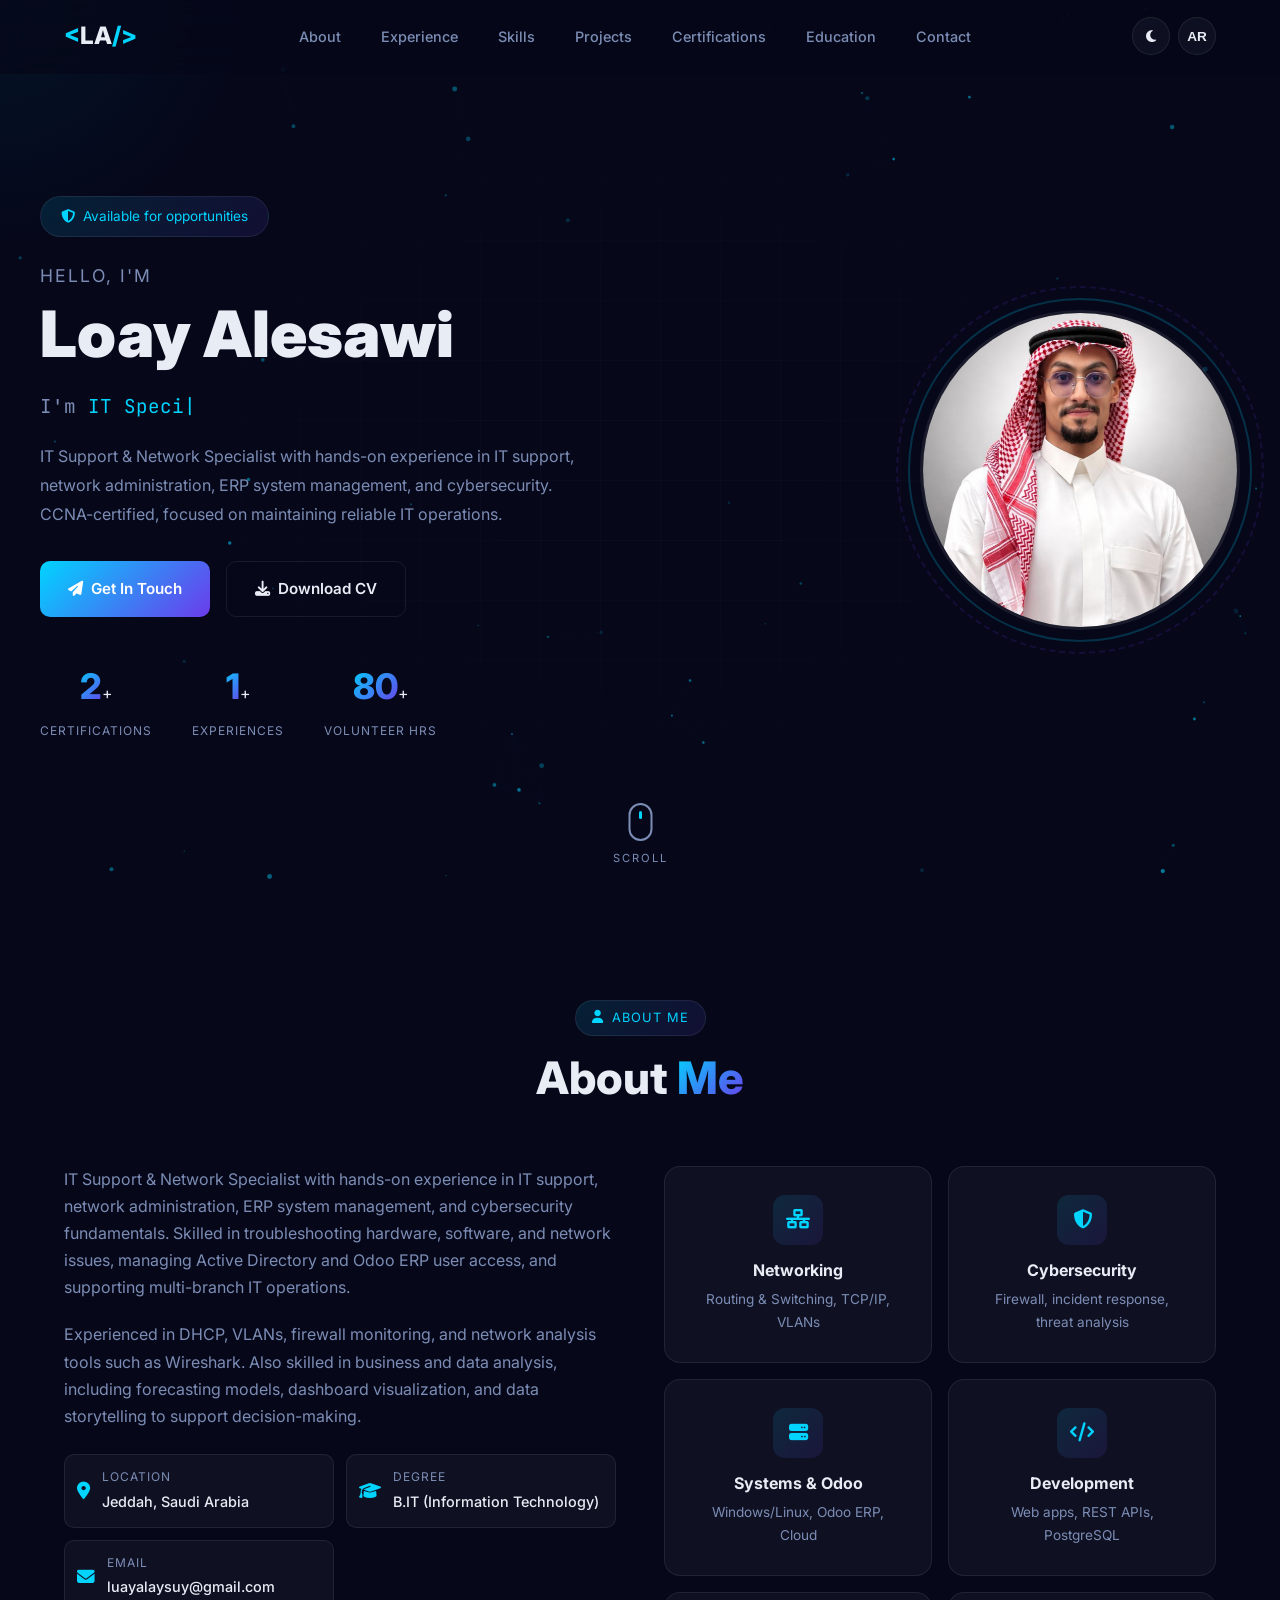
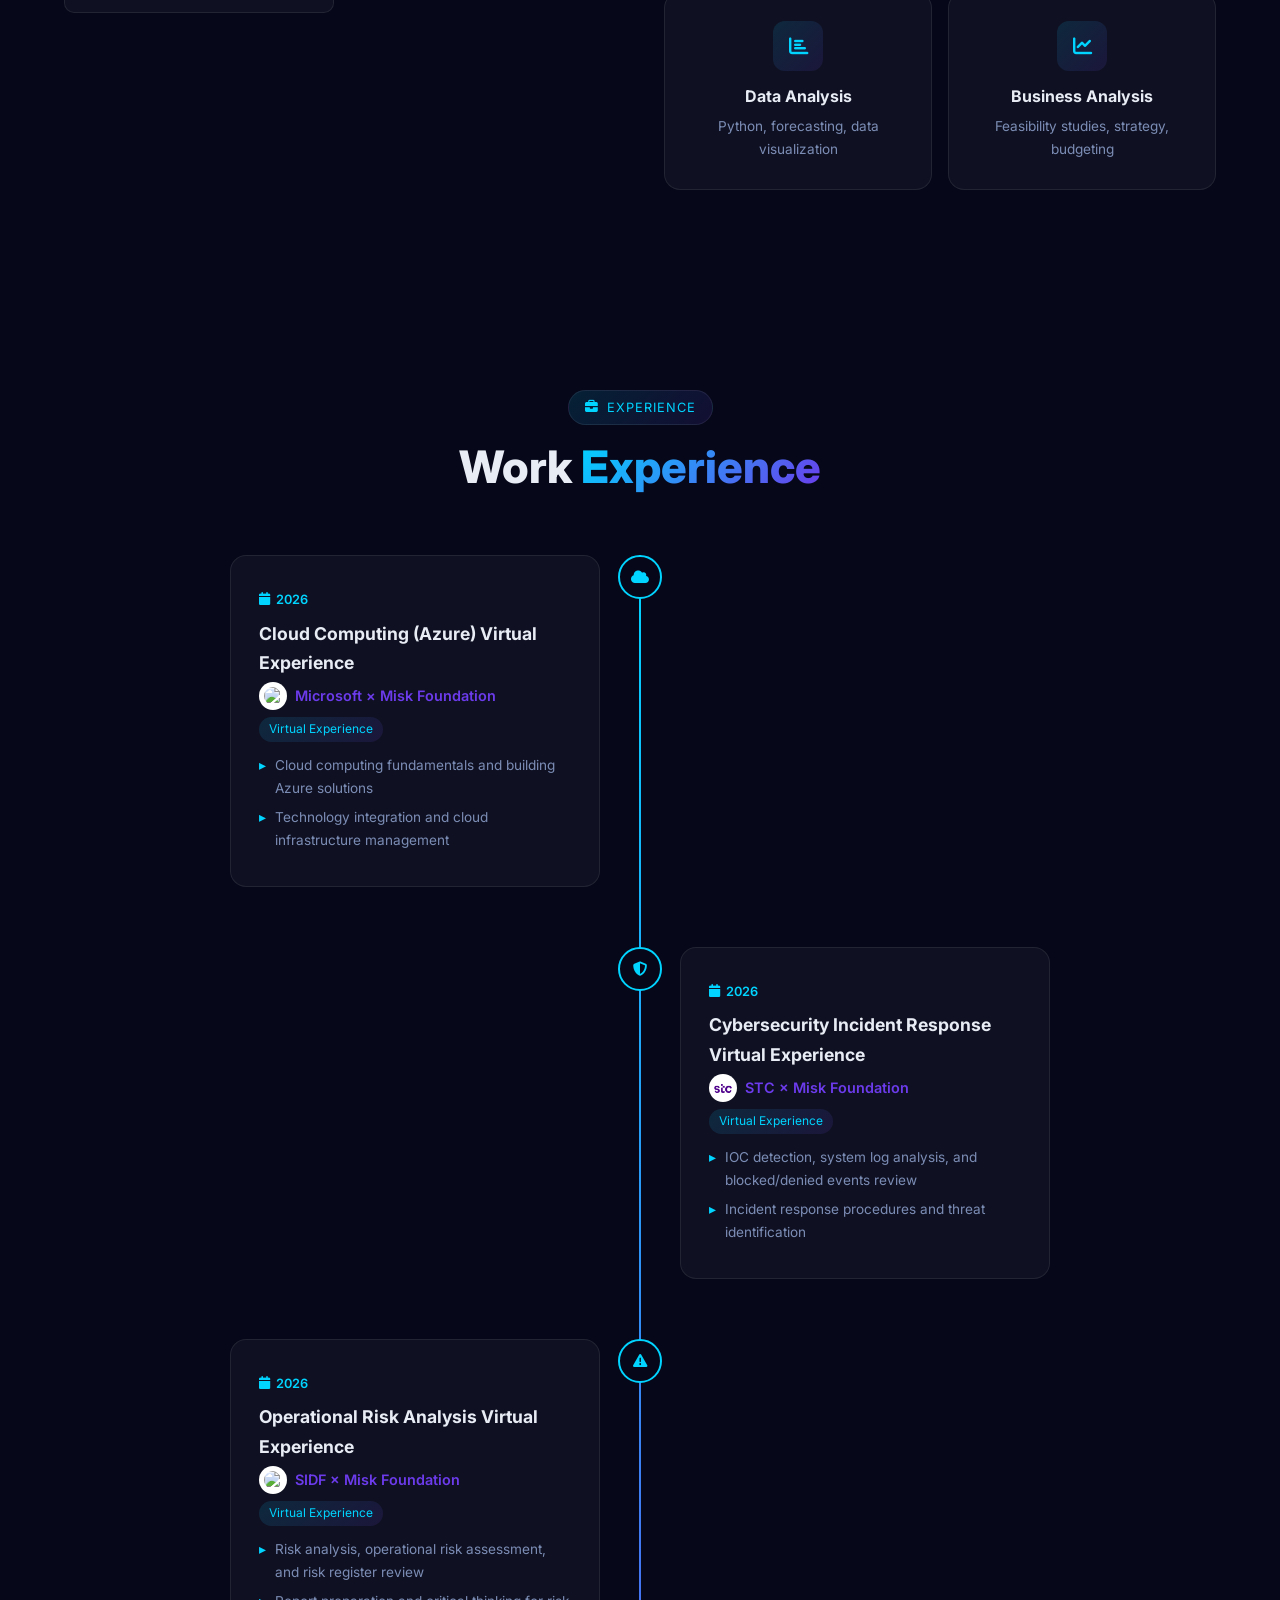
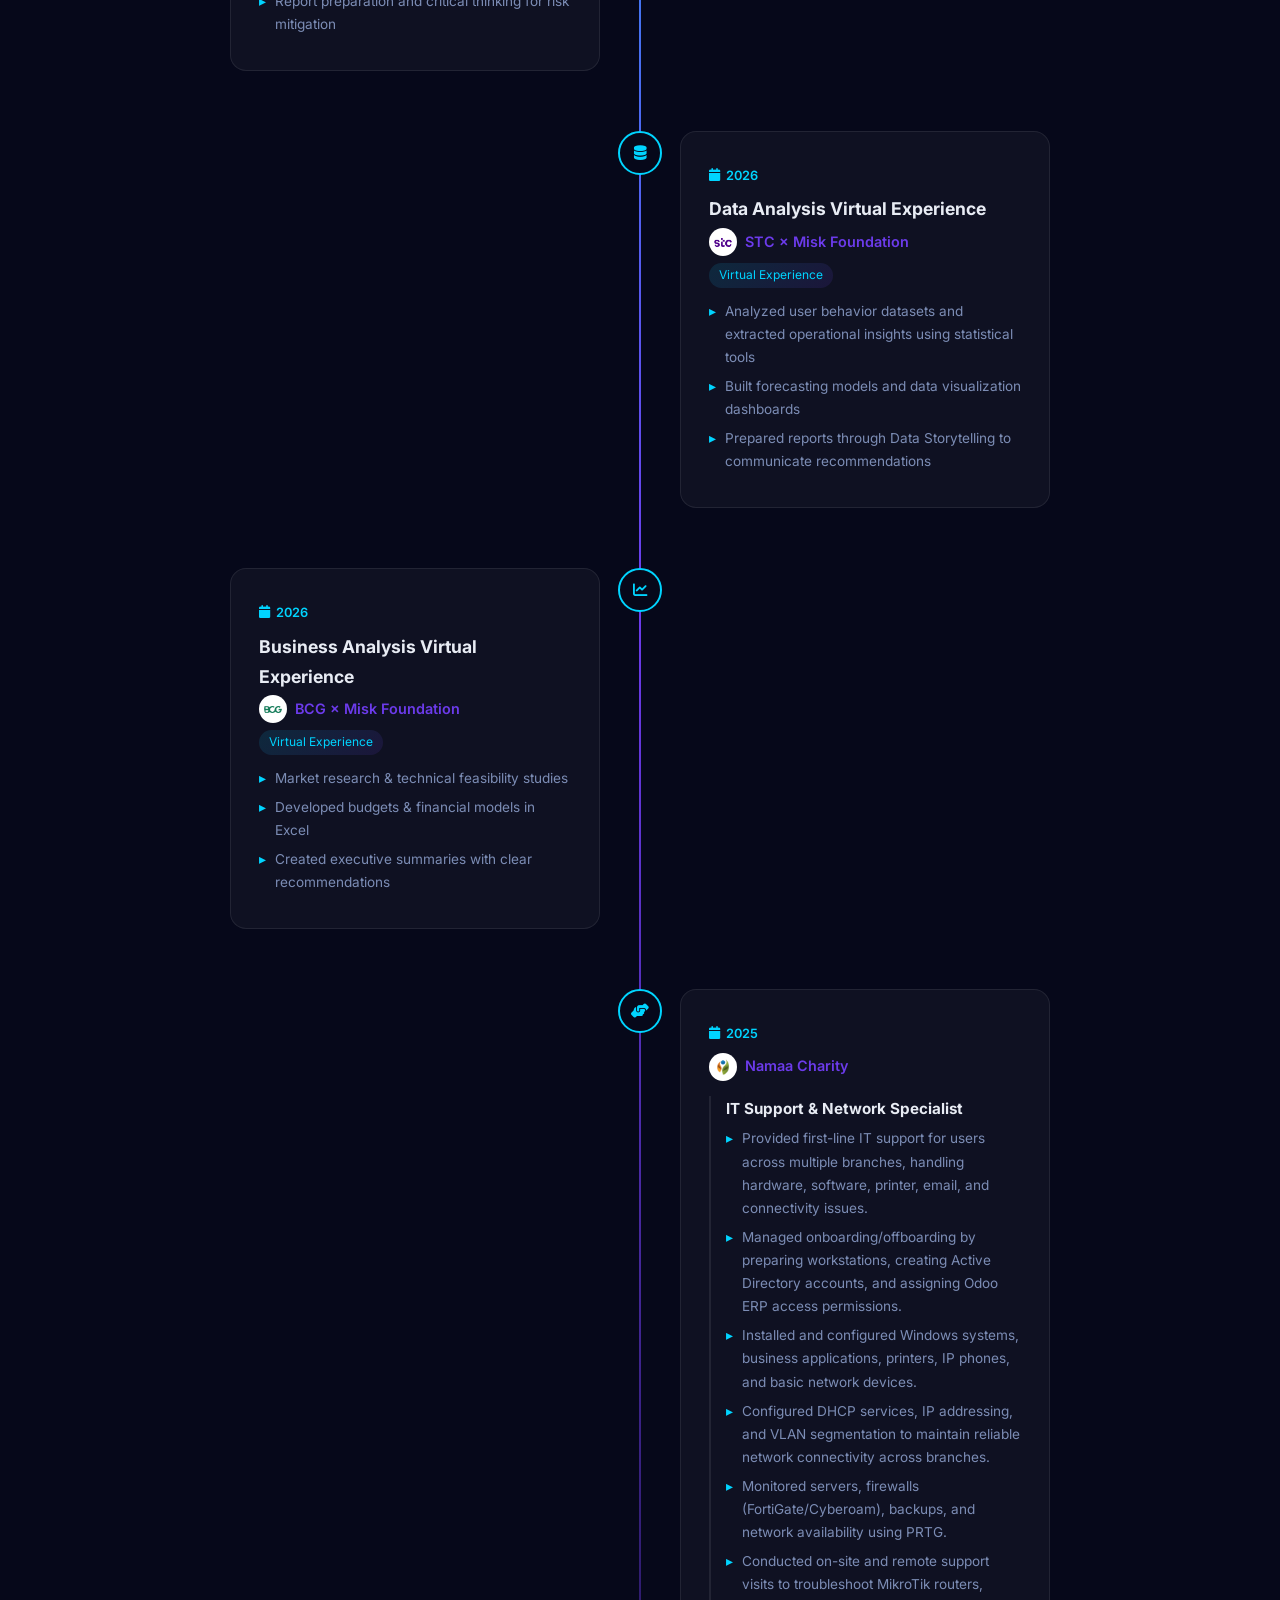
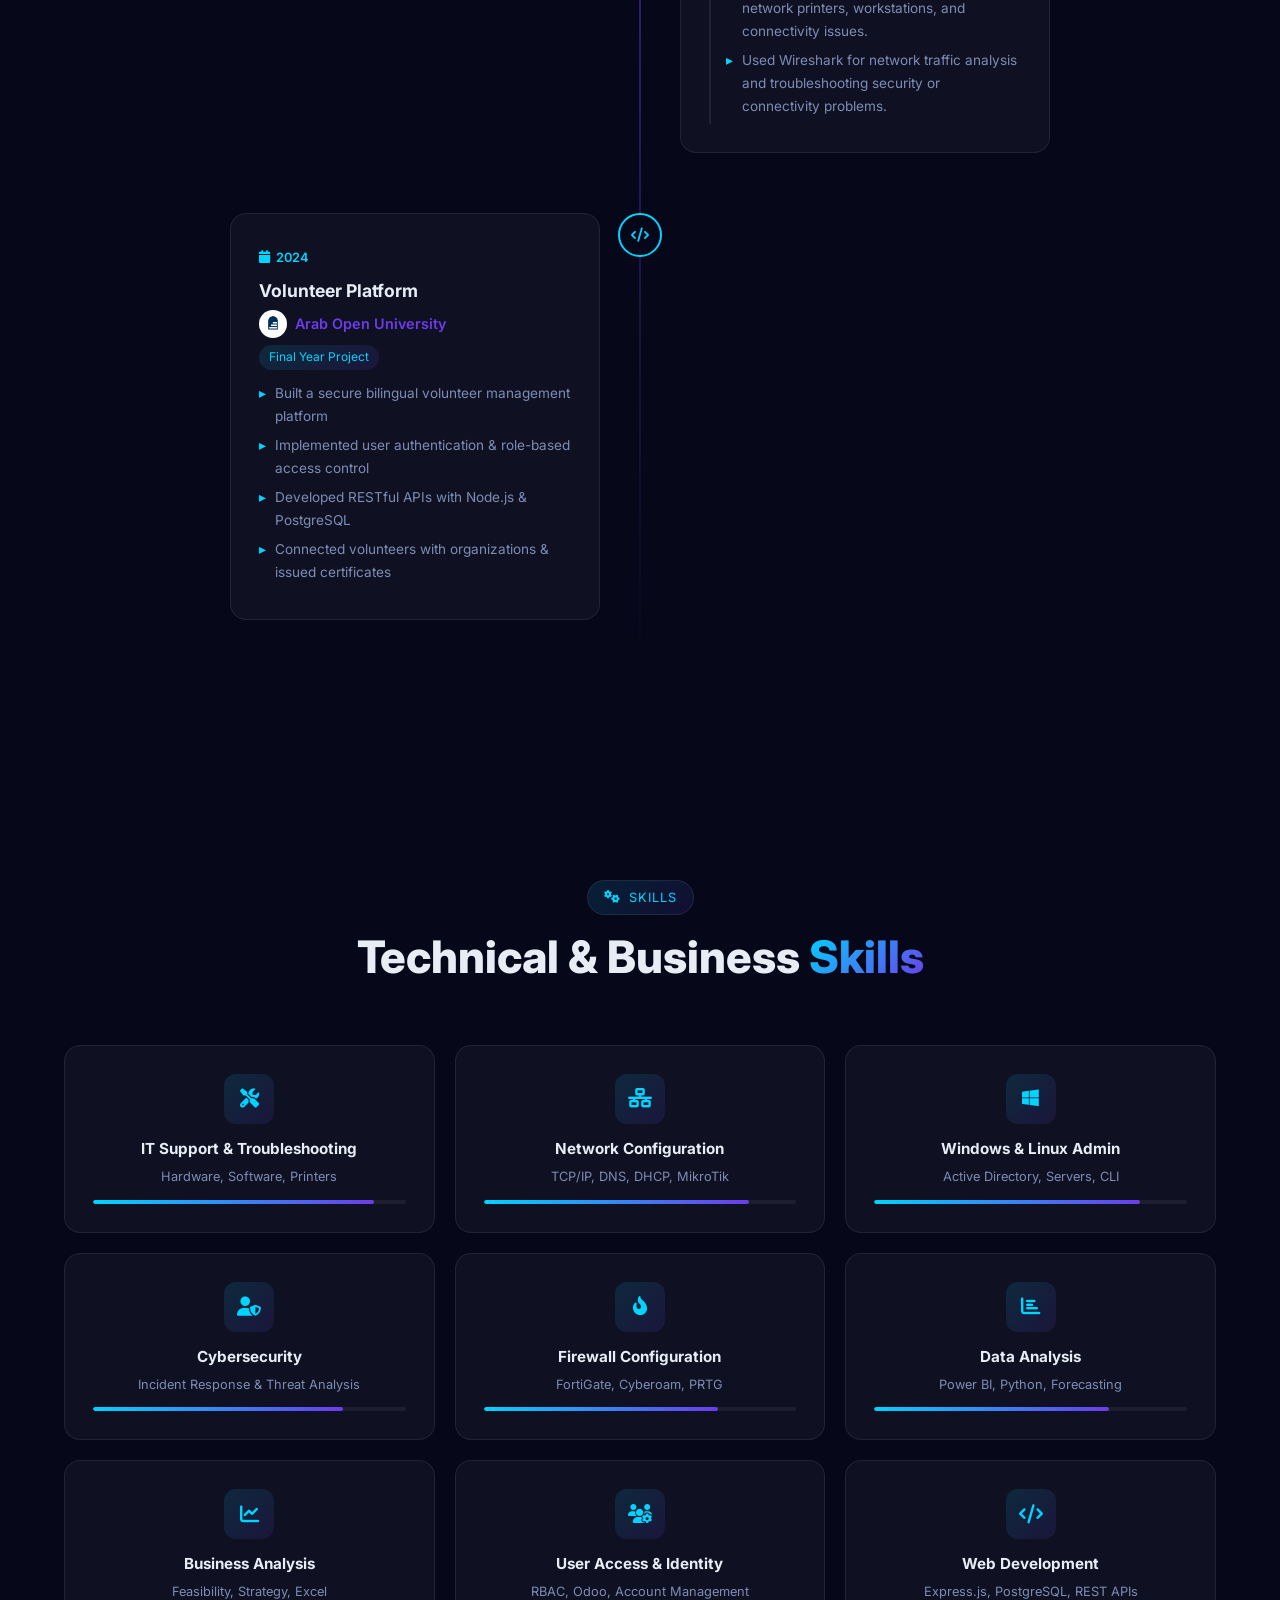
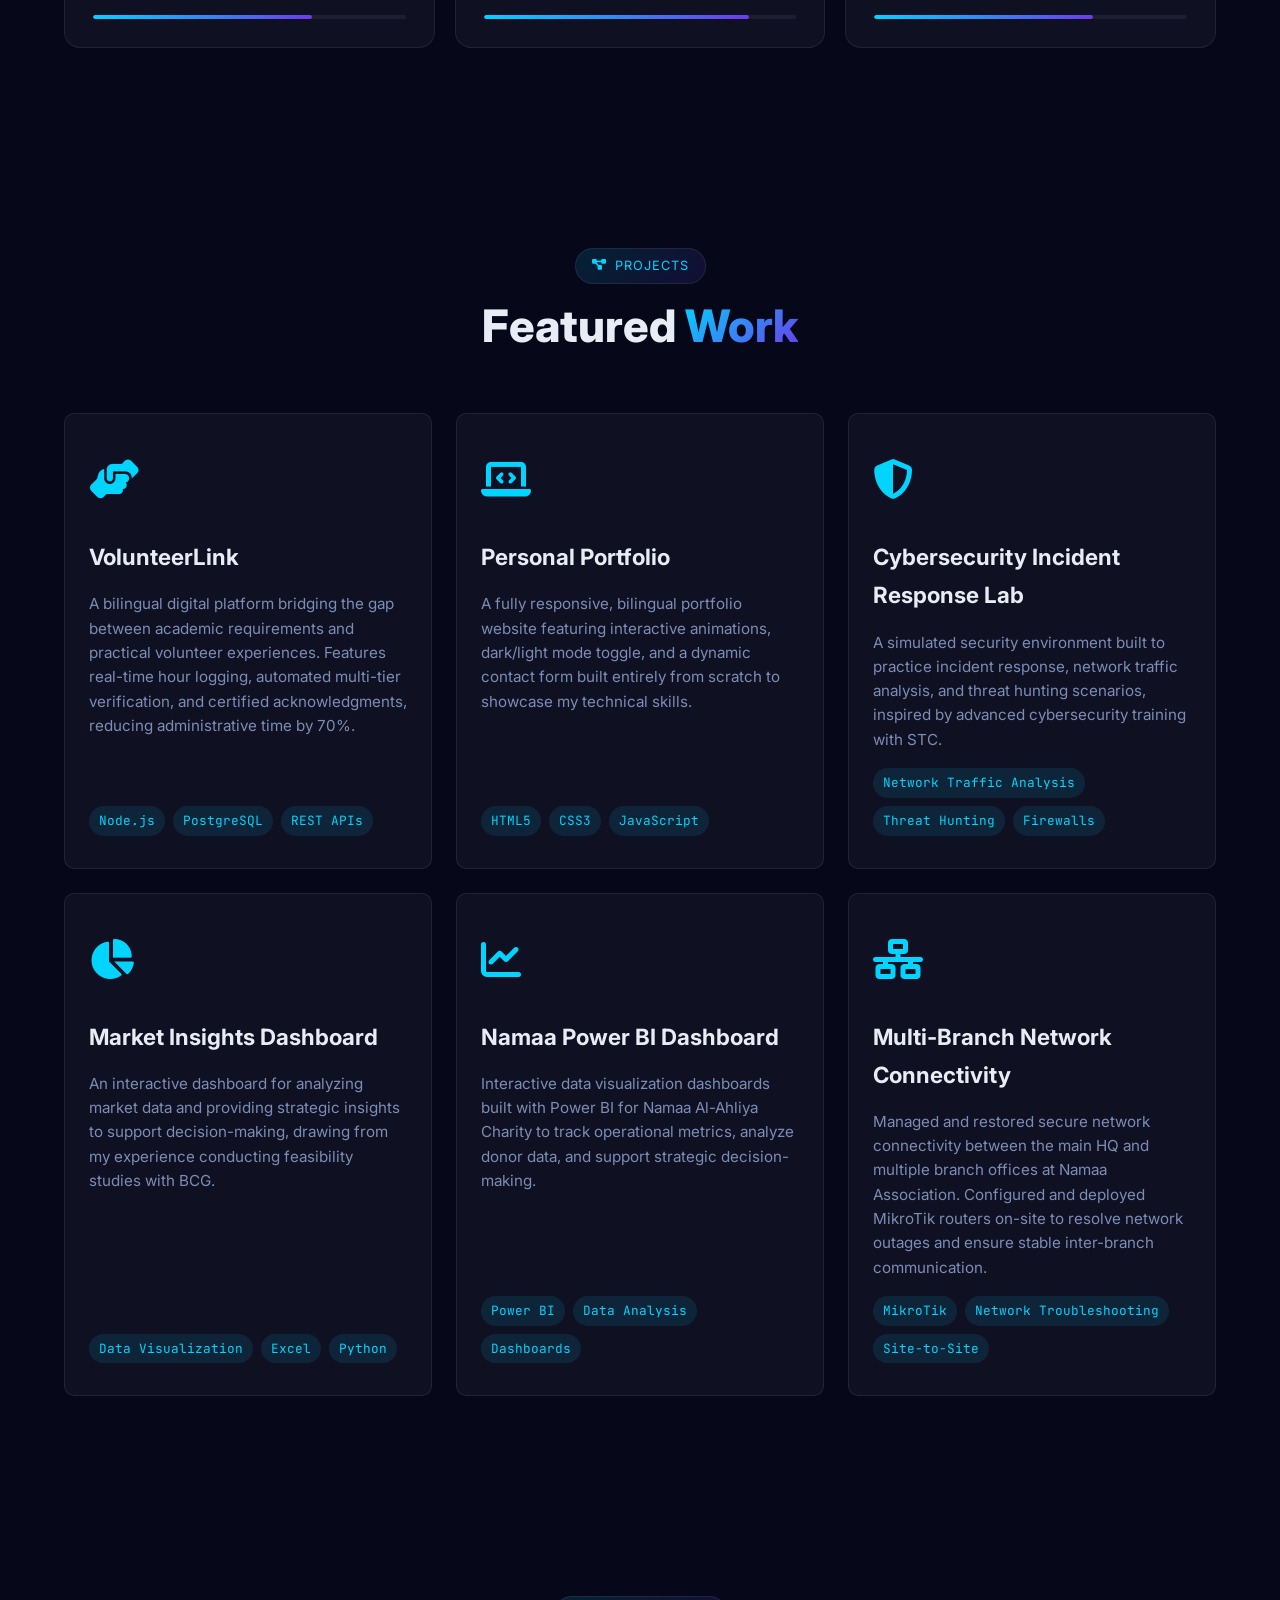
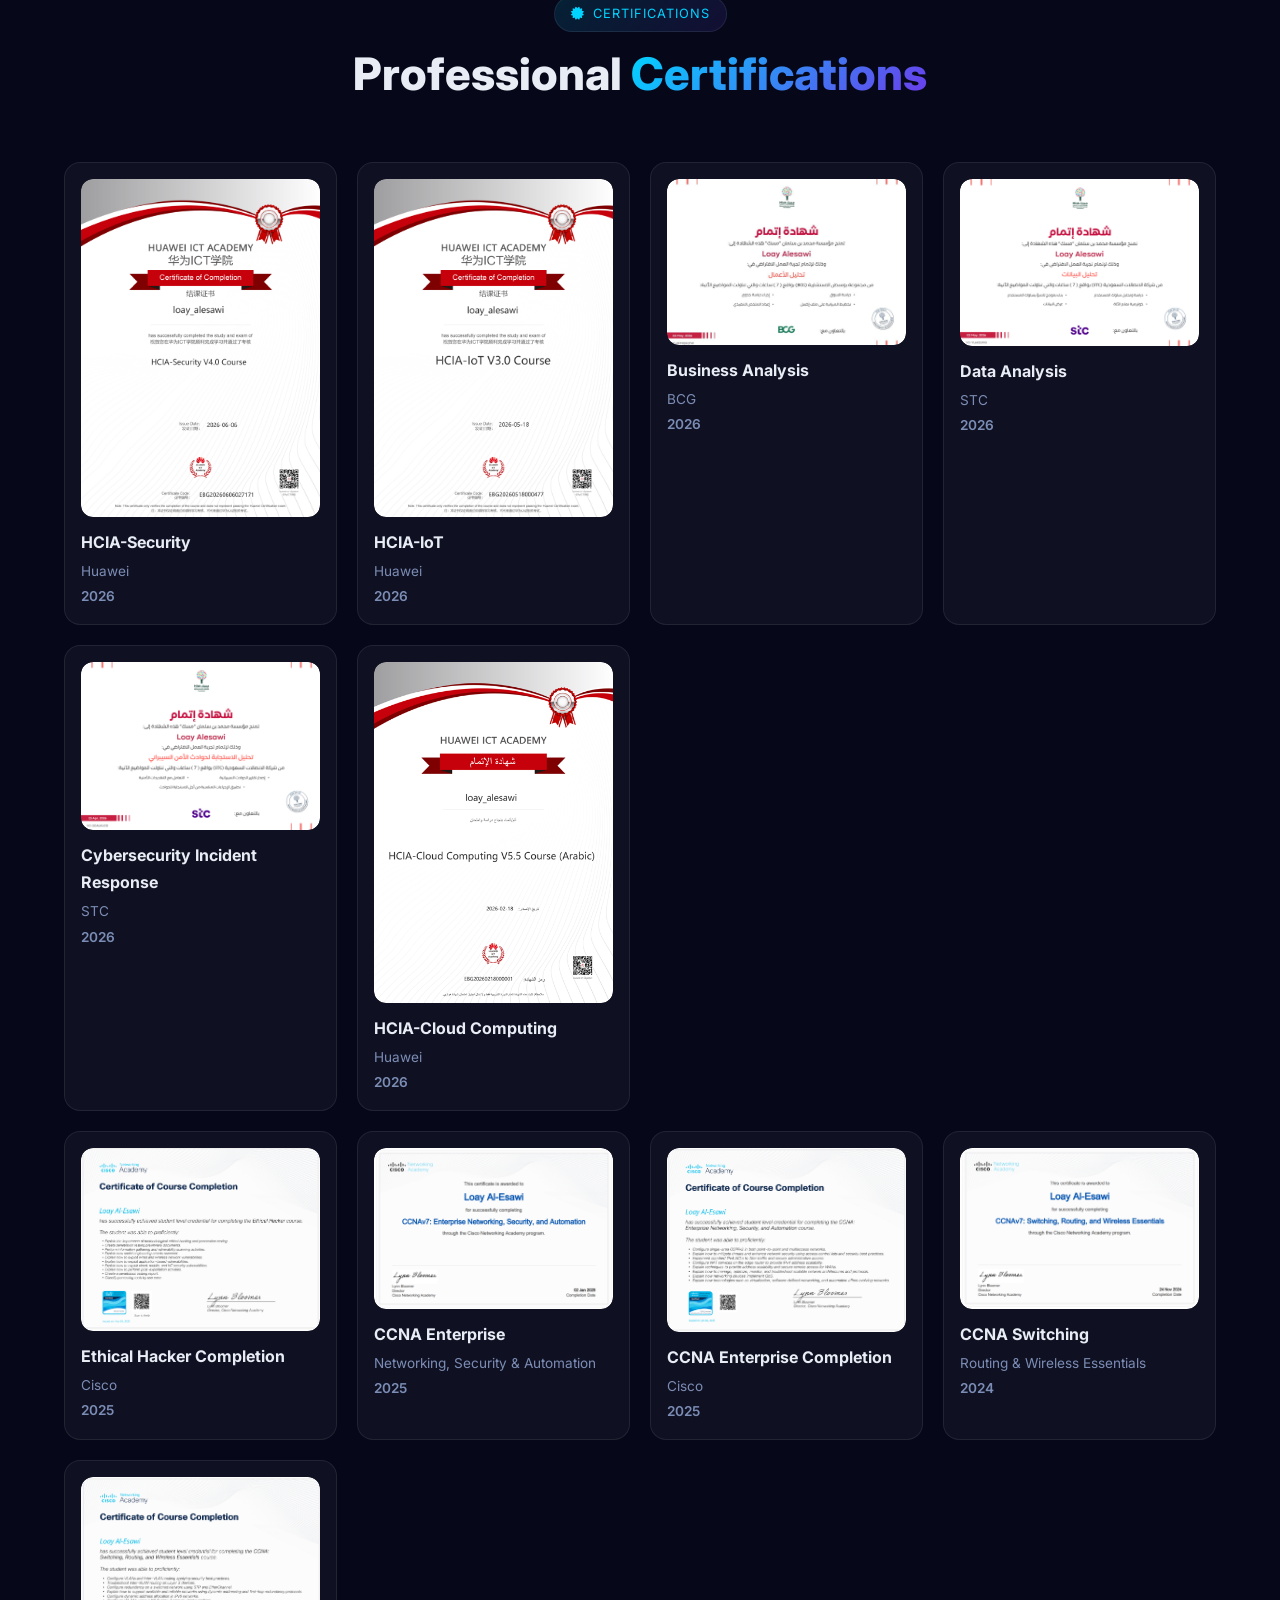
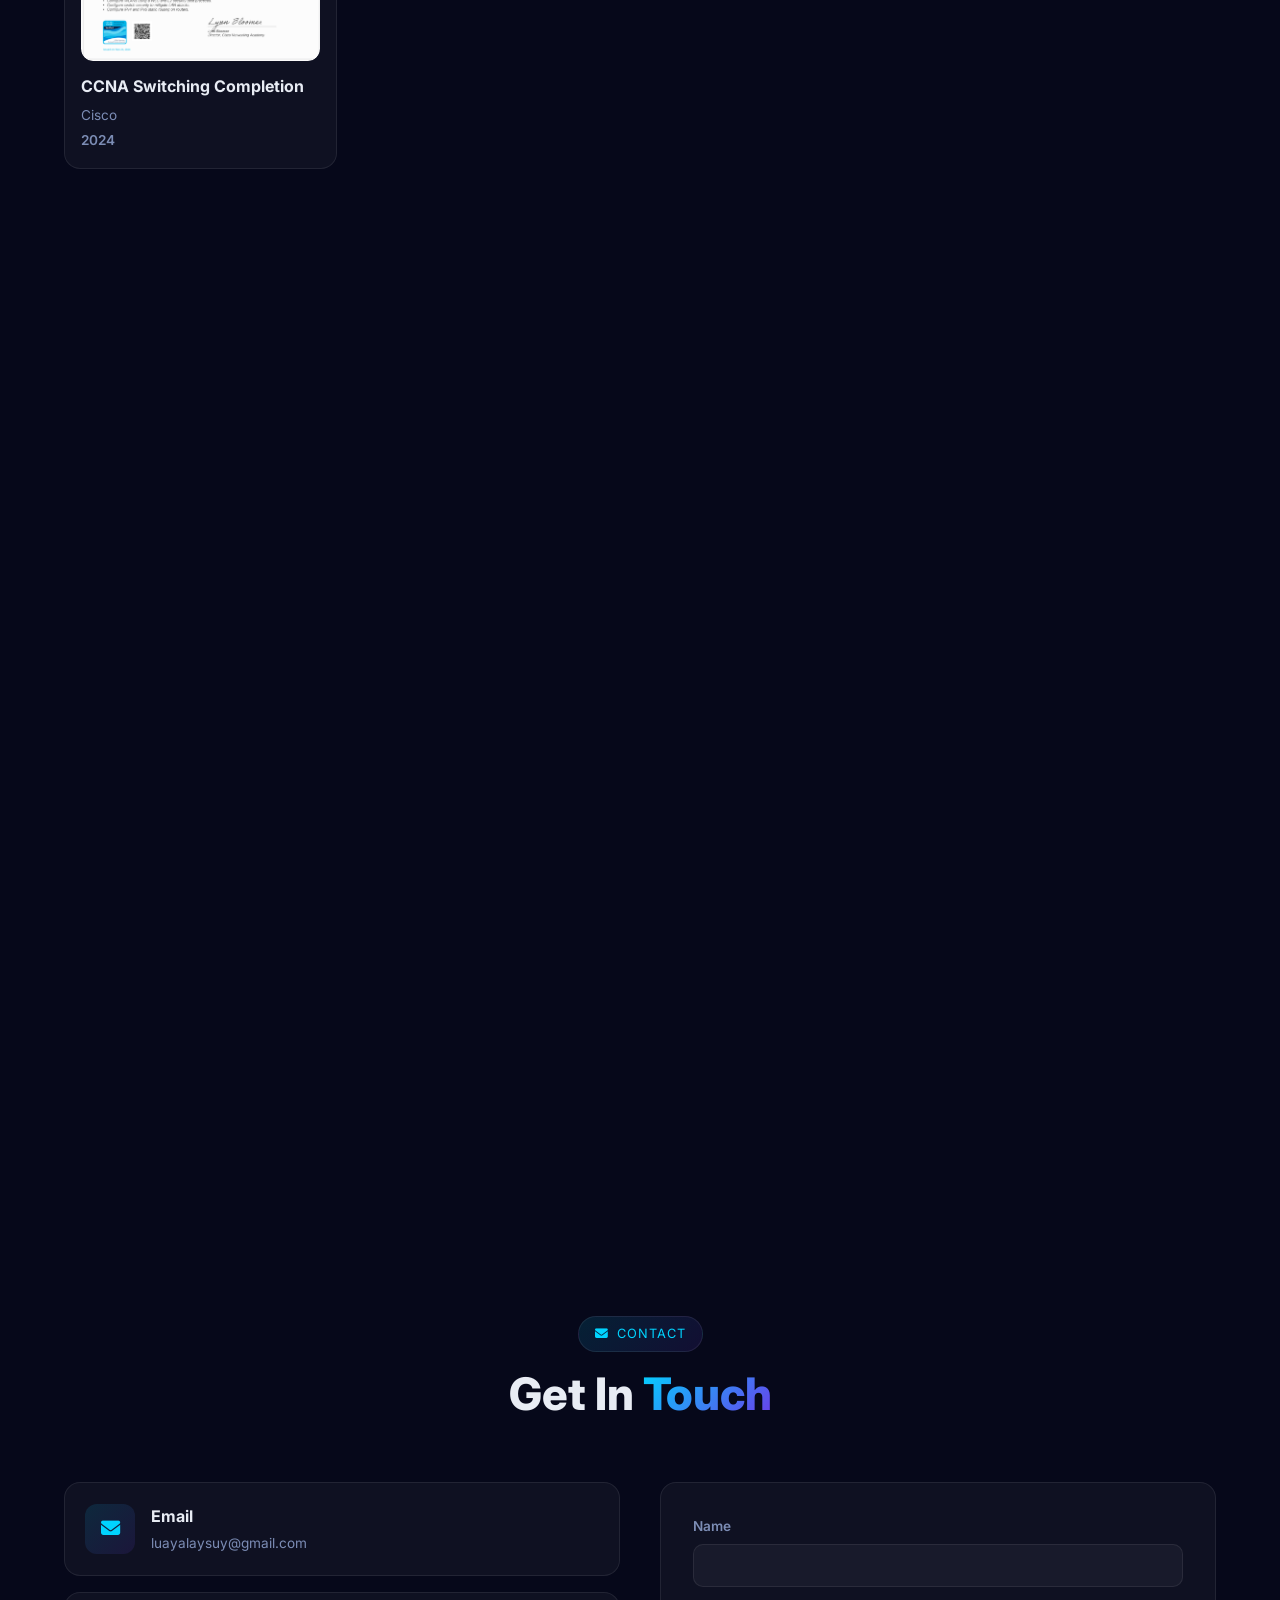
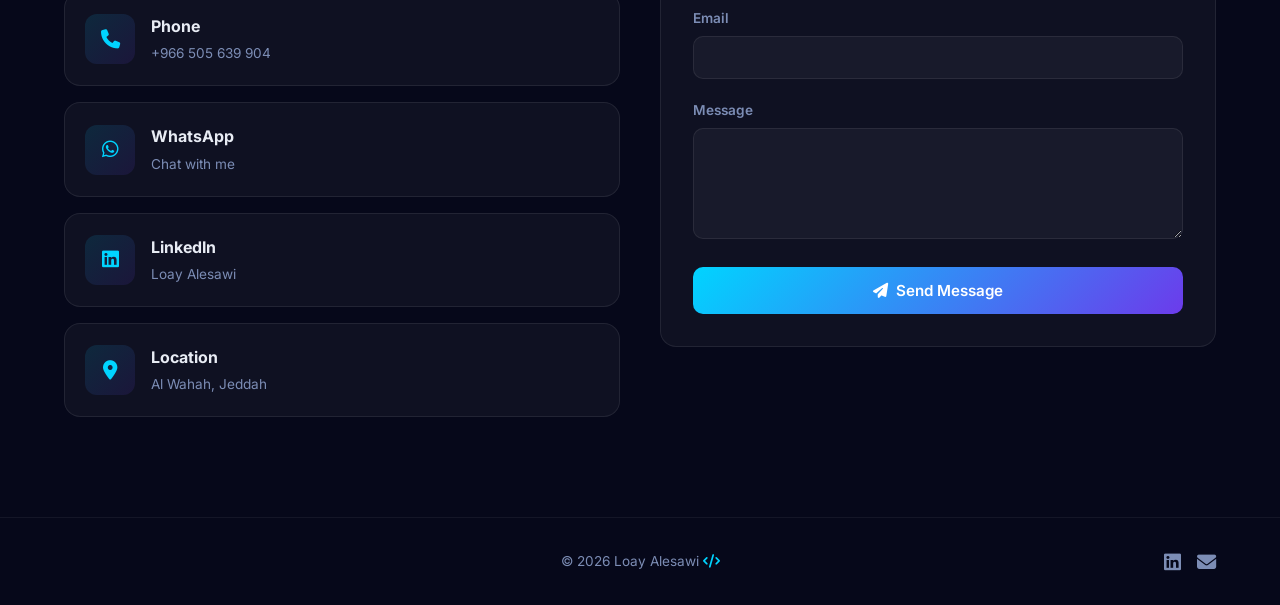
==== commit e23094bc: "Update experience timeline: sync with new CV & add Misk Foundation tags" ====
--- a/index.html
+++ b/index.html
@@ -116,88 +116,99 @@
 <section class="section" id="experience">
   <div class="container">
     <div class="sec-head anim"><span class="sec-tag"><i class="fas fa-briefcase"></i> <span data-en="Experience" data-ar="الخبرات">Experience</span></span><h2 class="sec-title" data-en="Work <span class='text-grad'>Experience</span>" data-ar="الخبرات <span class='text-grad'>العملية</span>">Work <span class="text-grad">Experience</span></h2></div>
-    <div class="timeline">
+        <div class="timeline">
+      <!-- Cloud Computing (Azure) - Microsoft × Misk -->
+      <div class="tl-item anim" data-side="left">
+        <div class="tl-dot"><i class="fas fa-cloud"></i></div>
+        <div class="gcard hl tl-card">
+          <div class="tl-date"><i class="fas fa-calendar"></i> 2026</div>
+          <h3 data-en="Cloud Computing (Azure) Virtual Experience" data-ar="تجربة الحوسبة السحابية (Azure) الافتراضية">Cloud Computing (Azure) Virtual Experience</h3>
+          <span class="tl-co" data-en="Microsoft × Misk Foundation" data-ar="مايكروسوفت × مؤسسة مسك"><img src="assets/logo-microsoft.png" alt="Microsoft" class="tl-logo">Microsoft × Misk Foundation</span>
+          <span class="tl-type" data-en="Virtual Experience" data-ar="تجربة افتراضية">Virtual Experience</span>
+          <ul class="tl-det">
+            <li data-en="Cloud computing fundamentals and building Azure solutions" data-ar="أساسيات الحوسبة السحابية وبناء حلول Azure">Cloud computing fundamentals and building Azure solutions</li>
+            <li data-en="Technology integration and cloud infrastructure management" data-ar="تكامل التكنولوجيا وإدارة البنية التحتية السحابية">Technology integration and cloud infrastructure management</li>
+          </ul>
+        </div>
+      </div>
+      <!-- Cybersecurity Incident Response - STC × Misk -->
+      <div class="tl-item anim" data-side="right">
+        <div class="tl-dot"><i class="fas fa-shield-halved"></i></div>
+        <div class="gcard hl tl-card">
+          <div class="tl-date"><i class="fas fa-calendar"></i> 2026</div>
+          <h3 data-en="Cybersecurity Incident Response Virtual Experience" data-ar="تجربة الاستجابة للحوادث السيبرانية الافتراضية">Cybersecurity Incident Response Virtual Experience</h3>
+          <span class="tl-co" data-en="STC × Misk Foundation" data-ar="STC × مؤسسة مسك"><img src="assets/logo-stc.png" alt="STC" class="tl-logo">STC × Misk Foundation</span>
+          <span class="tl-type" data-en="Virtual Experience" data-ar="تجربة افتراضية">Virtual Experience</span>
+          <ul class="tl-det">
+            <li data-en="IOC detection, system log analysis, and blocked/denied events review" data-ar="كشف مؤشرات الاختراق، تحليل سجلات النظام، ومراجعة الأحداث المحظورة">IOC detection, system log analysis, and blocked/denied events review</li>
+            <li data-en="Incident response procedures and threat identification" data-ar="إجراءات الاستجابة للحوادث وتحديد التهديدات">Incident response procedures and threat identification</li>
+          </ul>
+        </div>
+      </div>
+      <!-- Operational Risk Analysis - SIDF × Misk -->
       <div class="tl-item anim" data-side="left">
         <div class="tl-dot"><i class="fas fa-exclamation-triangle"></i></div>
         <div class="gcard hl tl-card">
           <div class="tl-date"><i class="fas fa-calendar"></i> 2026</div>
-          <h3 data-en="Operational Risk Analyst" data-ar="محلل مخاطر تشغيلية">Operational Risk Analyst</h3>
-          <span class="tl-co" data-en="SIDF" data-ar="SIDF"><img src="assets/logo-sidf.png" alt="SIDF" class="tl-logo">SIDF</span>
+          <h3 data-en="Operational Risk Analysis Virtual Experience" data-ar="تجربة تحليل المخاطر التشغيلية الافتراضية">Operational Risk Analysis Virtual Experience</h3>
+          <span class="tl-co" data-en="SIDF × Misk Foundation" data-ar="SIDF × مؤسسة مسك"><img src="assets/logo-sidf.png" alt="SIDF" class="tl-logo">SIDF × Misk Foundation</span>
           <span class="tl-type" data-en="Virtual Experience" data-ar="تجربة افتراضية">Virtual Experience</span>
           <ul class="tl-det">
-            <li data-en="Conducted operational risk assessments and prepared risk registers" data-ar="إجراء تقييمات المخاطر التشغيلية وإعداد سجلات المخاطر">Conducted operational risk assessments and prepared risk registers</li>
-            <li data-en="Analyzed risk factors and prepared detailed risk analysis reports" data-ar="تحليل عوامل الخطر وإعداد تقارير تحليل المخاطر المفصلة">Analyzed risk factors and prepared detailed risk analysis reports</li>
-          </ul>
-        </div>
-      </div>
+            <li data-en="Risk analysis, operational risk assessment, and risk register review" data-ar="تحليل المخاطر وتقييم المخاطر التشغيلية ومراجعة سجلات المخاطر">Risk analysis, operational risk assessment, and risk register review</li>
+            <li data-en="Report preparation and critical thinking for risk mitigation" data-ar="إعداد التقارير والتفكير النقدي للحد من المخاطر">Report preparation and critical thinking for risk mitigation</li>
+          </ul>
+        </div>
+      </div>
+      <!-- Data Analysis - STC × Misk -->
       <div class="tl-item anim" data-side="right">
-        <div class="tl-dot"><i class="fas fa-cloud"></i></div>
+        <div class="tl-dot"><i class="fas fa-database"></i></div>
         <div class="gcard hl tl-card">
           <div class="tl-date"><i class="fas fa-calendar"></i> 2026</div>
-          <h3 data-en="Cloud Computing Specialist" data-ar="أخصائي حوسبة سحابية">Cloud Computing Specialist</h3>
-          <span class="tl-co" data-en="Microsoft" data-ar="مايكروسوفت"><img src="assets/logo-microsoft.png" alt="Microsoft" class="tl-logo">Microsoft</span>
+          <h3 data-en="Data Analysis Virtual Experience" data-ar="تجربة تحليل البيانات الافتراضية">Data Analysis Virtual Experience</h3>
+          <span class="tl-co" data-en="STC × Misk Foundation" data-ar="STC × مؤسسة مسك"><img src="assets/logo-stc.png" alt="STC" class="tl-logo">STC × Misk Foundation</span>
           <span class="tl-type" data-en="Virtual Experience" data-ar="تجربة افتراضية">Virtual Experience</span>
           <ul class="tl-det">
-            <li data-en="Cloud computing fundamentals and building Azure solutions" data-ar="أساسيات الحوسبة السحابية وبناء حلول Azure">Cloud computing fundamentals and building Azure solutions</li>
-            <li data-en="Technology integration and cloud infrastructure management" data-ar="تكامل التكنولوجيا وإدارة البنية التحتية السحابية">Technology integration and cloud infrastructure management</li>
-          </ul>
-        </div>
-      </div>
+            <li data-en="Analyzed user behavior datasets and extracted operational insights using statistical tools" data-ar="تحليل مجموعات بيانات سلوك المستخدمين واستخلاص رؤى تشغيلية">Analyzed user behavior datasets and extracted operational insights using statistical tools</li>
+            <li data-en="Built forecasting models and data visualization dashboards" data-ar="بناء نماذج تنبؤية ولوحات تصور البيانات">Built forecasting models and data visualization dashboards</li>
+            <li data-en="Prepared reports through Data Storytelling to communicate recommendations" data-ar="إعداد تقارير بأسلوب السرد القصصي للبيانات لتوصيل التوصيات">Prepared reports through Data Storytelling to communicate recommendations</li>
+          </ul>
+        </div>
+      </div>
+      <!-- Business Analysis - BCG × Misk -->
       <div class="tl-item anim" data-side="left">
         <div class="tl-dot"><i class="fas fa-chart-line"></i></div>
         <div class="gcard hl tl-card">
           <div class="tl-date"><i class="fas fa-calendar"></i> 2026</div>
-          <h3 data-en="Business Analyst" data-ar="محلل أعمال">Business Analyst</h3>
-          <span class="tl-co" data-en="BCG" data-ar="BCG"><img src="assets/logo-bcg.png" alt="BCG" class="tl-logo">BCG</span>
+          <h3 data-en="Business Analysis Virtual Experience" data-ar="تجربة تحليل الأعمال الافتراضية">Business Analysis Virtual Experience</h3>
+          <span class="tl-co" data-en="BCG × Misk Foundation" data-ar="BCG × مؤسسة مسك"><img src="assets/logo-bcg.png" alt="BCG" class="tl-logo">BCG × Misk Foundation</span>
           <span class="tl-type" data-en="Virtual Experience" data-ar="تجربة افتراضية">Virtual Experience</span>
           <ul class="tl-det">
-            <li data-en="Market research & technical feasibility studies" data-ar="أبحاث السوق ودراسات الجدوى التقنية">Market research & technical feasibility studies</li>
-            <li data-en="Developed budgets & financial models in Excel" data-ar="إعداد الميزانيات والنماذج المالية في Excel">Developed budgets & financial models in Excel</li>
-            <li data-en="Analyzed operational processes & technology stacks" data-ar="تحليل العمليات التشغيلية والبنية التقنية">Analyzed operational processes & technology stacks</li>
+            <li data-en="Market research &amp; technical feasibility studies" data-ar="أبحاث السوق ودراسات الجدوى التقنية">Market research &amp; technical feasibility studies</li>
+            <li data-en="Developed budgets &amp; financial models in Excel" data-ar="إعداد الميزانيات والنماذج المالية في Excel">Developed budgets &amp; financial models in Excel</li>
             <li data-en="Created executive summaries with clear recommendations" data-ar="إعداد ملخصات تنفيذية مع توصيات عملية">Created executive summaries with clear recommendations</li>
           </ul>
         </div>
       </div>
+      <!-- Namaa Charity - Work Experience -->
       <div class="tl-item anim" data-side="right">
-        <div class="tl-dot"><i class="fas fa-database"></i></div>
-        <div class="gcard hl tl-card">
-          <div class="tl-date"><i class="fas fa-calendar"></i> 2026</div>
-          <span class="tl-co" data-en="STC" data-ar="STC"><img src="assets/logo-stc.png" alt="STC" class="tl-logo">STC</span>
-          <span class="tl-type" data-en="Virtual Experience" data-ar="تجربة افتراضية">Virtual Experience</span>
+        <div class="tl-dot"><i class="fas fa-handshake-angle"></i></div>
+        <div class="gcard hl tl-card">
+          <div class="tl-date"><i class="fas fa-calendar"></i> 2025</div>
+          <span class="tl-co" data-en="Namaa Charity" data-ar="جمعية نماء"><img src="assets/logo-namaa.png" alt="Namaa" class="tl-logo">Namaa Charity</span>
           
           <div class="tl-role-group">
             <div class="tl-role-item">
               <h4 class="tl-role-title">
-                <span data-en="Data Analyst" data-ar="محلل بيانات">Data Analyst</span>
+                <span data-en="IT Support &amp; Network Specialist" data-ar="أخصائي دعم فني وشبكات">IT Support &amp; Network Specialist</span>
               </h4>
               <ul class="tl-det">
-                <li data-en="Analyzed user behavior datasets and extracted operational insights using statistical tools." data-ar="تحليل مجموعات بيانات سلوك المستخدمين واستخلاص رؤى تشغيلية لدعم اتخاذ القرار.">Analyzed user behavior datasets and extracted operational insights using statistical tools.</li>
-                <li data-en="Built predictive models to forecast customer behavior using statistical analysis tools." data-ar="بناء نماذج تنبؤية لتوقع سلوك العملاء باستخدام أدوات التحليل الإحصائي.">Built predictive models to forecast customer behavior using statistical analysis tools.</li>
-                <li data-en="Prepared reports and presentations to communicate analysis results and recommendations through Data Storytelling." data-ar="إعداد تقارير وعروض تقديمية لعرض نتائج التحليل والتوصيات بأسلوب السرد القصصي للبيانات (Data Storytelling).">Prepared reports and presentations to communicate analysis results and recommendations through Data Storytelling.</li>
-              </ul>
-            </div>
-          </div>
-        </div>
-      </div>
-      <div class="tl-item anim" data-side="right">
-        <div class="tl-dot"><i class="fas fa-handshake-angle"></i></div>
-        <div class="gcard hl tl-card">
-          <div class="tl-date"><i class="fas fa-calendar"></i> 2025</div>
-          <span class="tl-co" data-en="Namaa Al-Ahliya Charity" data-ar="جمعية نماء الأهلية"><img src="assets/logo-namaa.png" alt="Namaa" class="tl-logo">Namaa Al-Ahliya Charity</span>
-          
-          <div class="tl-role-group">
-            <div class="tl-role-item">
-              <h4 class="tl-role-title">
-                <span data-en="IT Support & Network Specialist" data-ar="أخصائي دعم فني وشبكات">IT Support & Network Specialist</span>
-              </h4>
-              <ul class="tl-det">
-                <li data-en="Provided IT support and network administration for users, devices, and branch connectivity, including hardware maintenance, user support, and Odoo ERP access control." data-ar="تقديم الدعم الفني وإدارة الشبكات للمستخدمين والأجهزة والاتصال بين الفروع، بما في ذلك صيانة الأجهزة ودعم المستخدمين والتحكم في صلاحيات الوصول لنظام Odoo ERP.">Provided IT support and network administration for users, devices, and branch connectivity, including hardware maintenance, user support, and Odoo ERP access control.</li>
-                <li data-en="Managed user onboarding/offboarding by preparing workstations, creating Active Directory accounts, and assigning Odoo ERP access permissions." data-ar="إدارة عمليات تسجيل وإنهاء خدمات المستخدمين من خلال تجهيز محطات العمل وإنشاء حسابات Active Directory وتعيين صلاحيات الوصول في نظام Odoo ERP.">Managed user onboarding/offboarding by preparing workstations, creating Active Directory accounts, and assigning Odoo ERP access permissions.</li>
-                <li data-en="Installed and configured Windows systems, business applications, printers, IP phones, and basic network devices across branches." data-ar="تثبيت وتهيئة أنظمة ويندوز والتطبيقات والطابعات وهواتف IP وأجهزة الشبكة الأساسية عبر الفروع.">Installed and configured Windows systems, business applications, printers, IP phones, and basic network devices across branches.</li>
-                <li data-en="Configured DHCP services, IP settings, and VLAN segmentation to troubleshoot and resolve connectivity issues across multiple branches." data-ar="إعداد خدمات DHCP وإعدادات IP وتقسيم شبكات VLAN لاستكشاف وحل مشاكل الاتصال عبر فروع متعددة.">Configured DHCP services, IP settings, and VLAN segmentation to troubleshoot and resolve connectivity issues across multiple branches.</li>
-                <li data-en="Monitored servers, firewalls (FortiGate/Cyberoam), and backup operations to support system availability and operational continuity." data-ar="مراقبة الخوادم وجدران الحماية (FortiGate/Cyberoam) وعمليات النسخ الاحتياطي لضمان توفر الأنظمة واستمرارية العمليات.">Monitored servers, firewalls (FortiGate/Cyberoam), and backup operations to support system availability and operational continuity.</li>
-                <li data-en="Conducted on-site branch visits to troubleshoot MikroTik routers and restore network connectivity." data-ar="تنفيذ زيارات ميدانية للفروع لاستكشاف وإصلاح أجهزة توجيه MikroTik واستعادة الاتصال بالشبكة.">Conducted on-site branch visits to troubleshoot MikroTik routers and restore network connectivity.</li>
-                <li data-en="Utilized Wireshark for network traffic analysis and troubleshooting connectivity and security-related issues." data-ar="استخدام Wireshark لتحليل حركة البيانات واستكشاف مشاكل الاتصال والأمان.">Utilized Wireshark for network traffic analysis and troubleshooting connectivity and security-related issues.</li>
+                <li data-en="Provided first-line IT support for users across multiple branches, handling hardware, software, printer, email, and connectivity issues." data-ar="تقديم الدعم الفني للمستخدمين عبر فروع متعددة، ومعالجة مشاكل الأجهزة والبرمجيات والطابعات والبريد الإلكتروني والاتصال.">Provided first-line IT support for users across multiple branches, handling hardware, software, printer, email, and connectivity issues.</li>
+                <li data-en="Managed onboarding/offboarding by preparing workstations, creating Active Directory accounts, and assigning Odoo ERP access permissions." data-ar="إدارة عمليات تسجيل وإنهاء خدمات المستخدمين من خلال تجهيز محطات العمل وإنشاء حسابات Active Directory وتعيين صلاحيات Odoo ERP.">Managed onboarding/offboarding by preparing workstations, creating Active Directory accounts, and assigning Odoo ERP access permissions.</li>
+                <li data-en="Installed and configured Windows systems, business applications, printers, IP phones, and basic network devices." data-ar="تثبيت وتهيئة أنظمة ويندوز والتطبيقات والطابعات وهواتف IP وأجهزة الشبكة.">Installed and configured Windows systems, business applications, printers, IP phones, and basic network devices.</li>
+                <li data-en="Configured DHCP services, IP addressing, and VLAN segmentation to maintain reliable network connectivity across branches." data-ar="إعداد خدمات DHCP وعناوين IP وتقسيم VLANs للحفاظ على اتصال شبكي مستقر عبر الفروع.">Configured DHCP services, IP addressing, and VLAN segmentation to maintain reliable network connectivity across branches.</li>
+                <li data-en="Monitored servers, firewalls (FortiGate/Cyberoam), backups, and network availability using PRTG." data-ar="مراقبة الخوادم وجدران الحماية (FortiGate/Cyberoam) والنسخ الاحتياطي وتوفر الشبكة باستخدام PRTG.">Monitored servers, firewalls (FortiGate/Cyberoam), backups, and network availability using PRTG.</li>
+                <li data-en="Conducted on-site and remote support visits to troubleshoot MikroTik routers, network printers, workstations, and connectivity issues." data-ar="تنفيذ زيارات ميدانية وعن بُعد لاستكشاف وإصلاح أجهزة MikroTik والطابعات ومحطات العمل ومشاكل الاتصال.">Conducted on-site and remote support visits to troubleshoot MikroTik routers, network printers, workstations, and connectivity issues.</li>
+                <li data-en="Used Wireshark for network traffic analysis and troubleshooting security or connectivity problems." data-ar="استخدام Wireshark لتحليل حركة الشبكة واستكشاف مشاكل الأمان والاتصال.">Used Wireshark for network traffic analysis and troubleshooting security or connectivity problems.</li>
               </ul>
             </div>
           </div>
